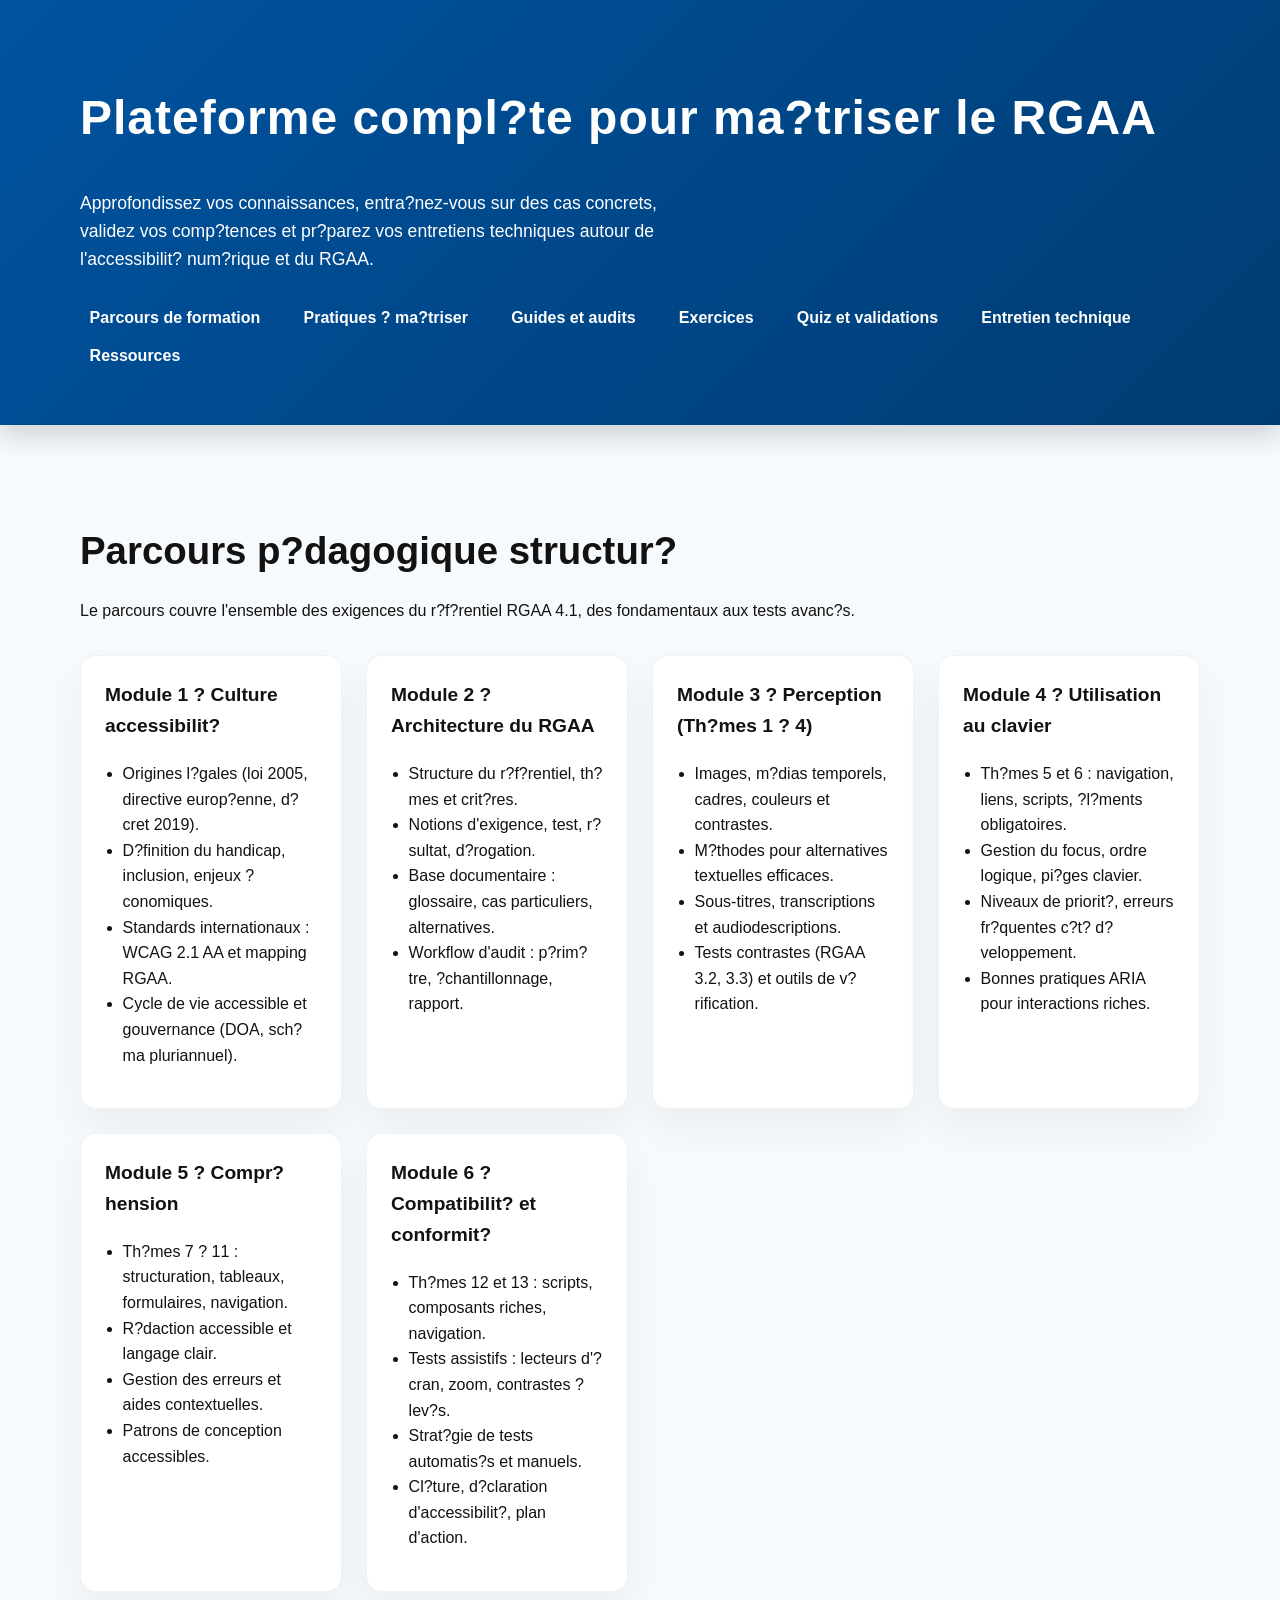
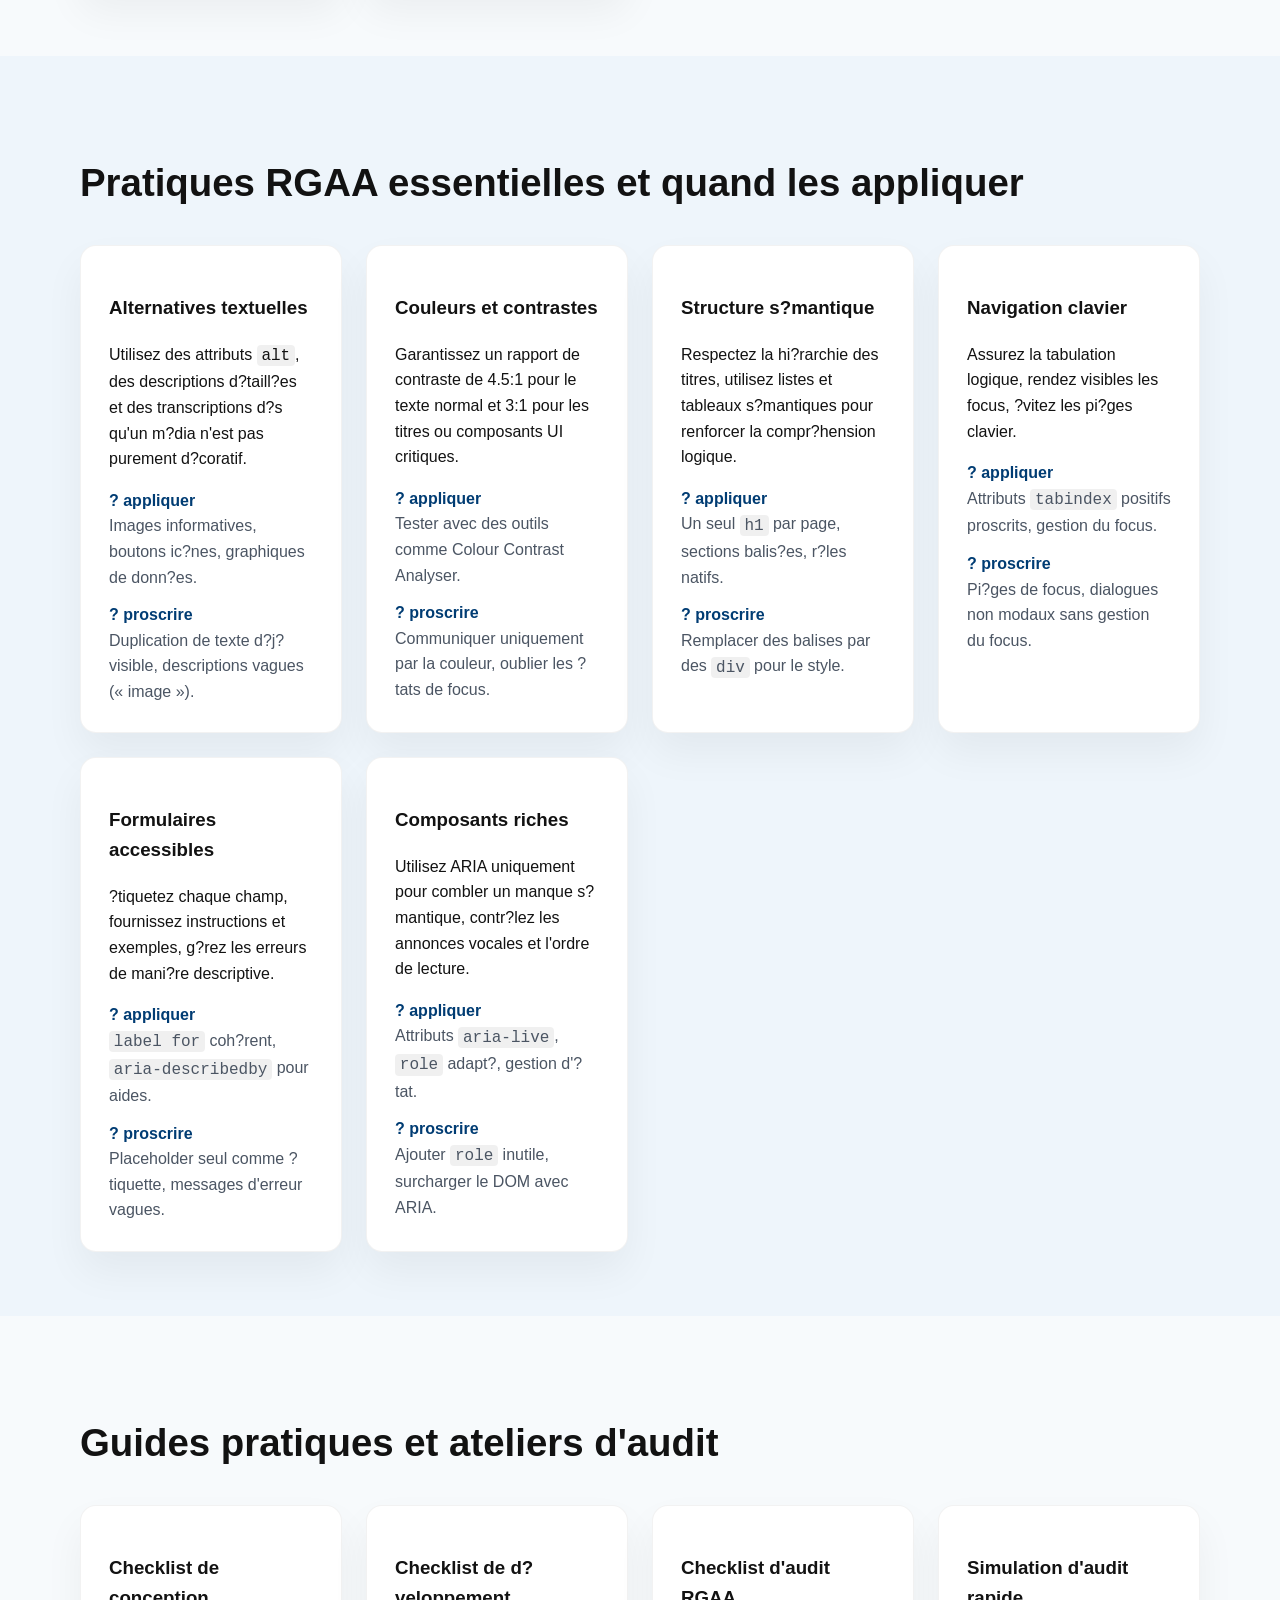
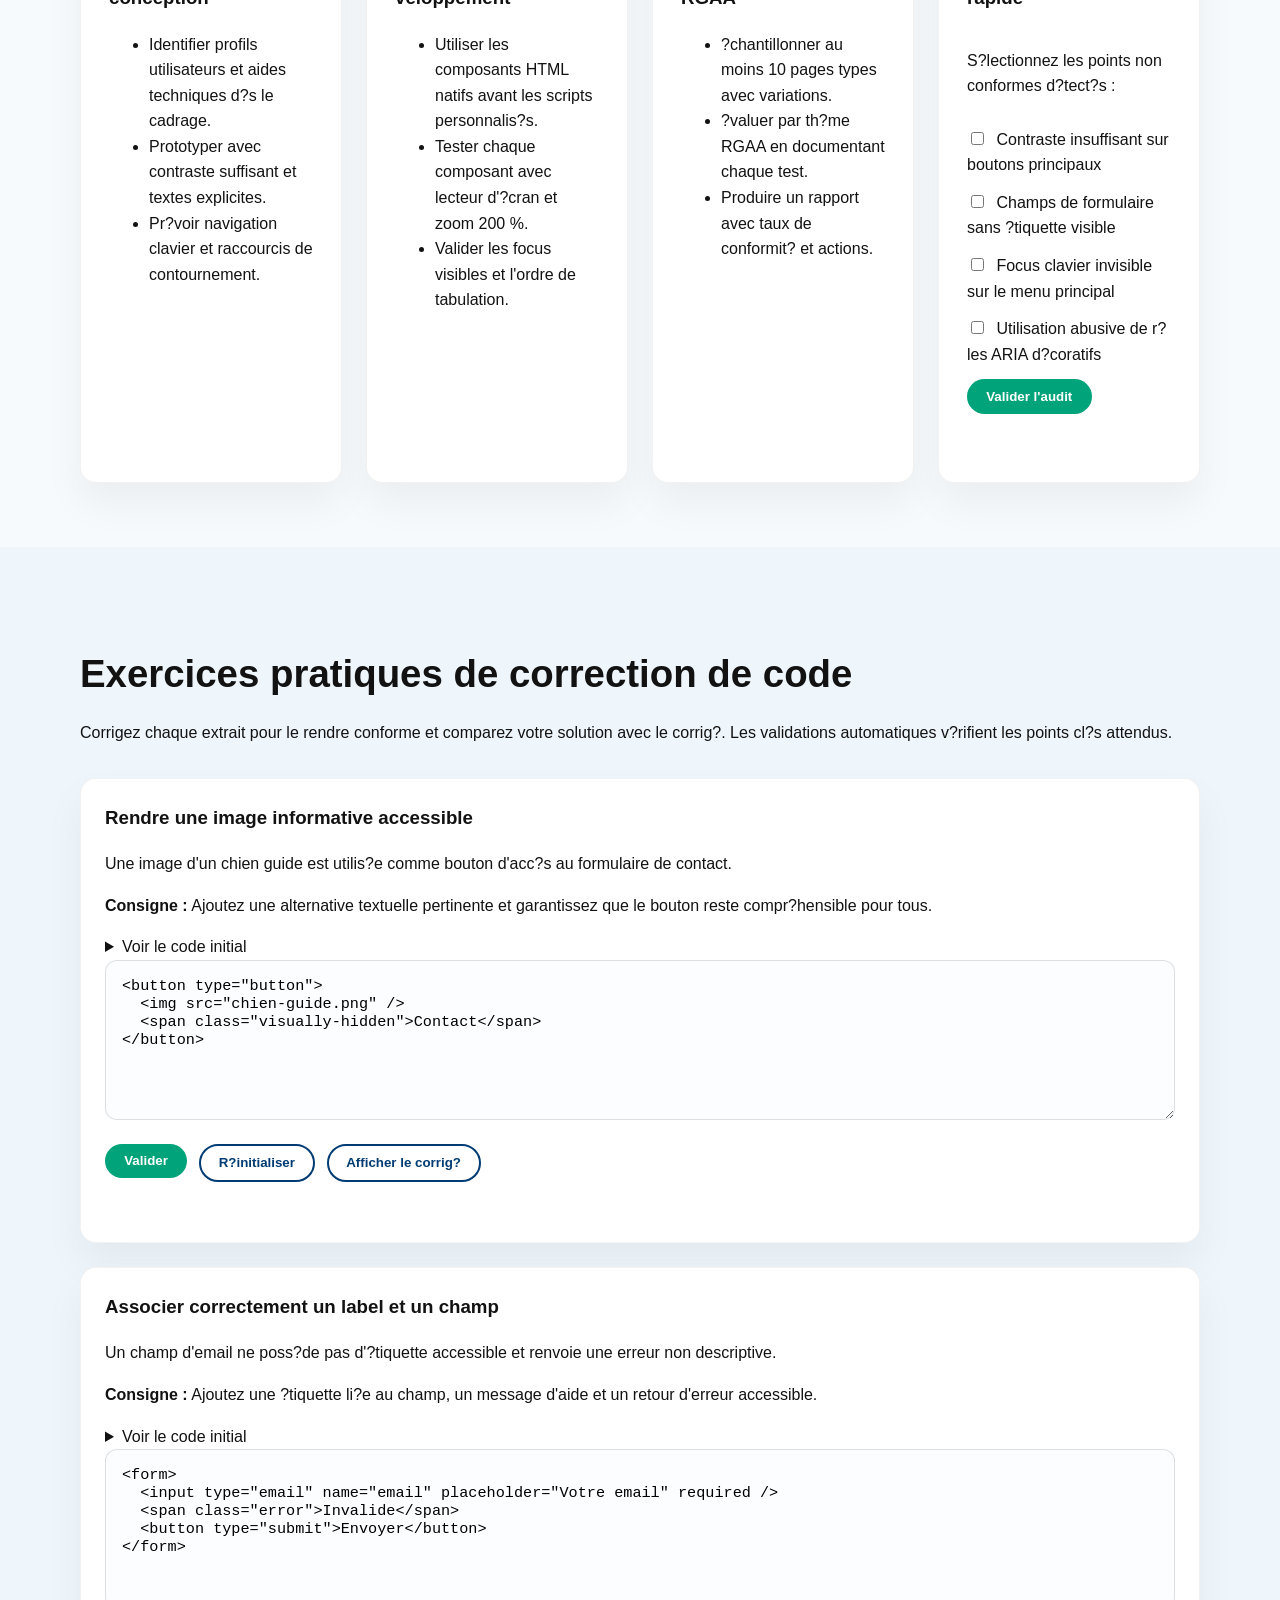
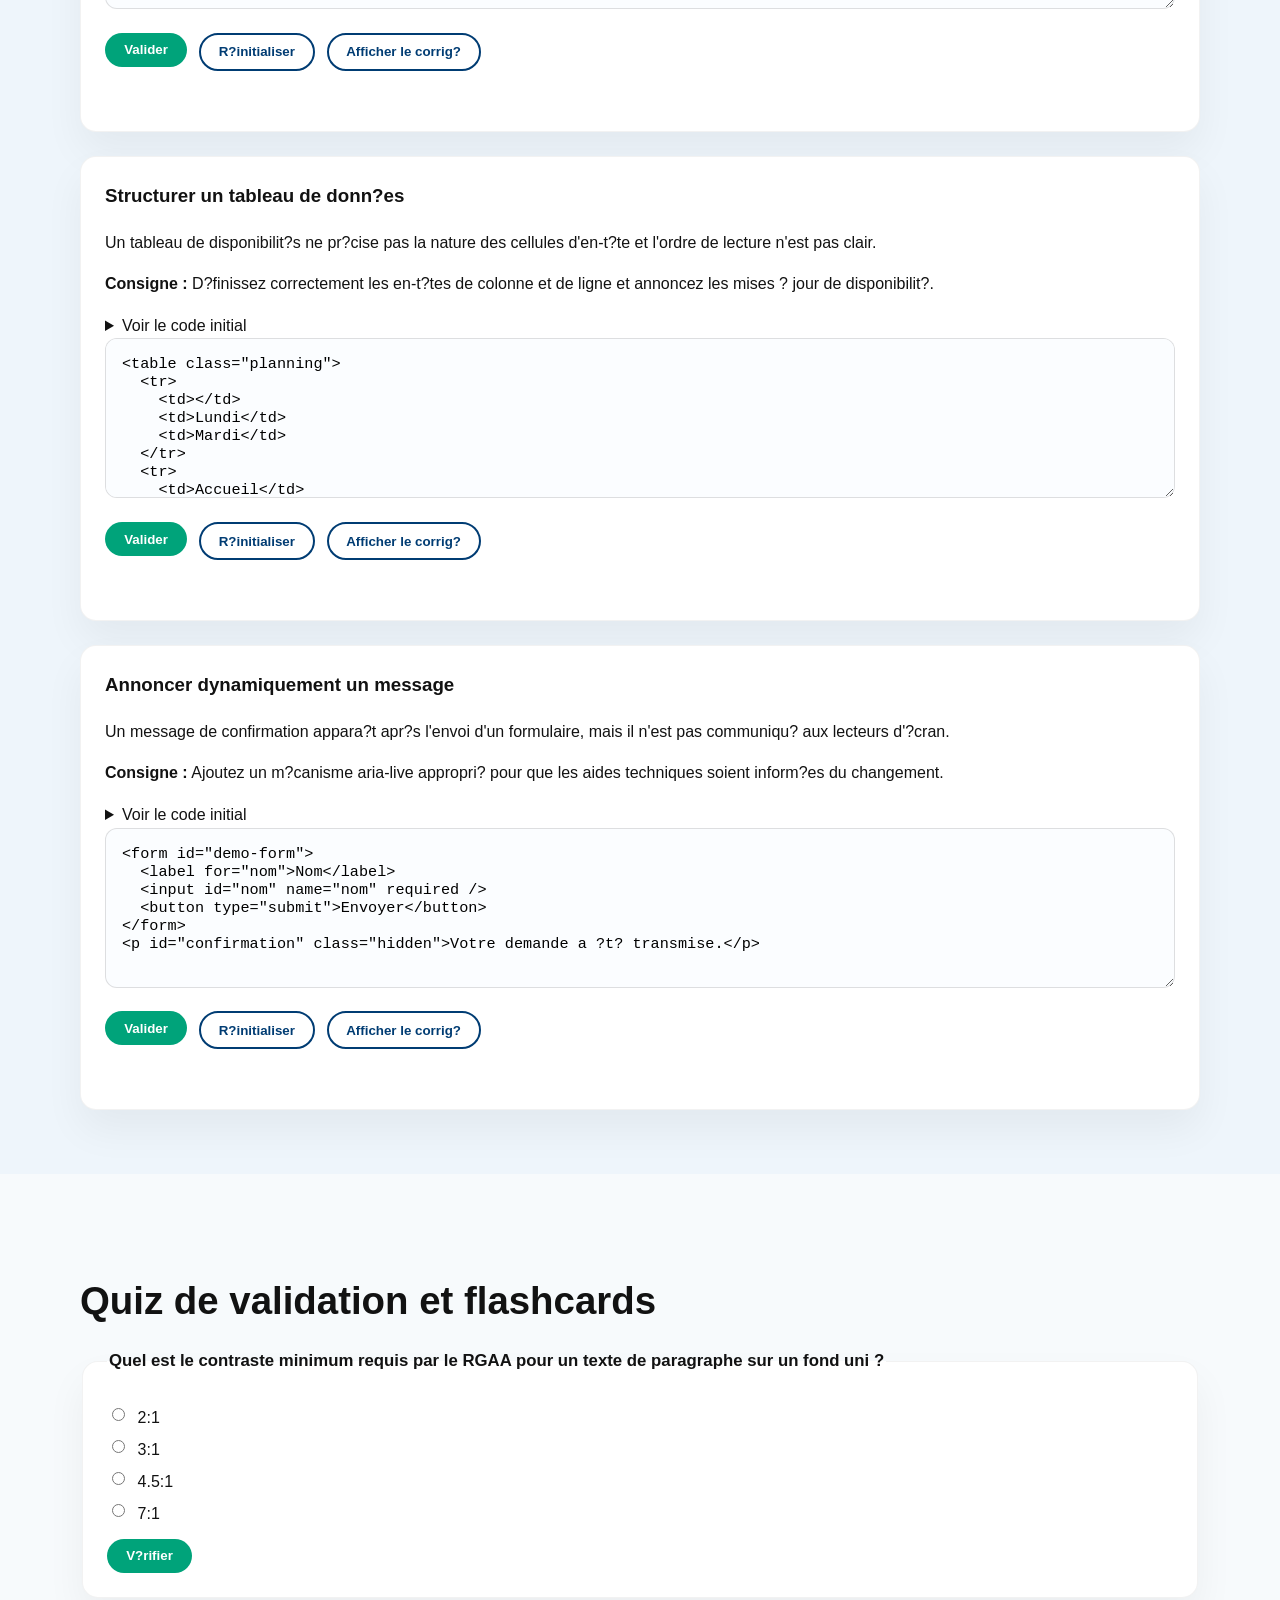
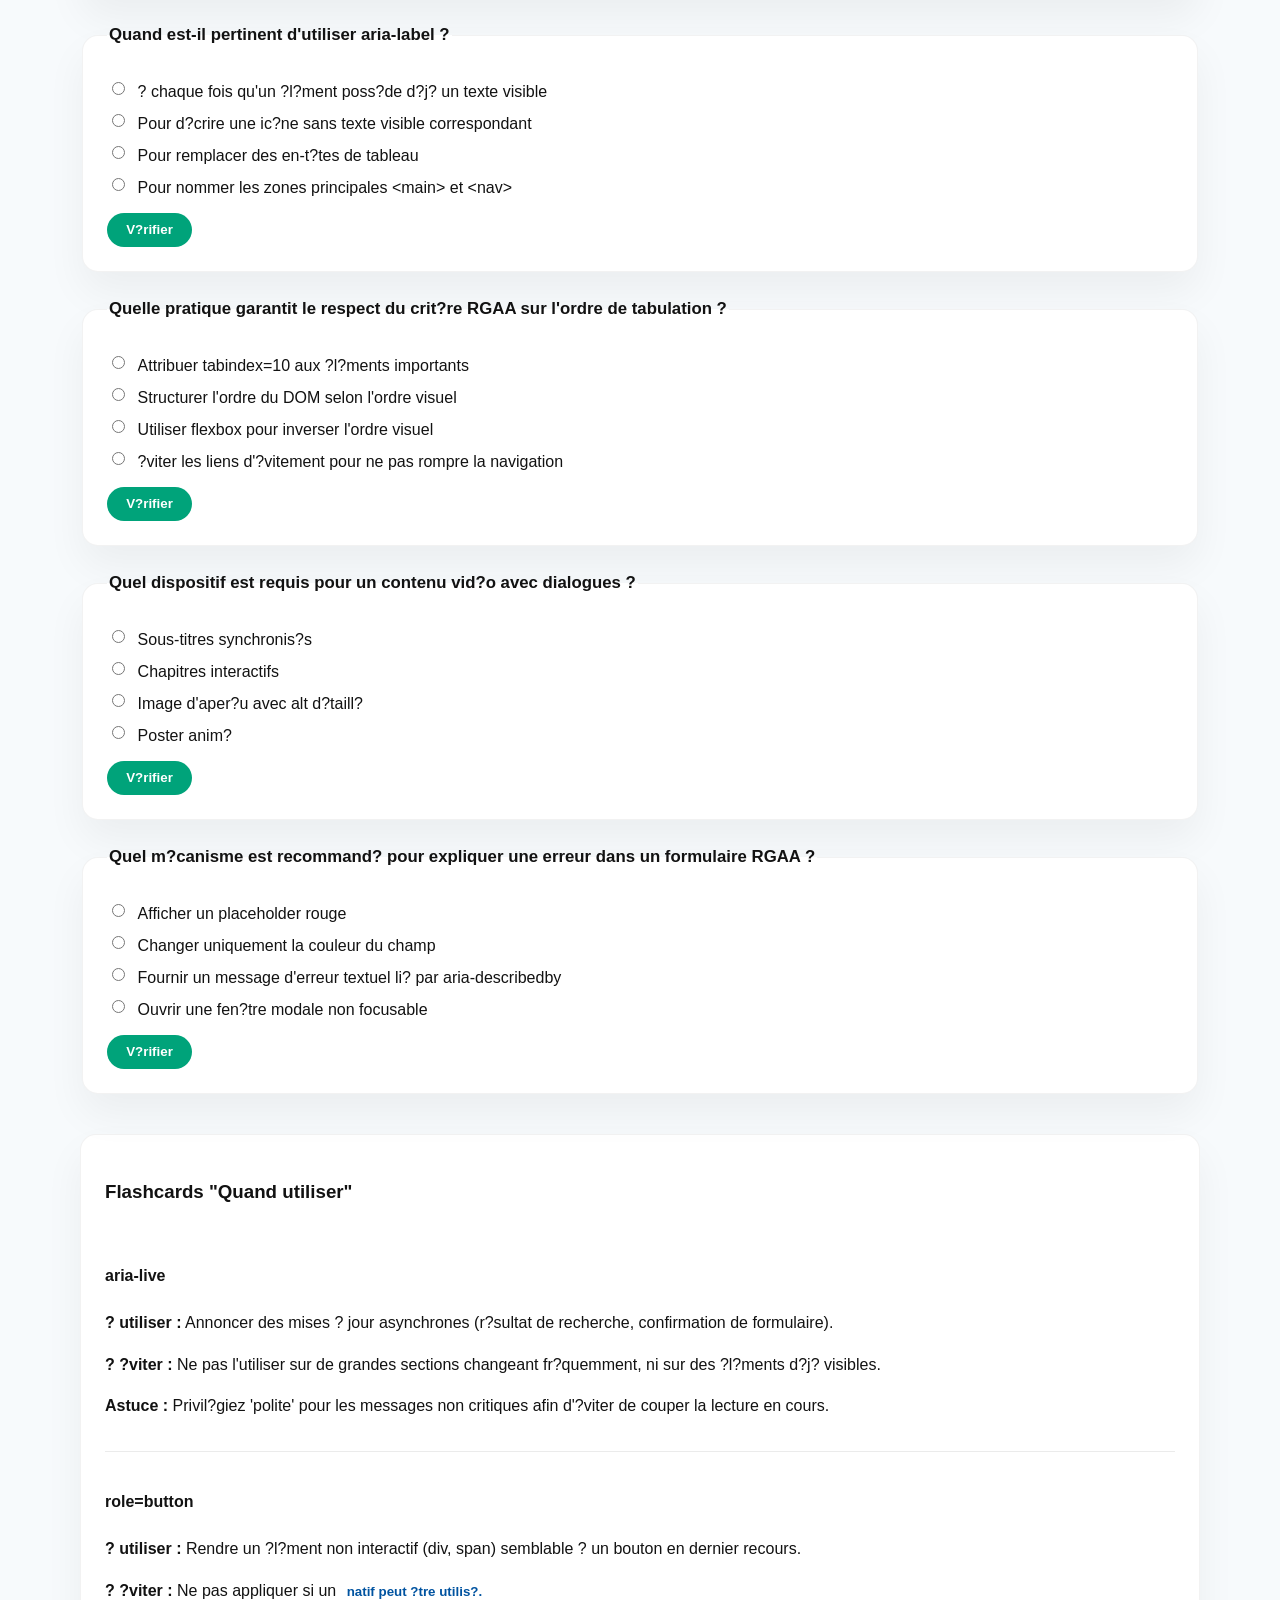
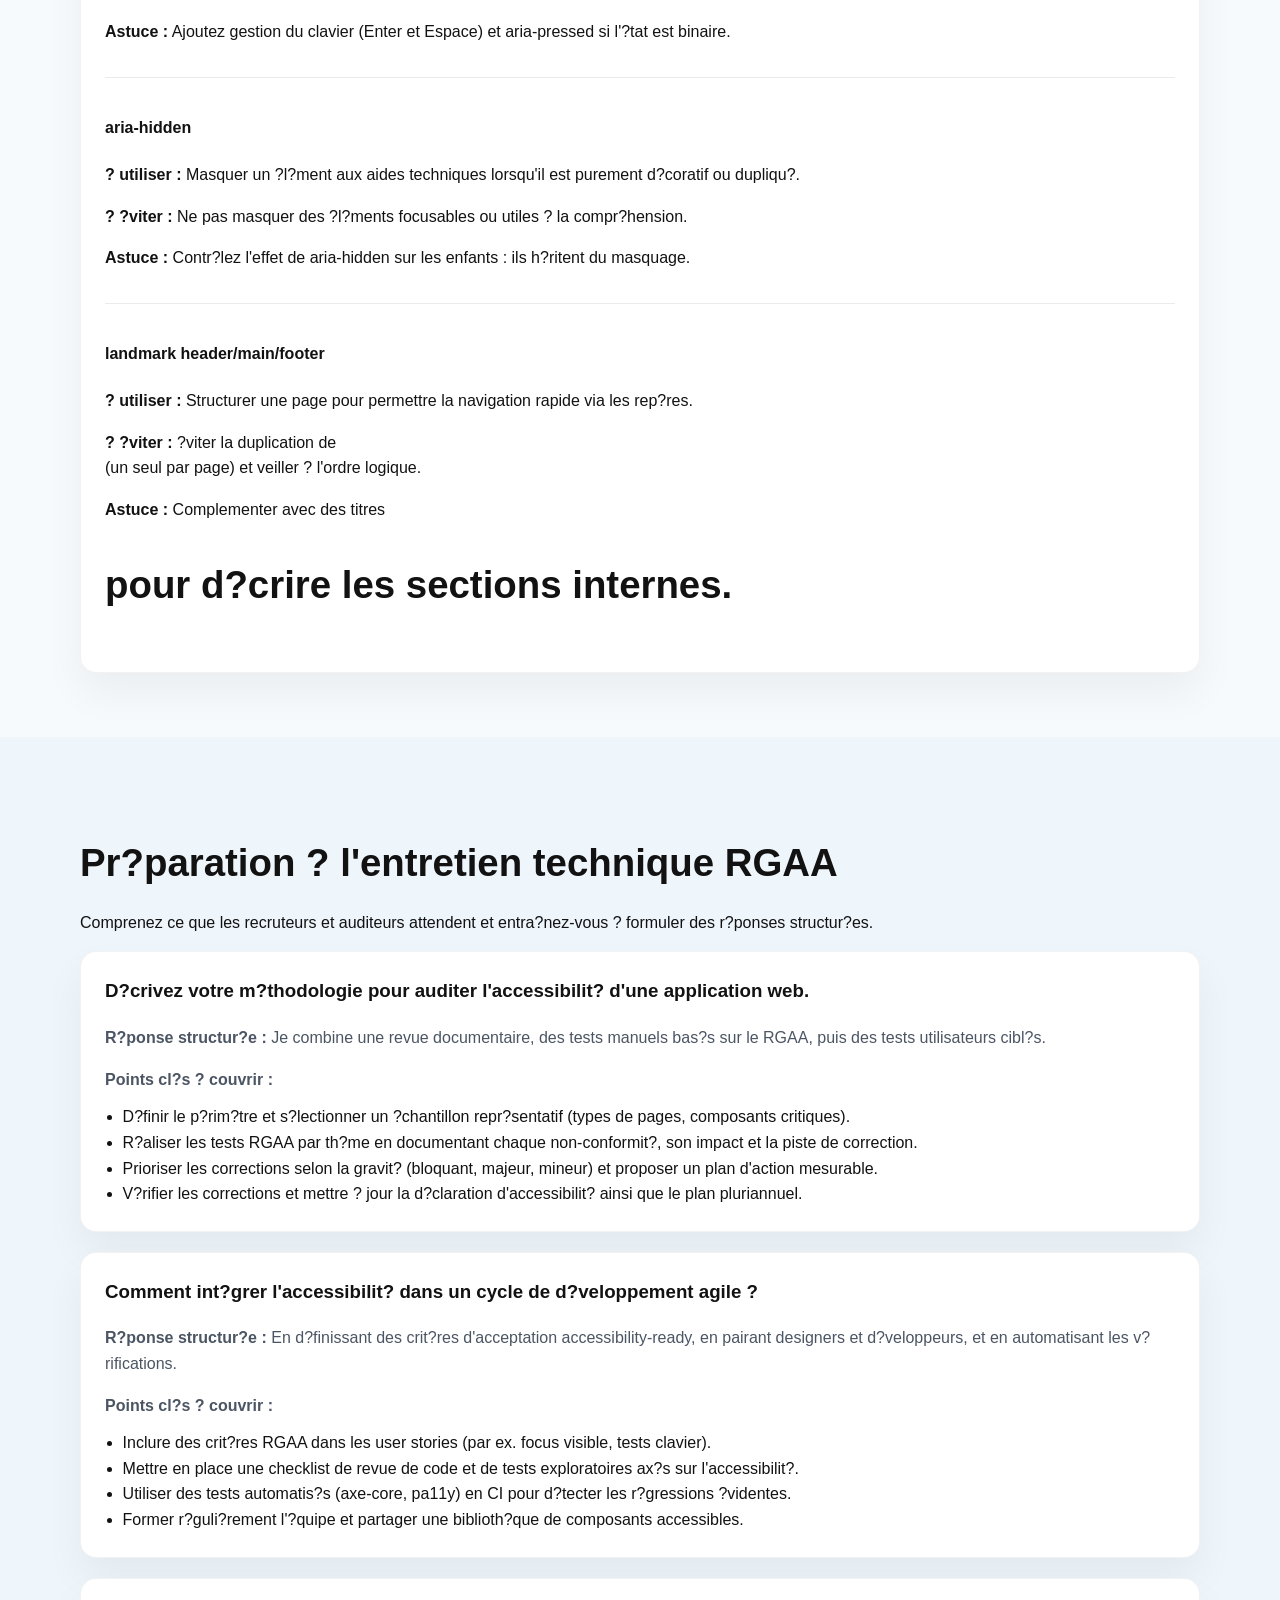
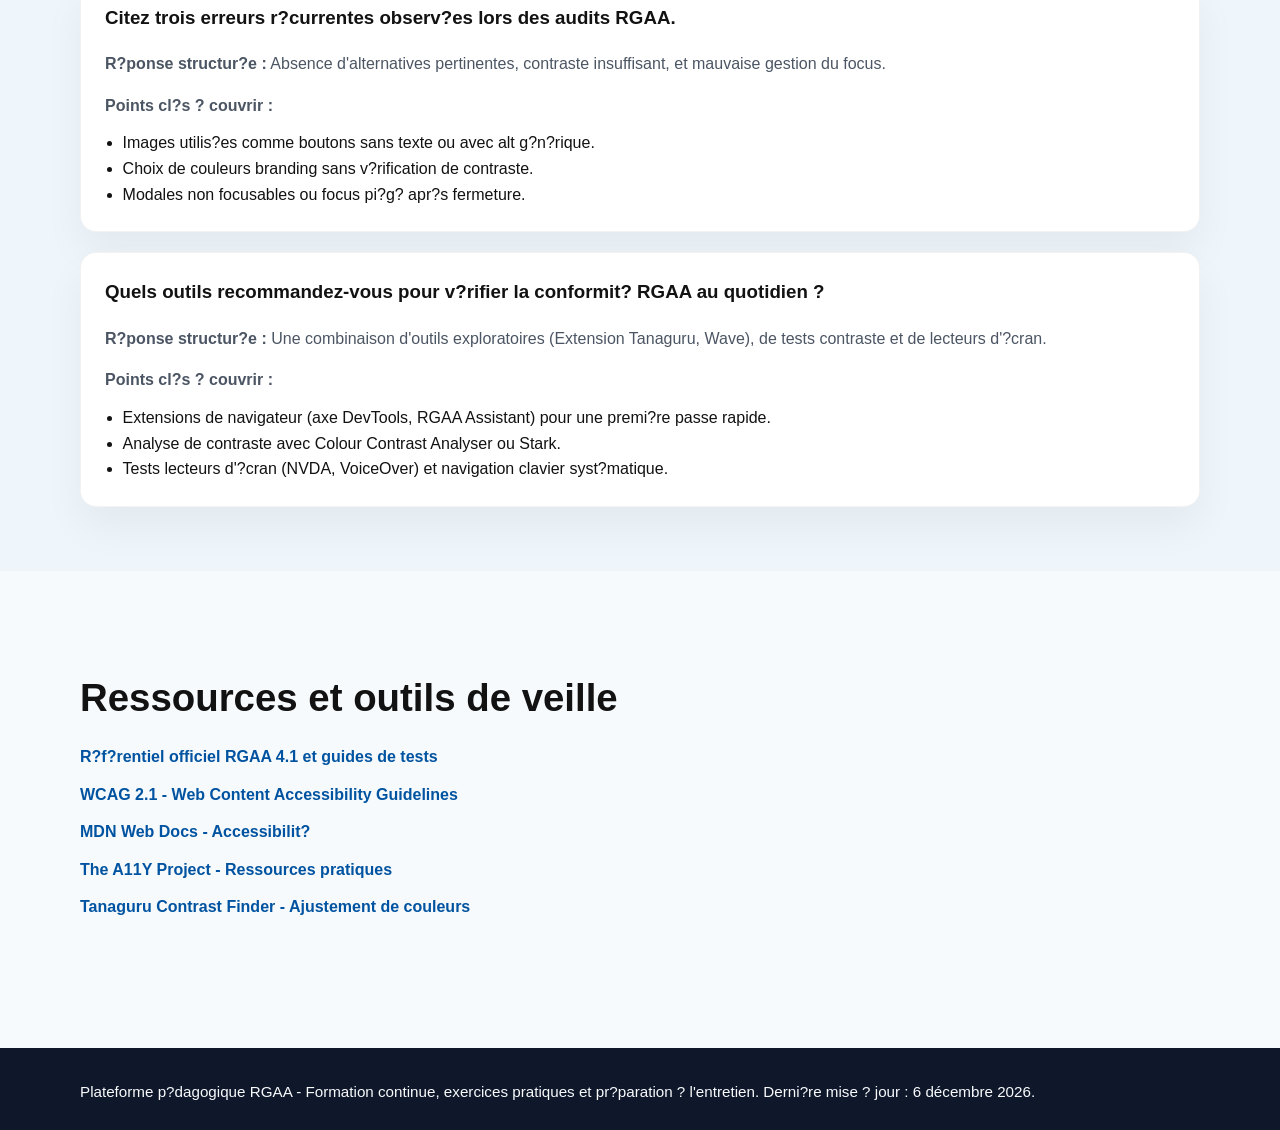
==== index.html @ c6b3c584 "feat: Add RGAA training platform with exercises and quiz Co-authored-by: mlaanaiya <mlaanaiya@gmail." ====
<!DOCTYPE html>
<html lang="fr">
  <head>
    <meta charset="UTF-8" />
    <meta name="viewport" content="width=device-width, initial-scale=1.0" />
    <title>Plateforme RGAA - Cours et Pratiques Compl?tes</title>
    <link rel="stylesheet" href="styles.css" />
  </head>
  <body>
    <header class="hero" role="banner">
      <div class="container">
        <h1>Plateforme compl?te pour ma?triser le RGAA</h1>
        <p>
          Approfondissez vos connaissances, entra?nez-vous sur des cas concrets,
          validez vos comp?tences et pr?parez vos entretiens techniques autour de
          l'accessibilit? num?rique et du RGAA.
        </p>
        <nav aria-label="Navigation principale">
          <ul class="nav-list">
            <li><a href="#programme">Parcours de formation</a></li>
            <li><a href="#pratiques">Pratiques ? ma?triser</a></li>
            <li><a href="#atelier">Guides et audits</a></li>
            <li><a href="#exercices">Exercices</a></li>
            <li><a href="#quiz">Quiz et validations</a></li>
            <li><a href="#entretien">Entretien technique</a></li>
            <li><a href="#ressources">Ressources</a></li>
          </ul>
        </nav>
      </div>
    </header>

    <main>
      <section id="programme" class="section">
        <div class="container">
          <h2>Parcours p?dagogique structur?</h2>
          <p>
            Le parcours couvre l'ensemble des exigences du r?f?rentiel RGAA 4.1,
            des fondamentaux aux tests avanc?s.
          </p>
          <div class="cards-grid" role="list">
            <article class="card" role="listitem">
              <h3>Module 1 ? Culture accessibilit?</h3>
              <ul>
                <li>Origines l?gales (loi 2005, directive europ?enne, d?cret 2019).</li>
                <li>D?finition du handicap, inclusion, enjeux ?conomiques.</li>
                <li>Standards internationaux : WCAG 2.1 AA et mapping RGAA.</li>
                <li>Cycle de vie accessible et gouvernance (DOA, sch?ma pluriannuel).</li>
              </ul>
            </article>
            <article class="card" role="listitem">
              <h3>Module 2 ? Architecture du RGAA</h3>
              <ul>
                <li>Structure du r?f?rentiel, th?mes et crit?res.</li>
                <li>Notions d'exigence, test, r?sultat, d?rogation.</li>
                <li>Base documentaire : glossaire, cas particuliers, alternatives.</li>
                <li>Workflow d'audit : p?rim?tre, ?chantillonnage, rapport.</li>
              </ul>
            </article>
            <article class="card" role="listitem">
              <h3>Module 3 ? Perception (Th?mes 1 ? 4)</h3>
              <ul>
                <li>Images, m?dias temporels, cadres, couleurs et contrastes.</li>
                <li>M?thodes pour alternatives textuelles efficaces.</li>
                <li>Sous-titres, transcriptions et audiodescriptions.</li>
                <li>Tests contrastes (RGAA 3.2, 3.3) et outils de v?rification.</li>
              </ul>
            </article>
            <article class="card" role="listitem">
              <h3>Module 4 ? Utilisation au clavier</h3>
              <ul>
                <li>Th?mes 5 et 6 : navigation, liens, scripts, ?l?ments obligatoires.</li>
                <li>Gestion du focus, ordre logique, pi?ges clavier.</li>
                <li>Niveaux de priorit?, erreurs fr?quentes c?t? d?veloppement.</li>
                <li>Bonnes pratiques ARIA pour interactions riches.</li>
              </ul>
            </article>
            <article class="card" role="listitem">
              <h3>Module 5 ? Compr?hension</h3>
              <ul>
                <li>Th?mes 7 ? 11 : structuration, tableaux, formulaires, navigation.</li>
                <li>R?daction accessible et langage clair.</li>
                <li>Gestion des erreurs et aides contextuelles.</li>
                <li>Patrons de conception accessibles.</li>
              </ul>
            </article>
            <article class="card" role="listitem">
              <h3>Module 6 ? Compatibilit? et conformit?</h3>
              <ul>
                <li>Th?mes 12 et 13 : scripts, composants riches, navigation.</li>
                <li>Tests assistifs : lecteurs d'?cran, zoom, contrastes ?lev?s.</li>
                <li>Strat?gie de tests automatis?s et manuels.</li>
                <li>Cl?ture, d?claration d'accessibilit?, plan d'action.</li>
              </ul>
            </article>
          </div>
        </div>
      </section>

      <section id="pratiques" class="section alt">
        <div class="container">
          <h2>Pratiques RGAA essentielles et quand les appliquer</h2>
          <div class="practices-grid">
            <article>
              <h3>Alternatives textuelles</h3>
              <p>
                Utilisez des attributs <code>alt</code>, des descriptions d?taill?es et
                des transcriptions d?s qu'un m?dia n'est pas purement d?coratif.
              </p>
              <dl>
                <dt>? appliquer</dt>
                <dd>Images informatives, boutons ic?nes, graphiques de donn?es.</dd>
                <dt>? proscrire</dt>
                <dd>
                  Duplication de texte d?j? visible, descriptions vagues (&laquo;&nbsp;image&nbsp;&raquo;).
                </dd>
              </dl>
            </article>
            <article>
              <h3>Couleurs et contrastes</h3>
              <p>
                Garantissez un rapport de contraste de 4.5:1 pour le texte normal et
                3:1 pour les titres ou composants UI critiques.
              </p>
              <dl>
                <dt>? appliquer</dt>
                <dd>Tester avec des outils comme Colour Contrast Analyser.</dd>
                <dt>? proscrire</dt>
                <dd>
                  Communiquer uniquement par la couleur, oublier les ?tats de focus.
                </dd>
              </dl>
            </article>
            <article>
              <h3>Structure s?mantique</h3>
              <p>
                Respectez la hi?rarchie des titres, utilisez listes et tableaux
                s?mantiques pour renforcer la compr?hension logique.
              </p>
              <dl>
                <dt>? appliquer</dt>
                <dd>Un seul <code>h1</code> par page, sections balis?es, r?les natifs.</dd>
                <dt>? proscrire</dt>
                <dd>Remplacer des balises par des <code>div</code> pour le style.</dd>
              </dl>
            </article>
            <article>
              <h3>Navigation clavier</h3>
              <p>
                Assurez la tabulation logique, rendez visibles les focus, ?vitez les
                pi?ges clavier.
              </p>
              <dl>
                <dt>? appliquer</dt>
                <dd>Attributs <code>tabindex</code> positifs proscrits, gestion du focus.</dd>
                <dt>? proscrire</dt>
                <dd>Pi?ges de focus, dialogues non modaux sans gestion du focus.</dd>
              </dl>
            </article>
            <article>
              <h3>Formulaires accessibles</h3>
              <p>
                ?tiquetez chaque champ, fournissez instructions et exemples, g?rez les
                erreurs de mani?re descriptive.
              </p>
              <dl>
                <dt>? appliquer</dt>
                <dd><code>label for</code> coh?rent, <code>aria-describedby</code> pour aides.</dd>
                <dt>? proscrire</dt>
                <dd>Placeholder seul comme ?tiquette, messages d'erreur vagues.</dd>
              </dl>
            </article>
            <article>
              <h3>Composants riches</h3>
              <p>
                Utilisez ARIA uniquement pour combler un manque s?mantique, contr?lez
                les annonces vocales et l'ordre de lecture.
              </p>
              <dl>
                <dt>? appliquer</dt>
                <dd>Attributs <code>aria-live</code>, <code>role</code> adapt?, gestion d'?tat.</dd>
                <dt>? proscrire</dt>
                <dd>Ajouter <code>role</code> inutile, surcharger le DOM avec ARIA.</dd>
              </dl>
            </article>
          </div>
        </div>
      </section>

      <section id="atelier" class="section">
        <div class="container">
          <h2>Guides pratiques et ateliers d'audit</h2>
          <div class="atelier-grid">
            <article>
              <h3>Checklist de conception</h3>
              <ul>
                <li>Identifier profils utilisateurs et aides techniques d?s le cadrage.</li>
                <li>Prototyper avec contraste suffisant et textes explicites.</li>
                <li>Pr?voir navigation clavier et raccourcis de contournement.</li>
              </ul>
            </article>
            <article>
              <h3>Checklist de d?veloppement</h3>
              <ul>
                <li>Utiliser les composants HTML natifs avant les scripts personnalis?s.</li>
                <li>Tester chaque composant avec lecteur d'?cran et zoom 200 %.</li>
                <li>Valider les focus visibles et l'ordre de tabulation.</li>
              </ul>
            </article>
            <article>
              <h3>Checklist d'audit RGAA</h3>
              <ul>
                <li>?chantillonner au moins 10 pages types avec variations.</li>
                <li>?valuer par th?me RGAA en documentant chaque test.</li>
                <li>Produire un rapport avec taux de conformit? et actions.</li>
              </ul>
            </article>
            <article>
              <h3>Simulation d'audit rapide</h3>
              <form id="audit-form">
                <p>S?lectionnez les points non conformes d?tect?s :</p>
                <label>
                  <input type="checkbox" name="audit" value="contrast" />
                  Contraste insuffisant sur boutons principaux
                </label>
                <label>
                  <input type="checkbox" name="audit" value="label" />
                  Champs de formulaire sans ?tiquette visible
                </label>
                <label>
                  <input type="checkbox" name="audit" value="focus" />
                  Focus clavier invisible sur le menu principal
                </label>
                <label>
                  <input type="checkbox" name="audit" value="aria" />
                  Utilisation abusive de r?les ARIA d?coratifs
                </label>
                <button type="submit" class="primary">Valider l'audit</button>
              </form>
              <div class="feedback" id="audit-feedback" aria-live="polite"></div>
            </article>
          </div>
        </div>
      </section>

      <section id="exercices" class="section alt">
        <div class="container">
          <h2>Exercices pratiques de correction de code</h2>
          <p>
            Corrigez chaque extrait pour le rendre conforme et comparez votre
            solution avec le corrig?. Les validations automatiques v?rifient les
            points cl?s attendus.
          </p>
          <div id="exercises-container" class="exercises"></div>
        </div>
      </section>

      <section id="quiz" class="section">
        <div class="container">
          <h2>Quiz de validation et flashcards</h2>
          <div id="quiz-container" class="quiz"></div>
          <div class="flashcards" aria-live="polite">
            <h3>Flashcards "Quand utiliser"</h3>
            <div id="flashcards-list"></div>
          </div>
        </div>
      </section>

      <section id="entretien" class="section alt">
        <div class="container">
          <h2>Pr?paration ? l'entretien technique RGAA</h2>
          <p>
            Comprenez ce que les recruteurs et auditeurs attendent et entra?nez-vous
            ? formuler des r?ponses structur?es.
          </p>
          <div class="qa-grid" id="interview-qa"></div>
        </div>
      </section>

      <section id="ressources" class="section">
        <div class="container">
          <h2>Ressources et outils de veille</h2>
          <ul class="resource-list">
            <li>
              <a href="https://accessibilite.numerique.gouv.fr" target="_blank" rel="noopener noreferrer">
                R?f?rentiel officiel RGAA 4.1 et guides de tests
              </a>
            </li>
            <li>
              <a href="https://www.w3.org/TR/WCAG21/" target="_blank" rel="noopener noreferrer">
                WCAG 2.1 - Web Content Accessibility Guidelines
              </a>
            </li>
            <li>
              <a href="https://developer.mozilla.org/fr/docs/Web/Accessibility" target="_blank" rel="noopener noreferrer">
                MDN Web Docs - Accessibilit?
              </a>
            </li>
            <li>
              <a href="https://a11yproject.com/" target="_blank" rel="noopener noreferrer">
                The A11Y Project - Ressources pratiques
              </a>
            </li>
            <li>
              <a href="https://contrast-finder.tanaguru.com" target="_blank" rel="noopener noreferrer">
                Tanaguru Contrast Finder - Ajustement de couleurs
              </a>
            </li>
          </ul>
        </div>
      </section>
    </main>

    <footer class="footer" role="contentinfo">
      <div class="container">
        <p>
          Plateforme p?dagogique RGAA - Formation continue, exercices pratiques et
          pr?paration ? l'entretien. Derni?re mise ? jour : <span id="last-update"></span>.
        </p>
      </div>
    </footer>

    <script src="app.js" defer></script>
  </body>
</html>
---- styles.css ----
:root {
  --font-body: "Inter", "Segoe UI", sans-serif;
  --font-heading: "Montserrat", "Segoe UI", sans-serif;
  --color-primary: #0053a0;
  --color-primary-dark: #003c73;
  --color-accent: #00a37a;
  --color-bg: #f7fafc;
  --color-bg-alt: #eef5fb;
  --color-text: #121212;
  --color-muted: #4b5563;
  --color-card: #ffffff;
  --shadow: 0 20px 40px rgba(0, 0, 0, 0.05);
  --radius: 16px;
}

* {
  box-sizing: border-box;
}

html {
  scroll-behavior: smooth;
}

body {
  margin: 0;
  font-family: var(--font-body);
  color: var(--color-text);
  background-color: var(--color-bg);
  line-height: 1.6;
}

main {
  display: block;
}

a {
  color: var(--color-primary);
}

a:focus,
a:hover {
  color: var(--color-primary-dark);
}

.hero {
  background: linear-gradient(135deg, var(--color-primary) 0%, var(--color-primary-dark) 100%);
  color: #ffffff;
  padding: 5rem 0 3.5rem;
  position: sticky;
  top: 0;
  z-index: 10;
  box-shadow: 0 12px 24px rgba(0, 0, 0, 0.15);
}

.hero h1 {
  margin-top: 0;
  font-family: var(--font-heading);
  font-size: clamp(2rem, 5vw, 3rem);
  letter-spacing: 1px;
}

.hero p {
  max-width: 60ch;
  font-size: 1.1rem;
}

.nav-list {
  list-style: none;
  display: flex;
  flex-wrap: wrap;
  gap: 0.75rem 1.5rem;
  padding: 0;
  margin: 2rem 0 0;
}

.nav-list a {
  color: inherit;
  text-decoration: none;
  font-weight: 600;
  padding: 0.4rem 0.6rem;
  border-radius: 999px;
}

.nav-list a:focus-visible,
.nav-list a:hover {
  outline: 3px solid #fff;
  outline-offset: 2px;
}

.container {
  width: min(1120px, 90vw);
  margin: 0 auto;
}

.section {
  padding: 4rem 0;
}

.section.alt {
  background-color: var(--color-bg-alt);
}

.section h2 {
  font-family: var(--font-heading);
  font-size: clamp(1.75rem, 4vw, 2.4rem);
  margin-bottom: 1rem;
}

.cards-grid {
  display: grid;
  grid-template-columns: repeat(auto-fit, minmax(260px, 1fr));
  gap: 1.5rem;
  margin-top: 2rem;
}

.card {
  background: var(--color-card);
  padding: 1.5rem;
  border-radius: var(--radius);
  box-shadow: var(--shadow);
  border: 1px solid rgba(0, 0, 0, 0.05);
}

.card h3 {
  margin-top: 0;
  font-family: var(--font-heading);
  font-size: 1.2rem;
}

.card ul {
  padding-left: 1.1rem;
}

.practices-grid,
.atelier-grid {
  display: grid;
  gap: 1.5rem;
  grid-template-columns: repeat(auto-fit, minmax(260px, 1fr));
  margin-top: 2rem;
}

.practices-grid article,
.atelier-grid article {
  background: var(--color-card);
  padding: 1.75rem;
  border-radius: var(--radius);
  border: 1px solid rgba(0, 0, 0, 0.05);
  box-shadow: var(--shadow);
}

.practices-grid dl {
  margin: 1rem 0 0;
}

.practices-grid dt {
  font-weight: 700;
  margin-top: 0.75rem;
  color: var(--color-primary-dark);
}

.practices-grid dd {
  margin-left: 0;
  color: var(--color-muted);
}

code {
  font-family: "Fira Code", "SFMono-Regular", Consolas, monospace;
  background-color: rgba(0, 0, 0, 0.06);
  padding: 0.1rem 0.3rem;
  border-radius: 4px;
}

.visually-hidden {
  position: absolute;
  width: 1px;
  height: 1px;
  padding: 0;
  margin: -1px;
  overflow: hidden;
  clip: rect(0, 0, 0, 0);
  white-space: nowrap;
  border: 0;
}

.hidden {
  display: none !important;
}

.atelier-grid form {
  display: flex;
  flex-direction: column;
  gap: 0.75rem;
}

label {
  display: block;
  cursor: pointer;
}

input[type="checkbox"] {
  margin-right: 0.5rem;
}

.primary {
  align-self: flex-start;
  background-color: var(--color-accent);
  color: #fff;
  border: none;
  padding: 0.6rem 1.2rem;
  font-weight: 600;
  border-radius: 999px;
  cursor: pointer;
  transition: transform 0.2s ease, background-color 0.2s ease;
}

.primary:hover,
.primary:focus-visible {
  background-color: #008962;
  transform: translateY(-1px);
  outline: 3px solid rgba(0, 0, 0, 0.15);
}

.feedback {
  min-height: 2rem;
  font-weight: 600;
  margin-top: 0.5rem;
}

.feedback.success {
  color: #0f865b;
}

.feedback.error {
  color: #c30035;
}

.exercises {
  display: grid;
  gap: 1.5rem;
  margin-top: 2rem;
}

.exercise-card {
  background: var(--color-card);
  border-radius: var(--radius);
  border: 1px solid rgba(0, 0, 0, 0.05);
  box-shadow: var(--shadow);
  padding: 1.5rem;
}

.exercise-card h3 {
  margin-top: 0;
}

.exercise-card pre {
  background-color: #0f172a;
  color: #f8fafc;
  padding: 1rem;
  border-radius: 10px;
  overflow-x: auto;
}

.exercise-card textarea {
  width: 100%;
  min-height: 160px;
  border-radius: 12px;
  border: 1px solid rgba(0, 0, 0, 0.12);
  padding: 1rem;
  font-family: "Fira Code", "SFMono-Regular", Consolas, monospace;
  font-size: 0.95rem;
  background-color: #fbfdff;
}

.exercise-card textarea:focus-visible {
  outline: 3px solid rgba(0, 83, 160, 0.4);
  outline-offset: 2px;
}

.exercise-actions {
  display: flex;
  flex-wrap: wrap;
  gap: 0.75rem;
  margin-top: 1rem;
}

.secondary {
  background-color: transparent;
  color: var(--color-primary-dark);
  border: 2px solid var(--color-primary-dark);
  padding: 0.6rem 1.1rem;
  border-radius: 999px;
  font-weight: 600;
  cursor: pointer;
}

.secondary:hover,
.secondary:focus-visible {
  background-color: rgba(0, 83, 160, 0.1);
}

.exercise-feedback {
  min-height: 1.5rem;
  margin-top: 0.75rem;
  font-weight: 600;
}

.solution {
  margin-top: 1rem;
  background-color: rgba(0, 28, 61, 0.08);
  border-radius: 12px;
  padding: 1rem;
  display: none;
}

.solution pre {
  margin: 0;
}

.quiz {
  display: grid;
  gap: 1.5rem;
  margin-bottom: 2.5rem;
}

.quiz-card {
  background: var(--color-card);
  border-radius: var(--radius);
  border: 1px solid rgba(0, 0, 0, 0.05);
  box-shadow: var(--shadow);
  padding: 1.5rem;
}

.quiz-card legend {
  font-weight: 700;
  font-size: 1.05rem;
}

.quiz-card label {
  display: flex;
  align-items: flex-start;
  gap: 0.6rem;
  margin: 0.4rem 0;
}

.quiz-card input[type="radio"] {
  margin-top: 0.2rem;
}

.quiz-feedback {
  font-weight: 600;
  margin-top: 0.75rem;
}

.flashcards {
  background: var(--color-card);
  border-radius: var(--radius);
  border: 1px solid rgba(0, 0, 0, 0.05);
  box-shadow: var(--shadow);
  padding: 1.5rem;
}

.flashcard-item {
  border-bottom: 1px solid rgba(0, 0, 0, 0.08);
  padding: 1rem 0;
}

.flashcard-item:last-child {
  border-bottom: none;
}

.flashcard-item button {
  border: none;
  background: none;
  color: var(--color-primary);
  font-weight: 600;
  cursor: pointer;
}

.qa-grid {
  display: grid;
  gap: 1.25rem;
}

.qa-card {
  background: var(--color-card);
  border-radius: var(--radius);
  border: 1px solid rgba(0, 0, 0, 0.05);
  box-shadow: var(--shadow);
  padding: 1.5rem;
}

.qa-card h3 {
  margin-top: 0;
  font-family: var(--font-heading);
}

.qa-card p {
  margin-bottom: 0.75rem;
  color: var(--color-muted);
}

.qa-card ul {
  margin: 0;
  padding-left: 1.1rem;
}

.resource-list {
  list-style: none;
  padding: 0;
  display: grid;
  gap: 0.75rem;
}

.resource-list a {
  text-decoration: none;
  font-weight: 600;
}

.resource-list a:hover,
.resource-list a:focus-visible {
  text-decoration: underline;
}

.footer {
  background-color: #0f172a;
  color: #f8fafc;
  padding: 2rem 0;
  margin-top: 3rem;
}

.footer p {
  margin: 0;
  font-size: 0.95rem;
}

@media (max-width: 768px) {
  .hero {
    position: static;
  }

  .nav-list {
    gap: 0.5rem 1rem;
    font-size: 0.9rem;
  }

  .exercise-actions {
    flex-direction: column;
    align-items: stretch;
  }

  .primary,
  .secondary {
    width: 100%;
    text-align: center;
  }
}
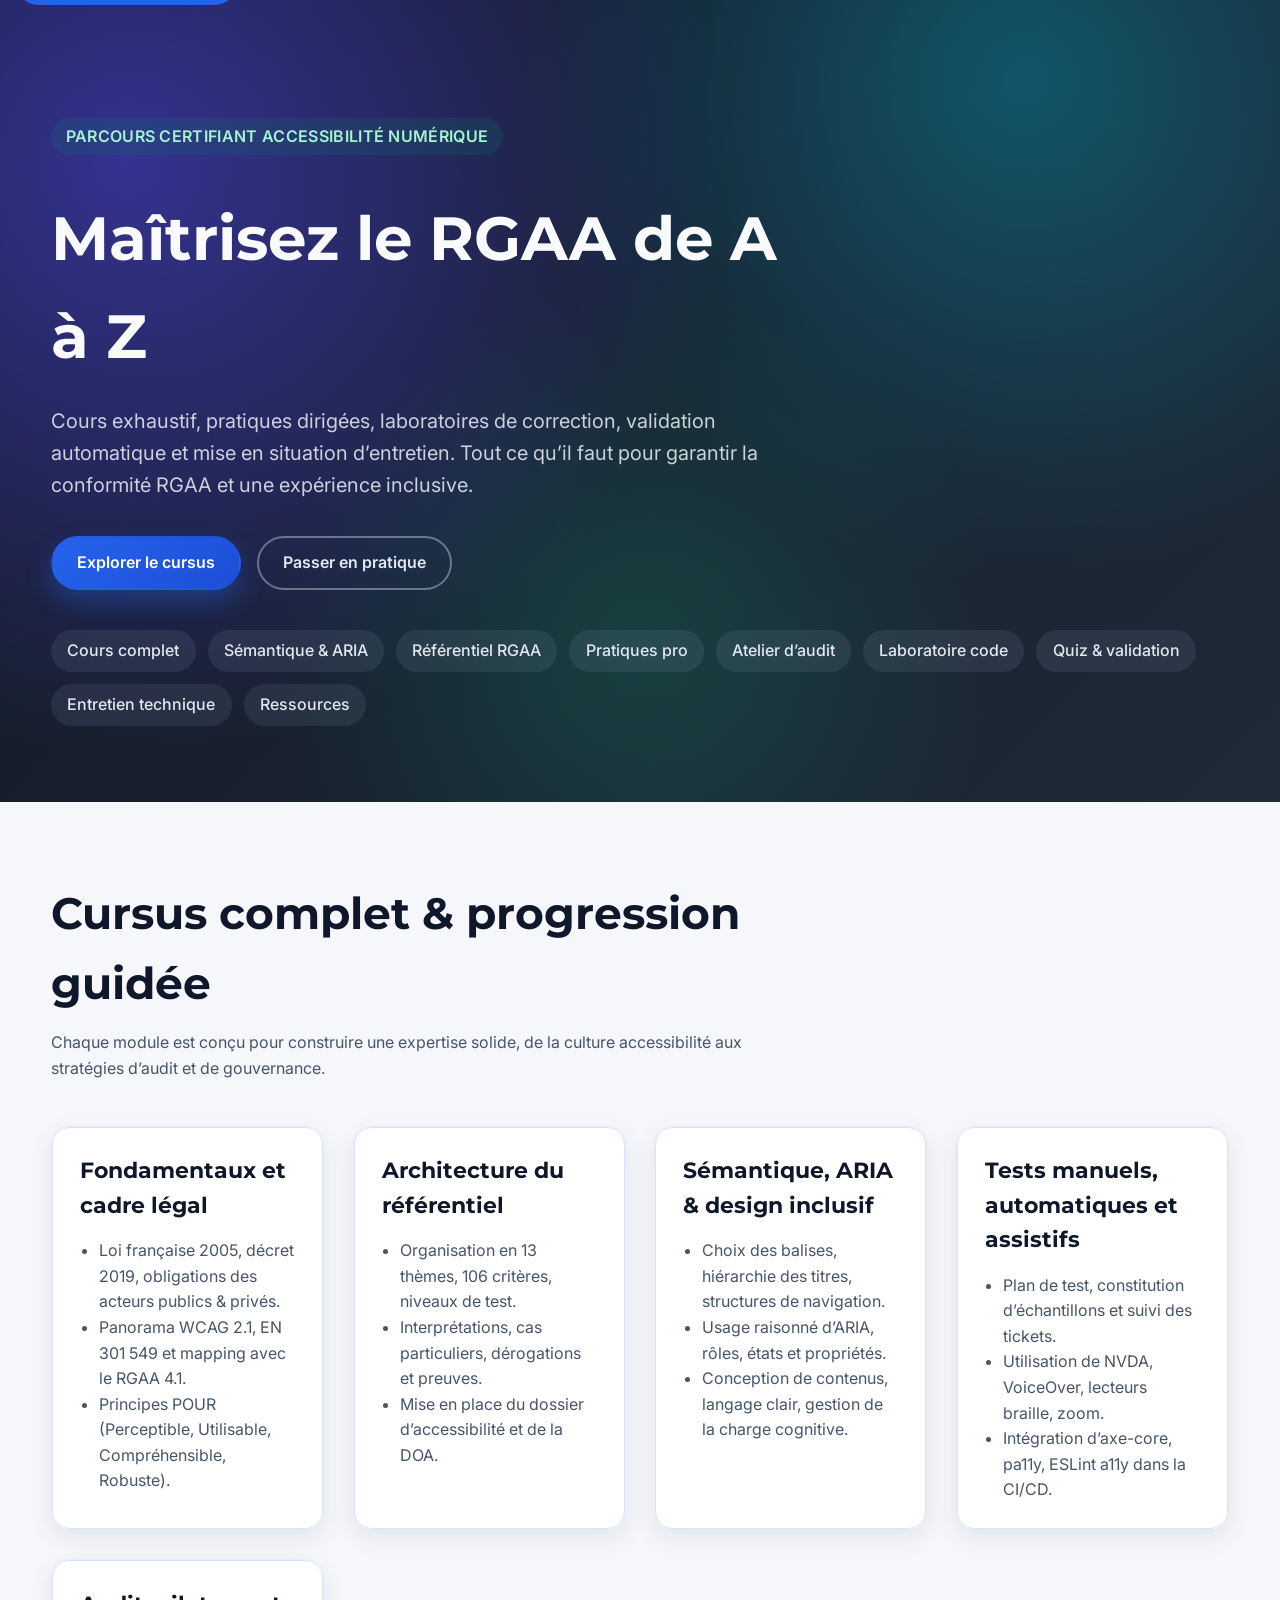
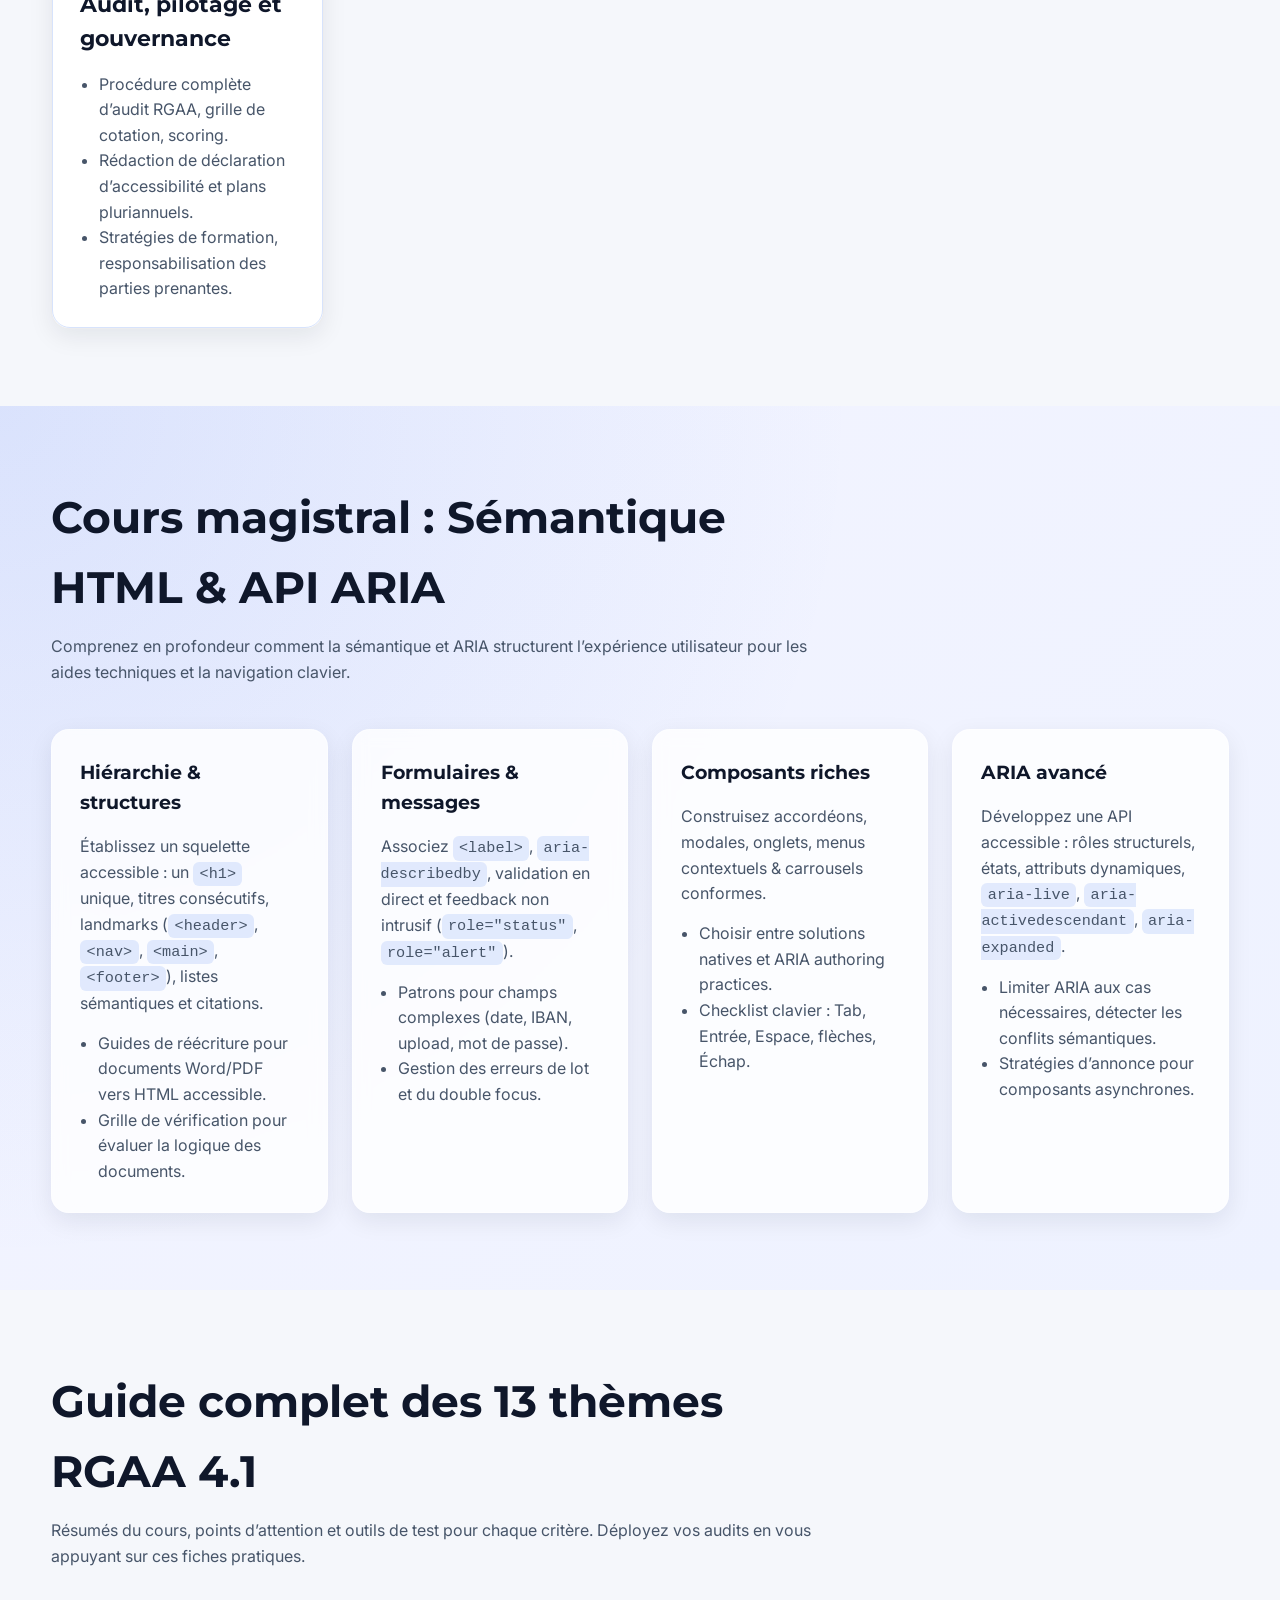
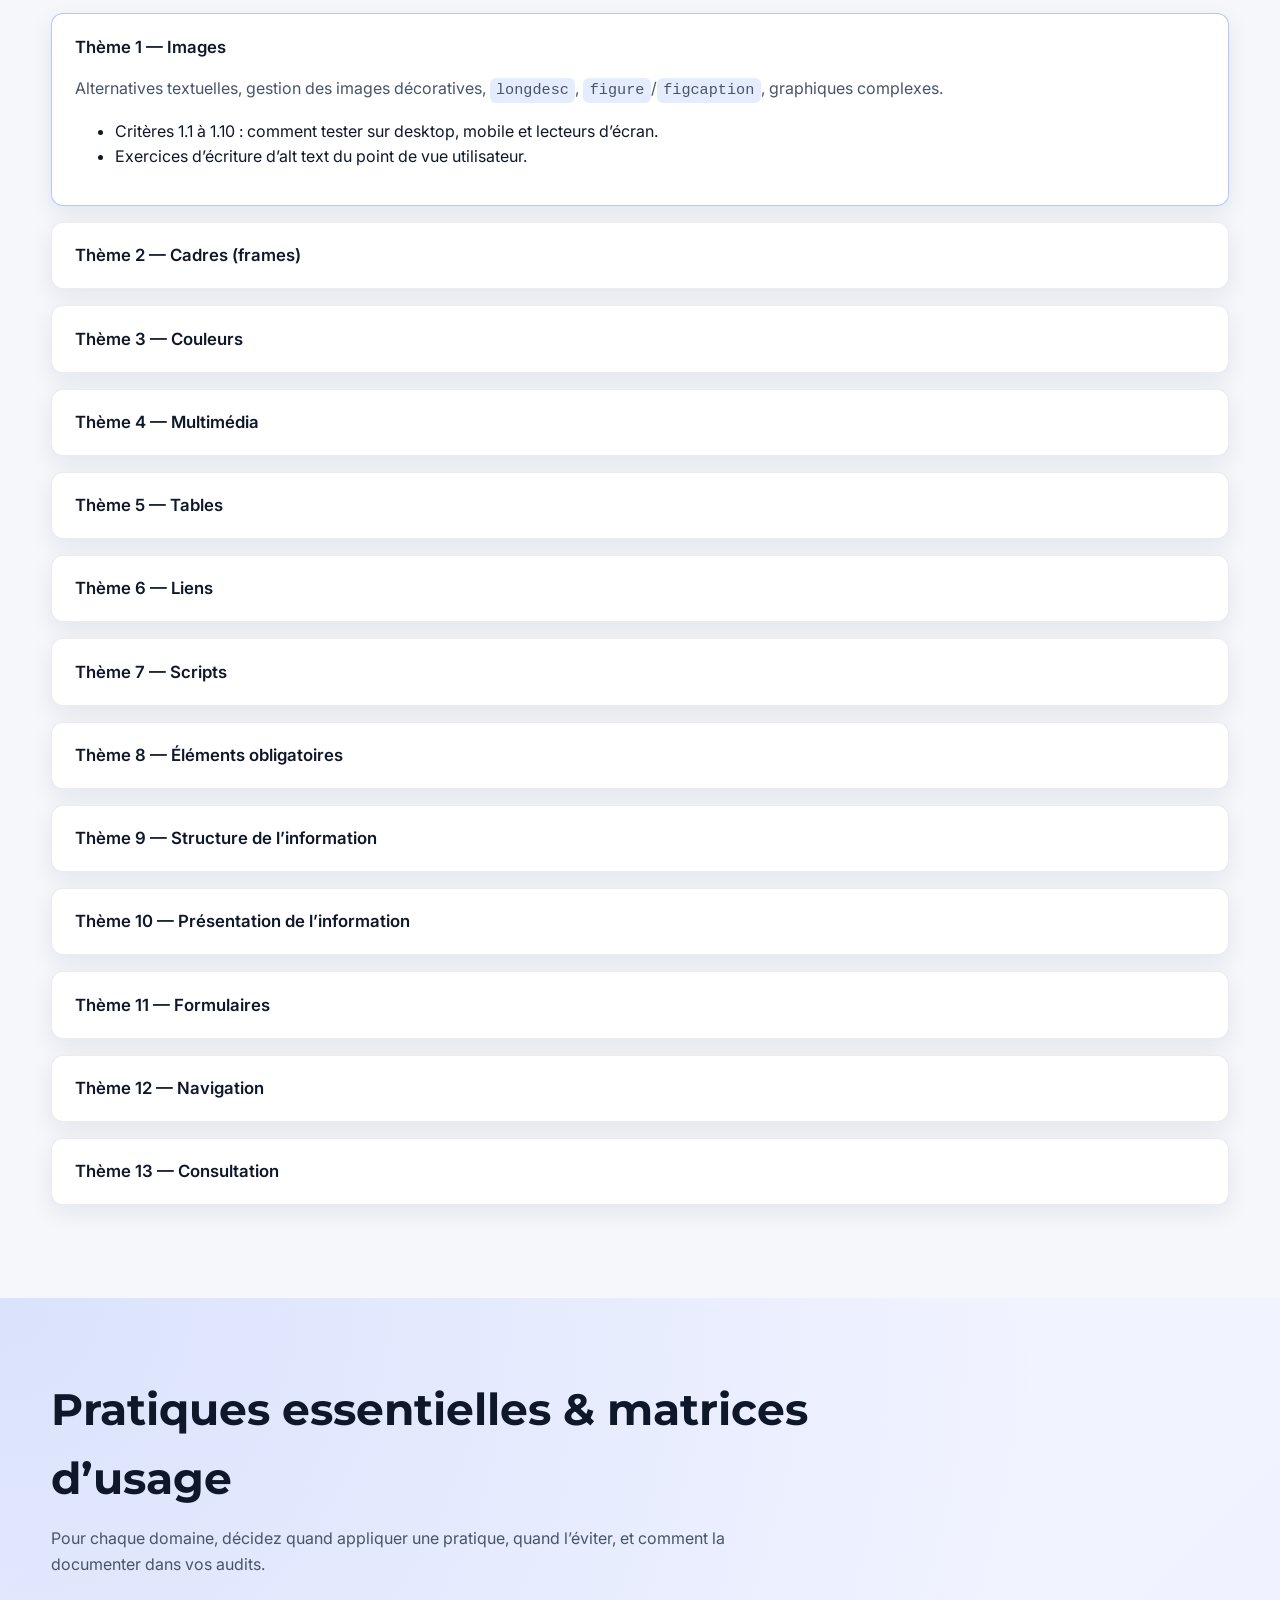
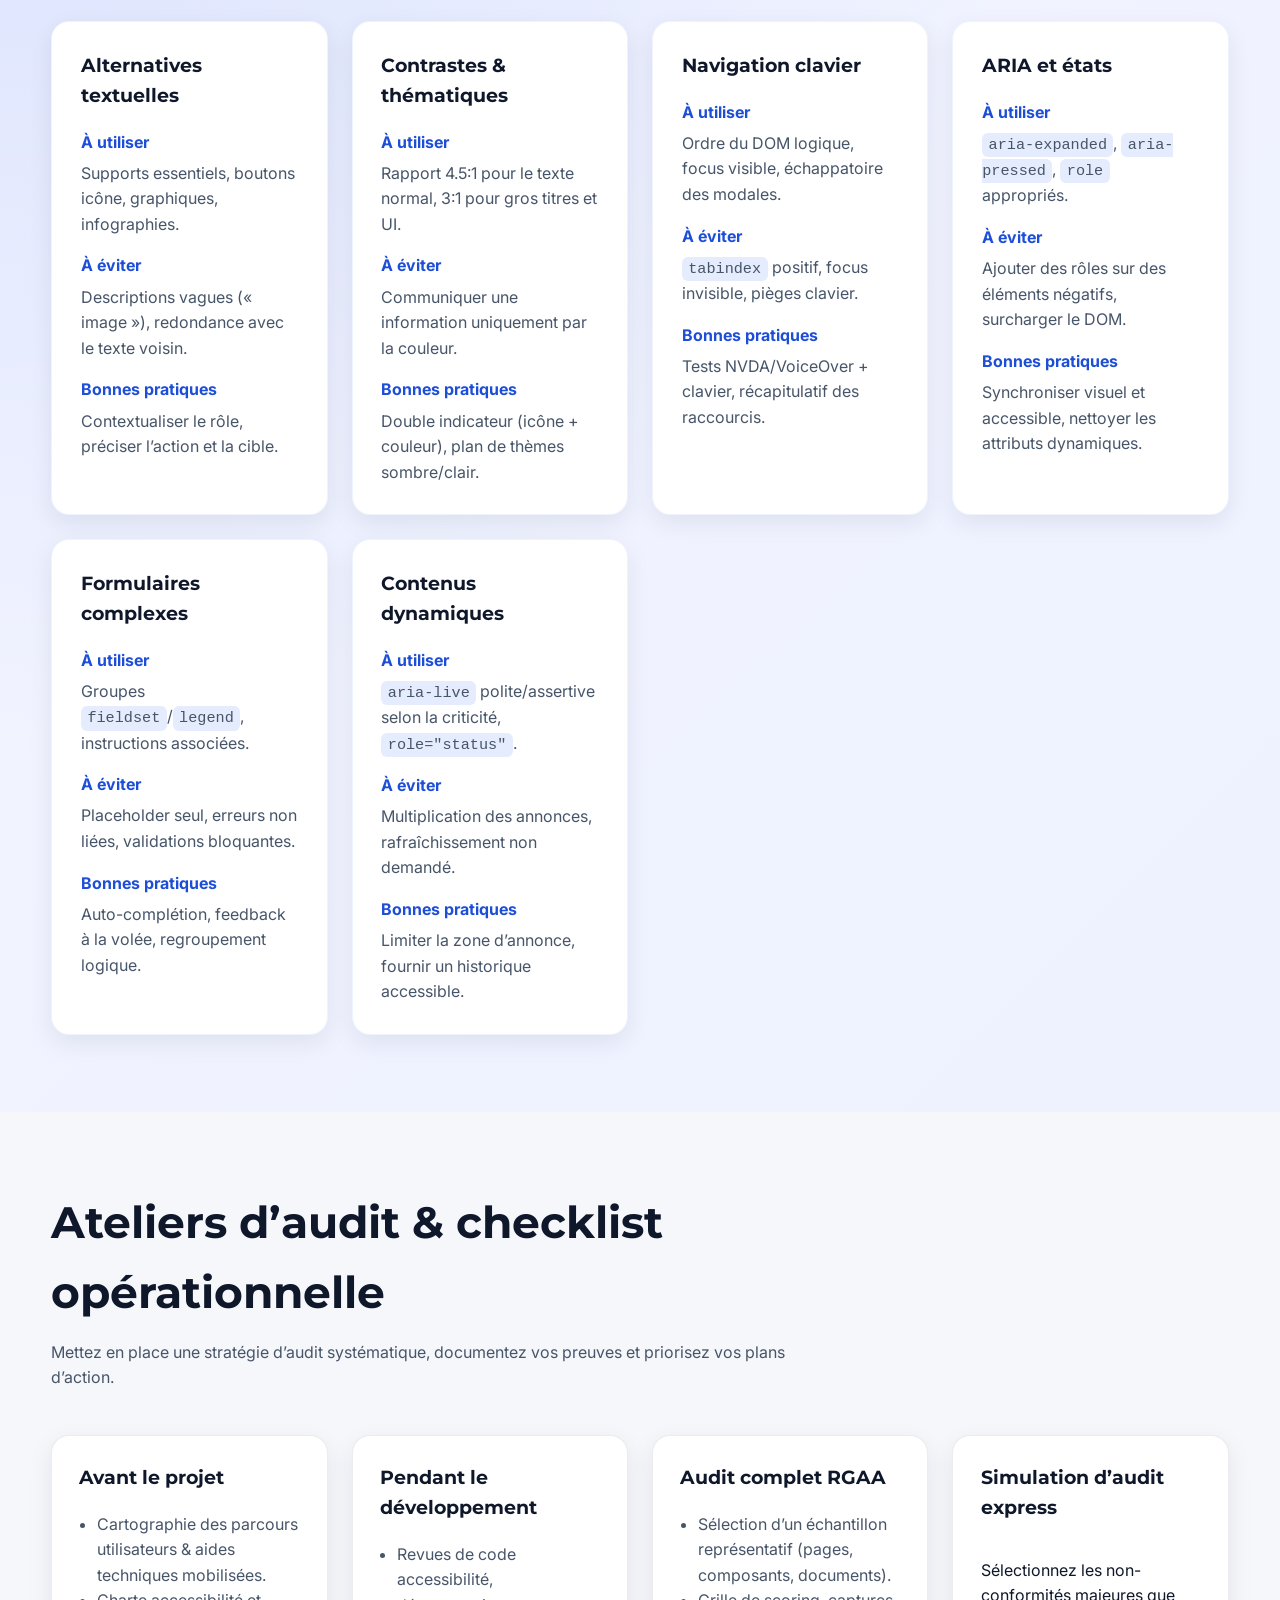
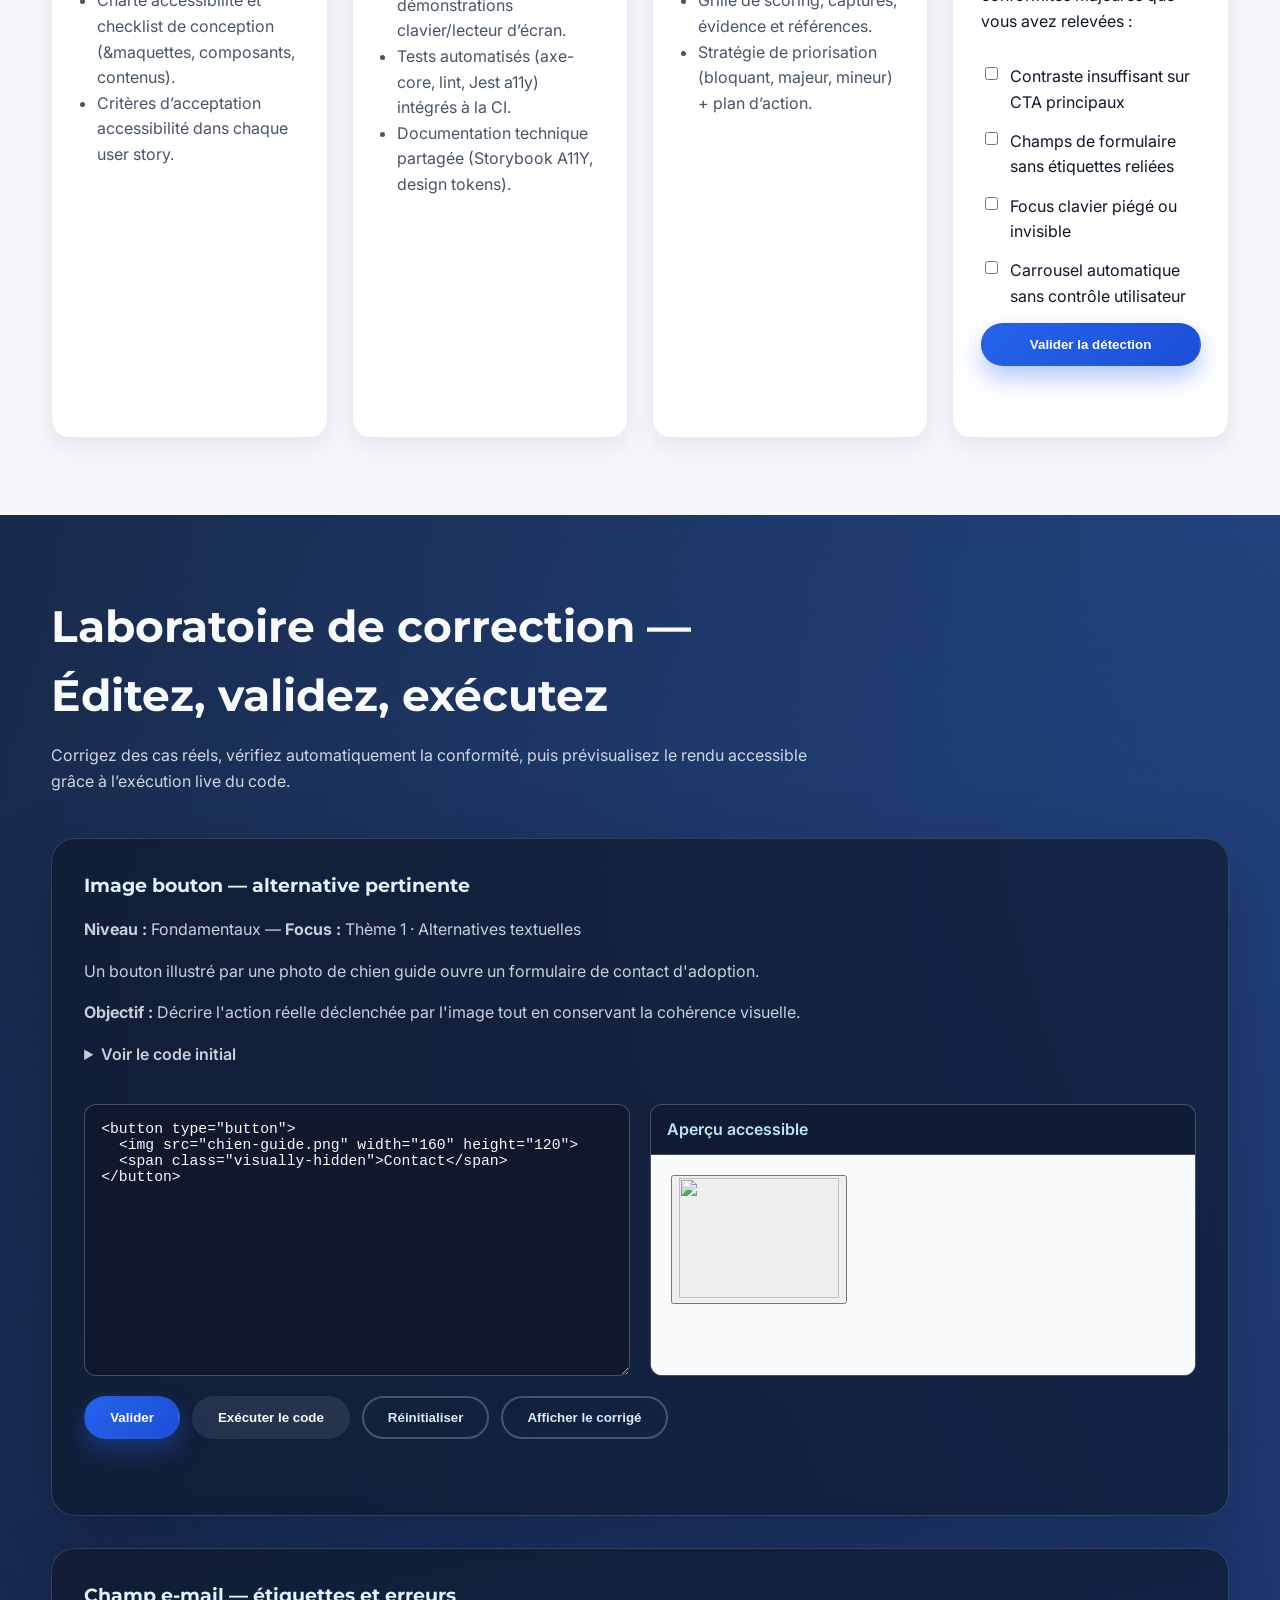
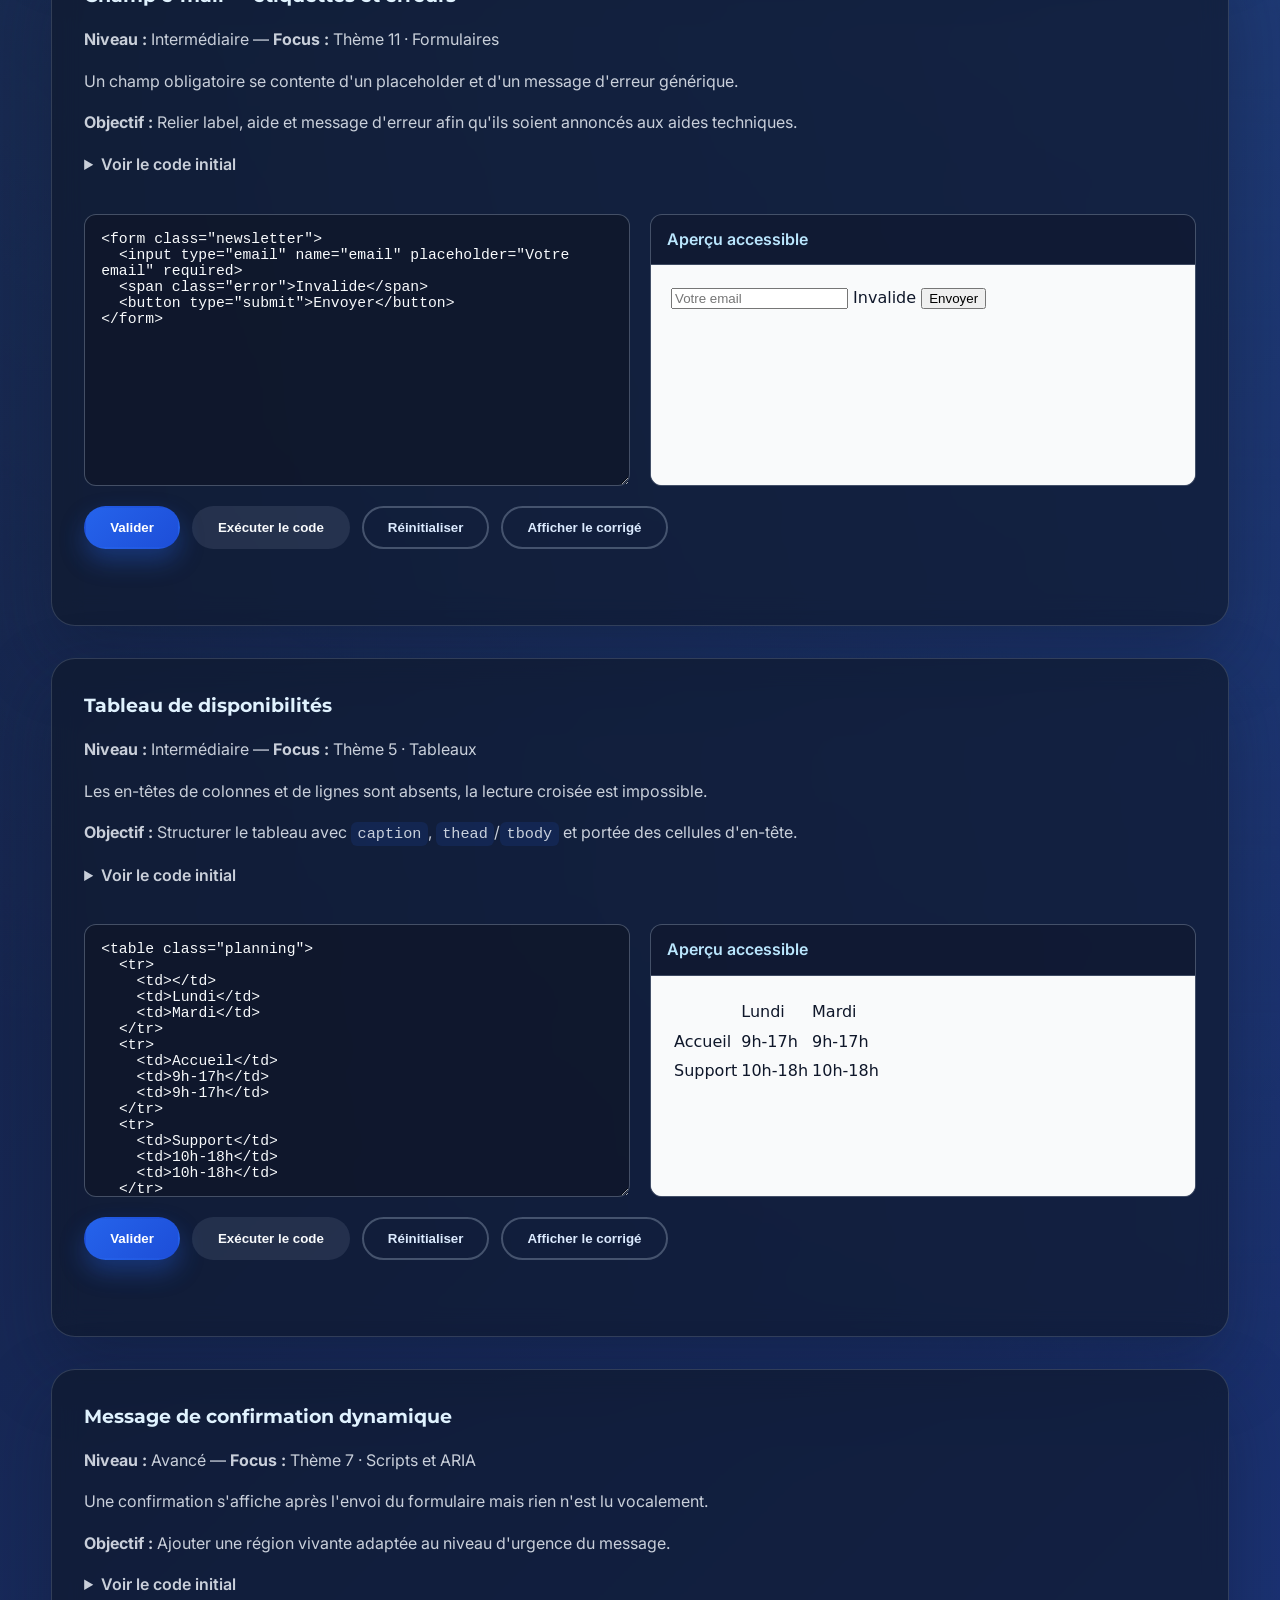
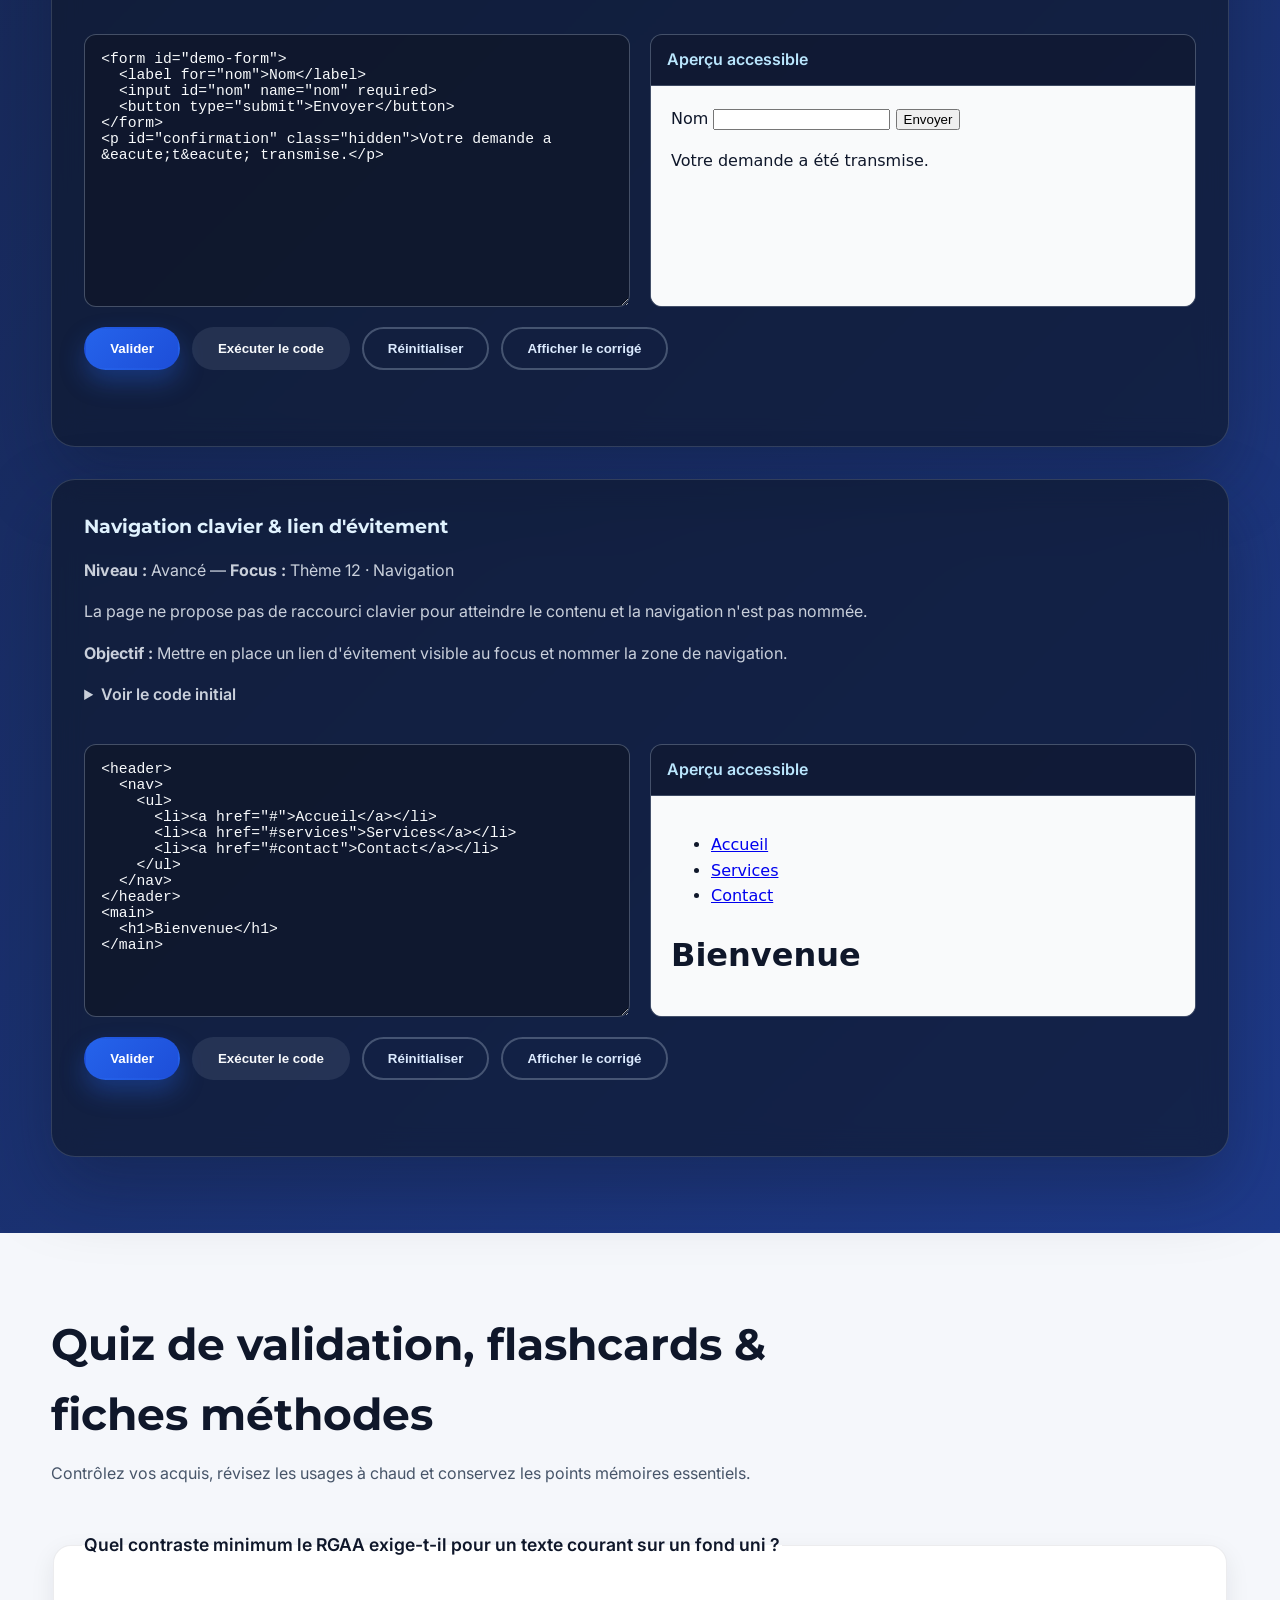
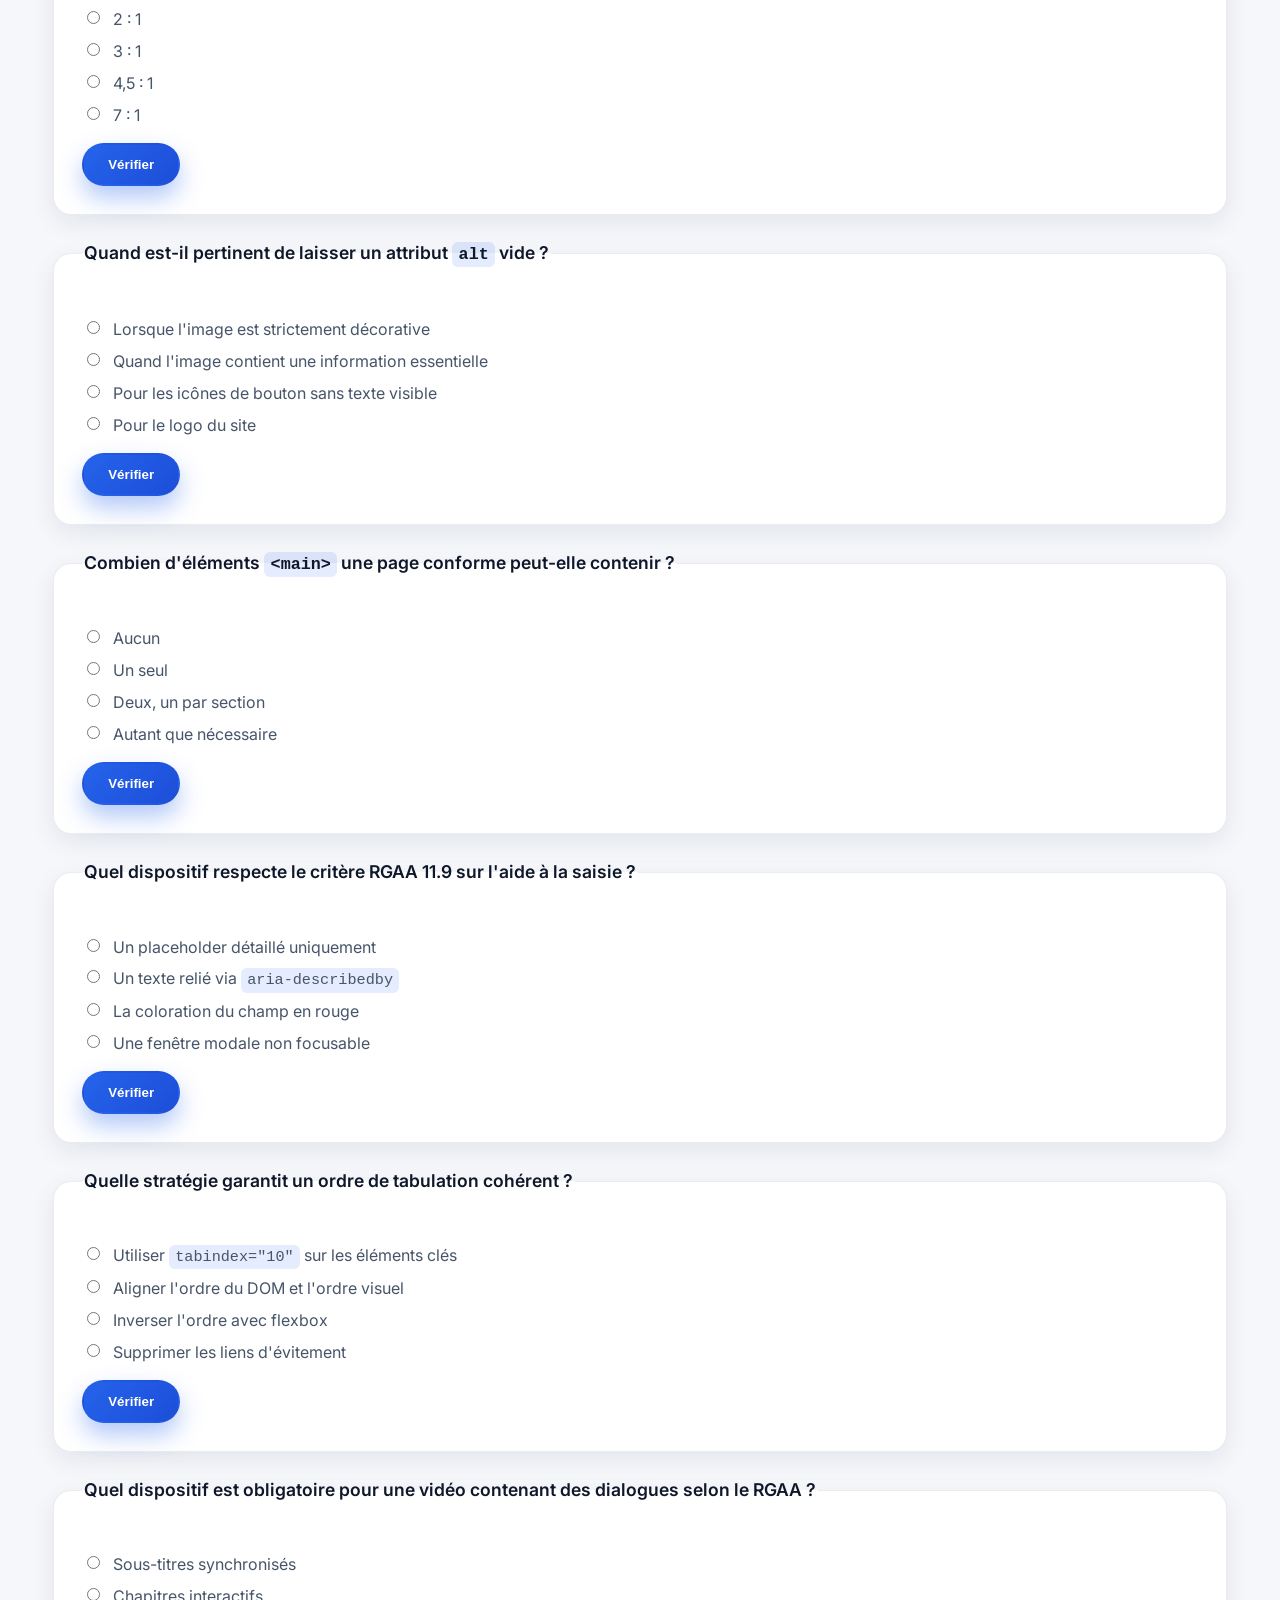
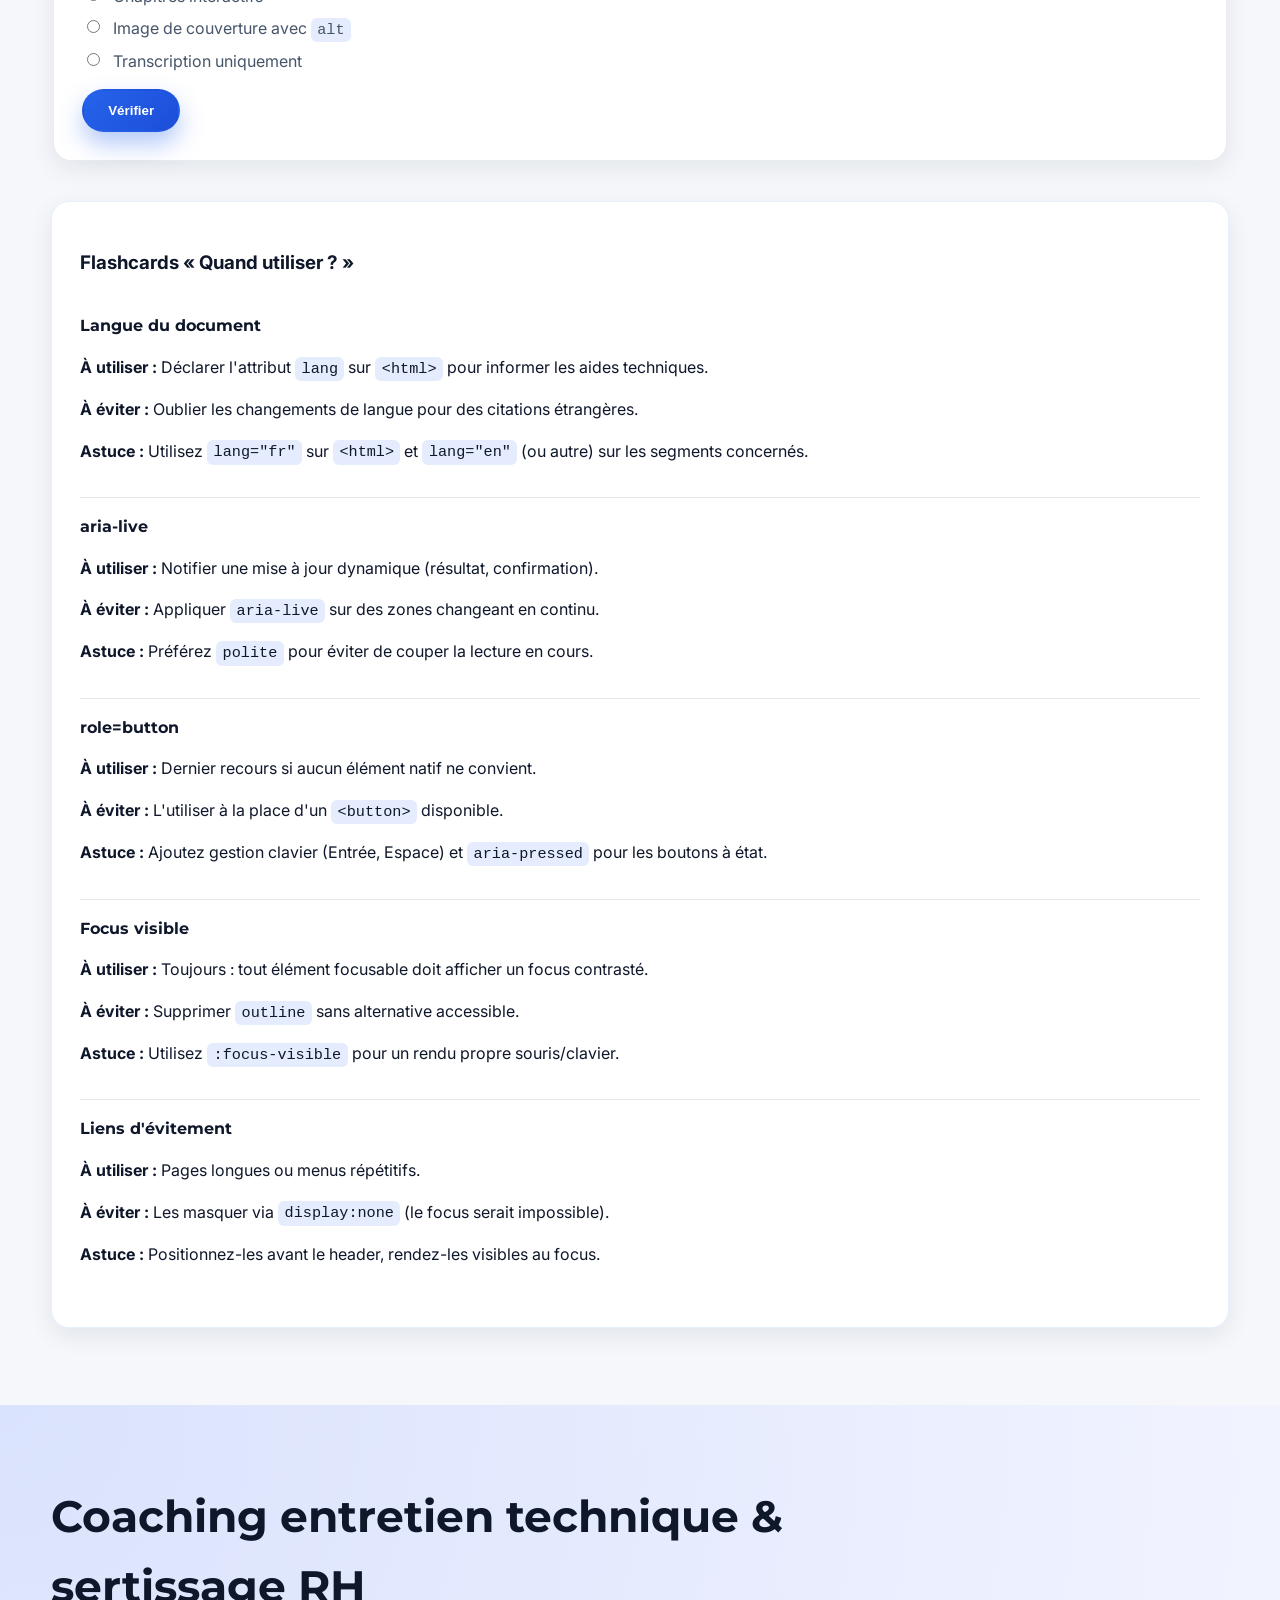
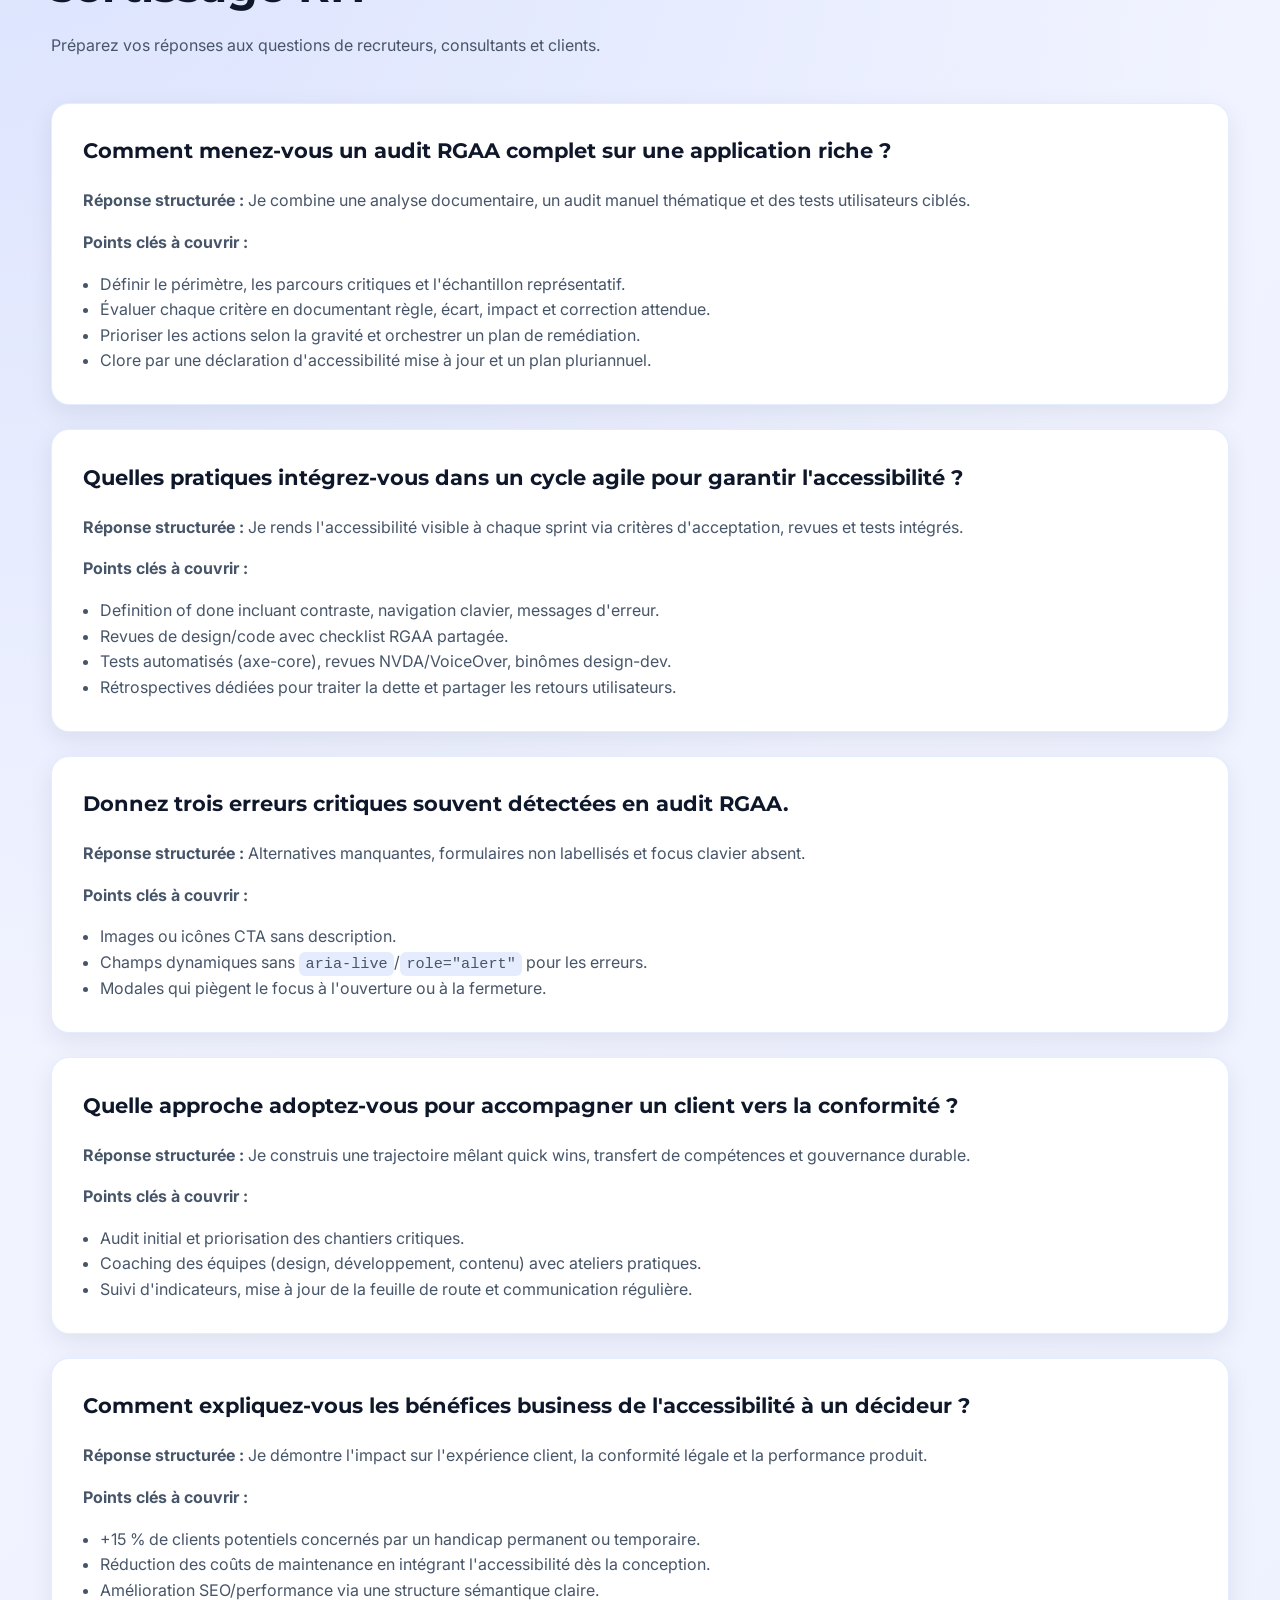
==== commit 4d95b92f: "Refactor: Improve accessibility and UI of learning platform Co-authored-by: mlaanaiya <mlaanaiya@gma" ====
--- a/index.html
+++ b/index.html
@@ -3,25 +3,34 @@
   <head>
     <meta charset="UTF-8" />
     <meta name="viewport" content="width=device-width, initial-scale=1.0" />
-    <title>Plateforme RGAA - Cours et Pratiques Compl?tes</title>
+    <title>Acad&eacute;mie RGAA &mdash; Parcours complet accessibilit&eacute;</title>
     <link rel="stylesheet" href="styles.css" />
   </head>
   <body>
+    <a class="skip-link" href="#contenu">Aller au contenu principal</a>
     <header class="hero" role="banner">
-      <div class="container">
-        <h1>Plateforme compl?te pour ma?triser le RGAA</h1>
-        <p>
-          Approfondissez vos connaissances, entra?nez-vous sur des cas concrets,
-          validez vos comp?tences et pr?parez vos entretiens techniques autour de
-          l'accessibilit? num?rique et du RGAA.
+      <div class="hero__overlay" aria-hidden="true"></div>
+      <div class="container hero__content">
+        <p class="hero__badge">Parcours certifiant accessibilit&eacute; num&eacute;rique</p>
+        <h1>Ma&icirc;trisez le RGAA de A &agrave; Z</h1>
+        <p class="hero__lead">
+          Cours exhaustif, pratiques dirig&eacute;es, laboratoires de correction, validation
+          automatique et mise en situation d&rsquo;entretien. Tout ce qu&rsquo;il faut pour garantir
+          la conformit&eacute; RGAA et une exp&eacute;rience inclusive.
         </p>
-        <nav aria-label="Navigation principale">
-          <ul class="nav-list">
-            <li><a href="#programme">Parcours de formation</a></li>
-            <li><a href="#pratiques">Pratiques ? ma?triser</a></li>
-            <li><a href="#atelier">Guides et audits</a></li>
-            <li><a href="#exercices">Exercices</a></li>
-            <li><a href="#quiz">Quiz et validations</a></li>
+        <div class="hero__actions">
+          <a class="btn btn--primary" href="#curriculum">Explorer le cursus</a>
+          <a class="btn btn--ghost" href="#laboratoire">Passer en pratique</a>
+        </div>
+        <nav aria-label="Navigation principale" class="hero__nav">
+          <ul class="hero__nav-list">
+            <li><a href="#curriculum">Cours complet</a></li>
+            <li><a href="#semantique">S&eacute;mantique &amp; ARIA</a></li>
+            <li><a href="#themes">R&eacute;f&eacute;rentiel RGAA</a></li>
+            <li><a href="#patterns">Pratiques pro</a></li>
+            <li><a href="#atelier">Atelier d&rsquo;audit</a></li>
+            <li><a href="#laboratoire">Laboratoire code</a></li>
+            <li><a href="#quiz">Quiz &amp; validation</a></li>
             <li><a href="#entretien">Entretien technique</a></li>
             <li><a href="#ressources">Ressources</a></li>
           </ul>
@@ -29,157 +38,268 @@
       </div>
     </header>
 
-    <main>
-      <section id="programme" class="section">
-        <div class="container">
-          <h2>Parcours p?dagogique structur?</h2>
-          <p>
-            Le parcours couvre l'ensemble des exigences du r?f?rentiel RGAA 4.1,
-            des fondamentaux aux tests avanc?s.
-          </p>
-          <div class="cards-grid" role="list">
-            <article class="card" role="listitem">
-              <h3>Module 1 ? Culture accessibilit?</h3>
-              <ul>
-                <li>Origines l?gales (loi 2005, directive europ?enne, d?cret 2019).</li>
-                <li>D?finition du handicap, inclusion, enjeux ?conomiques.</li>
-                <li>Standards internationaux : WCAG 2.1 AA et mapping RGAA.</li>
-                <li>Cycle de vie accessible et gouvernance (DOA, sch?ma pluriannuel).</li>
-              </ul>
-            </article>
-            <article class="card" role="listitem">
-              <h3>Module 2 ? Architecture du RGAA</h3>
-              <ul>
-                <li>Structure du r?f?rentiel, th?mes et crit?res.</li>
-                <li>Notions d'exigence, test, r?sultat, d?rogation.</li>
-                <li>Base documentaire : glossaire, cas particuliers, alternatives.</li>
-                <li>Workflow d'audit : p?rim?tre, ?chantillonnage, rapport.</li>
-              </ul>
-            </article>
-            <article class="card" role="listitem">
-              <h3>Module 3 ? Perception (Th?mes 1 ? 4)</h3>
-              <ul>
-                <li>Images, m?dias temporels, cadres, couleurs et contrastes.</li>
-                <li>M?thodes pour alternatives textuelles efficaces.</li>
-                <li>Sous-titres, transcriptions et audiodescriptions.</li>
-                <li>Tests contrastes (RGAA 3.2, 3.3) et outils de v?rification.</li>
-              </ul>
-            </article>
-            <article class="card" role="listitem">
-              <h3>Module 4 ? Utilisation au clavier</h3>
-              <ul>
-                <li>Th?mes 5 et 6 : navigation, liens, scripts, ?l?ments obligatoires.</li>
-                <li>Gestion du focus, ordre logique, pi?ges clavier.</li>
-                <li>Niveaux de priorit?, erreurs fr?quentes c?t? d?veloppement.</li>
-                <li>Bonnes pratiques ARIA pour interactions riches.</li>
-              </ul>
-            </article>
-            <article class="card" role="listitem">
-              <h3>Module 5 ? Compr?hension</h3>
-              <ul>
-                <li>Th?mes 7 ? 11 : structuration, tableaux, formulaires, navigation.</li>
-                <li>R?daction accessible et langage clair.</li>
-                <li>Gestion des erreurs et aides contextuelles.</li>
-                <li>Patrons de conception accessibles.</li>
-              </ul>
-            </article>
-            <article class="card" role="listitem">
-              <h3>Module 6 ? Compatibilit? et conformit?</h3>
-              <ul>
-                <li>Th?mes 12 et 13 : scripts, composants riches, navigation.</li>
-                <li>Tests assistifs : lecteurs d'?cran, zoom, contrastes ?lev?s.</li>
-                <li>Strat?gie de tests automatis?s et manuels.</li>
-                <li>Cl?ture, d?claration d'accessibilit?, plan d'action.</li>
-              </ul>
-            </article>
-          </div>
-        </div>
-      </section>
-
-      <section id="pratiques" class="section alt">
-        <div class="container">
-          <h2>Pratiques RGAA essentielles et quand les appliquer</h2>
-          <div class="practices-grid">
-            <article>
+    <main id="contenu">
+      <section id="curriculum" class="section">
+        <div class="container">
+          <header class="section__header">
+            <h2>Cursus complet &amp; progression guid&eacute;e</h2>
+            <p>
+              Chaque module est con&ccedil;u pour construire une expertise solide, de la culture
+              accessibilit&eacute; aux strat&eacute;gies d&rsquo;audit et de gouvernance.
+            </p>
+          </header>
+          <div class="timeline" role="list">
+            <article class="timeline__item" role="listitem">
+              <h3>Fondamentaux et cadre l&eacute;gal</h3>
+              <ul>
+                <li>Loi fran&ccedil;aise 2005, d&eacute;cret 2019, obligations des acteurs publics &amp; priv&eacute;s.</li>
+                <li>Panorama WCAG 2.1, EN 301 549 et mapping avec le RGAA 4.1.</li>
+                <li>Principes POUR (Perceptible, Utilisable, Compr&eacute;hensible, Robuste).</li>
+              </ul>
+            </article>
+            <article class="timeline__item" role="listitem">
+              <h3>Architecture du r&eacute;f&eacute;rentiel</h3>
+              <ul>
+                <li>Organisation en 13 th&egrave;mes, 106 crit&egrave;res, niveaux de test.</li>
+                <li>Interpr&eacute;tations, cas particuliers, d&eacute;rogations et preuves.</li>
+                <li>Mise en place du dossier d&rsquo;accessibilit&eacute; et de la DOA.</li>
+              </ul>
+            </article>
+            <article class="timeline__item" role="listitem">
+              <h3>S&eacute;mantique, ARIA &amp; design inclusif</h3>
+              <ul>
+                <li>Choix des balises, hi&eacute;rarchie des titres, structures de navigation.</li>
+                <li>Usage raisonn&eacute; d&rsquo;ARIA, r&ocirc;les, &eacute;tats et propri&eacute;t&eacute;s.</li>
+                <li>Conception de contenus, langage clair, gestion de la charge cognitive.</li>
+              </ul>
+            </article>
+            <article class="timeline__item" role="listitem">
+              <h3>Tests manuels, automatiques et assistifs</h3>
+              <ul>
+                <li>Plan de test, constitution d&rsquo;&eacute;chantillons et suivi des tickets.</li>
+                <li>Utilisation de NVDA, VoiceOver, lecteurs braille, zoom.</li>
+                <li>Int&eacute;gration d&rsquo;axe-core, pa11y, ESLint a11y dans la CI/CD.</li>
+              </ul>
+            </article>
+            <article class="timeline__item" role="listitem">
+              <h3>Audit, pilotage et gouvernance</h3>
+              <ul>
+                <li>Proc&eacute;dure compl&egrave;te d&rsquo;audit RGAA, grille de cotation, scoring.</li>
+                <li>R&eacute;daction de d&eacute;claration d&rsquo;accessibilit&eacute; et plans pluriannuels.</li>
+                <li>Strat&eacute;gies de formation, responsabilisation des parties prenantes.</li>
+              </ul>
+            </article>
+          </div>
+        </div>
+      </section>
+
+      <section id="semantique" class="section section--accent">
+        <div class="container">
+          <header class="section__header">
+            <h2>Cours magistral : S&eacute;mantique HTML &amp; API ARIA</h2>
+            <p>
+              Comprenez en profondeur comment la s&eacute;mantique et ARIA structurent
+              l&rsquo;exp&eacute;rience utilisateur pour les aides techniques et la navigation clavier.
+            </p>
+          </header>
+          <div class="module-grid">
+            <article class="module-card">
+              <h3>Hi&eacute;rarchie &amp; structures</h3>
+              <p>
+                &Eacute;tablissez un squelette accessible : un <code>&lt;h1&gt;</code> unique, titres
+                cons&eacute;cutifs, landmarks (<code>&lt;header&gt;</code>, <code>&lt;nav&gt;</code>,
+                <code>&lt;main&gt;</code>, <code>&lt;footer&gt;</code>), listes s&eacute;mantiques et citations.
+              </p>
+              <ul>
+                <li>Guides de r&eacute;&eacute;criture pour documents Word/PDF vers HTML accessible.</li>
+                <li>Grille de v&eacute;rification pour &eacute;valuer la logique des documents.</li>
+              </ul>
+            </article>
+            <article class="module-card">
+              <h3>Formulaires &amp; messages</h3>
+              <p>
+                Associez <code>&lt;label&gt;</code>, <code>aria-describedby</code>, validation en direct et
+                feedback non intrusif (<code>role="status"</code>, <code>role="alert"</code>).
+              </p>
+              <ul>
+                <li>Patrons pour champs complexes (date, IBAN, upload, mot de passe).</li>
+                <li>Gestion des erreurs de lot et du double focus.</li>
+              </ul>
+            </article>
+            <article class="module-card">
+              <h3>Composants riches</h3>
+              <p>
+                Construisez accord&eacute;ons, modales, onglets, menus contextuels &amp; carrousels conformes.
+              </p>
+              <ul>
+                <li>Choisir entre solutions natives et ARIA authoring practices.</li>
+                <li>Checklist clavier : Tab, Entr&eacute;e, Espace, fl&egrave;ches, &Eacute;chap.</li>
+              </ul>
+            </article>
+            <article class="module-card">
+              <h3>ARIA avanc&eacute;</h3>
+              <p>
+                D&eacute;veloppez une API accessible : r&ocirc;les structurels, &eacute;tats, attributs dynamiques,
+                <code>aria-live</code>, <code>aria-activedescendant</code>, <code>aria-expanded</code>.
+              </p>
+              <ul>
+                <li>Limiter ARIA aux cas n&eacute;cessaires, d&eacute;tecter les conflits s&eacute;mantiques.</li>
+                <li>Strat&eacute;gies d&rsquo;annonce pour composants asynchrones.</li>
+              </ul>
+            </article>
+          </div>
+        </div>
+      </section>
+
+      <section id="themes" class="section">
+        <div class="container">
+          <header class="section__header">
+            <h2>Guide complet des 13 th&egrave;mes RGAA 4.1</h2>
+            <p>
+              R&eacute;sum&eacute;s du cours, points d&rsquo;attention et outils de test pour chaque crit&egrave;re.
+              D&eacute;ployez vos audits en vous appuyant sur ces fiches pratiques.
+            </p>
+          </header>
+          <div class="accordion">
+            <details open>
+              <summary>Th&egrave;me 1 &mdash; Images</summary>
+              <p>
+                Alternatives textuelles, gestion des images d&eacute;coratives,
+                <code>longdesc</code>, <code>figure</code>/<code>figcaption</code>, graphiques complexes.
+              </p>
+              <ul>
+                <li>Crit&egrave;res 1.1 &agrave; 1.10 : comment tester sur desktop, mobile et lecteurs d&rsquo;&eacute;cran.</li>
+                <li>Exercices d&rsquo;&eacute;criture d&rsquo;alt text du point de vue utilisateur.</li>
+              </ul>
+            </details>
+            <details>
+              <summary>Th&egrave;me 2 &mdash; Cadres (frames)</summary>
+              <p>Nommer les cadres, fournir des alternatives et contr&ocirc;ler le focus.</p>
+            </details>
+            <details>
+              <summary>Th&egrave;me 3 &mdash; Couleurs</summary>
+              <p>Contrastes, communication hors couleur, th&egrave;mes sombre/clair.</p>
+            </details>
+            <details>
+              <summary>Th&egrave;me 4 &mdash; Multim&eacute;dia</summary>
+              <p>Sous-titres, audiodescription, transcription, contenus synchronis&eacute;s.</p>
+            </details>
+            <details>
+              <summary>Th&egrave;me 5 &mdash; Tables</summary>
+              <p>
+                En-t&ecirc;tes, port&eacute;es, association de cellules, utilisations complexes (tableaux de bord).
+              </p>
+            </details>
+            <details>
+              <summary>Th&egrave;me 6 &mdash; Liens</summary>
+              <p>Intitul&eacute;s explicites, gestion des ancres, liens multiples vers un m&ecirc;me URL.</p>
+            </details>
+            <details>
+              <summary>Th&egrave;me 7 &mdash; Scripts</summary>
+              <p>Compatibilit&eacute; clavier, ARIA, gestion du focus, annonces dynamiques.</p>
+            </details>
+            <details>
+              <summary>Th&egrave;me 8 &mdash; &Eacute;l&eacute;ments obligatoires</summary>
+              <p>Pr&eacute;sence de titre, langue de la page, changement de langue inline.</p>
+            </details>
+            <details>
+              <summary>Th&egrave;me 9 &mdash; Structure de l&rsquo;information</summary>
+              <p>Organisation logique, ordre du DOM, listes, citations, &eacute;quivalents.</p>
+            </details>
+            <details>
+              <summary>Th&egrave;me 10 &mdash; Pr&eacute;sentation de l&rsquo;information</summary>
+              <p>Zoom, reflow, usage du CSS, responsivit&eacute;, contrastes suppl&eacute;mentaires.</p>
+            </details>
+            <details>
+              <summary>Th&egrave;me 11 &mdash; Formulaires</summary>
+              <p>Labels, groupements, erreurs, suggestions, aides, auto-compl&eacute;tion.</p>
+            </details>
+            <details>
+              <summary>Th&egrave;me 12 &mdash; Navigation</summary>
+              <p>Ordre de tabulation, liens d&rsquo;&eacute;vitement, navigation coh&eacute;rente.</p>
+            </details>
+            <details>
+              <summary>Th&egrave;me 13 &mdash; Consultation</summary>
+              <p>Compatibilit&eacute; avec les agents utilisateurs, scripts d&eacute;sactiv&eacute;s, fallbacks.</p>
+            </details>
+          </div>
+        </div>
+      </section>
+
+      <section id="patterns" class="section section--accent">
+        <div class="container">
+          <header class="section__header">
+            <h2>Pratiques essentielles &amp; matrices d&rsquo;usage</h2>
+            <p>
+              Pour chaque domaine, d&eacute;cidez quand appliquer une pratique, quand l&rsquo;&eacute;viter, et
+              comment la documenter dans vos audits.
+            </p>
+          </header>
+          <div class="pattern-grid">
+            <article class="pattern-card">
               <h3>Alternatives textuelles</h3>
-              <p>
-                Utilisez des attributs <code>alt</code>, des descriptions d?taill?es et
-                des transcriptions d?s qu'un m?dia n'est pas purement d?coratif.
-              </p>
-              <dl>
-                <dt>? appliquer</dt>
-                <dd>Images informatives, boutons ic?nes, graphiques de donn?es.</dd>
-                <dt>? proscrire</dt>
-                <dd>
-                  Duplication de texte d?j? visible, descriptions vagues (&laquo;&nbsp;image&nbsp;&raquo;).
-                </dd>
-              </dl>
-            </article>
-            <article>
-              <h3>Couleurs et contrastes</h3>
-              <p>
-                Garantissez un rapport de contraste de 4.5:1 pour le texte normal et
-                3:1 pour les titres ou composants UI critiques.
-              </p>
-              <dl>
-                <dt>? appliquer</dt>
-                <dd>Tester avec des outils comme Colour Contrast Analyser.</dd>
-                <dt>? proscrire</dt>
-                <dd>
-                  Communiquer uniquement par la couleur, oublier les ?tats de focus.
-                </dd>
-              </dl>
-            </article>
-            <article>
-              <h3>Structure s?mantique</h3>
-              <p>
-                Respectez la hi?rarchie des titres, utilisez listes et tableaux
-                s?mantiques pour renforcer la compr?hension logique.
-              </p>
-              <dl>
-                <dt>? appliquer</dt>
-                <dd>Un seul <code>h1</code> par page, sections balis?es, r?les natifs.</dd>
-                <dt>? proscrire</dt>
-                <dd>Remplacer des balises par des <code>div</code> pour le style.</dd>
-              </dl>
-            </article>
-            <article>
+              <dl>
+                <dt>&Agrave; utiliser</dt>
+                <dd>Supports essentiels, boutons ic&ocirc;ne, graphiques, infographies.</dd>
+                <dt>&Agrave; &eacute;viter</dt>
+                <dd>Descriptions vagues (&laquo; image &raquo;), redondance avec le texte voisin.</dd>
+                <dt>Bonnes pratiques</dt>
+                <dd>Contextualiser le r&ocirc;le, pr&eacute;ciser l&rsquo;action et la cible.</dd>
+              </dl>
+            </article>
+            <article class="pattern-card">
+              <h3>Contrastes &amp; th&eacute;matiques</h3>
+              <dl>
+                <dt>&Agrave; utiliser</dt>
+                <dd>Rapport 4.5:1 pour le texte normal, 3:1 pour gros titres et UI.</dd>
+                <dt>&Agrave; &eacute;viter</dt>
+                <dd>Communiquer une information uniquement par la couleur.</dd>
+                <dt>Bonnes pratiques</dt>
+                <dd>Double indicateur (ic&ocirc;ne + couleur), plan de th&egrave;mes sombre/clair.</dd>
+              </dl>
+            </article>
+            <article class="pattern-card">
               <h3>Navigation clavier</h3>
-              <p>
-                Assurez la tabulation logique, rendez visibles les focus, ?vitez les
-                pi?ges clavier.
-              </p>
-              <dl>
-                <dt>? appliquer</dt>
-                <dd>Attributs <code>tabindex</code> positifs proscrits, gestion du focus.</dd>
-                <dt>? proscrire</dt>
-                <dd>Pi?ges de focus, dialogues non modaux sans gestion du focus.</dd>
-              </dl>
-            </article>
-            <article>
-              <h3>Formulaires accessibles</h3>
-              <p>
-                ?tiquetez chaque champ, fournissez instructions et exemples, g?rez les
-                erreurs de mani?re descriptive.
-              </p>
-              <dl>
-                <dt>? appliquer</dt>
-                <dd><code>label for</code> coh?rent, <code>aria-describedby</code> pour aides.</dd>
-                <dt>? proscrire</dt>
-                <dd>Placeholder seul comme ?tiquette, messages d'erreur vagues.</dd>
-              </dl>
-            </article>
-            <article>
-              <h3>Composants riches</h3>
-              <p>
-                Utilisez ARIA uniquement pour combler un manque s?mantique, contr?lez
-                les annonces vocales et l'ordre de lecture.
-              </p>
-              <dl>
-                <dt>? appliquer</dt>
-                <dd>Attributs <code>aria-live</code>, <code>role</code> adapt?, gestion d'?tat.</dd>
-                <dt>? proscrire</dt>
-                <dd>Ajouter <code>role</code> inutile, surcharger le DOM avec ARIA.</dd>
+              <dl>
+                <dt>&Agrave; utiliser</dt>
+                <dd>Ordre du DOM logique, focus visible, &eacute;chappatoire des modales.</dd>
+                <dt>&Agrave; &eacute;viter</dt>
+                <dd><code>tabindex</code> positif, focus invisible, pi&egrave;ges clavier.</dd>
+                <dt>Bonnes pratiques</dt>
+                <dd>Tests NVDA/VoiceOver + clavier, r&eacute;capitulatif des raccourcis.</dd>
+              </dl>
+            </article>
+            <article class="pattern-card">
+              <h3>ARIA et &eacute;tats</h3>
+              <dl>
+                <dt>&Agrave; utiliser</dt>
+                <dd><code>aria-expanded</code>, <code>aria-pressed</code>, <code>role</code> appropri&eacute;s.</dd>
+                <dt>&Agrave; &eacute;viter</dt>
+                <dd>Ajouter des r&ocirc;les sur des &eacute;l&eacute;ments n&eacute;gatifs, surcharger le DOM.</dd>
+                <dt>Bonnes pratiques</dt>
+                <dd>Synchroniser visuel et accessible, nettoyer les attributs dynamiques.</dd>
+              </dl>
+            </article>
+            <article class="pattern-card">
+              <h3>Formulaires complexes</h3>
+              <dl>
+                <dt>&Agrave; utiliser</dt>
+                <dd>Groupes <code>fieldset</code>/<code>legend</code>, instructions associ&eacute;es.</dd>
+                <dt>&Agrave; &eacute;viter</dt>
+                <dd>Placeholder seul, erreurs non li&eacute;es, validations bloquantes.</dd>
+                <dt>Bonnes pratiques</dt>
+                <dd>Auto-compl&eacute;tion, feedback &agrave; la vol&eacute;e, regroupement logique.</dd>
+              </dl>
+            </article>
+            <article class="pattern-card">
+              <h3>Contenus dynamiques</h3>
+              <dl>
+                <dt>&Agrave; utiliser</dt>
+                <dd><code>aria-live</code> polite/assertive selon la criticit&eacute;, <code>role="status"</code>.</dd>
+                <dt>&Agrave; &eacute;viter</dt>
+                <dd>Multiplication des annonces, rafra&icirc;chissement non demand&eacute;.</dd>
+                <dt>Bonnes pratiques</dt>
+                <dd>Limiter la zone d&rsquo;annonce, fournir un historique accessible.</dd>
               </dl>
             </article>
           </div>
@@ -188,53 +308,59 @@
 
       <section id="atelier" class="section">
         <div class="container">
-          <h2>Guides pratiques et ateliers d'audit</h2>
+          <header class="section__header">
+            <h2>Ateliers d&rsquo;audit &amp; checklist op&eacute;rationnelle</h2>
+            <p>
+              Mettez en place une strat&eacute;gie d&rsquo;audit syst&eacute;matique, documentez vos preuves et
+              priorisez vos plans d&rsquo;action.
+            </p>
+          </header>
           <div class="atelier-grid">
             <article>
-              <h3>Checklist de conception</h3>
-              <ul>
-                <li>Identifier profils utilisateurs et aides techniques d?s le cadrage.</li>
-                <li>Prototyper avec contraste suffisant et textes explicites.</li>
-                <li>Pr?voir navigation clavier et raccourcis de contournement.</li>
+              <h3>Avant le projet</h3>
+              <ul>
+                <li>Cartographie des parcours utilisateurs &amp; aides techniques mobilis&eacute;es.</li>
+                <li>Charte accessibilit&eacute; et checklist de conception (&maquettes, composants, contenus).</li>
+                <li>Crit&egrave;res d&rsquo;acceptation accessibilit&eacute; dans chaque user story.</li>
               </ul>
             </article>
             <article>
-              <h3>Checklist de d?veloppement</h3>
-              <ul>
-                <li>Utiliser les composants HTML natifs avant les scripts personnalis?s.</li>
-                <li>Tester chaque composant avec lecteur d'?cran et zoom 200 %.</li>
-                <li>Valider les focus visibles et l'ordre de tabulation.</li>
+              <h3>Pendant le d&eacute;veloppement</h3>
+              <ul>
+                <li>Revues de code accessibilit&eacute;, d&eacute;monstrations clavier/lecteur d&rsquo;&eacute;cran.</li>
+                <li>Tests automatis&eacute;s (axe-core, lint, Jest a11y) int&eacute;gr&eacute;s &agrave; la CI.</li>
+                <li>Documentation technique partag&eacute;e (Storybook A11Y, design tokens).</li>
               </ul>
             </article>
             <article>
-              <h3>Checklist d'audit RGAA</h3>
-              <ul>
-                <li>?chantillonner au moins 10 pages types avec variations.</li>
-                <li>?valuer par th?me RGAA en documentant chaque test.</li>
-                <li>Produire un rapport avec taux de conformit? et actions.</li>
-              </ul>
-            </article>
-            <article>
-              <h3>Simulation d'audit rapide</h3>
+              <h3>Audit complet RGAA</h3>
+              <ul>
+                <li>S&eacute;lection d&rsquo;un &eacute;chantillon repr&eacute;sentatif (pages, composants, documents).</li>
+                <li>Grille de scoring, captures, &eacute;vidence et r&eacute;f&eacute;rences.</li>
+                <li>Strat&eacute;gie de priorisation (bloquant, majeur, mineur) + plan d&rsquo;action.</li>
+              </ul>
+            </article>
+            <article class="audit-card">
+              <h3>Simulation d&rsquo;audit express</h3>
               <form id="audit-form">
-                <p>S?lectionnez les points non conformes d?tect?s :</p>
+                <p>S&eacute;lectionnez les non-conformit&eacute;s majeures que vous avez relev&eacute;es :</p>
                 <label>
                   <input type="checkbox" name="audit" value="contrast" />
-                  Contraste insuffisant sur boutons principaux
+                  Contraste insuffisant sur CTA principaux
                 </label>
                 <label>
                   <input type="checkbox" name="audit" value="label" />
-                  Champs de formulaire sans ?tiquette visible
+                  Champs de formulaire sans &eacute;tiquettes reli&eacute;es
                 </label>
                 <label>
                   <input type="checkbox" name="audit" value="focus" />
-                  Focus clavier invisible sur le menu principal
+                  Focus clavier pi&eacute;g&eacute; ou invisible
                 </label>
                 <label>
-                  <input type="checkbox" name="audit" value="aria" />
-                  Utilisation abusive de r?les ARIA d?coratifs
+                  <input type="checkbox" name="audit" value="carrousel" />
+                  Carrousel automatique sans contr&ocirc;le utilisateur
                 </label>
-                <button type="submit" class="primary">Valider l'audit</button>
+                <button type="submit" class="btn btn--primary">Valider la d&eacute;tection</button>
               </form>
               <div class="feedback" id="audit-feedback" aria-live="polite"></div>
             </article>
@@ -242,67 +368,85 @@
         </div>
       </section>
 
-      <section id="exercices" class="section alt">
-        <div class="container">
-          <h2>Exercices pratiques de correction de code</h2>
-          <p>
-            Corrigez chaque extrait pour le rendre conforme et comparez votre
-            solution avec le corrig?. Les validations automatiques v?rifient les
-            points cl?s attendus.
-          </p>
+      <section id="laboratoire" class="section section--deep">
+        <div class="container">
+          <header class="section__header section__header--on-dark">
+            <h2>Laboratoire de correction &mdash; &Eacute;ditez, validez, ex&eacute;cutez</h2>
+            <p>
+              Corrigez des cas r&eacute;els, v&eacute;rifiez automatiquement la conformit&eacute;, puis
+              pr&eacute;visualisez le rendu accessible gr&acirc;ce &agrave; l&rsquo;ex&eacute;cution live du code.
+            </p>
+          </header>
           <div id="exercises-container" class="exercises"></div>
         </div>
       </section>
 
       <section id="quiz" class="section">
         <div class="container">
-          <h2>Quiz de validation et flashcards</h2>
+          <header class="section__header">
+            <h2>Quiz de validation, flashcards &amp; fiches m&eacute;thodes</h2>
+            <p>
+              Contr&ocirc;lez vos acquis, r&eacute;visez les usages &agrave; chaud et conservez les points
+              m&eacute;moires essentiels.
+            </p>
+          </header>
           <div id="quiz-container" class="quiz"></div>
           <div class="flashcards" aria-live="polite">
-            <h3>Flashcards "Quand utiliser"</h3>
+            <h3>Flashcards &laquo;&nbsp;Quand utiliser ?&nbsp;&raquo;</h3>
             <div id="flashcards-list"></div>
           </div>
         </div>
       </section>
 
-      <section id="entretien" class="section alt">
-        <div class="container">
-          <h2>Pr?paration ? l'entretien technique RGAA</h2>
-          <p>
-            Comprenez ce que les recruteurs et auditeurs attendent et entra?nez-vous
-            ? formuler des r?ponses structur?es.
-          </p>
+      <section id="entretien" class="section section--accent">
+        <div class="container">
+          <header class="section__header">
+            <h2>Coaching entretien technique &amp; sertissage RH</h2>
+            <p>
+              Pr&eacute;parez vos r&eacute;ponses aux questions de recruteurs, consultants et clients.
+            </p>
+          </header>
           <div class="qa-grid" id="interview-qa"></div>
         </div>
       </section>
 
       <section id="ressources" class="section">
         <div class="container">
-          <h2>Ressources et outils de veille</h2>
+          <header class="section__header">
+            <h2>Veille, standards &amp; bo&icirc;te &agrave; outils</h2>
+            <p>
+              Gardez vos connaissances &agrave; jour et acc&eacute;dez rapidement aux documents officiels.
+            </p>
+          </header>
           <ul class="resource-list">
             <li>
-              <a href="https://accessibilite.numerique.gouv.fr" target="_blank" rel="noopener noreferrer">
-                R?f?rentiel officiel RGAA 4.1 et guides de tests
+              <a href="https://accessibilite.numerique.gouv.fr/" target="_blank" rel="noopener noreferrer">
+                RGAA 4.1 &mdash; R&eacute;f&eacute;rentiel officiel &amp; guide d&rsquo;impl&eacute;mentation
               </a>
             </li>
             <li>
               <a href="https://www.w3.org/TR/WCAG21/" target="_blank" rel="noopener noreferrer">
-                WCAG 2.1 - Web Content Accessibility Guidelines
-              </a>
-            </li>
-            <li>
-              <a href="https://developer.mozilla.org/fr/docs/Web/Accessibility" target="_blank" rel="noopener noreferrer">
-                MDN Web Docs - Accessibilit?
-              </a>
-            </li>
-            <li>
-              <a href="https://a11yproject.com/" target="_blank" rel="noopener noreferrer">
-                The A11Y Project - Ressources pratiques
-              </a>
-            </li>
-            <li>
-              <a href="https://contrast-finder.tanaguru.com" target="_blank" rel="noopener noreferrer">
-                Tanaguru Contrast Finder - Ajustement de couleurs
+                WCAG 2.1 &mdash; Web Content Accessibility Guidelines
+              </a>
+            </li>
+            <li>
+              <a href="https://www.w3.org/WAI/ARIA/apg/" target="_blank" rel="noopener noreferrer">
+                WAI-ARIA Authoring Practices &mdash; mod&egrave;les interactifs
+              </a>
+            </li>
+            <li>
+              <a href="https://a11yproject.com/checklist/" target="_blank" rel="noopener noreferrer">
+                A11Y Project &mdash; Checklist et ressources maintenues
+              </a>
+            </li>
+            <li>
+              <a href="https://contrast-ratio.com/" target="_blank" rel="noopener noreferrer">
+                Contrast Ratio &mdash; Calculateur instantan&eacute; de contrastes
+              </a>
+            </li>
+            <li>
+              <a href="https://webaim.org/resources/contrastchecker/" target="_blank" rel="noopener noreferrer">
+                WebAIM &mdash; Outils et articles de r&eacute;f&eacute;rence
               </a>
             </li>
           </ul>
@@ -311,10 +455,13 @@
     </main>
 
     <footer class="footer" role="contentinfo">
-      <div class="container">
+      <div class="container footer__content">
         <p>
-          Plateforme p?dagogique RGAA - Formation continue, exercices pratiques et
-          pr?paration ? l'entretien. Derni?re mise ? jour : <span id="last-update"></span>.
+          Acad&eacute;mie RGAA &mdash; Votre plateforme de r&eacute;f&eacute;rence pour l&rsquo;accessibilit&eacute; num&eacute;rique.
+        </p>
+        <p>
+          Derni&egrave;re mise &agrave; jour : <span id="last-update"></span> &bull; Contact :
+          <a href="mailto:accessibilite@exemple.fr">accessibilite@exemple.fr</a>
         </p>
       </div>
     </footer>
--- a/styles.css
+++ b/styles.css
@@ -1,16 +1,27 @@
+@import url("https://fonts.googleapis.com/css2?family=Inter:wght@400;500;600;700&family=Montserrat:wght@600;700&display=swap");
+
 :root {
-  --font-body: "Inter", "Segoe UI", sans-serif;
-  --font-heading: "Montserrat", "Segoe UI", sans-serif;
-  --color-primary: #0053a0;
-  --color-primary-dark: #003c73;
-  --color-accent: #00a37a;
-  --color-bg: #f7fafc;
-  --color-bg-alt: #eef5fb;
-  --color-text: #121212;
-  --color-muted: #4b5563;
-  --color-card: #ffffff;
-  --shadow: 0 20px 40px rgba(0, 0, 0, 0.05);
-  --radius: 16px;
+  --font-body: "Inter", "Segoe UI", system-ui, sans-serif;
+  --font-heading: "Montserrat", "Segoe UI", system-ui, sans-serif;
+  --color-bg: #f5f7fb;
+  --color-surface: #ffffff;
+  --color-text: #0f172a;
+  --color-muted: #475569;
+  --color-primary: #2563eb;
+  --color-primary-dark: #1d4ed8;
+  --color-primary-light: #60a5fa;
+  --color-accent: #10b981;
+  --color-accent-dark: #059669;
+  --color-hero-from: #111827;
+  --color-hero-to: #1f2937;
+  --color-accent-bg: #eef2ff;
+  --color-deep-from: #111827;
+  --color-deep-to: #1e3a8a;
+  --shadow-sm: 0 8px 24px rgba(15, 23, 42, 0.08);
+  --shadow: 0 20px 45px rgba(15, 23, 42, 0.12);
+  --radius-lg: 24px;
+  --radius-md: 18px;
+  --radius-sm: 12px;
 }
 
 * {
@@ -35,139 +46,665 @@
 
 a {
   color: var(--color-primary);
-}
-
-a:focus,
-a:hover {
+  text-decoration: none;
+}
+
+a:hover,
+a:focus-visible {
   color: var(--color-primary-dark);
+  text-decoration: underline;
+}
+
+.skip-link {
+  position: absolute;
+  top: -40px;
+  left: 16px;
+  background: var(--color-primary);
+  color: #fff;
+  padding: 0.6rem 1rem;
+  border-radius: 999px;
+  z-index: 1000;
+}
+
+.skip-link:focus {
+  top: 16px;
+}
+
+.container {
+  width: min(1180px, 92vw);
+  margin: 0 auto;
+}
+
+.section {
+  padding: clamp(4rem, 6vw, 5.5rem) 0;
+}
+
+.section--accent {
+  background: radial-gradient(circle at top left, rgba(37, 99, 235, 0.12), transparent 55%),
+    linear-gradient(135deg, #f3f4ff 0%, #eef2ff 100%);
+}
+
+.section--deep {
+  background: radial-gradient(circle at top right, rgba(59, 130, 246, 0.35), transparent 60%),
+    linear-gradient(135deg, var(--color-deep-from) 0%, var(--color-deep-to) 100%);
+  color: #f8fafc;
+}
+
+.section__header {
+  max-width: 760px;
+  margin-bottom: 2.75rem;
+}
+
+.section__header h2 {
+  font-family: var(--font-heading);
+  font-size: clamp(2rem, 3.4vw, 2.75rem);
+  margin: 0 0 0.75rem;
+}
+
+.section__header p {
+  margin: 0;
+  color: var(--color-muted);
+}
+
+.section--deep .section__header p,
+.section__header--on-dark p {
+  color: rgba(226, 232, 240, 0.9);
 }
 
 .hero {
-  background: linear-gradient(135deg, var(--color-primary) 0%, var(--color-primary-dark) 100%);
-  color: #ffffff;
-  padding: 5rem 0 3.5rem;
-  position: sticky;
-  top: 0;
-  z-index: 10;
-  box-shadow: 0 12px 24px rgba(0, 0, 0, 0.15);
+  position: relative;
+  overflow: hidden;
+  background: linear-gradient(135deg, var(--color-hero-from) 0%, var(--color-hero-to) 100%);
+  color: #f8fafc;
+  padding: clamp(5rem, 8vw, 7rem) 0 clamp(4rem, 6vw, 5rem);
+}
+
+.hero__overlay {
+  position: absolute;
+  inset: 0;
+  background: radial-gradient(circle at 10% 20%, rgba(79, 70, 229, 0.55), transparent 45%),
+    radial-gradient(circle at 80% 10%, rgba(6, 182, 212, 0.35), transparent 40%),
+    radial-gradient(circle at 50% 80%, rgba(16, 185, 129, 0.2), transparent 40%);
+  pointer-events: none;
+}
+
+.hero__content {
+  position: relative;
+  z-index: 1;
+}
+
+.hero__badge {
+  display: inline-flex;
+  align-items: center;
+  gap: 0.5rem;
+  padding: 0.35rem 0.9rem;
+  border-radius: 999px;
+  background: rgba(15, 118, 110, 0.2);
+  color: #a7f3d0;
+  font-weight: 600;
+  letter-spacing: 0.02em;
+  text-transform: uppercase;
 }
 
 .hero h1 {
-  margin-top: 0;
-  font-family: var(--font-heading);
-  font-size: clamp(2rem, 5vw, 3rem);
-  letter-spacing: 1px;
-}
-
-.hero p {
+  font-family: var(--font-heading);
+  font-size: clamp(2.8rem, 6vw, 3.8rem);
+  margin: 1.2rem 0 1.1rem;
+  max-width: 18ch;
+}
+
+.hero__lead {
+  font-size: clamp(1.1rem, 2vw, 1.25rem);
   max-width: 60ch;
-  font-size: 1.1rem;
-}
-
-.nav-list {
+  margin-bottom: 2.2rem;
+  color: rgba(226, 232, 240, 0.88);
+}
+
+.hero__actions {
+  display: flex;
+  gap: 1rem;
+  flex-wrap: wrap;
+  margin-bottom: 2.5rem;
+}
+
+.hero__nav {
+  margin-top: 2.5rem;
+}
+
+.hero__nav-list {
   list-style: none;
   display: flex;
+  gap: 0.75rem;
   flex-wrap: wrap;
-  gap: 0.75rem 1.5rem;
   padding: 0;
-  margin: 2rem 0 0;
-}
-
-.nav-list a {
-  color: inherit;
-  text-decoration: none;
-  font-weight: 600;
-  padding: 0.4rem 0.6rem;
+  margin: 0;
+}
+
+.hero__nav-list a {
+  display: inline-flex;
+  align-items: center;
+  padding: 0.45rem 0.95rem;
   border-radius: 999px;
-}
-
-.nav-list a:focus-visible,
-.nav-list a:hover {
-  outline: 3px solid #fff;
-  outline-offset: 2px;
-}
-
-.container {
-  width: min(1120px, 90vw);
-  margin: 0 auto;
-}
-
-.section {
-  padding: 4rem 0;
-}
-
-.section.alt {
-  background-color: var(--color-bg-alt);
-}
-
-.section h2 {
-  font-family: var(--font-heading);
-  font-size: clamp(1.75rem, 4vw, 2.4rem);
-  margin-bottom: 1rem;
-}
-
-.cards-grid {
-  display: grid;
+  background: rgba(148, 163, 184, 0.12);
+  color: #e2e8f0;
+  font-weight: 500;
+  border: 1px solid transparent;
+  transition: transform 0.2s ease, border-color 0.2s ease;
+}
+
+.hero__nav-list a:hover,
+.hero__nav-list a:focus-visible {
+  transform: translateY(-2px);
+  border-color: rgba(226, 232, 240, 0.75);
+}
+
+.btn {
+  display: inline-flex;
+  align-items: center;
+  justify-content: center;
+  gap: 0.5rem;
+  font-weight: 600;
+  border-radius: 999px;
+  padding: 0.75rem 1.5rem;
+  border: 2px solid transparent;
+  cursor: pointer;
+  transition: transform 0.2s ease, box-shadow 0.2s ease, background-color 0.2s ease;
+}
+
+.btn--primary {
+  background: linear-gradient(135deg, var(--color-primary) 0%, var(--color-primary-dark) 100%);
+  color: #fff;
+  box-shadow: 0 12px 24px rgba(37, 99, 235, 0.35);
+}
+
+.btn--primary:hover,
+.btn--primary:focus-visible {
+  transform: translateY(-1px);
+  box-shadow: 0 18px 28px rgba(37, 99, 235, 0.4);
+}
+
+.btn--ghost {
+  background: transparent;
+  border-color: rgba(226, 232, 240, 0.4);
+  color: #e2e8f0;
+}
+
+.btn--ghost:hover,
+.btn--ghost:focus-visible {
+  border-color: #fff;
+  transform: translateY(-1px);
+}
+
+.timeline {
+  display: grid;
+  gap: 1.8rem;
   grid-template-columns: repeat(auto-fit, minmax(260px, 1fr));
-  gap: 1.5rem;
-  margin-top: 2rem;
-}
-
-.card {
-  background: var(--color-card);
-  padding: 1.5rem;
-  border-radius: var(--radius);
-  box-shadow: var(--shadow);
-  border: 1px solid rgba(0, 0, 0, 0.05);
-}
-
-.card h3 {
-  margin-top: 0;
-  font-family: var(--font-heading);
-  font-size: 1.2rem;
-}
-
-.card ul {
-  padding-left: 1.1rem;
-}
-
-.practices-grid,
-.atelier-grid {
+}
+
+.timeline__item {
+  background: var(--color-surface);
+  border-radius: var(--radius-md);
+  padding: 1.65rem 1.75rem;
+  box-shadow: var(--shadow-sm);
+  border: 1px solid rgba(15, 23, 42, 0.08);
+  position: relative;
+}
+
+.timeline__item::before {
+  content: "";
+  position: absolute;
+  inset: 0;
+  border-radius: var(--radius-md);
+  border: 1px solid rgba(37, 99, 235, 0.18);
+  pointer-events: none;
+}
+
+.timeline__item h3 {
+  margin: 0 0 1rem;
+  font-family: var(--font-heading);
+  font-size: 1.35rem;
+}
+
+.timeline__item ul {
+  padding-left: 1.15rem;
+  margin: 0;
+  color: var(--color-muted);
+}
+
+.module-grid {
   display: grid;
   gap: 1.5rem;
   grid-template-columns: repeat(auto-fit, minmax(260px, 1fr));
-  margin-top: 2rem;
-}
-
-.practices-grid article,
-.atelier-grid article {
-  background: var(--color-card);
+}
+
+.module-card {
+  background: rgba(255, 255, 255, 0.8);
+  border-radius: var(--radius-md);
   padding: 1.75rem;
-  border-radius: var(--radius);
-  border: 1px solid rgba(0, 0, 0, 0.05);
-  box-shadow: var(--shadow);
-}
-
-.practices-grid dl {
-  margin: 1rem 0 0;
-}
-
-.practices-grid dt {
-  font-weight: 700;
-  margin-top: 0.75rem;
-  color: var(--color-primary-dark);
-}
-
-.practices-grid dd {
-  margin-left: 0;
+  box-shadow: var(--shadow-sm);
+  border: 1px solid rgba(255, 255, 255, 0.4);
+  backdrop-filter: blur(8px);
+}
+
+.module-card h3 {
+  margin: 0 0 0.9rem;
+  font-family: var(--font-heading);
+}
+
+.module-card p {
+  margin-bottom: 0.9rem;
+  color: var(--color-muted);
+}
+
+.module-card ul {
+  margin: 0;
+  padding-left: 1.1rem;
   color: var(--color-muted);
 }
 
 code {
   font-family: "Fira Code", "SFMono-Regular", Consolas, monospace;
-  background-color: rgba(0, 0, 0, 0.06);
-  padding: 0.1rem 0.3rem;
-  border-radius: 4px;
+  background: rgba(37, 99, 235, 0.12);
+  padding: 0.2rem 0.4rem;
+  border-radius: 6px;
+  font-size: 0.95em;
+}
+
+.accordion details {
+  background: var(--color-surface);
+  border-radius: var(--radius-sm);
+  margin-bottom: 1rem;
+  border: 1px solid rgba(15, 23, 42, 0.08);
+  padding: 1.2rem 1.4rem;
+  box-shadow: var(--shadow-sm);
+}
+
+.accordion summary {
+  cursor: pointer;
+  font-weight: 600;
+  font-size: 1.05rem;
+  list-style: none;
+}
+
+.accordion summary::-webkit-details-marker {
+  display: none;
+}
+
+.accordion details[open] {
+  border-color: rgba(37, 99, 235, 0.35);
+}
+
+.accordion details p {
+  color: var(--color-muted);
+}
+
+.pattern-grid {
+  display: grid;
+  gap: 1.5rem;
+  grid-template-columns: repeat(auto-fit, minmax(260px, 1fr));
+}
+
+.pattern-card {
+  background: var(--color-surface);
+  border-radius: var(--radius-md);
+  padding: 1.8rem;
+  box-shadow: var(--shadow-sm);
+  border: 1px solid rgba(37, 99, 235, 0.08);
+}
+
+.pattern-card h3 {
+  margin-top: 0;
+  font-family: var(--font-heading);
+}
+
+.pattern-card dl {
+  margin: 0;
+}
+
+.pattern-card dt {
+  font-weight: 700;
+  margin-top: 1rem;
+  color: var(--color-primary-dark);
+}
+
+.pattern-card dd {
+  margin: 0.35rem 0 0;
+  color: var(--color-muted);
+}
+
+.atelier-grid {
+  display: grid;
+  gap: 1.5rem;
+  grid-template-columns: repeat(auto-fit, minmax(260px, 1fr));
+}
+
+.atelier-grid article {
+  background: var(--color-surface);
+  border-radius: var(--radius-md);
+  padding: 1.7rem;
+  box-shadow: var(--shadow-sm);
+  border: 1px solid rgba(15, 23, 42, 0.08);
+}
+
+.atelier-grid h3 {
+  margin-top: 0;
+  font-family: var(--font-heading);
+}
+
+.atelier-grid ul {
+  margin: 0;
+  padding-left: 1.1rem;
+  color: var(--color-muted);
+}
+
+.audit-card {
+  background: linear-gradient(145deg, rgba(37, 99, 235, 0.08), rgba(16, 185, 129, 0.08));
+  border: 1px solid rgba(37, 99, 235, 0.2);
+}
+
+.audit-card form {
+  display: flex;
+  flex-direction: column;
+  gap: 0.85rem;
+}
+
+.audit-card label {
+  display: flex;
+  align-items: flex-start;
+  gap: 0.6rem;
+  cursor: pointer;
+  color: var(--color-text);
+}
+
+.feedback {
+  min-height: 2rem;
+  margin-top: 0.75rem;
+  font-weight: 600;
+}
+
+.feedback.success {
+  color: var(--color-accent-dark);
+}
+
+.feedback.error {
+  color: #ef4444;
+}
+
+.section--deep .feedback {
+  color: #facc15;
+}
+
+.exercises {
+  display: grid;
+  gap: 2rem;
+}
+
+.exercise-card {
+  background: rgba(15, 23, 42, 0.65);
+  border-radius: var(--radius-lg);
+  padding: 2rem;
+  border: 1px solid rgba(148, 163, 184, 0.25);
+  backdrop-filter: blur(14px);
+  box-shadow: 0 30px 70px rgba(15, 23, 42, 0.35);
+}
+
+.exercise-card h3 {
+  margin: 0 0 0.75rem;
+  font-family: var(--font-heading);
+  color: #e0f2fe;
+}
+
+.exercise-card p,
+.exercise-card details,
+.exercise-card label {
+  color: rgba(226, 232, 240, 0.88);
+}
+
+.exercise-card details summary {
+  cursor: pointer;
+  font-weight: 600;
+  margin-bottom: 0.75rem;
+}
+
+.exercise-editor {
+  display: grid;
+  gap: 1.25rem;
+  grid-template-columns: repeat(auto-fit, minmax(260px, 1fr));
+  margin-top: 1.5rem;
+}
+
+.exercise-card textarea {
+  width: 100%;
+  min-height: 220px;
+  border-radius: var(--radius-sm);
+  border: 1px solid rgba(148, 163, 184, 0.4);
+  background: rgba(15, 23, 42, 0.75);
+  color: #f8fafc;
+  padding: 1rem;
+  font-family: "Fira Code", "SFMono-Regular", Consolas, monospace;
+  font-size: 0.92rem;
+}
+
+.exercise-card textarea:focus-visible {
+  outline: 3px solid rgba(96, 165, 250, 0.55);
+  outline-offset: 2px;
+}
+
+.exercise-actions {
+  display: flex;
+  flex-wrap: wrap;
+  gap: 0.75rem;
+  margin-top: 1.25rem;
+}
+
+.btn--secondary {
+  background: transparent;
+  color: #dbeafe;
+  border: 2px solid rgba(148, 163, 184, 0.4);
+}
+
+.btn--secondary:hover,
+.btn--secondary:focus-visible {
+  border-color: rgba(191, 219, 254, 0.9);
+}
+
+.btn--tertiary {
+  background: rgba(148, 163, 184, 0.15);
+  color: #f8fafc;
+  border: 2px solid transparent;
+}
+
+.btn--tertiary:hover,
+.btn--tertiary:focus-visible {
+  background: rgba(148, 163, 184, 0.25);
+}
+
+.exercise-feedback {
+  min-height: 1.75rem;
+  margin-top: 1rem;
+  font-weight: 600;
+}
+
+.exercise-feedback.success {
+  color: #34d399;
+}
+
+.exercise-feedback.error {
+  color: #fb7185;
+}
+
+.solution {
+  margin-top: 1.25rem;
+  padding: 1rem;
+  border-radius: var(--radius-sm);
+  background: rgba(148, 163, 184, 0.12);
+  display: none;
+}
+
+.solution pre {
+  margin: 0;
+  font-size: 0.9rem;
+  color: #f8fafc;
+}
+
+.exercise-preview {
+  background: rgba(15, 23, 42, 0.55);
+  border-radius: var(--radius-sm);
+  border: 1px solid rgba(148, 163, 184, 0.4);
+  overflow: hidden;
+  display: flex;
+  flex-direction: column;
+}
+
+.exercise-preview header {
+  padding: 0.75rem 1rem;
+  border-bottom: 1px solid rgba(148, 163, 184, 0.35);
+  font-weight: 600;
+  color: #bae6fd;
+}
+
+.exercise-iframe {
+  border: 0;
+  flex: 1;
+  min-height: 220px;
+  background: #f8fafc;
+}
+
+.quiz {
+  display: grid;
+  gap: 1.5rem;
+  margin-bottom: 2.5rem;
+}
+
+.quiz-card {
+  background: var(--color-surface);
+  border-radius: var(--radius-md);
+  border: 1px solid rgba(15, 23, 42, 0.08);
+  box-shadow: var(--shadow-sm);
+  padding: 1.75rem;
+}
+
+.quiz-card legend {
+  font-weight: 600;
+  font-size: 1.1rem;
+  margin-bottom: 0.85rem;
+}
+
+.quiz-card label {
+  display: flex;
+  gap: 0.6rem;
+  margin: 0.4rem 0;
+  align-items: flex-start;
+  color: var(--color-muted);
+}
+
+.quiz-card input[type="radio"] {
+  margin-top: 0.25rem;
+}
+
+.quiz-feedback {
+  margin-top: 0.9rem;
+  font-weight: 600;
+}
+
+.quiz-feedback.success {
+  color: var(--color-accent-dark);
+}
+
+.quiz-feedback.error {
+  color: #dc2626;
+}
+
+.flashcards {
+  background: var(--color-surface);
+  border-radius: var(--radius-md);
+  border: 1px solid rgba(37, 99, 235, 0.1);
+  box-shadow: var(--shadow-sm);
+  padding: 1.75rem;
+}
+
+.flashcard-item {
+  padding: 1rem 0;
+  border-bottom: 1px solid rgba(148, 163, 184, 0.25);
+}
+
+.flashcard-item:last-child {
+  border-bottom: none;
+}
+
+.flashcard-item h4 {
+  margin: 0 0 0.4rem;
+  font-family: var(--font-heading);
+}
+
+.qa-grid {
+  display: grid;
+  gap: 1.5rem;
+}
+
+.qa-card {
+  background: var(--color-surface);
+  border-radius: var(--radius-md);
+  border: 1px solid rgba(59, 130, 246, 0.14);
+  box-shadow: var(--shadow-sm);
+  padding: 1.9rem;
+}
+
+.qa-card h3 {
+  margin-top: 0;
+  font-family: var(--font-heading);
+  font-size: 1.3rem;
+}
+
+.qa-card p {
+  color: var(--color-muted);
+}
+
+.qa-card ul {
+  margin: 0.5rem 0 0;
+  padding-left: 1.1rem;
+  color: var(--color-muted);
+}
+
+.resource-list {
+  list-style: none;
+  display: grid;
+  gap: 1rem;
+  padding: 0;
+}
+
+.resource-list a {
+  display: inline-flex;
+  align-items: center;
+  gap: 0.5rem;
+  font-weight: 600;
+  padding: 0.75rem 1rem;
+  border-radius: var(--radius-sm);
+  border: 1px solid rgba(15, 23, 42, 0.08);
+  background: var(--color-surface);
+  box-shadow: var(--shadow-sm);
+}
+
+.resource-list a::after {
+  content: "?";
+  font-size: 0.85rem;
+}
+
+.footer {
+  background: linear-gradient(135deg, #0f172a 0%, #1e293b 100%);
+  color: #cbd5f5;
+  padding: 2.5rem 0;
+}
+
+.footer__content {
+  display: flex;
+  flex-direction: column;
+  gap: 0.65rem;
+  font-size: 0.95rem;
+}
+
+.footer a {
+  color: #93c5fd;
 }
 
 .visually-hidden {
@@ -186,271 +723,42 @@
   display: none !important;
 }
 
-.atelier-grid form {
-  display: flex;
-  flex-direction: column;
-  gap: 0.75rem;
-}
-
-label {
-  display: block;
-  cursor: pointer;
-}
-
-input[type="checkbox"] {
-  margin-right: 0.5rem;
-}
-
-.primary {
-  align-self: flex-start;
-  background-color: var(--color-accent);
-  color: #fff;
-  border: none;
-  padding: 0.6rem 1.2rem;
-  font-weight: 600;
-  border-radius: 999px;
-  cursor: pointer;
-  transition: transform 0.2s ease, background-color 0.2s ease;
-}
-
-.primary:hover,
-.primary:focus-visible {
-  background-color: #008962;
-  transform: translateY(-1px);
-  outline: 3px solid rgba(0, 0, 0, 0.15);
-}
-
-.feedback {
-  min-height: 2rem;
-  font-weight: 600;
-  margin-top: 0.5rem;
-}
-
-.feedback.success {
-  color: #0f865b;
-}
-
-.feedback.error {
-  color: #c30035;
-}
-
-.exercises {
-  display: grid;
-  gap: 1.5rem;
-  margin-top: 2rem;
-}
-
-.exercise-card {
-  background: var(--color-card);
-  border-radius: var(--radius);
-  border: 1px solid rgba(0, 0, 0, 0.05);
-  box-shadow: var(--shadow);
-  padding: 1.5rem;
-}
-
-.exercise-card h3 {
-  margin-top: 0;
-}
-
-.exercise-card pre {
-  background-color: #0f172a;
-  color: #f8fafc;
-  padding: 1rem;
-  border-radius: 10px;
-  overflow-x: auto;
-}
-
-.exercise-card textarea {
-  width: 100%;
-  min-height: 160px;
-  border-radius: 12px;
-  border: 1px solid rgba(0, 0, 0, 0.12);
-  padding: 1rem;
-  font-family: "Fira Code", "SFMono-Regular", Consolas, monospace;
-  font-size: 0.95rem;
-  background-color: #fbfdff;
-}
-
-.exercise-card textarea:focus-visible {
-  outline: 3px solid rgba(0, 83, 160, 0.4);
-  outline-offset: 2px;
-}
-
-.exercise-actions {
-  display: flex;
-  flex-wrap: wrap;
-  gap: 0.75rem;
-  margin-top: 1rem;
-}
-
-.secondary {
-  background-color: transparent;
-  color: var(--color-primary-dark);
-  border: 2px solid var(--color-primary-dark);
-  padding: 0.6rem 1.1rem;
-  border-radius: 999px;
-  font-weight: 600;
-  cursor: pointer;
-}
-
-.secondary:hover,
-.secondary:focus-visible {
-  background-color: rgba(0, 83, 160, 0.1);
-}
-
-.exercise-feedback {
-  min-height: 1.5rem;
-  margin-top: 0.75rem;
-  font-weight: 600;
-}
-
-.solution {
-  margin-top: 1rem;
-  background-color: rgba(0, 28, 61, 0.08);
-  border-radius: 12px;
-  padding: 1rem;
-  display: none;
-}
-
-.solution pre {
-  margin: 0;
-}
-
-.quiz {
-  display: grid;
-  gap: 1.5rem;
-  margin-bottom: 2.5rem;
-}
-
-.quiz-card {
-  background: var(--color-card);
-  border-radius: var(--radius);
-  border: 1px solid rgba(0, 0, 0, 0.05);
-  box-shadow: var(--shadow);
-  padding: 1.5rem;
-}
-
-.quiz-card legend {
-  font-weight: 700;
-  font-size: 1.05rem;
-}
-
-.quiz-card label {
-  display: flex;
-  align-items: flex-start;
-  gap: 0.6rem;
-  margin: 0.4rem 0;
-}
-
-.quiz-card input[type="radio"] {
-  margin-top: 0.2rem;
-}
-
-.quiz-feedback {
-  font-weight: 600;
-  margin-top: 0.75rem;
-}
-
-.flashcards {
-  background: var(--color-card);
-  border-radius: var(--radius);
-  border: 1px solid rgba(0, 0, 0, 0.05);
-  box-shadow: var(--shadow);
-  padding: 1.5rem;
-}
-
-.flashcard-item {
-  border-bottom: 1px solid rgba(0, 0, 0, 0.08);
-  padding: 1rem 0;
-}
-
-.flashcard-item:last-child {
-  border-bottom: none;
-}
-
-.flashcard-item button {
-  border: none;
-  background: none;
-  color: var(--color-primary);
-  font-weight: 600;
-  cursor: pointer;
-}
-
-.qa-grid {
-  display: grid;
-  gap: 1.25rem;
-}
-
-.qa-card {
-  background: var(--color-card);
-  border-radius: var(--radius);
-  border: 1px solid rgba(0, 0, 0, 0.05);
-  box-shadow: var(--shadow);
-  padding: 1.5rem;
-}
-
-.qa-card h3 {
-  margin-top: 0;
-  font-family: var(--font-heading);
-}
-
-.qa-card p {
-  margin-bottom: 0.75rem;
-  color: var(--color-muted);
-}
-
-.qa-card ul {
-  margin: 0;
-  padding-left: 1.1rem;
-}
-
-.resource-list {
-  list-style: none;
-  padding: 0;
-  display: grid;
-  gap: 0.75rem;
-}
-
-.resource-list a {
-  text-decoration: none;
-  font-weight: 600;
-}
-
-.resource-list a:hover,
-.resource-list a:focus-visible {
-  text-decoration: underline;
-}
-
-.footer {
-  background-color: #0f172a;
-  color: #f8fafc;
-  padding: 2rem 0;
-  margin-top: 3rem;
-}
-
-.footer p {
-  margin: 0;
-  font-size: 0.95rem;
-}
-
-@media (max-width: 768px) {
-  .hero {
-    position: static;
+@media (max-width: 900px) {
+  .hero__actions {
+    flex-direction: column;
+    align-items: flex-start;
   }
 
-  .nav-list {
-    gap: 0.5rem 1rem;
-    font-size: 0.9rem;
+  .exercise-editor {
+    grid-template-columns: 1fr;
   }
-
-  .exercise-actions {
-    flex-direction: column;
-    align-items: stretch;
+}
+
+@media (max-width: 720px) {
+  .hero__nav-list {
+    gap: 0.5rem;
   }
 
-  .primary,
-  .secondary {
-    width: 100%;
-    text-align: center;
+  .hero__nav-list a {
+    padding: 0.35rem 0.75rem;
+    font-size: 0.85rem;
   }
-}
+
+  .timeline__item,
+  .module-card,
+  .pattern-card,
+  .atelier-grid article,
+  .quiz-card,
+  .flashcards,
+  .qa-card {
+    padding: 1.35rem;
+  }
+}
+
+@media (prefers-reduced-motion: reduce) {
+  * {
+    transition: none !important;
+    animation-duration: 0.01ms !important;
+    animation-iteration-count: 1 !important;
+  }
+}
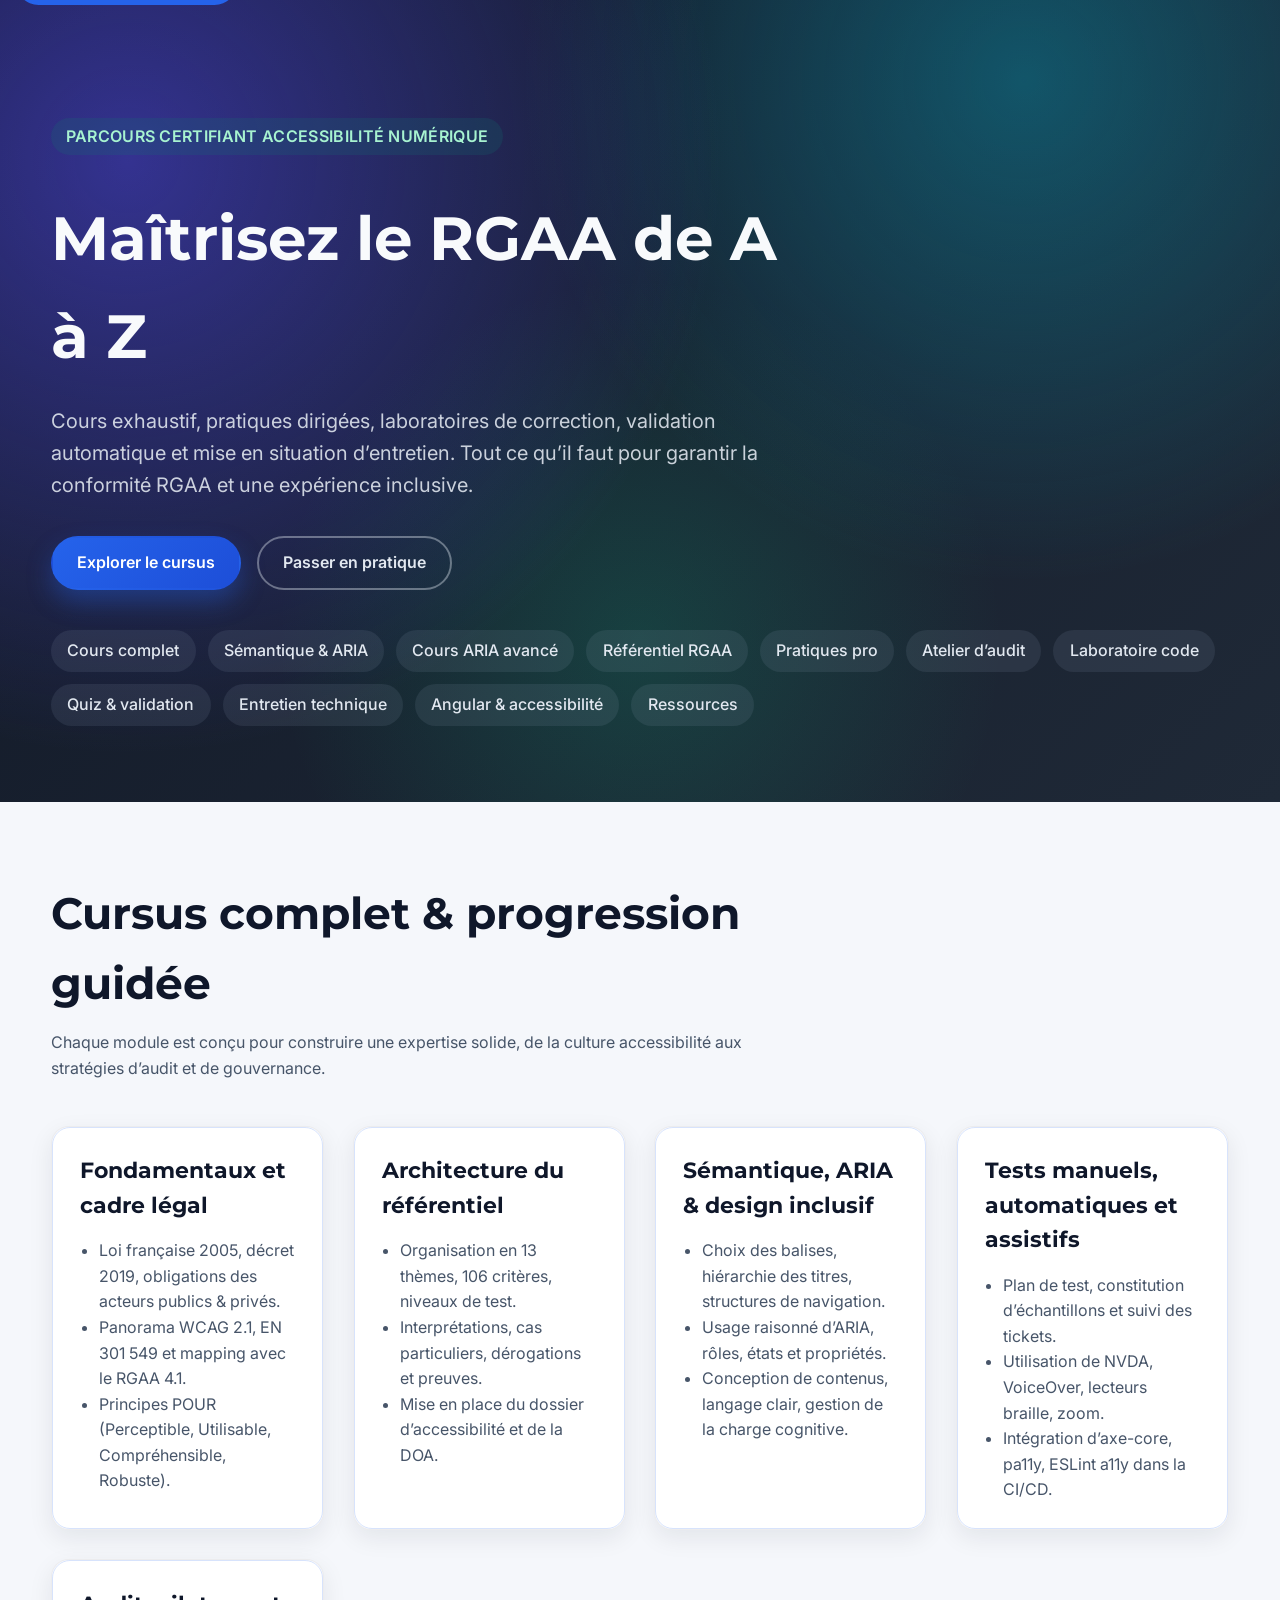
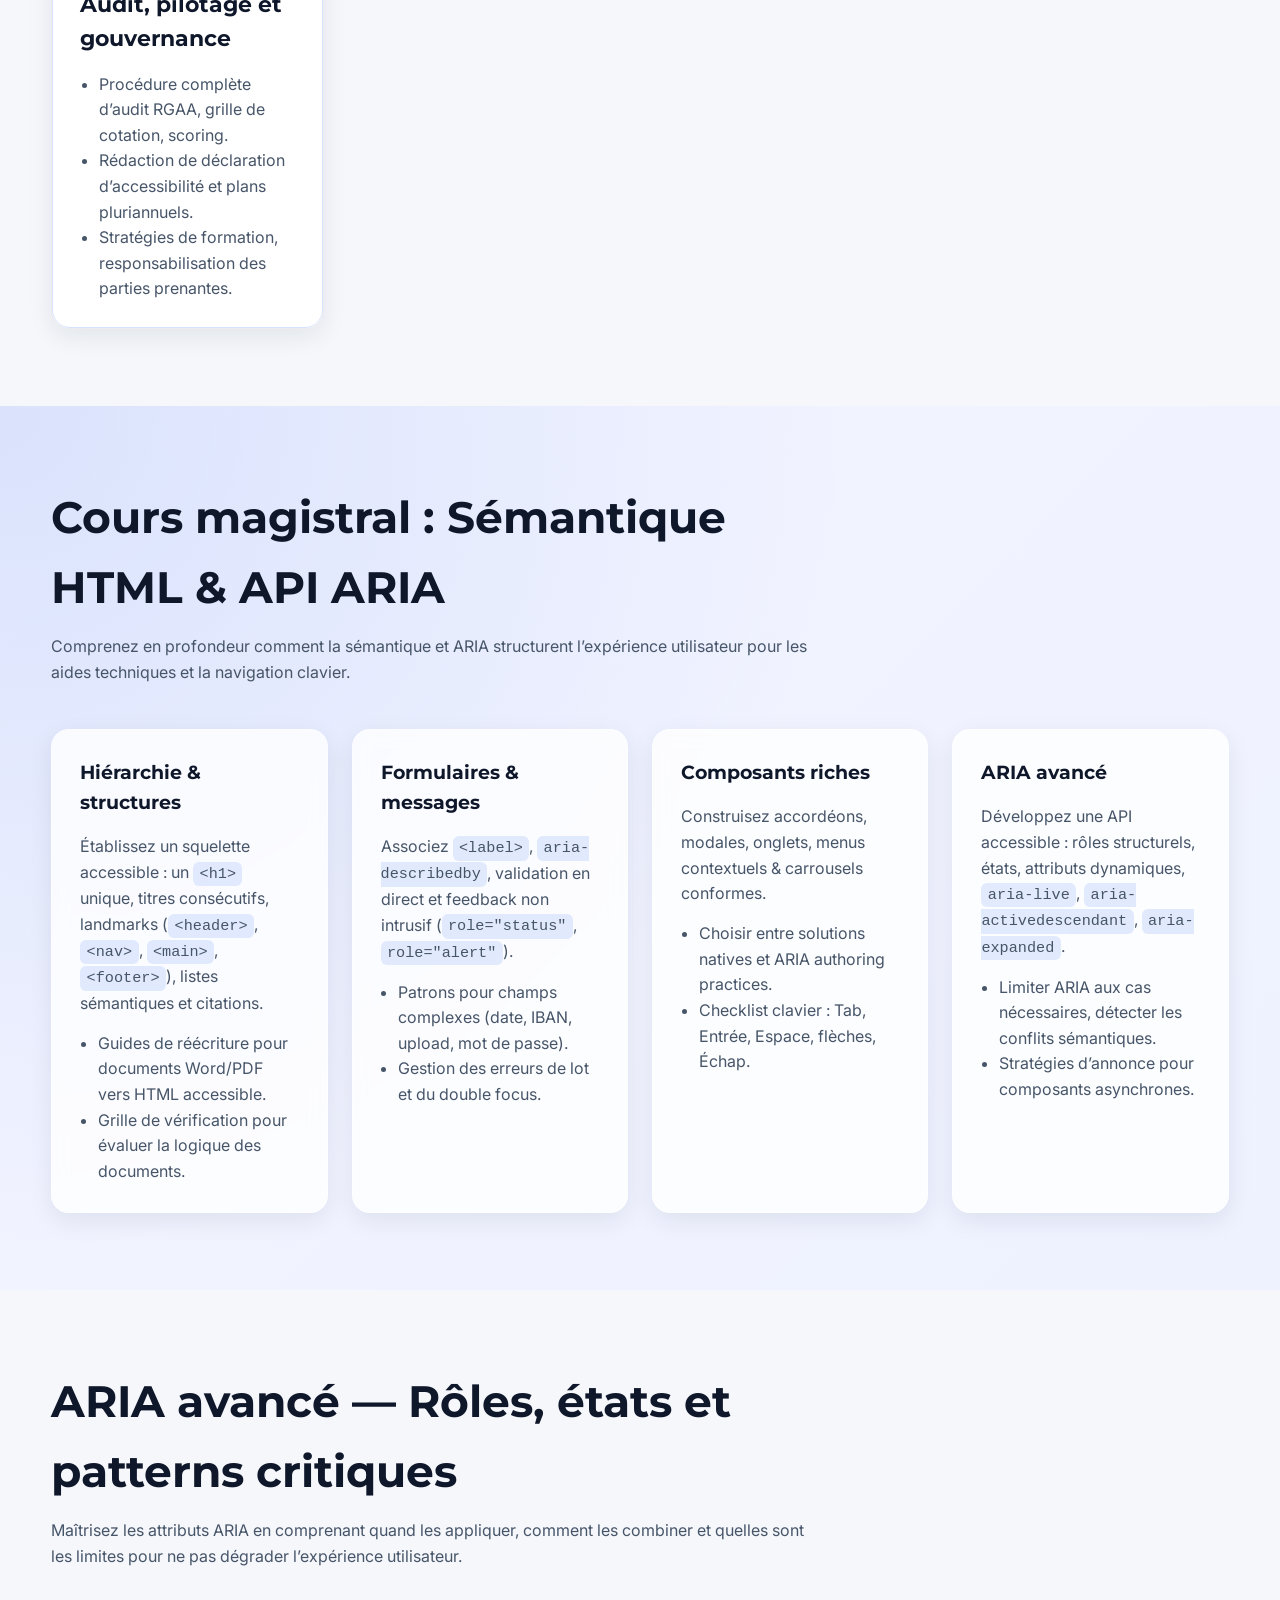
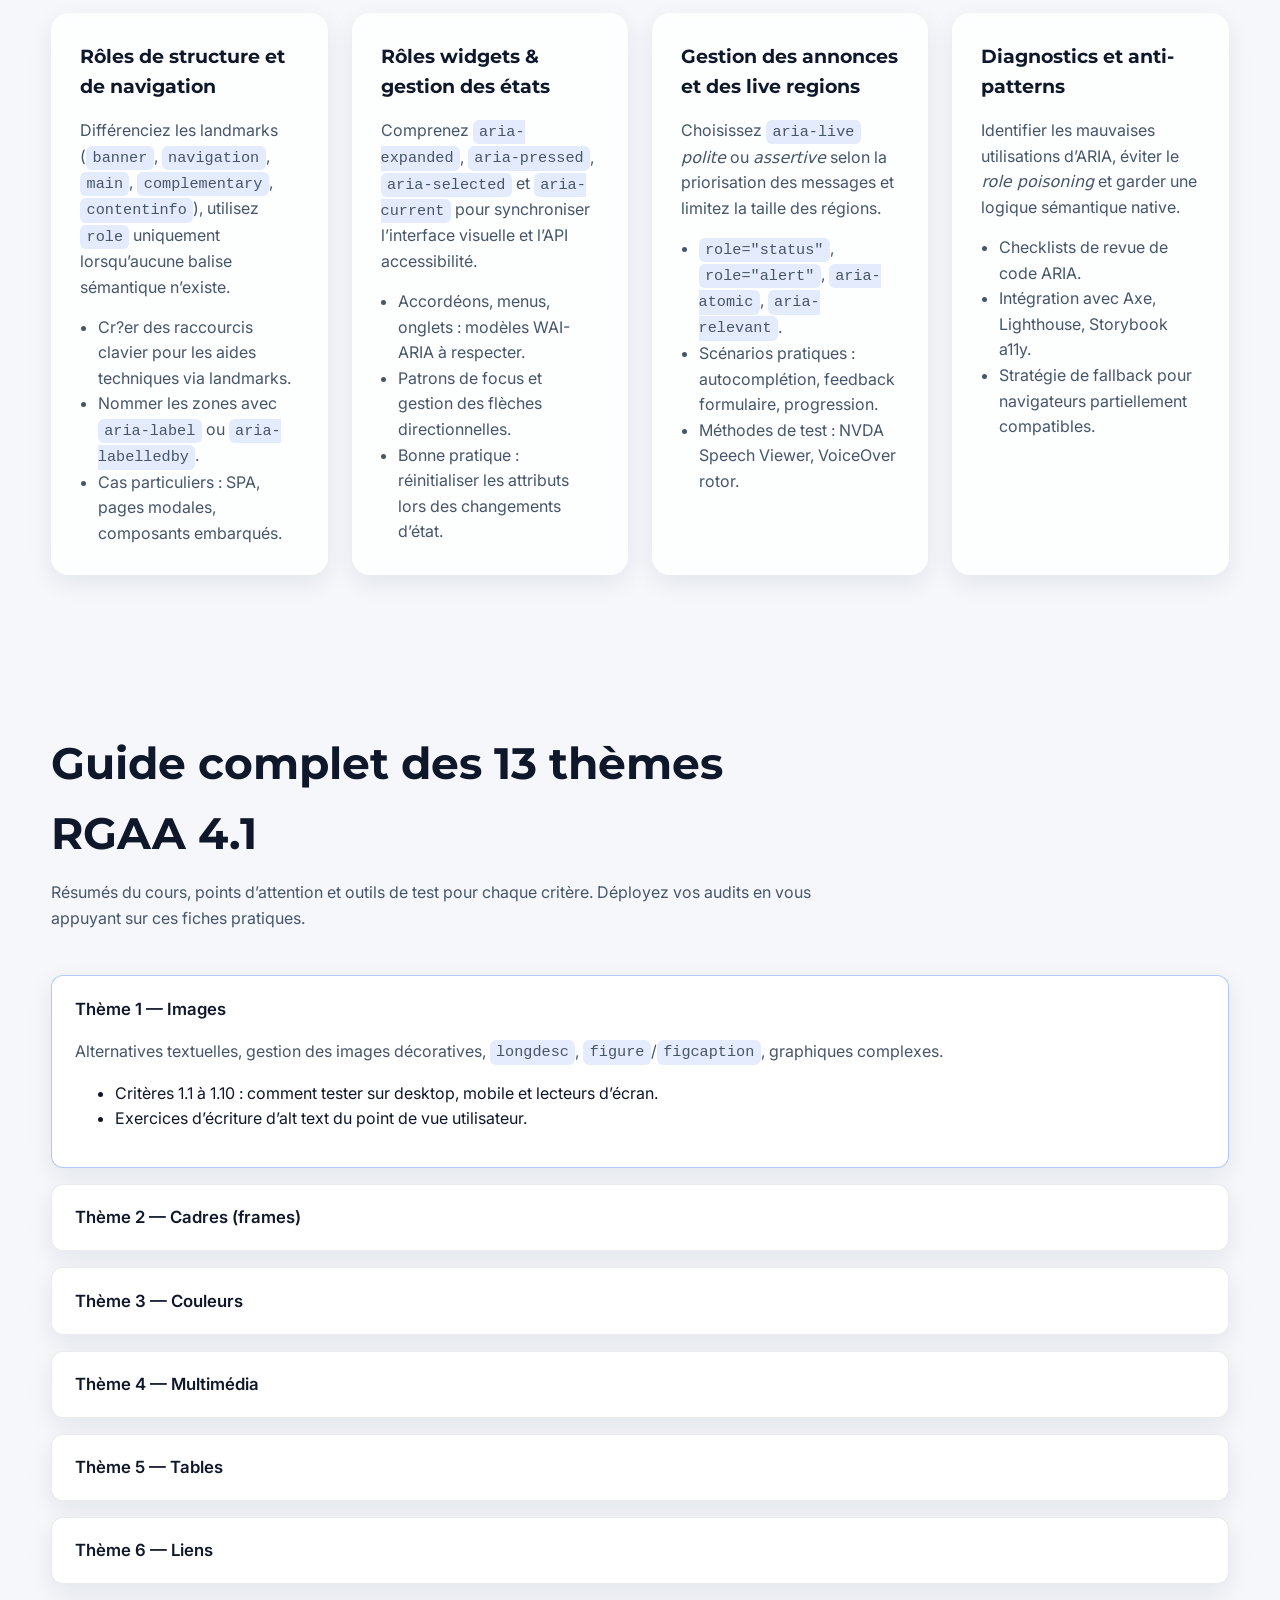
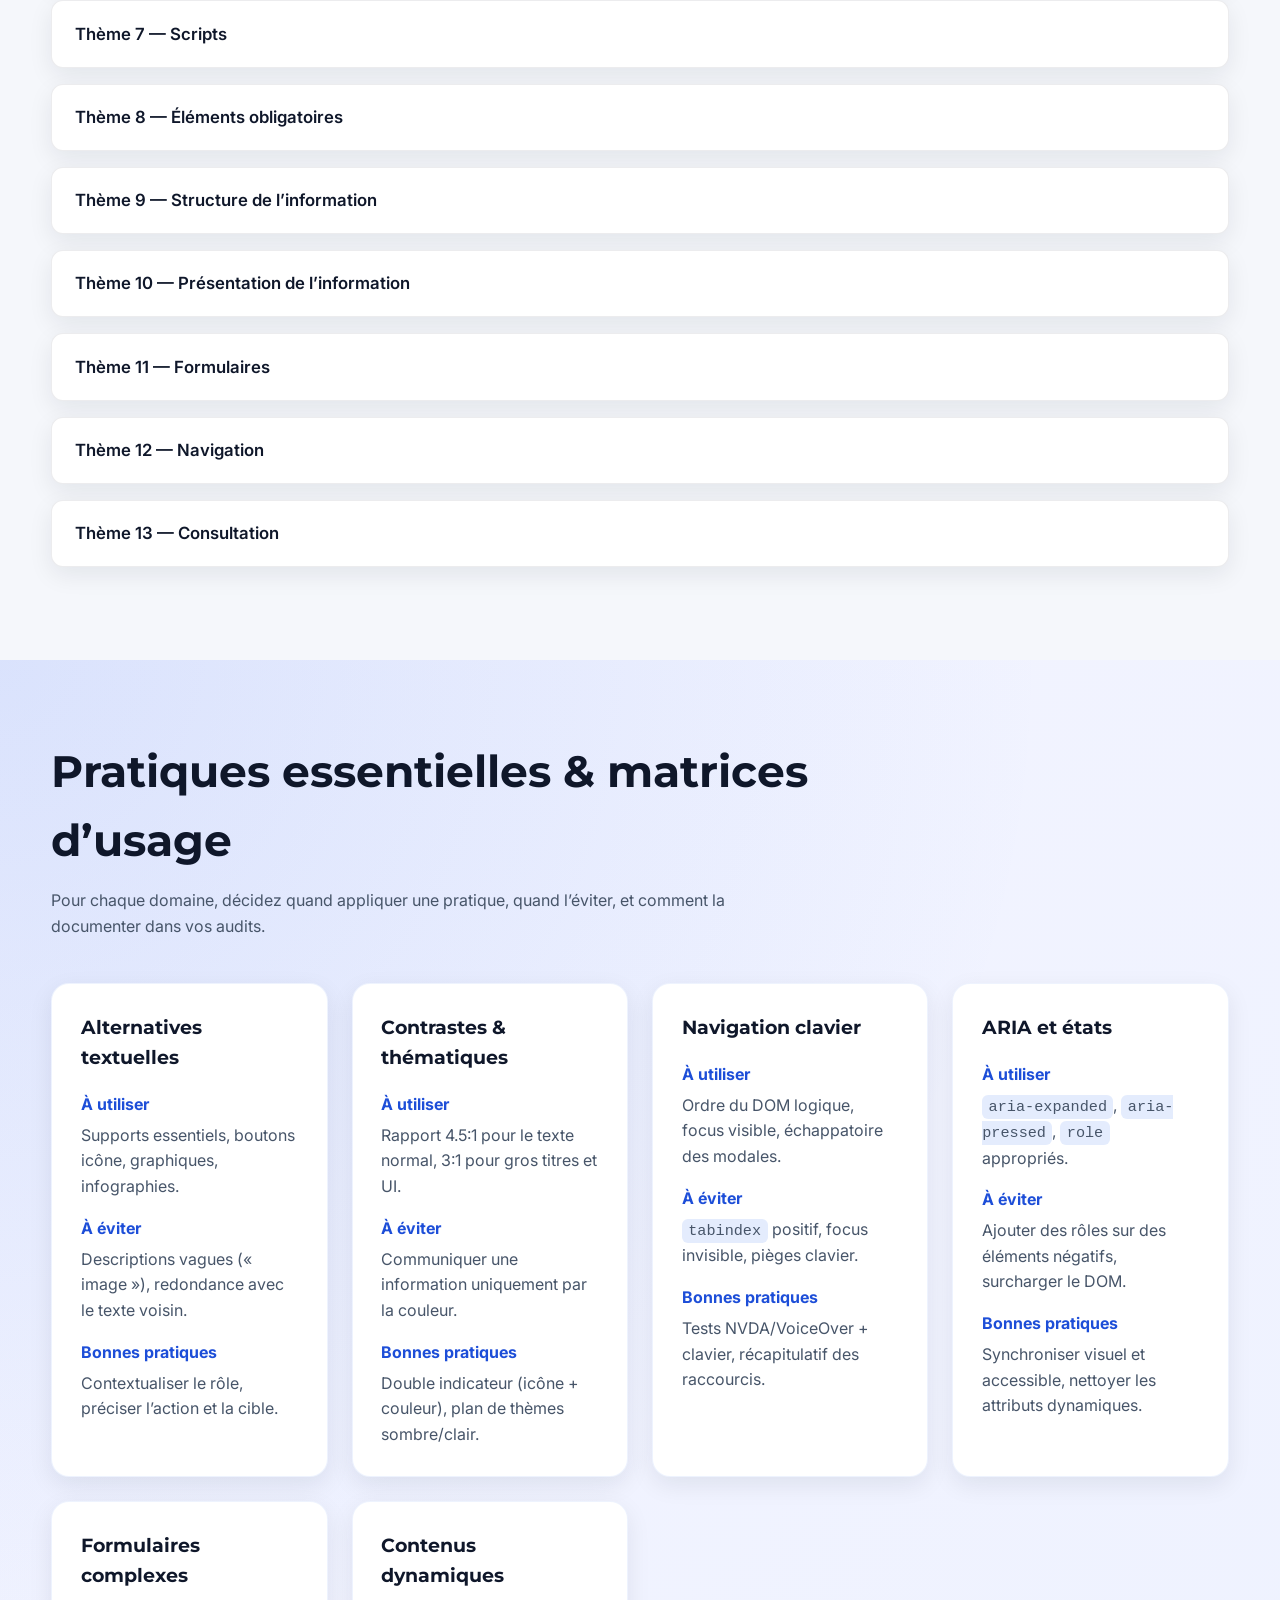
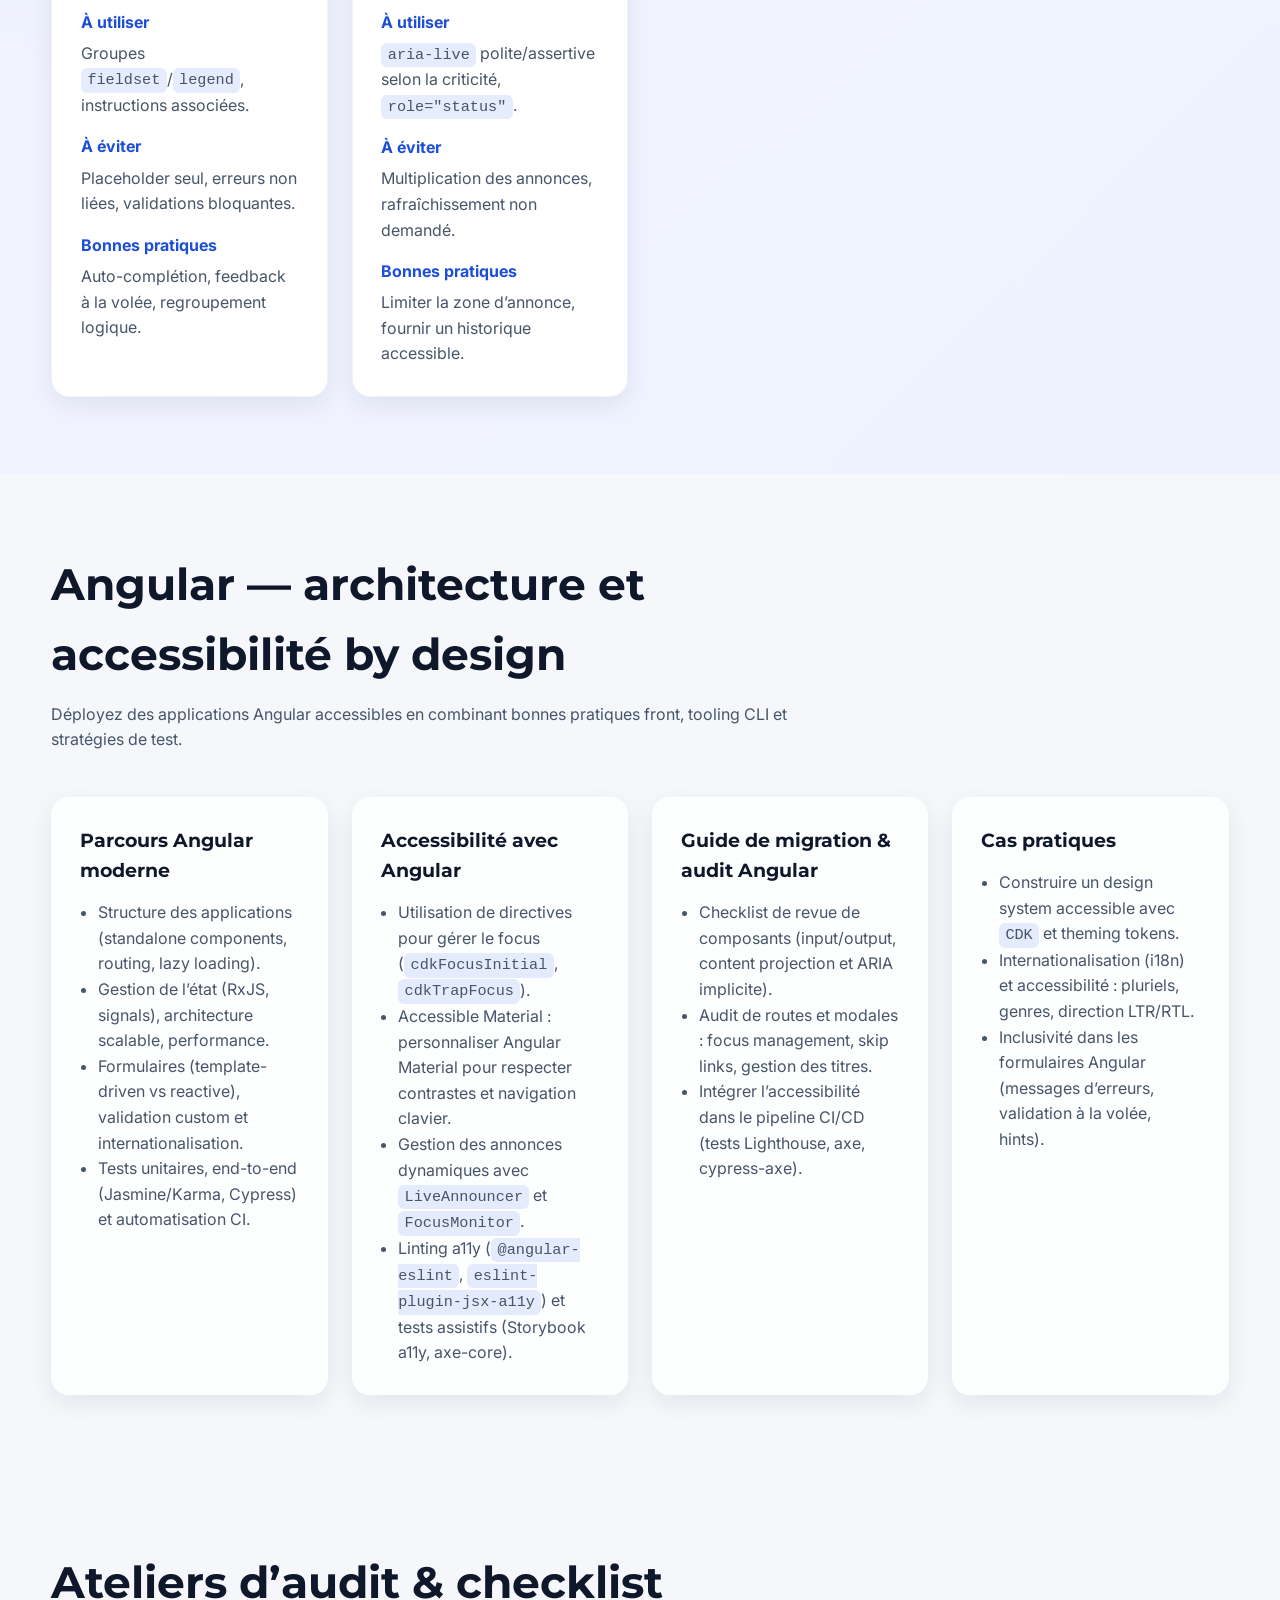
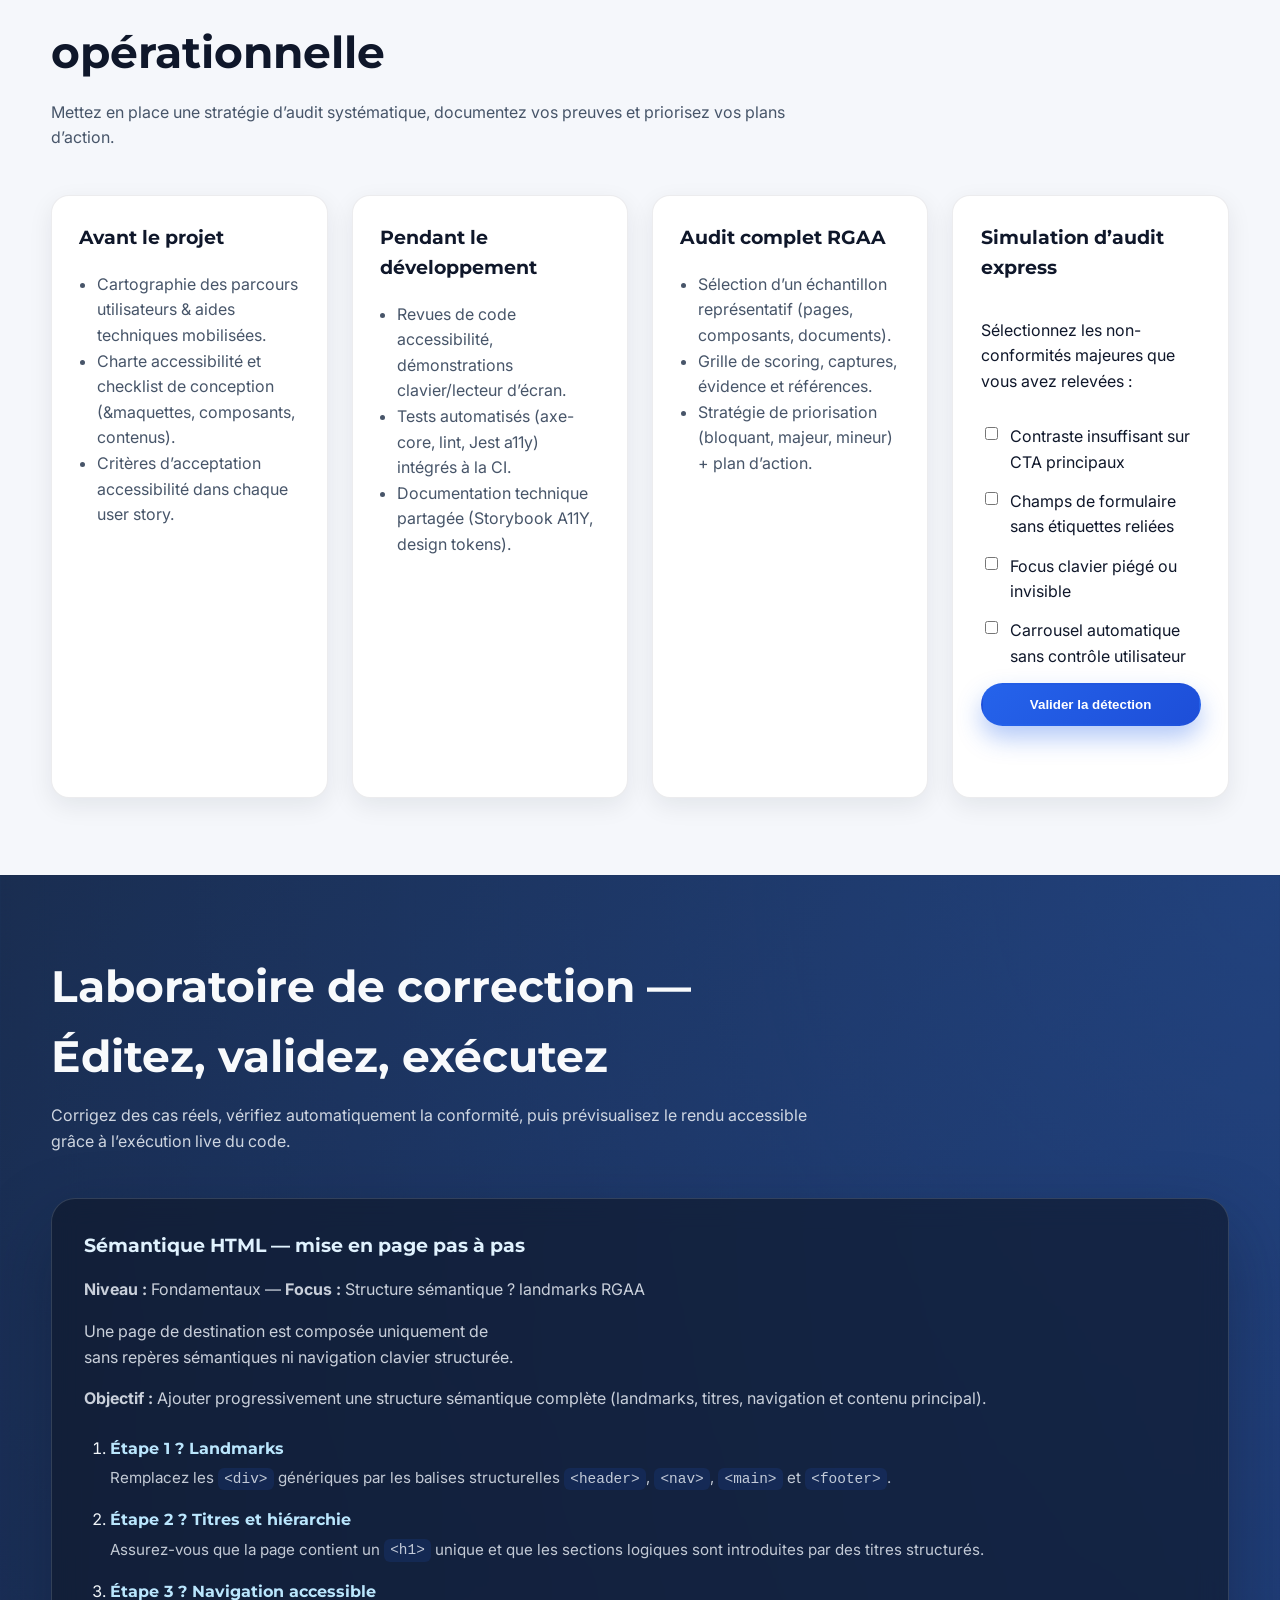
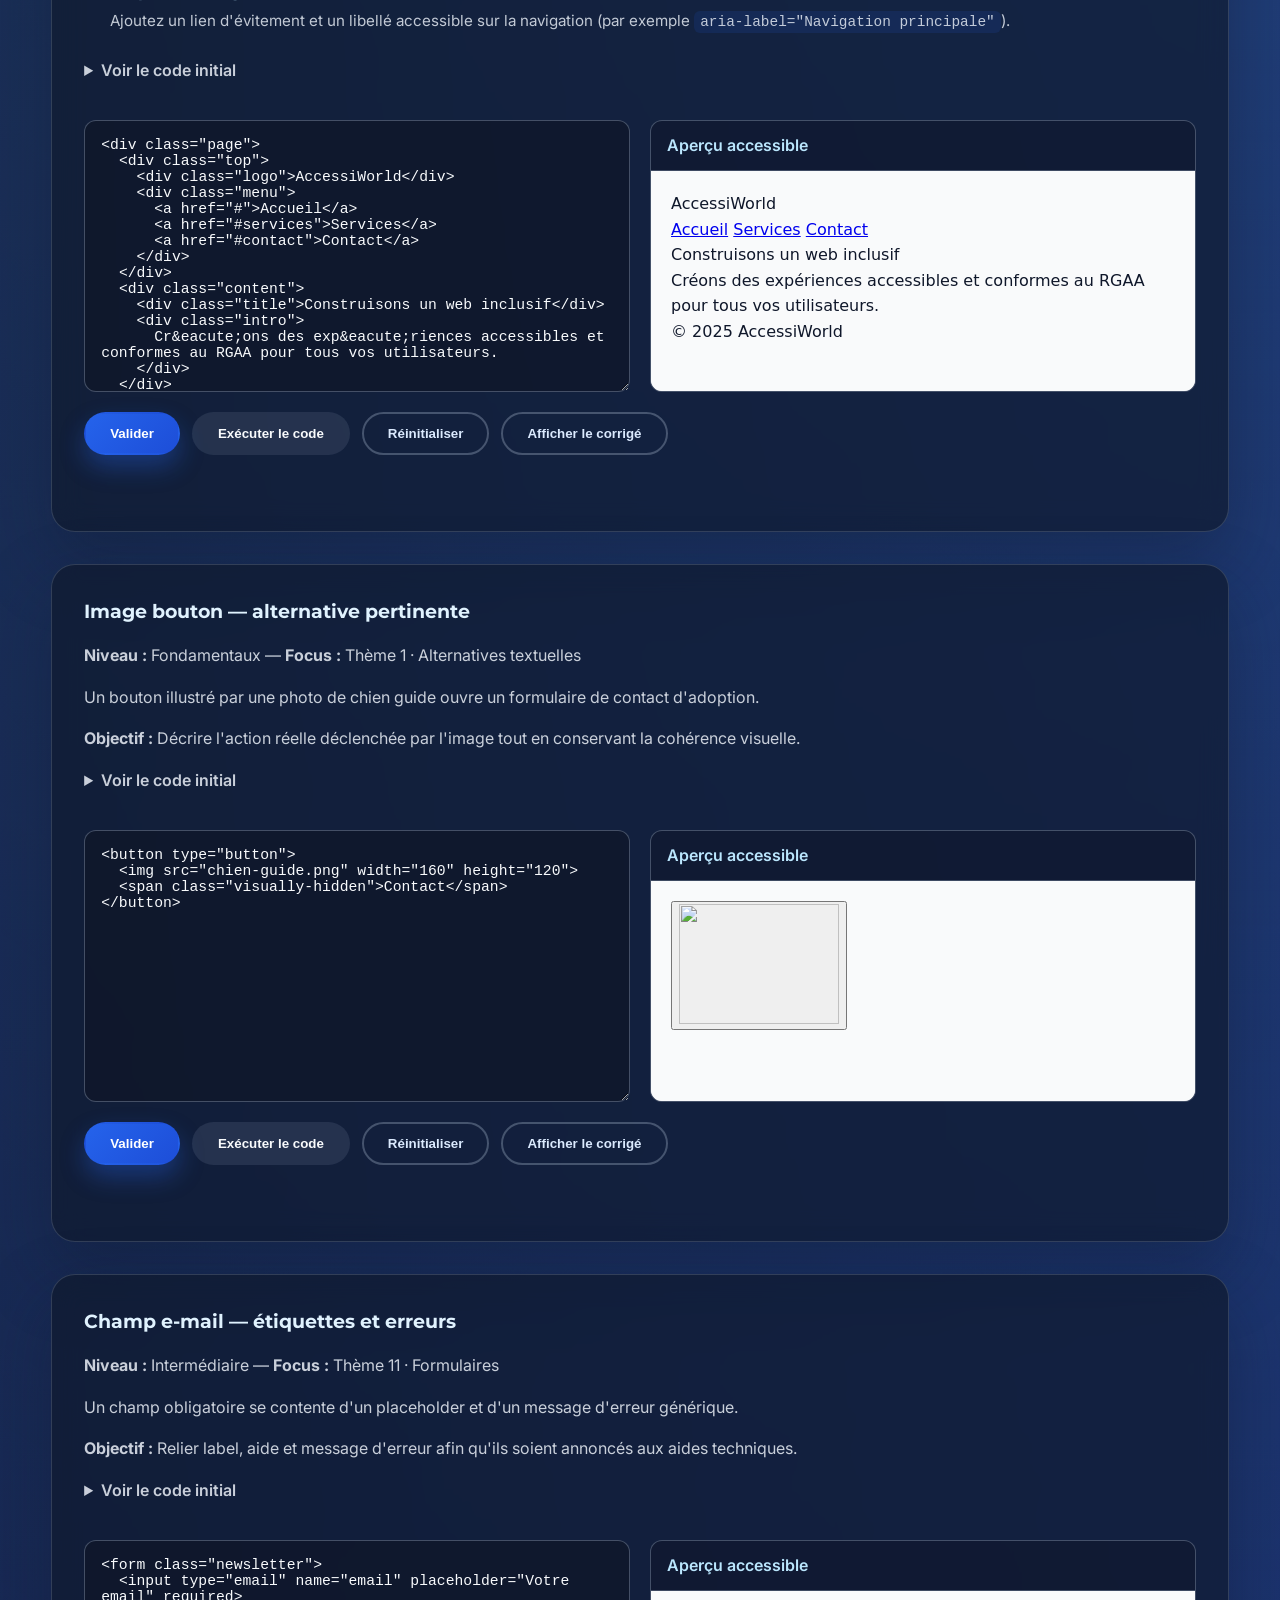
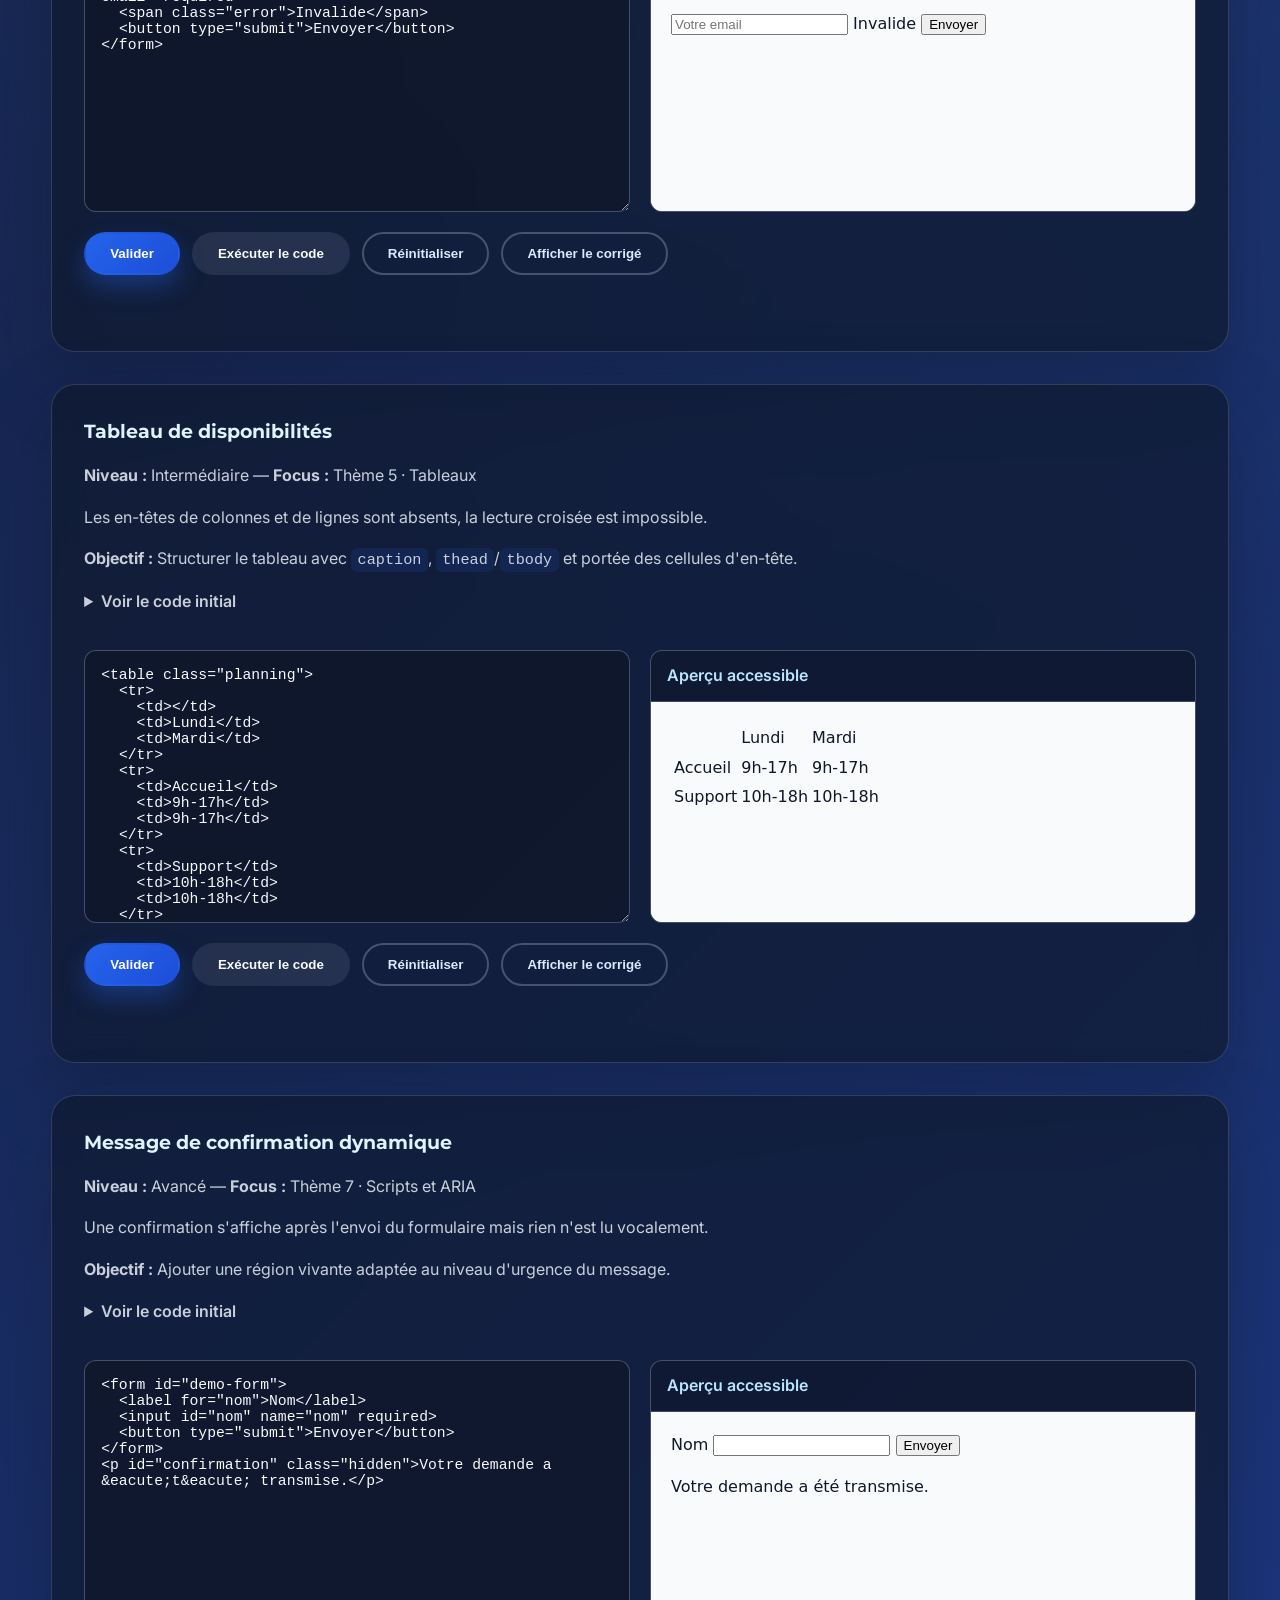
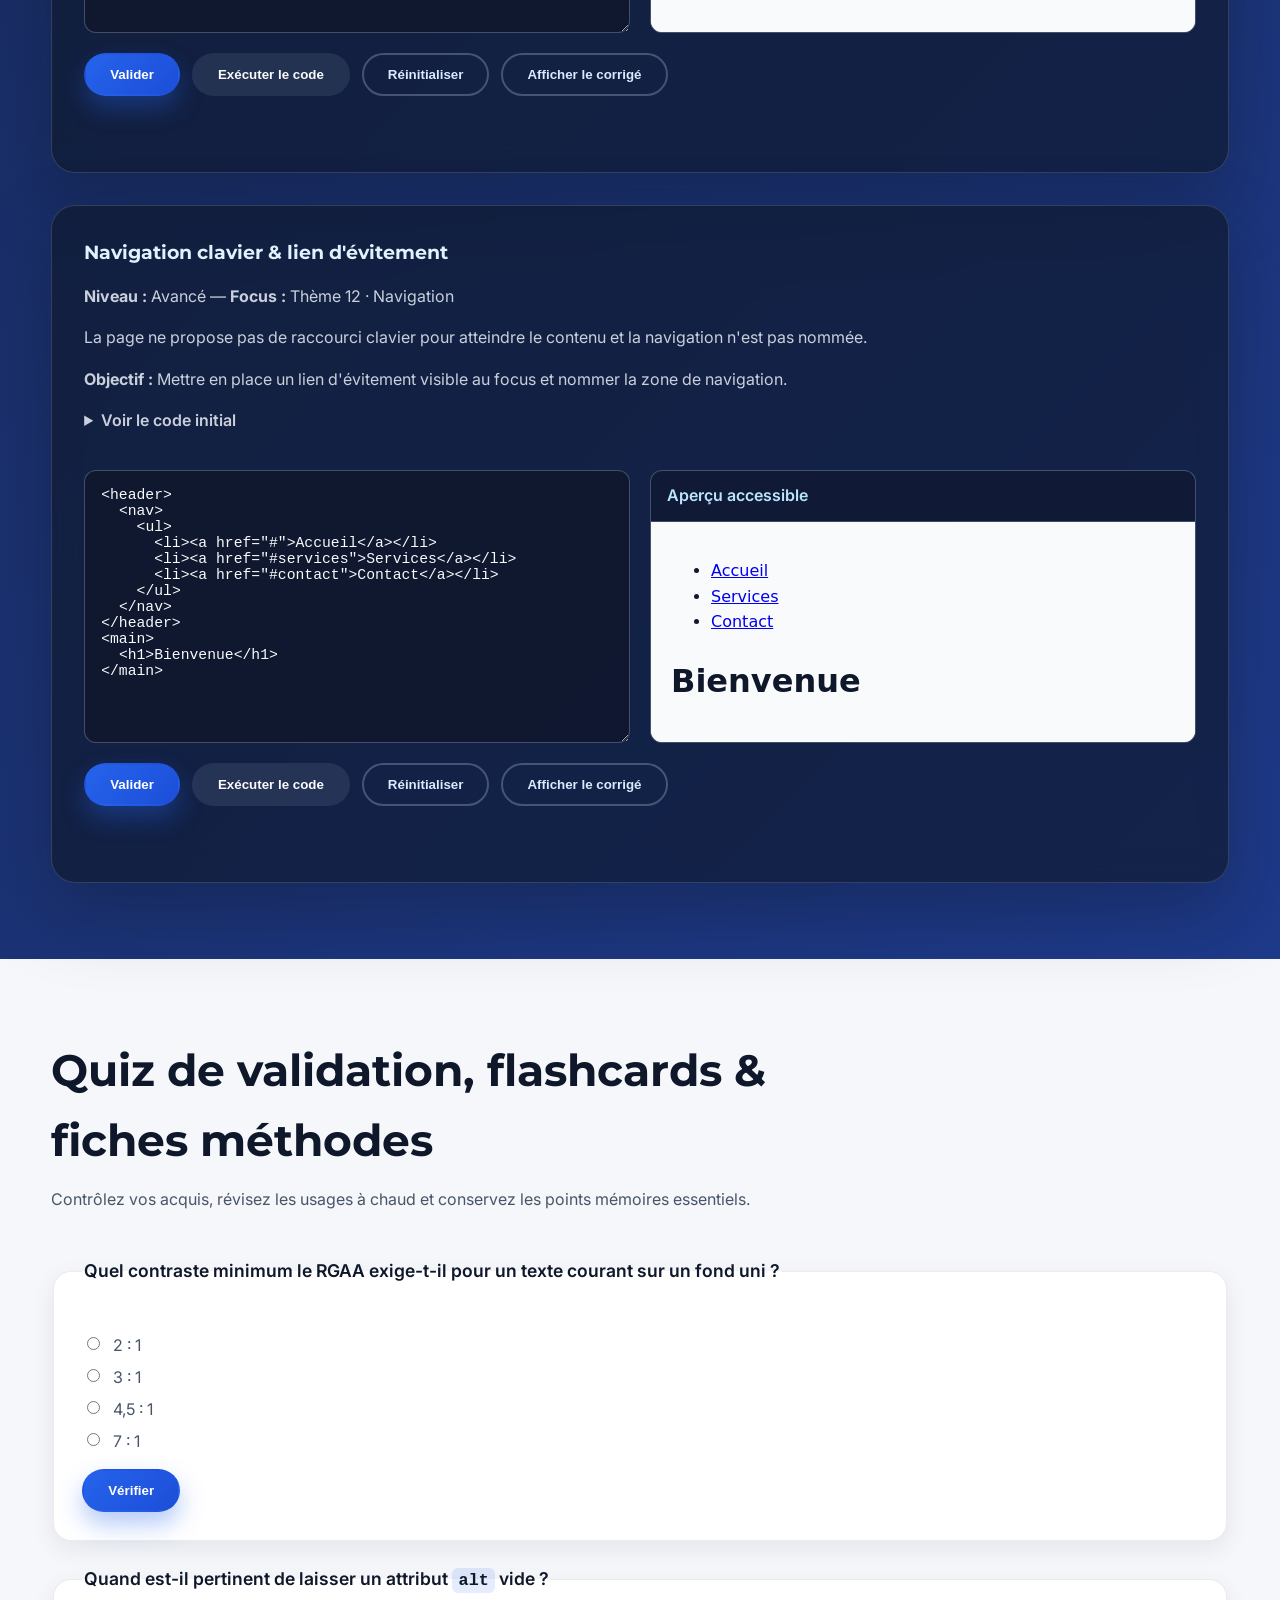
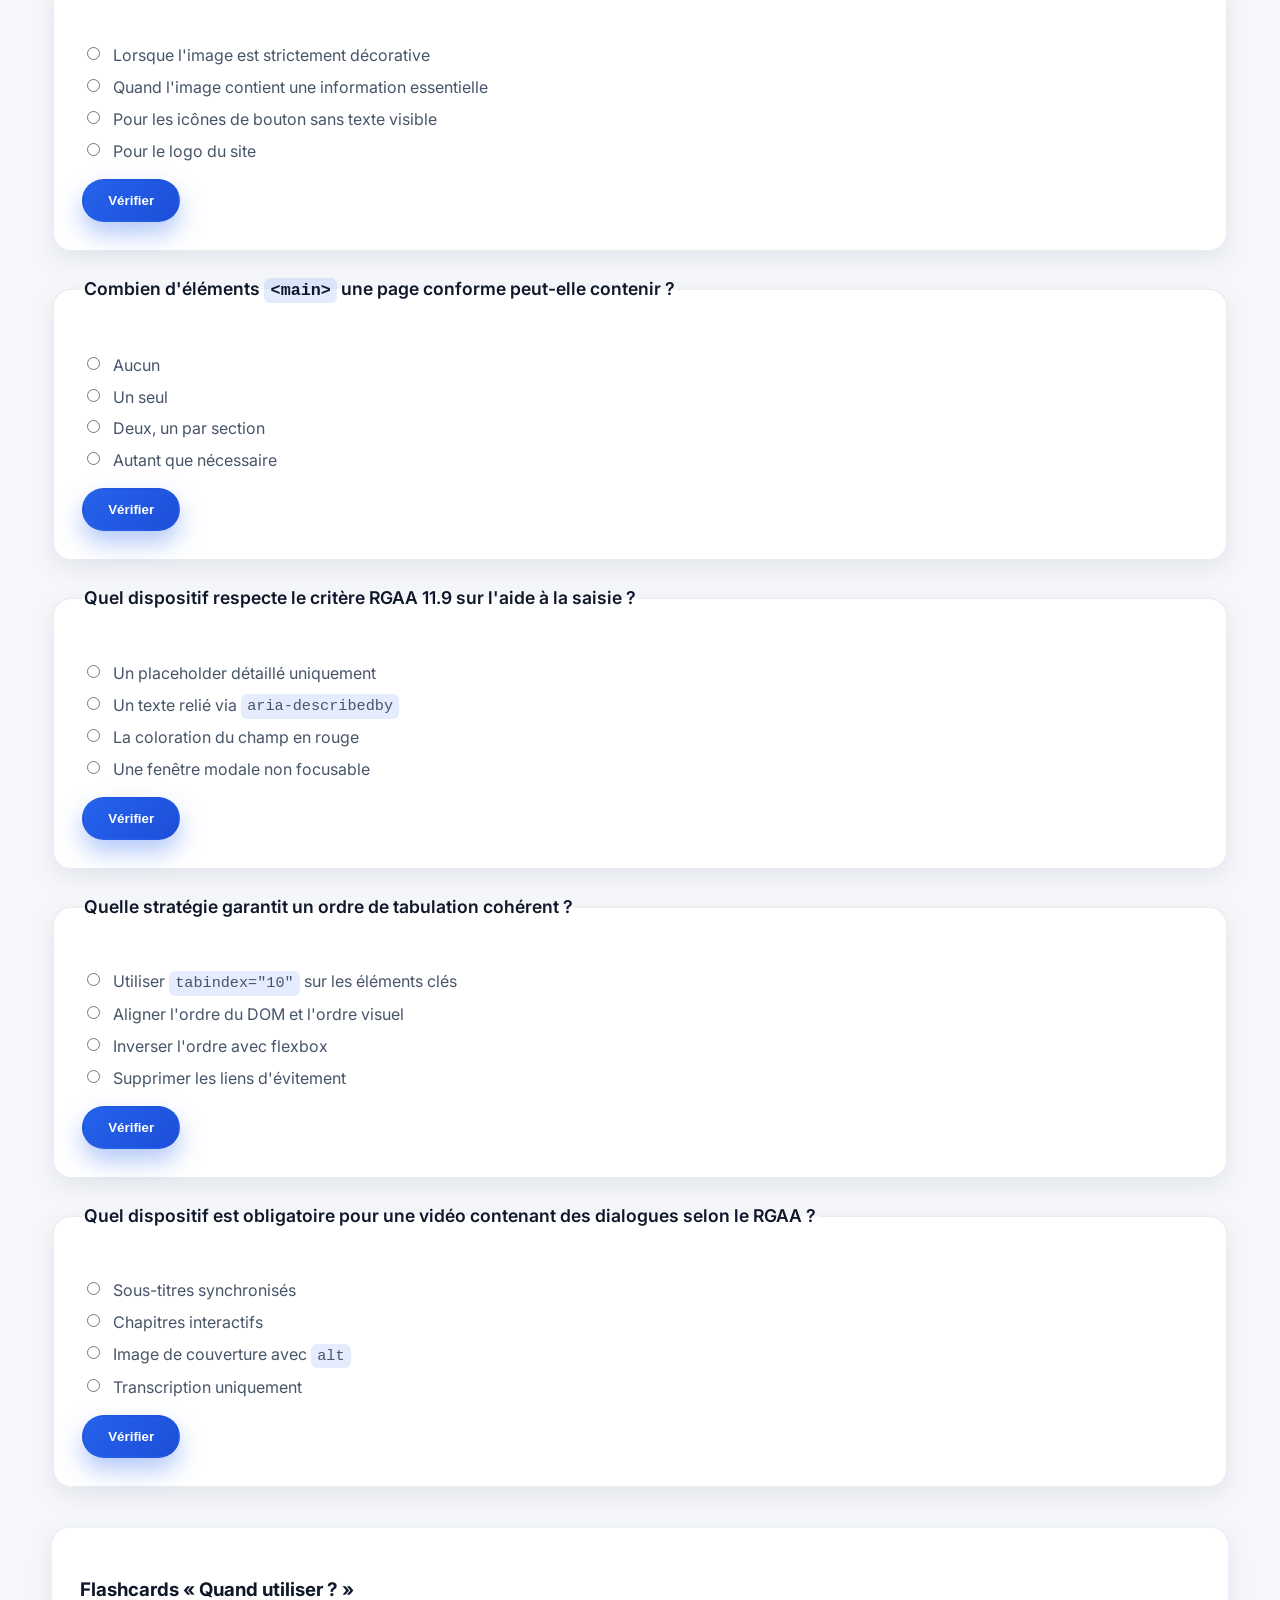
==== commit b0f35d2e: "feat: Add semantic HTML exercise and ARIA/Angular content This commit introduces a new interactive e" ====
--- a/index.html
+++ b/index.html
@@ -26,12 +26,14 @@
           <ul class="hero__nav-list">
             <li><a href="#curriculum">Cours complet</a></li>
             <li><a href="#semantique">S&eacute;mantique &amp; ARIA</a></li>
+            <li><a href="#aria-pro">Cours ARIA avanc&eacute;</a></li>
             <li><a href="#themes">R&eacute;f&eacute;rentiel RGAA</a></li>
             <li><a href="#patterns">Pratiques pro</a></li>
             <li><a href="#atelier">Atelier d&rsquo;audit</a></li>
             <li><a href="#laboratoire">Laboratoire code</a></li>
             <li><a href="#quiz">Quiz &amp; validation</a></li>
             <li><a href="#entretien">Entretien technique</a></li>
+            <li><a href="#angular">Angular &amp; accessibilit&eacute;</a></li>
             <li><a href="#ressources">Ressources</a></li>
           </ul>
         </nav>
@@ -145,6 +147,63 @@
               <ul>
                 <li>Limiter ARIA aux cas n&eacute;cessaires, d&eacute;tecter les conflits s&eacute;mantiques.</li>
                 <li>Strat&eacute;gies d&rsquo;annonce pour composants asynchrones.</li>
+              </ul>
+            </article>
+          </div>
+        </div>
+      </section>
+
+      <section id="aria-pro" class="section">
+        <div class="container">
+          <header class="section__header">
+            <h2>ARIA avanc&eacute; &mdash; R&ocirc;les, &eacute;tats et patterns critiques</h2>
+            <p>
+              Ma&icirc;trisez les attributs ARIA en comprenant quand les appliquer, comment les combiner et quelles sont les limites pour ne pas d&eacute;grader l&rsquo;exp&eacute;rience utilisateur.
+            </p>
+          </header>
+          <div class="module-grid">
+            <article class="module-card">
+              <h3>R&ocirc;les de structure et de navigation</h3>
+              <p>
+                Diff&eacute;renciez les landmarks (<code>banner</code>, <code>navigation</code>, <code>main</code>, <code>complementary</code>, <code>contentinfo</code>), utilisez <code>role</code> uniquement lorsqu&rsquo;aucune balise s&eacute;mantique n&rsquo;existe.
+              </p>
+              <ul>
+                <li>Cr?er des raccourcis clavier pour les aides techniques via landmarks.</li>
+                <li>Nommer les zones avec <code>aria-label</code> ou <code>aria-labelledby</code>.</li>
+                <li>Cas particuliers : SPA, pages modales, composants embarqu&eacute;s.</li>
+              </ul>
+            </article>
+            <article class="module-card">
+              <h3>R&ocirc;les widgets &amp; gestion des &eacute;tats</h3>
+              <p>
+                Comprenez <code>aria-expanded</code>, <code>aria-pressed</code>, <code>aria-selected</code> et <code>aria-current</code> pour synchroniser l&rsquo;interface visuelle et l&rsquo;API accessibilit&eacute;.
+              </p>
+              <ul>
+                <li>Accord&eacute;ons, menus, onglets : mod&egrave;les WAI-ARIA &agrave; respecter.</li>
+                <li>Patrons de focus et gestion des fl&egrave;ches directionnelles.</li>
+                <li>Bonne pratique : r&eacute;initialiser les attributs lors des changements d&rsquo;&eacute;tat.</li>
+              </ul>
+            </article>
+            <article class="module-card">
+              <h3>Gestion des annonces et des live regions</h3>
+              <p>
+                Choisissez <code>aria-live</code> <em>polite</em> ou <em>assertive</em> selon la priorisation des messages et limitez la taille des r&eacute;gions.
+              </p>
+              <ul>
+                <li><code>role="status"</code>, <code>role="alert"</code>, <code>aria-atomic</code>, <code>aria-relevant</code>.</li>
+                <li>Sc&eacute;narios pratiques : autocompl&eacute;tion, feedback formulaire, progression.</li>
+                <li>M&eacute;thodes de test : NVDA Speech Viewer, VoiceOver rotor.</li>
+              </ul>
+            </article>
+            <article class="module-card">
+              <h3>Diagnostics et anti-patterns</h3>
+              <p>
+                Identifier les mauvaises utilisations d&rsquo;ARIA, &eacute;viter le <em>role poisoning</em> et garder une logique s&eacute;mantique native.
+              </p>
+              <ul>
+                <li>Checklists de revue de code ARIA.</li>
+                <li>Int&eacute;gration avec Axe, Lighthouse, Storybook a11y.</li>
+                <li>Strat&eacute;gie de fallback pour navigateurs partiellement compatibles.</li>
               </ul>
             </article>
           </div>
@@ -301,6 +360,53 @@
                 <dt>Bonnes pratiques</dt>
                 <dd>Limiter la zone d&rsquo;annonce, fournir un historique accessible.</dd>
               </dl>
+            </article>
+          </div>
+        </div>
+      </section>
+
+      <section id="angular" class="section">
+        <div class="container">
+          <header class="section__header">
+            <h2>Angular &mdash; architecture et accessibilit&eacute; by design</h2>
+            <p>
+              D&eacute;ployez des applications Angular accessibles en combinant bonnes pratiques front, tooling CLI et strat&eacute;gies de test.
+            </p>
+          </header>
+          <div class="module-grid">
+            <article class="module-card">
+              <h3>Parcours Angular moderne</h3>
+              <ul>
+                <li>Structure des applications (standalone components, routing, lazy loading).</li>
+                <li>Gestion de l&rsquo;&eacute;tat (RxJS, signals), architecture scalable, performance.</li>
+                <li>Formulaires (template-driven vs reactive), validation custom et internationalisation.</li>
+                <li>Tests unitaires, end-to-end (Jasmine/Karma, Cypress) et automatisation CI.</li>
+              </ul>
+            </article>
+            <article class="module-card">
+              <h3>Accessibilit&eacute; avec Angular</h3>
+              <ul>
+                <li>Utilisation de directives pour g&eacute;rer le focus (<code>cdkFocusInitial</code>, <code>cdkTrapFocus</code>).</li>
+                <li>Accessible Material : personnaliser Angular Material pour respecter contrastes et navigation clavier.</li>
+                <li>Gestion des annonces dynamiques avec <code>LiveAnnouncer</code> et <code>FocusMonitor</code>.</li>
+                <li>Linting a11y (<code>@angular-eslint</code>, <code>eslint-plugin-jsx-a11y</code>) et tests assistifs (Storybook a11y, axe-core).</li>
+              </ul>
+            </article>
+            <article class="module-card">
+              <h3>Guide de migration &amp; audit Angular</h3>
+              <ul>
+                <li>Checklist de revue de composants (input/output, content projection et ARIA implicite).</li>
+                <li>Audit de routes et modales : focus management, skip links, gestion des titres.</li>
+                <li>Int&eacute;grer l&rsquo;accessibilit&eacute; dans le pipeline CI/CD (tests Lighthouse, axe, cypress-axe).</li>
+              </ul>
+            </article>
+            <article class="module-card">
+              <h3>Cas pratiques</h3>
+              <ul>
+                <li>Construire un design system accessible avec <code>CDK</code> et theming tokens.</li>
+                <li>Internationalisation (i18n) et accessibilit&eacute; : pluriels, genres, direction LTR/RTL.</li>
+                <li>Inclusivit&eacute; dans les formulaires Angular (messages d&rsquo;erreurs, validation &agrave; la vol&eacute;e, hints).</li>
+              </ul>
             </article>
           </div>
         </div>
--- a/styles.css
+++ b/styles.css
@@ -485,6 +485,30 @@
   font-size: 0.92rem;
 }
 
+.exercise-steps {
+  margin: 1.5rem 0;
+  padding-left: 1.6rem;
+  color: #f1f5f9;
+  counter-reset: steps;
+}
+
+.exercise-steps li {
+  margin-bottom: 1rem;
+}
+
+.exercise-steps li strong {
+  display: block;
+  font-family: var(--font-heading);
+  color: #bae6fd;
+  margin-bottom: 0.3rem;
+}
+
+.exercise-steps li p {
+  margin: 0;
+  color: rgba(226, 232, 240, 0.85);
+  font-size: 0.95rem;
+}
+
 .exercise-card textarea:focus-visible {
   outline: 3px solid rgba(96, 165, 250, 0.55);
   outline-offset: 2px;
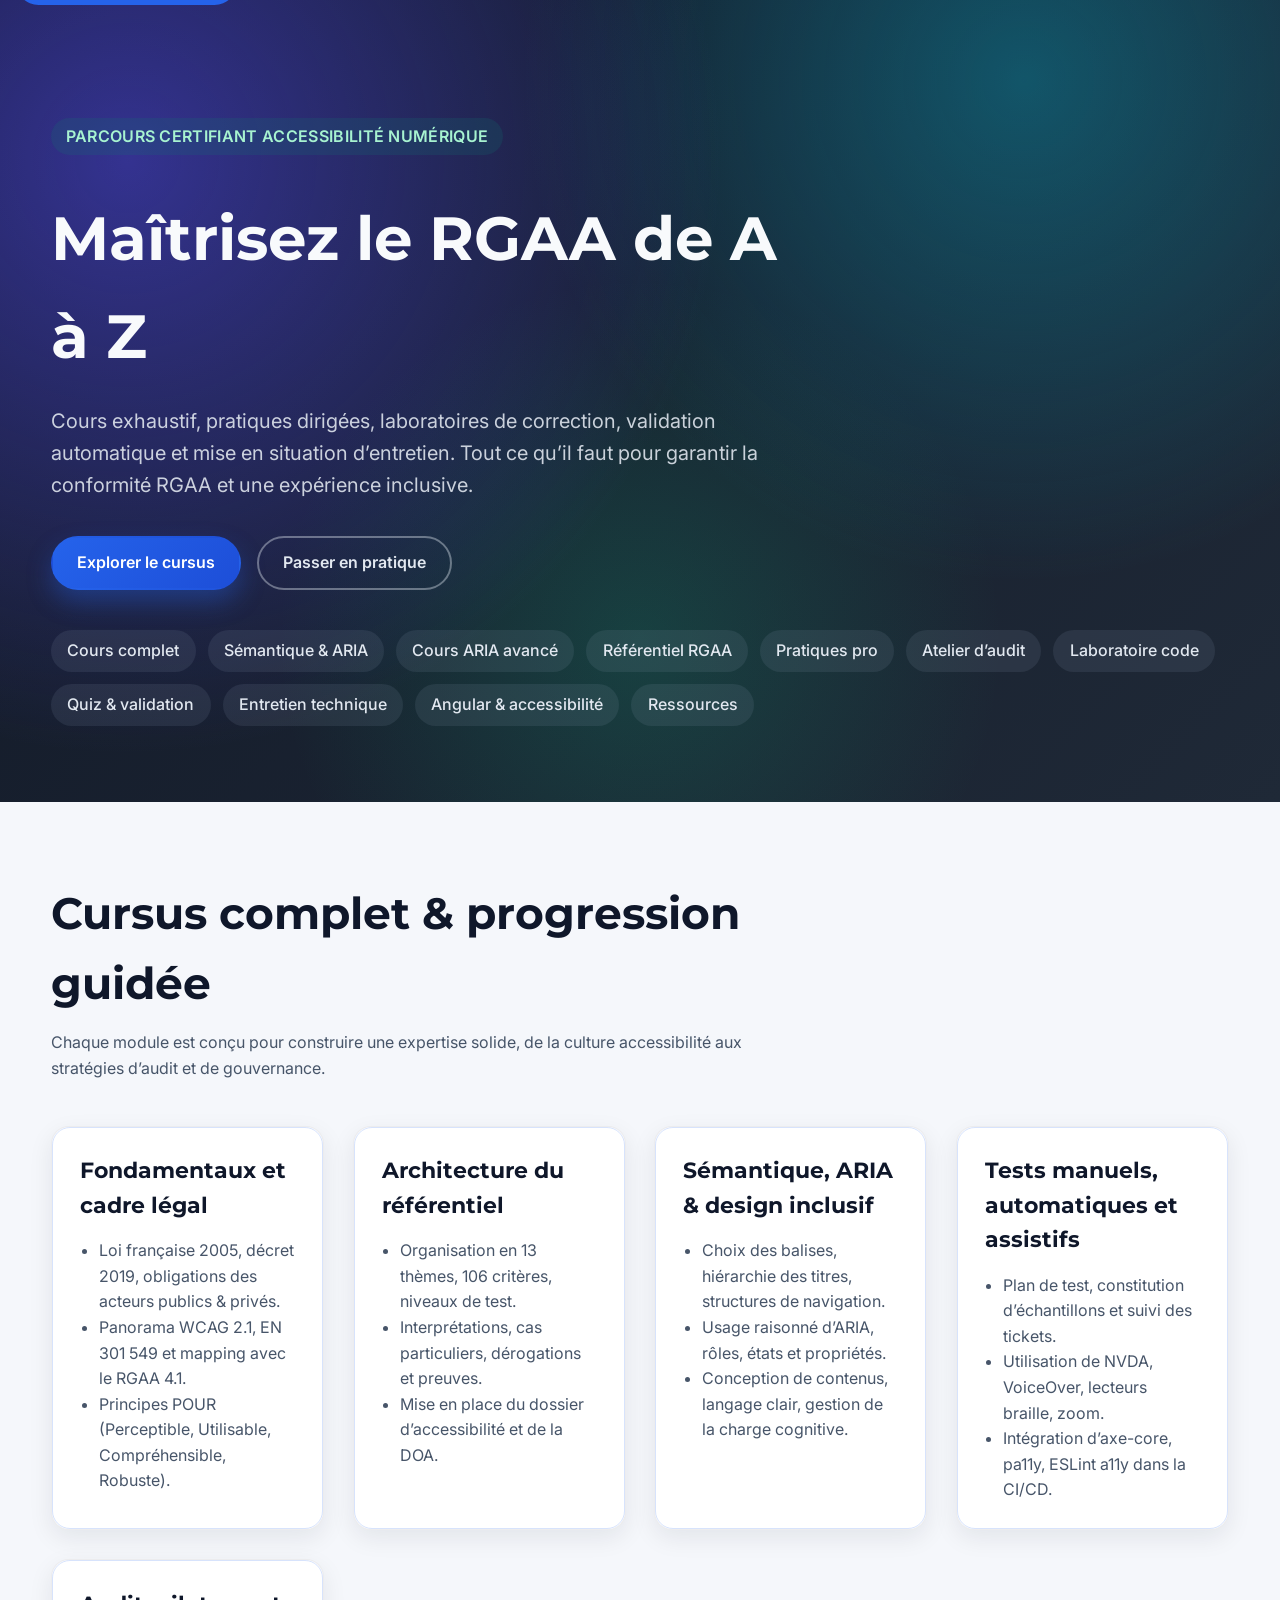
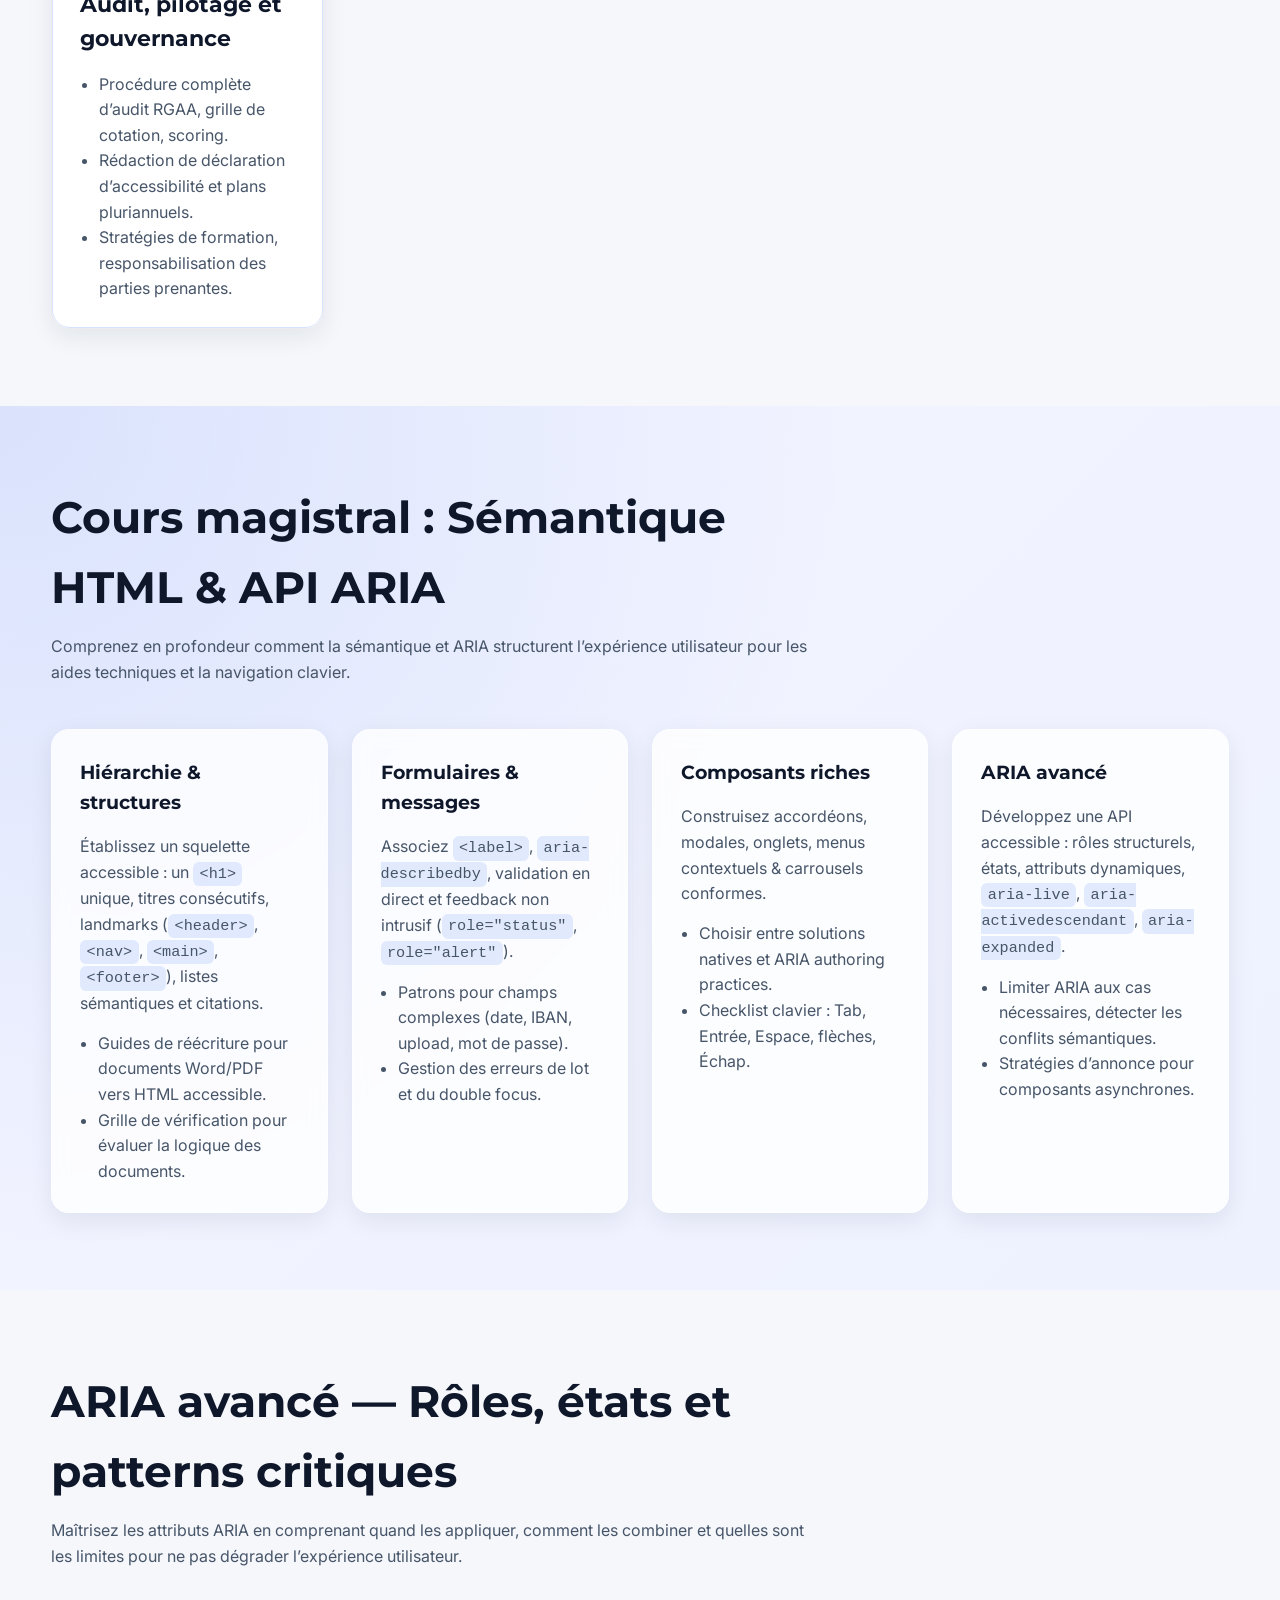
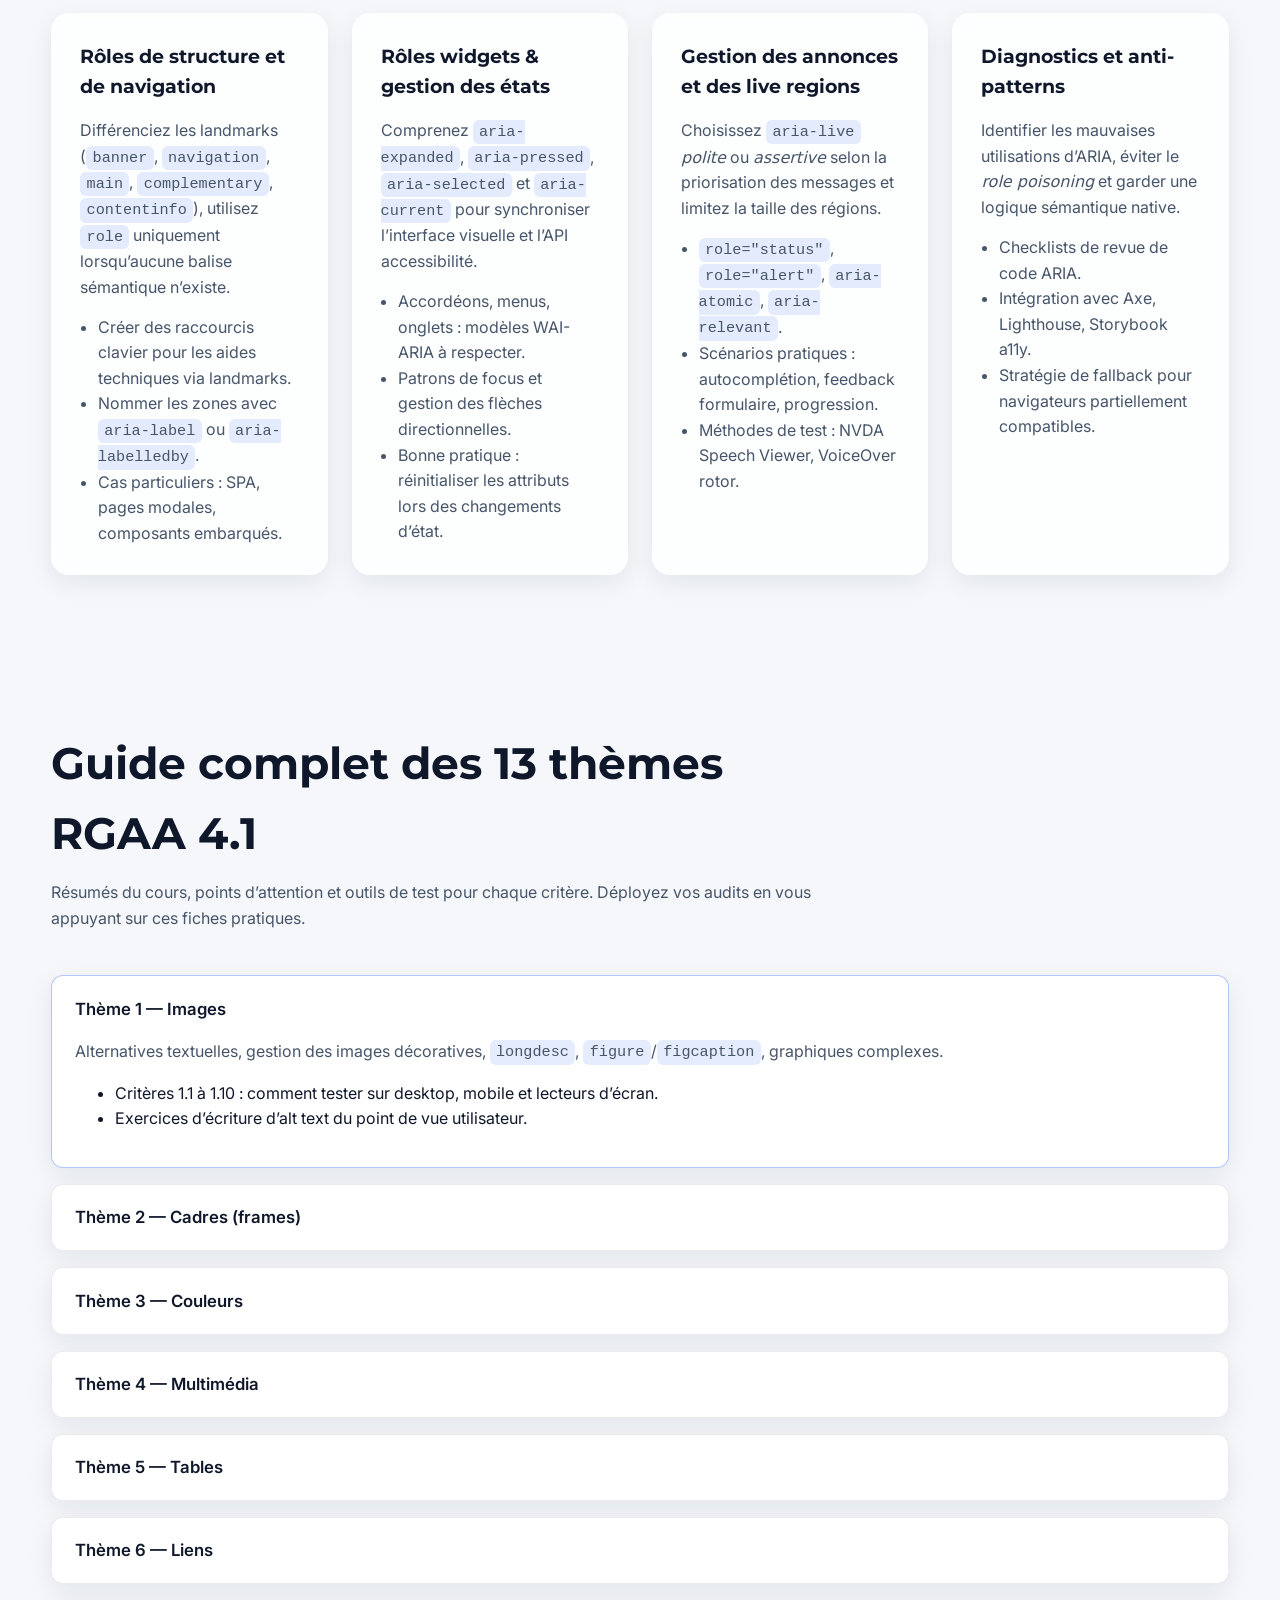
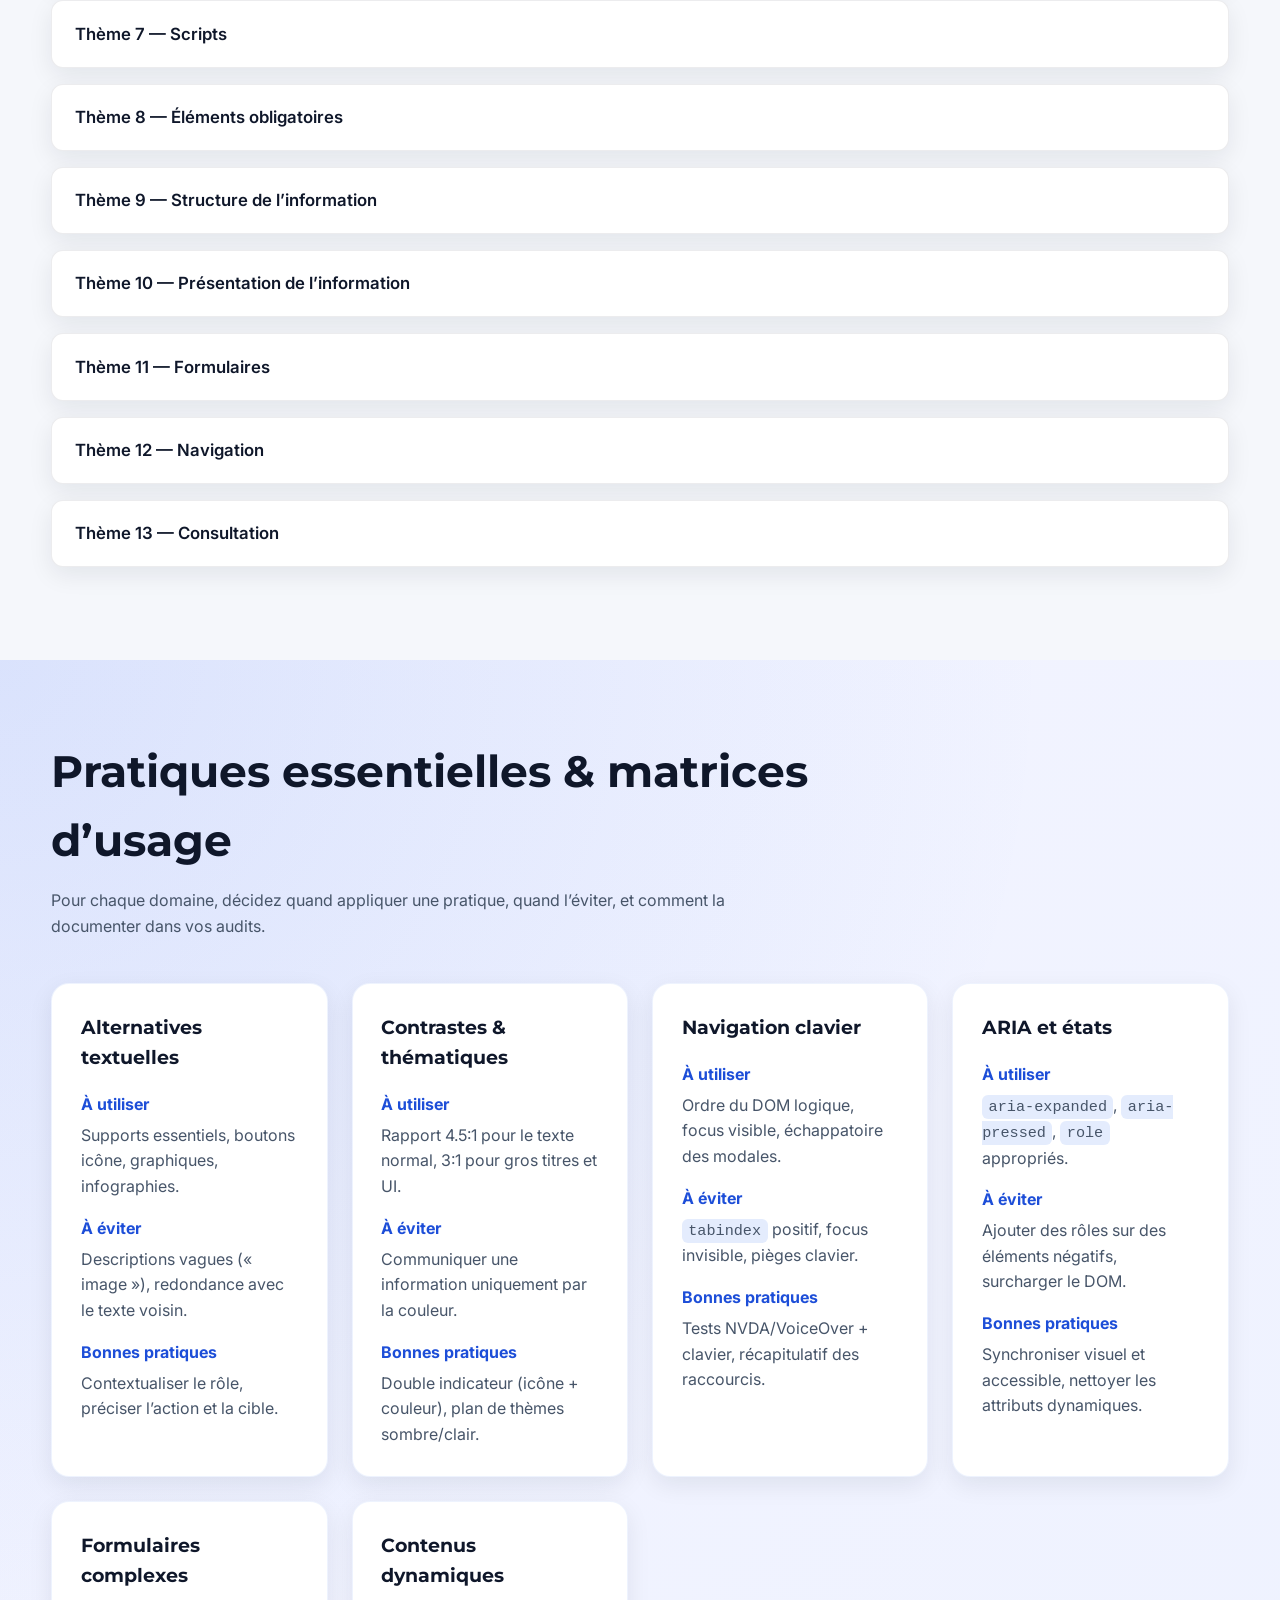
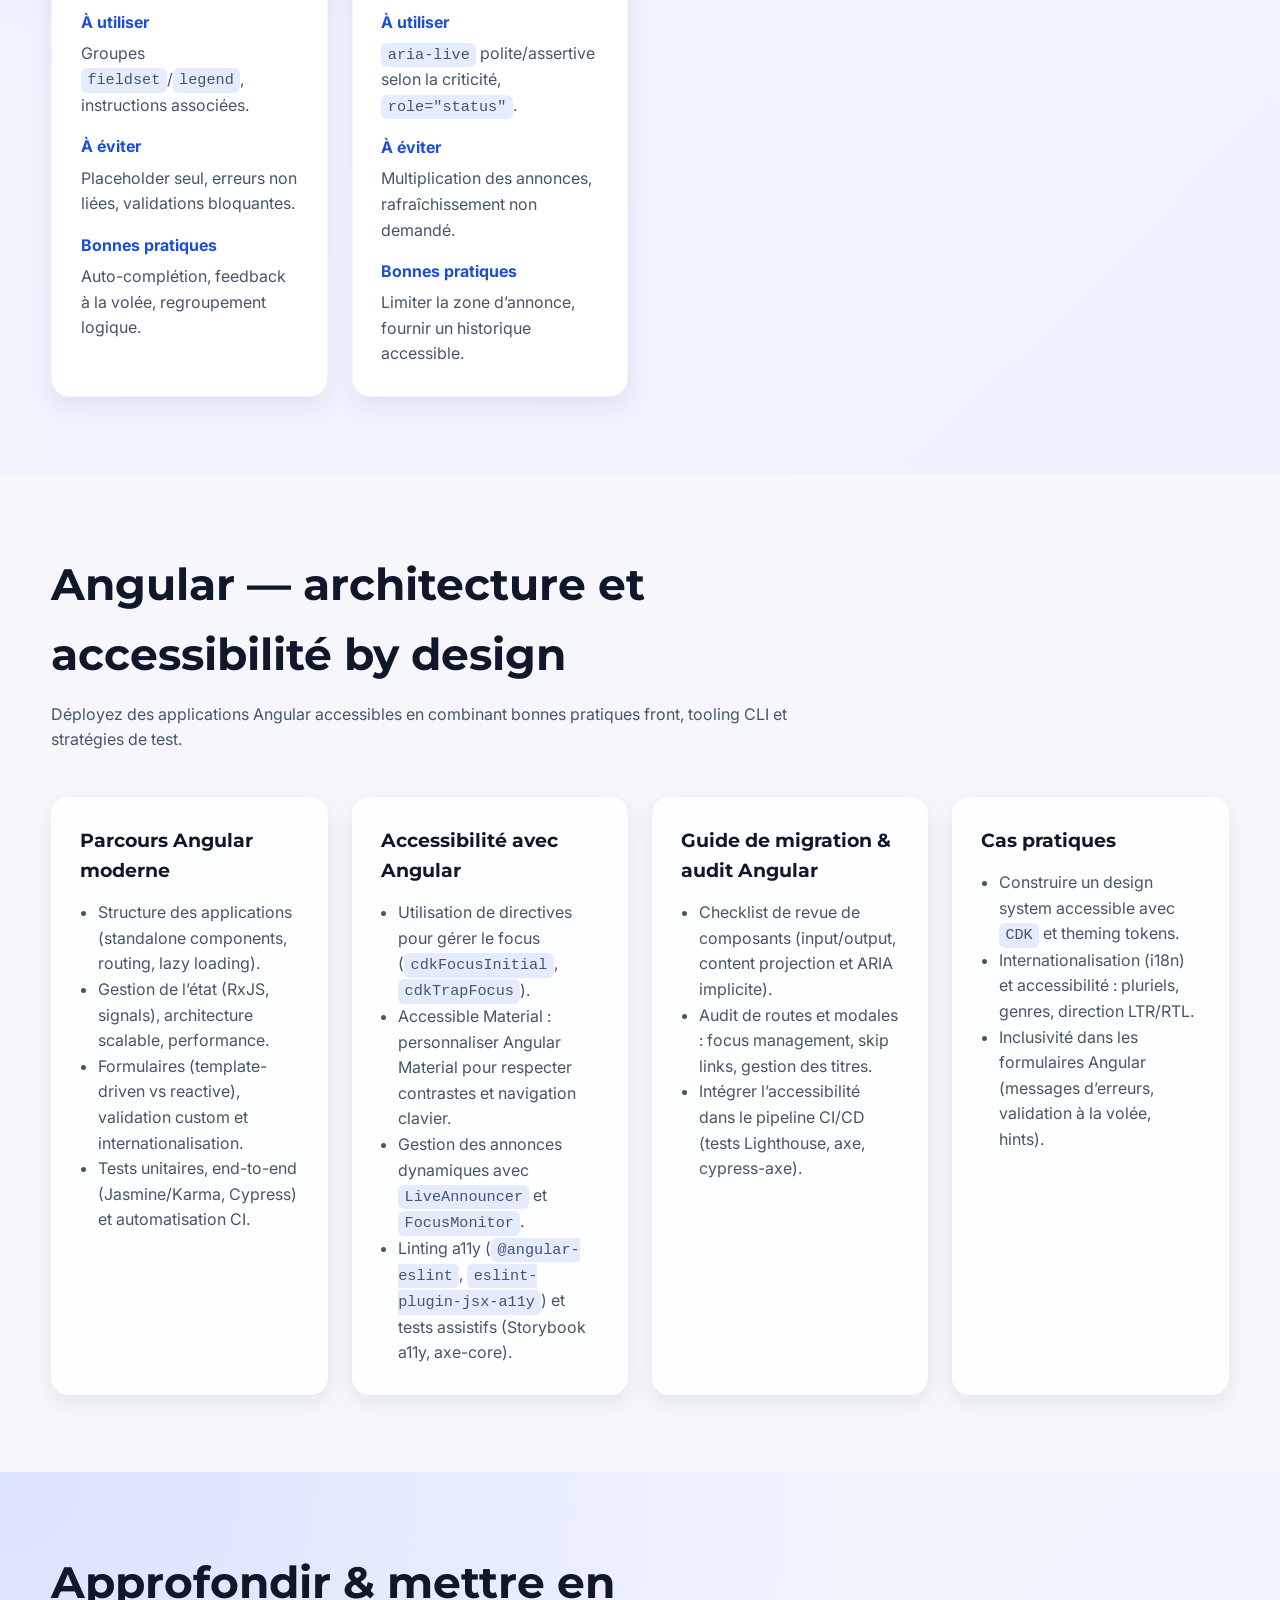
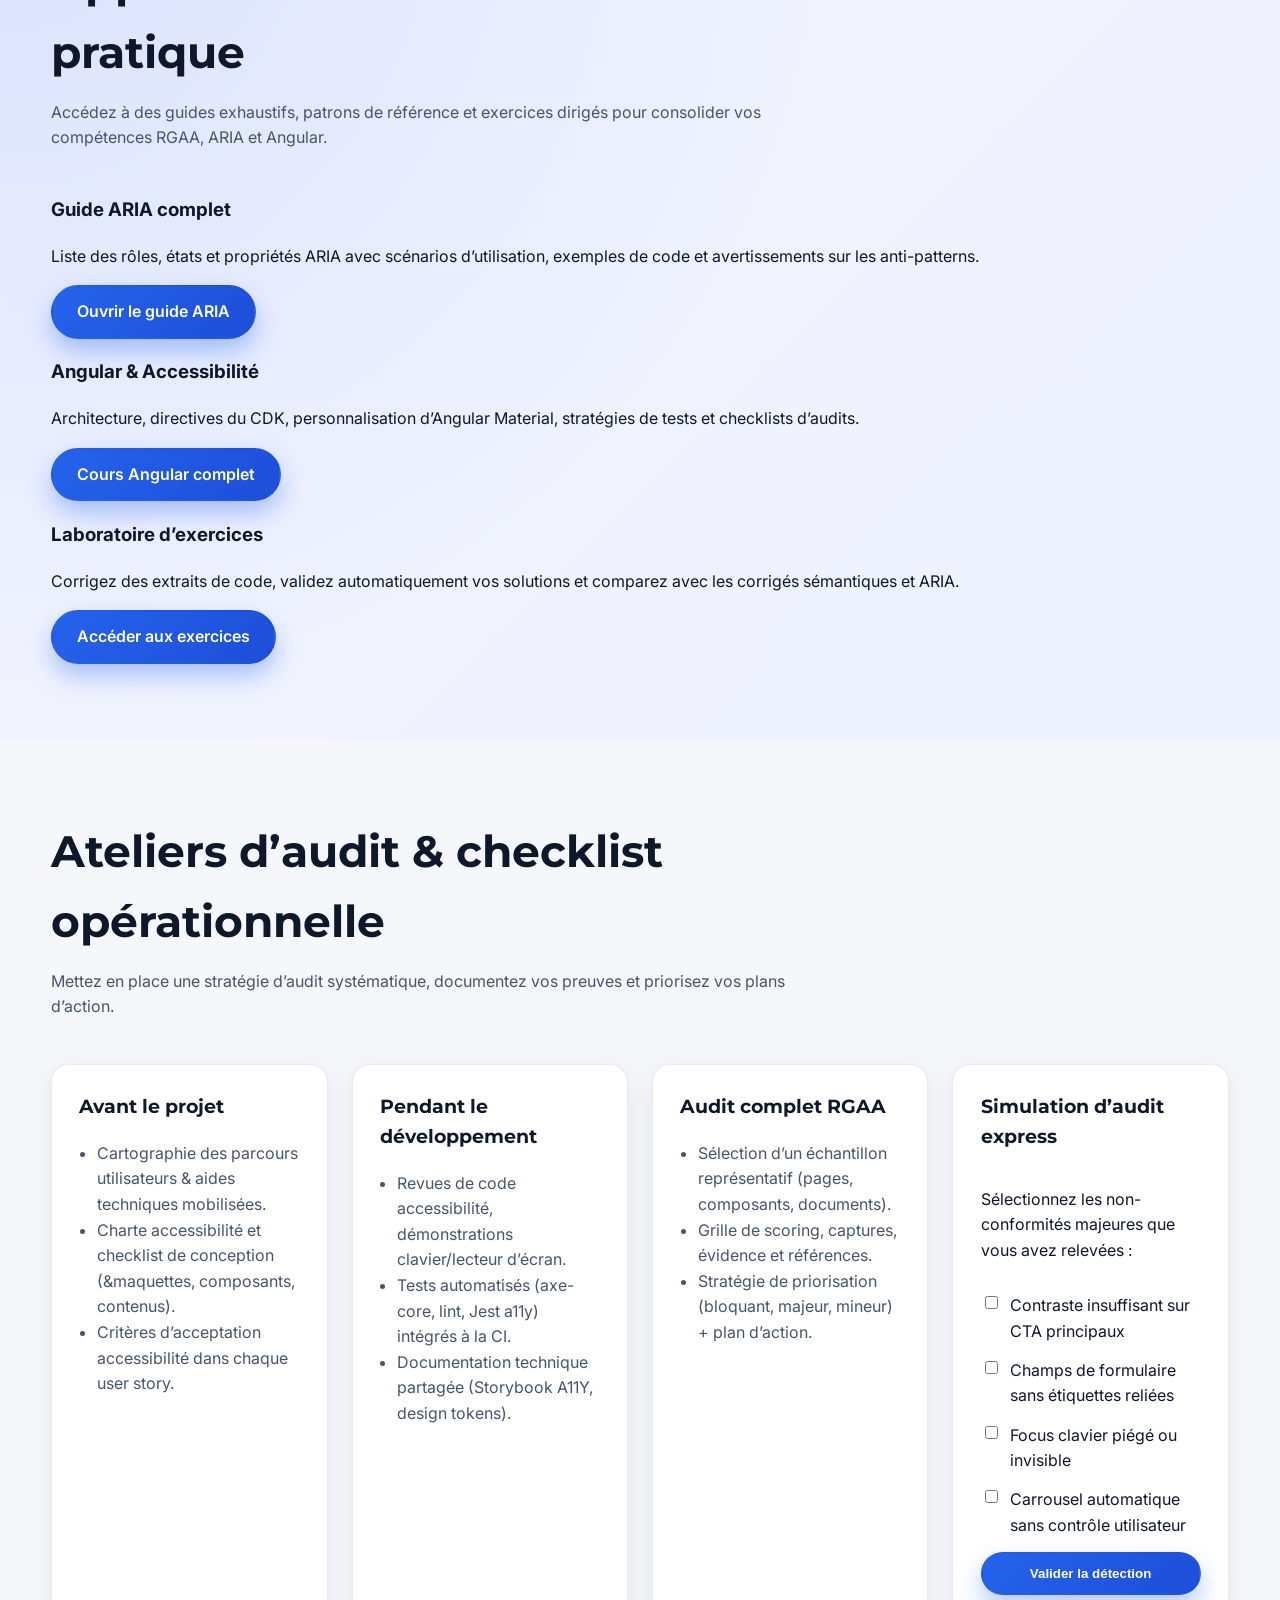
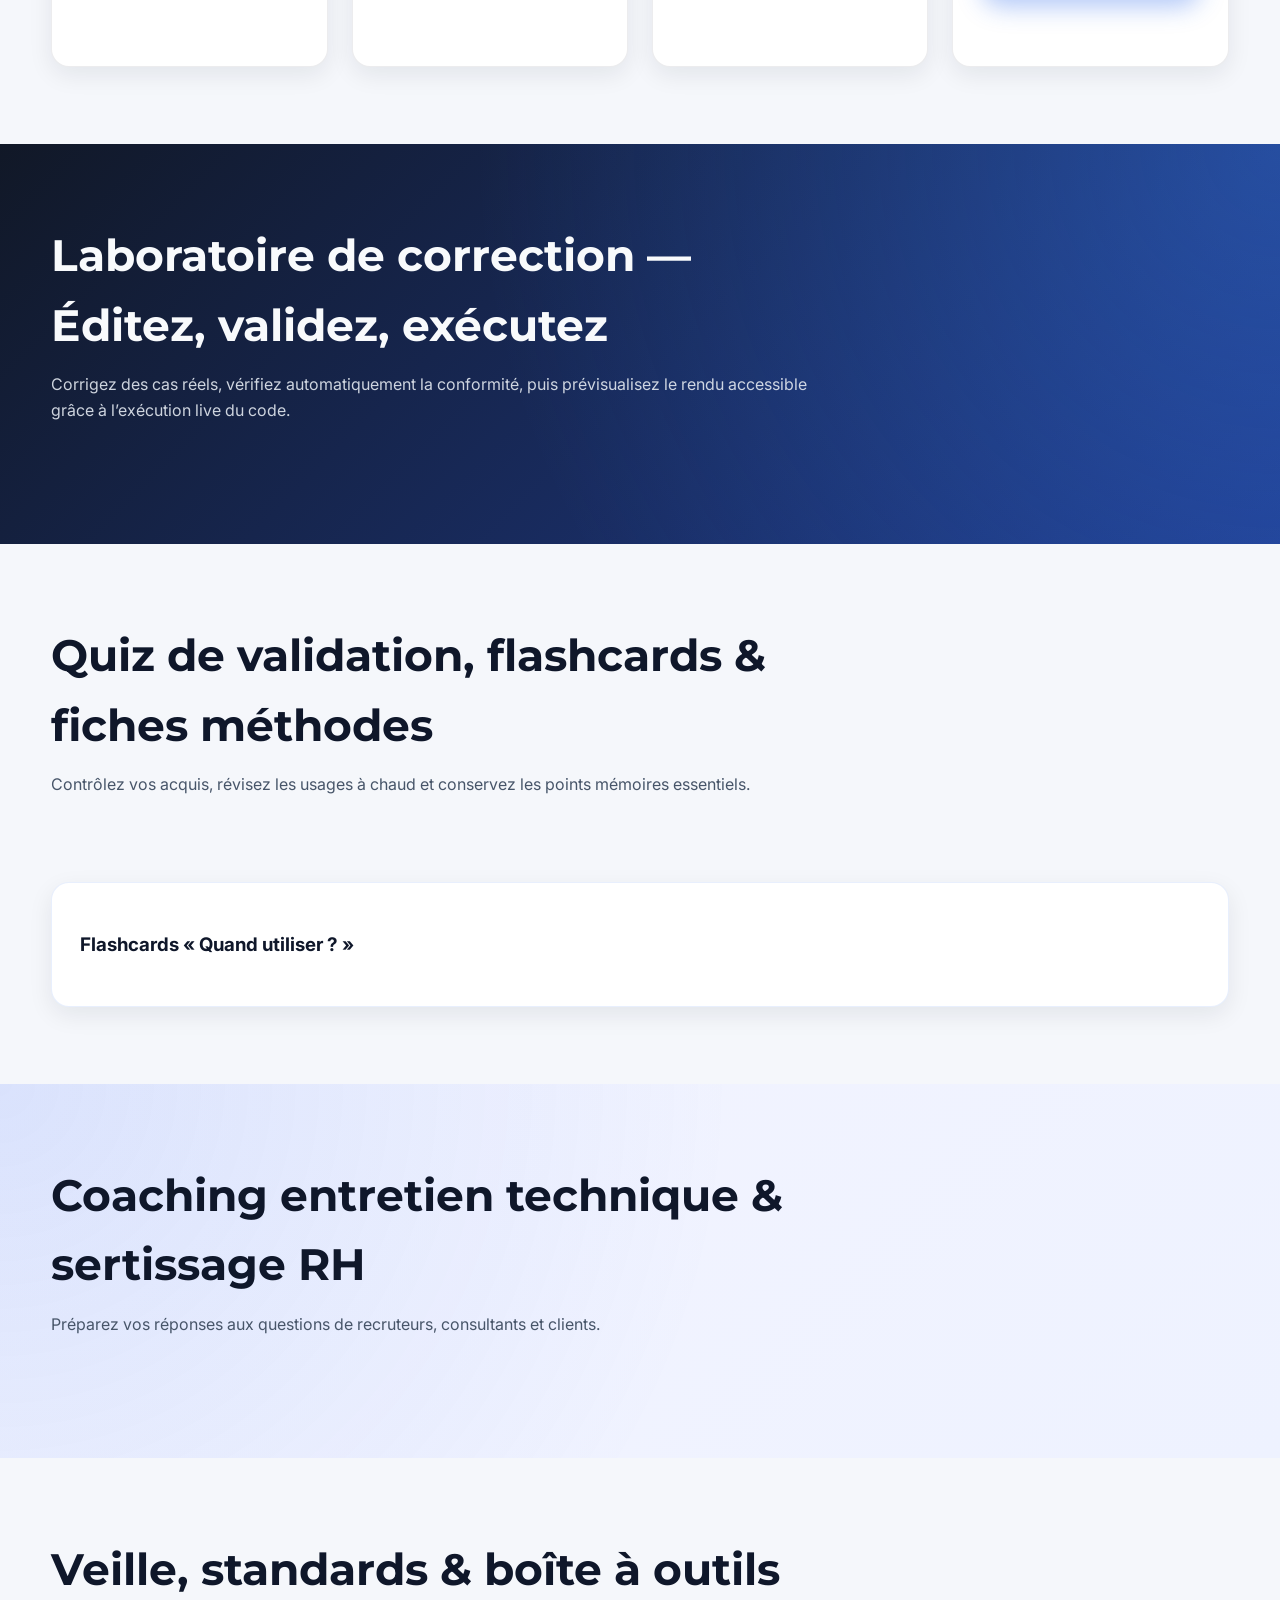
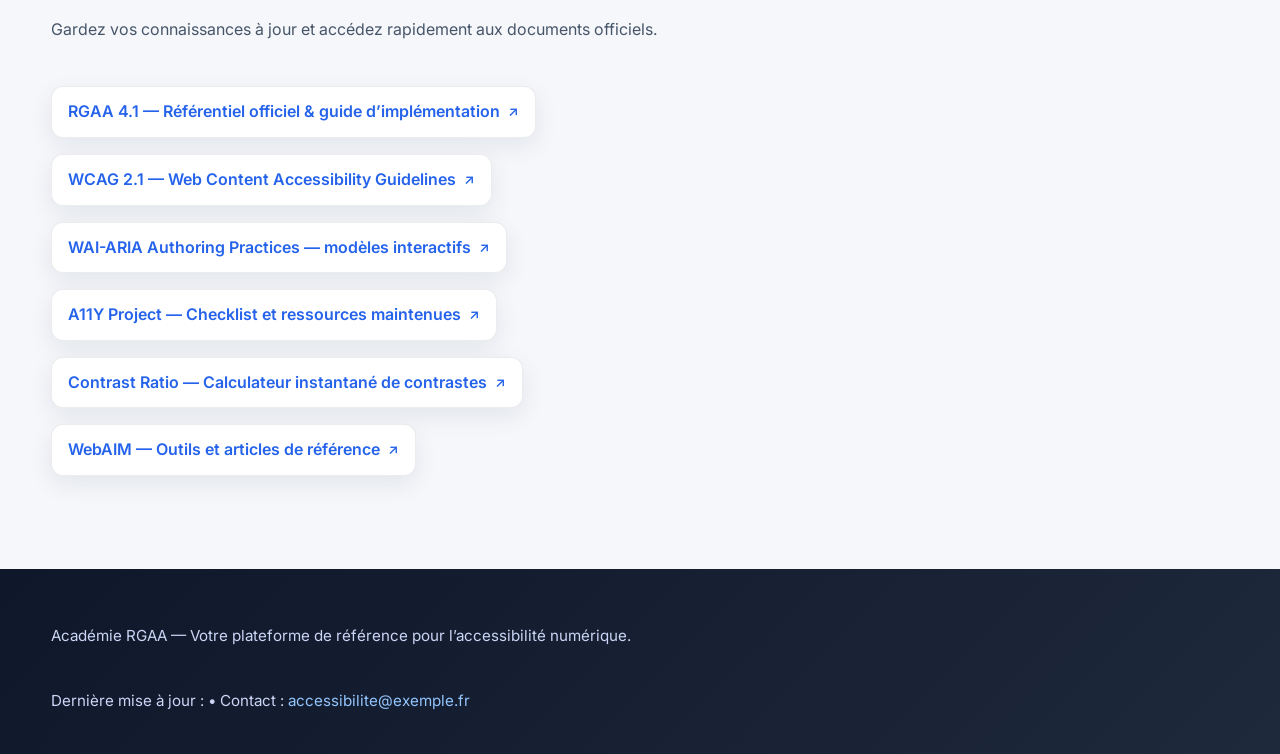
==== commit 27873b79: "feat: Add ARIA, Angular, and exercise pages This commit introduces new pages for ARIA guides, Angula" ====
--- a/index.html
+++ b/index.html
@@ -168,7 +168,7 @@
                 Diff&eacute;renciez les landmarks (<code>banner</code>, <code>navigation</code>, <code>main</code>, <code>complementary</code>, <code>contentinfo</code>), utilisez <code>role</code> uniquement lorsqu&rsquo;aucune balise s&eacute;mantique n&rsquo;existe.
               </p>
               <ul>
-                <li>Cr?er des raccourcis clavier pour les aides techniques via landmarks.</li>
+                <li>Cr&eacute;er des raccourcis clavier pour les aides techniques via landmarks.</li>
                 <li>Nommer les zones avec <code>aria-label</code> ou <code>aria-labelledby</code>.</li>
                 <li>Cas particuliers : SPA, pages modales, composants embarqu&eacute;s.</li>
               </ul>
@@ -407,6 +407,40 @@
                 <li>Internationalisation (i18n) et accessibilit&eacute; : pluriels, genres, direction LTR/RTL.</li>
                 <li>Inclusivit&eacute; dans les formulaires Angular (messages d&rsquo;erreurs, validation &agrave; la vol&eacute;e, hints).</li>
               </ul>
+            </article>
+          </div>
+        </div>
+      </section>
+
+      <section id="aller-plus-loin" class="section section--accent">
+        <div class="container">
+          <header class="section__header">
+            <h2>Approfondir &amp; mettre en pratique</h2>
+            <p>
+              Acc&eacute;dez &agrave; des guides exhaustifs, patrons de r&eacute;f&eacute;rence et exercices dirig&eacute;s pour consolider vos comp&eacute;tences RGAA, ARIA et Angular.
+            </p>
+          </header>
+          <div class="cards-grid" role="list">
+            <article class="card" role="listitem">
+              <h3>Guide ARIA complet</h3>
+              <p>
+                Liste des r&ocirc;les, &eacute;tats et propri&eacute;t&eacute;s ARIA avec sc&eacute;narios d&rsquo;utilisation, exemples de code et avertissements sur les anti-patterns.
+              </p>
+              <a class="btn btn--primary" href="aria-guide.html">Ouvrir le guide ARIA</a>
+            </article>
+            <article class="card" role="listitem">
+              <h3>Angular &amp; Accessibilit&eacute;</h3>
+              <p>
+                Architecture, directives du CDK, personnalisation d&rsquo;Angular Material, strat&eacute;gies de tests et checklists d&rsquo;audits.
+              </p>
+              <a class="btn btn--primary" href="angular-accessibilite.html">Cours Angular complet</a>
+            </article>
+            <article class="card" role="listitem">
+              <h3>Laboratoire d&rsquo;exercices</h3>
+              <p>
+                Corrigez des extraits de code, validez automatiquement vos solutions et comparez avec les corrig&eacute;s s&eacute;mantiques et ARIA.
+              </p>
+              <a class="btn btn--primary" href="exercices.html">Acc&eacute;der aux exercices</a>
             </article>
           </div>
         </div>
--- a/styles.css
+++ b/styles.css
@@ -509,6 +509,166 @@
   font-size: 0.95rem;
 }
 
+.guide-callout {
+  background: rgba(15, 118, 110, 0.12);
+  border-left: 4px solid var(--color-accent);
+  padding: 1.2rem 1.5rem;
+  border-radius: var(--radius-sm);
+  margin: 1.5rem 0;
+}
+
+.content-section {
+  padding: clamp(3.5rem, 6vw, 4.75rem) 0;
+}
+
+.content-section h2 {
+  font-family: var(--font-heading);
+  font-size: clamp(1.9rem, 3vw, 2.4rem);
+  margin-bottom: 1.2rem;
+}
+
+.content-section h3 {
+  font-family: var(--font-heading);
+  margin-top: 2.2rem;
+  margin-bottom: 0.75rem;
+}
+
+.content-section p {
+  max-width: 75ch;
+  color: var(--color-muted);
+}
+
+.content-section ul,
+.content-section ol {
+  color: var(--color-muted);
+  max-width: 75ch;
+}
+
+table {
+  width: 100%;
+  border-collapse: collapse;
+  background: var(--color-surface);
+  box-shadow: var(--shadow-sm);
+  border-radius: var(--radius-sm);
+  margin: 1.75rem 0;
+  overflow: hidden;
+}
+
+table caption {
+  font-family: var(--font-heading);
+  font-weight: 600;
+  text-align: left;
+  padding: 1rem 1.25rem;
+  background: rgba(37, 99, 235, 0.08);
+}
+
+table th,
+table td {
+  padding: 1rem 1.25rem;
+  border-bottom: 1px solid rgba(15, 23, 42, 0.08);
+  vertical-align: top;
+}
+
+table th {
+  background: rgba(37, 99, 235, 0.08);
+  font-weight: 600;
+}
+
+table tr:last-child td {
+  border-bottom: none;
+}
+
+.sub-hero {
+  background: linear-gradient(135deg, var(--color-hero-from) 0%, var(--color-hero-to) 100%);
+  color: #f8fafc;
+  padding: clamp(3.5rem, 6vw, 4.5rem) 0 clamp(2.5rem, 5vw, 3.5rem);
+  position: relative;
+}
+
+.sub-hero__content {
+  position: relative;
+  z-index: 1;
+}
+
+.sub-hero__breadcrumbs {
+  margin-bottom: 1.2rem;
+  font-size: 0.95rem;
+  color: rgba(226, 232, 240, 0.75);
+}
+
+.sub-hero h1 {
+  margin: 0 0 1rem;
+  font-family: var(--font-heading);
+  font-size: clamp(2.2rem, 4.5vw, 3.1rem);
+}
+
+.sub-hero p {
+  margin: 0;
+  max-width: 70ch;
+  color: rgba(226, 232, 240, 0.85);
+}
+
+.sub-nav {
+  margin-top: 2rem;
+}
+
+.sub-nav ul {
+  list-style: none;
+  display: flex;
+  flex-wrap: wrap;
+  gap: 0.75rem;
+  padding: 0;
+  margin: 0;
+}
+
+.sub-nav a {
+  display: inline-flex;
+  align-items: center;
+  padding: 0.45rem 0.85rem;
+  border-radius: 999px;
+  border: 1px solid rgba(226, 232, 240, 0.35);
+  color: #e2e8f0;
+  text-decoration: none;
+  transition: border-color 0.2s ease;
+}
+
+.sub-nav a:hover,
+.sub-nav a:focus-visible {
+  border-color: #fff;
+  text-decoration: underline;
+}
+
+.resource-grid {
+  display: grid;
+  gap: 1.5rem;
+  grid-template-columns: repeat(auto-fit, minmax(280px, 1fr));
+}
+
+.resource-card {
+  background: var(--color-surface);
+  border-radius: var(--radius-md);
+  border: 1px solid rgba(15, 23, 42, 0.08);
+  box-shadow: var(--shadow-sm);
+  padding: 1.5rem;
+}
+
+.resource-card h3 {
+  margin-top: 0;
+  font-family: var(--font-heading);
+}
+
+.resource-card p {
+  color: var(--color-muted);
+}
+
+.resource-card a {
+  display: inline-flex;
+  align-items: center;
+  gap: 0.45rem;
+  margin-top: 1rem;
+  font-weight: 600;
+}
+
 .exercise-card textarea:focus-visible {
   outline: 3px solid rgba(96, 165, 250, 0.55);
   outline-offset: 2px;
@@ -710,7 +870,7 @@
 }
 
 .resource-list a::after {
-  content: "?";
+  content: "\2197";
   font-size: 0.85rem;
 }
 
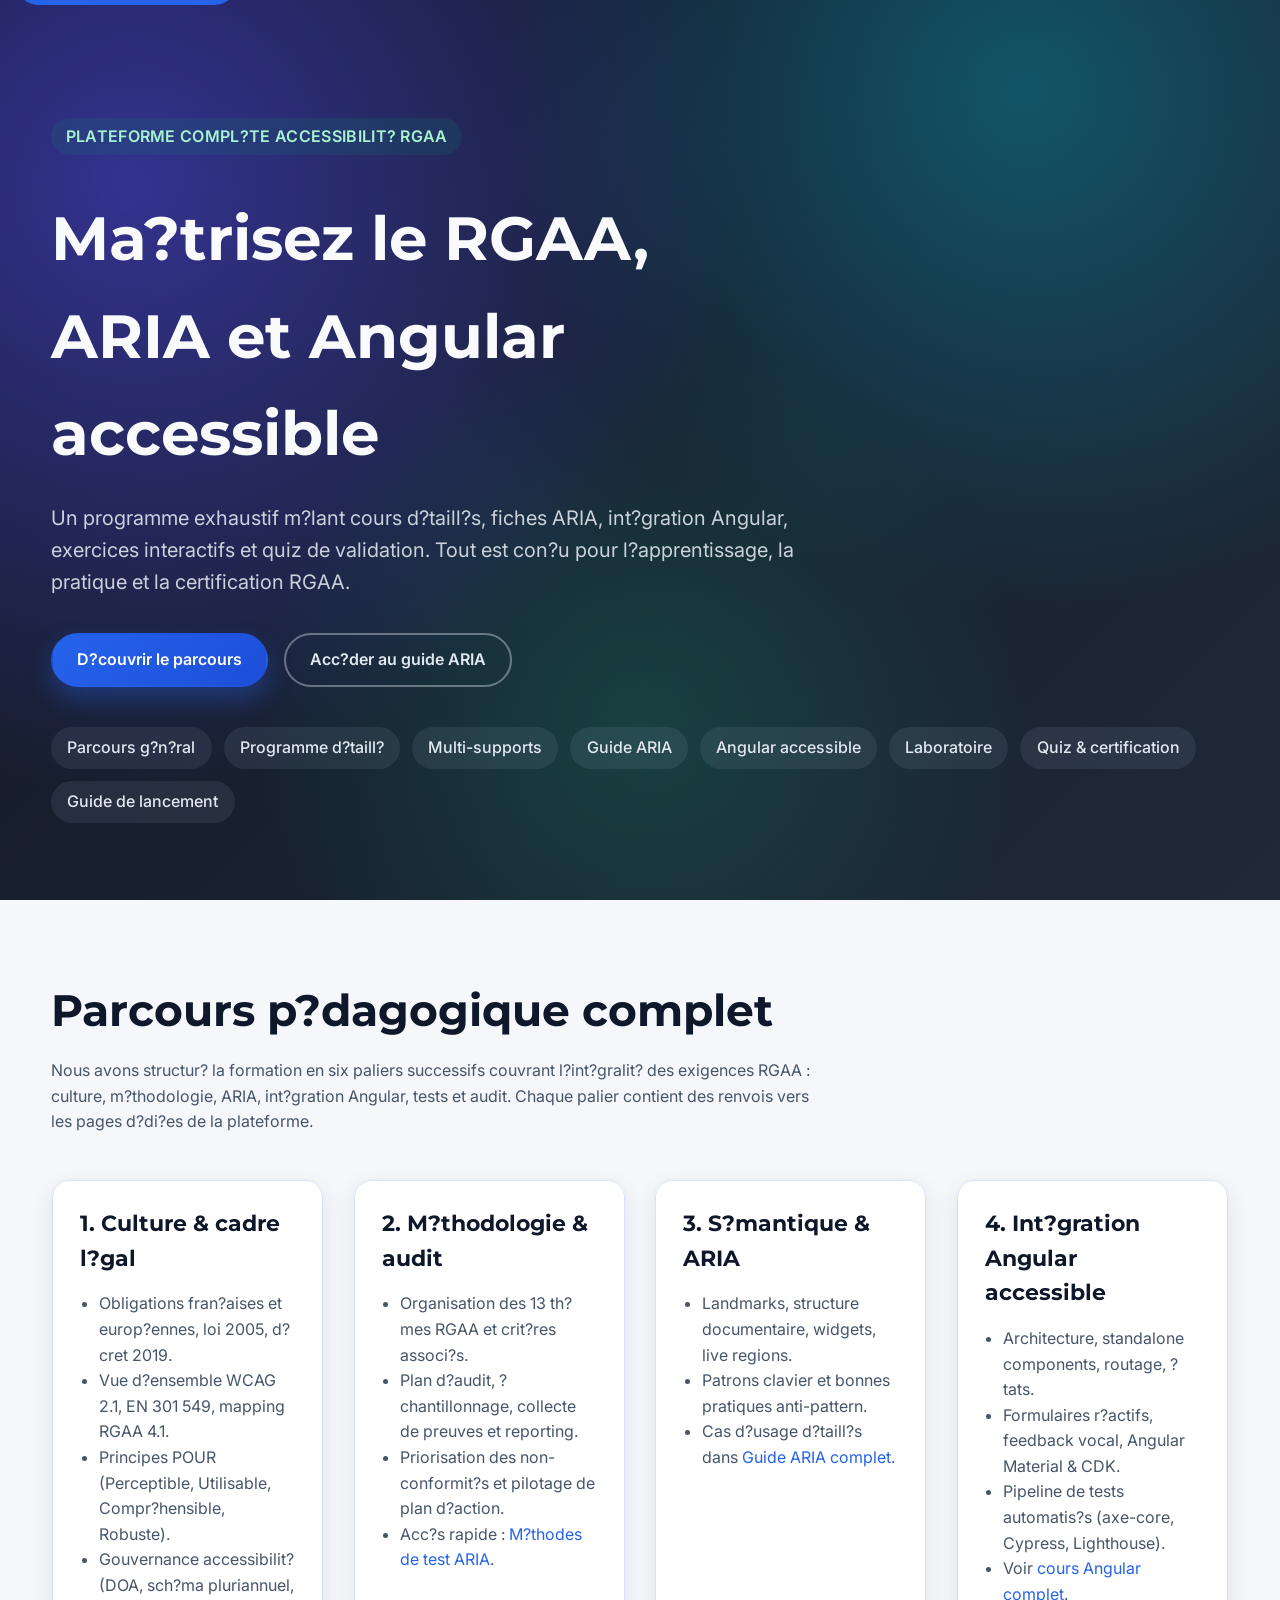
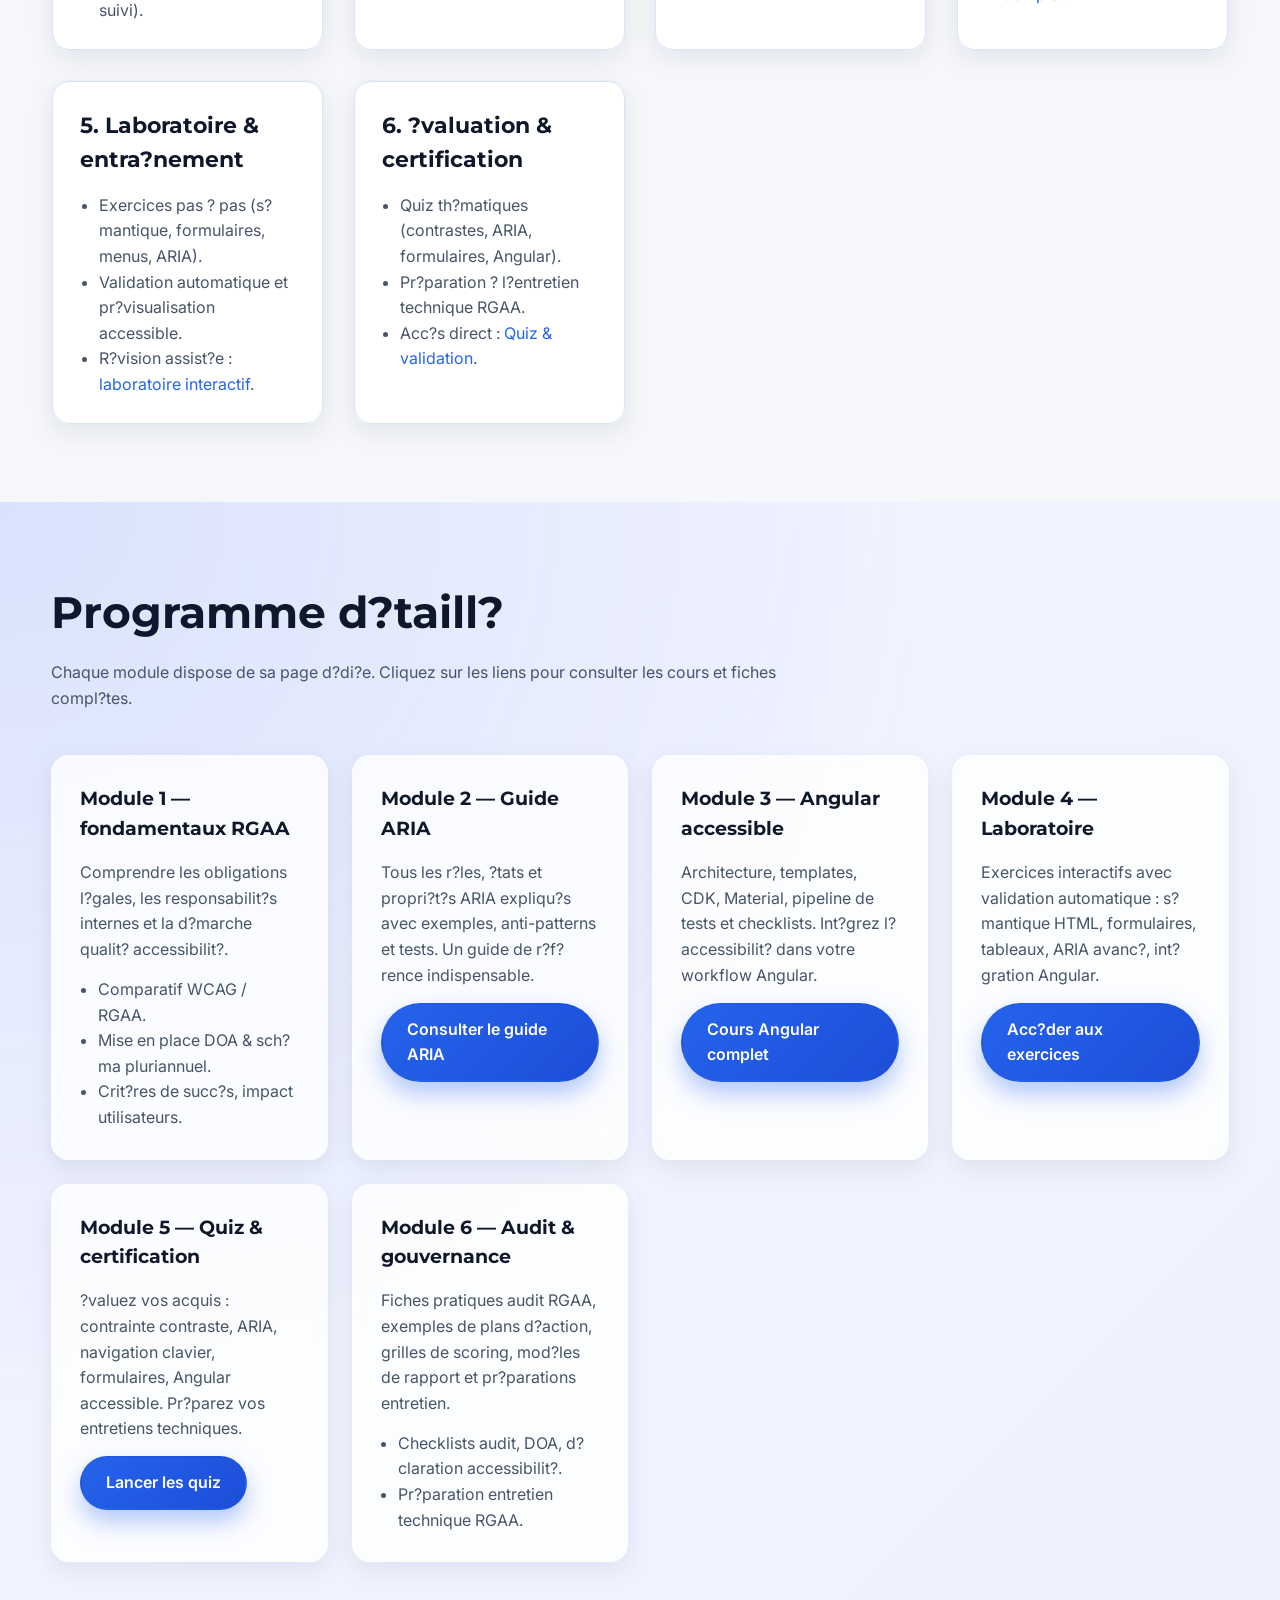
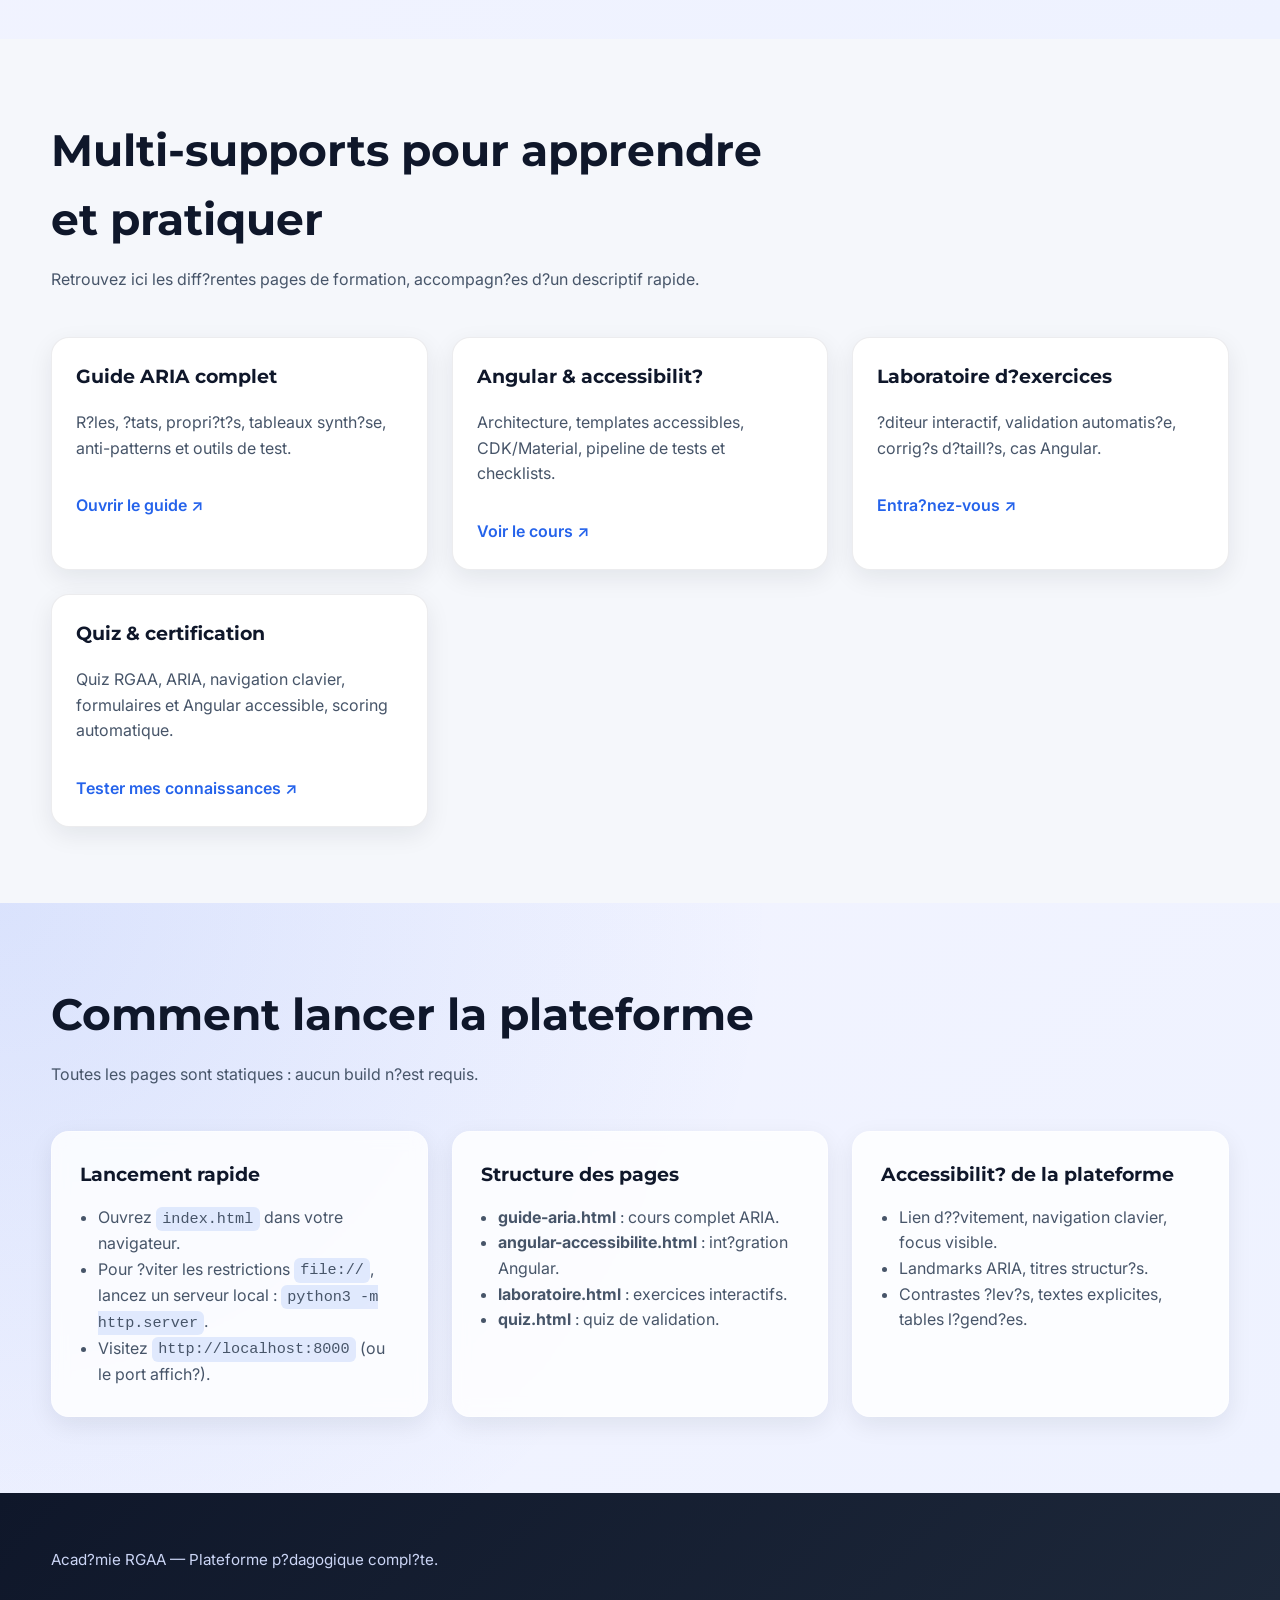
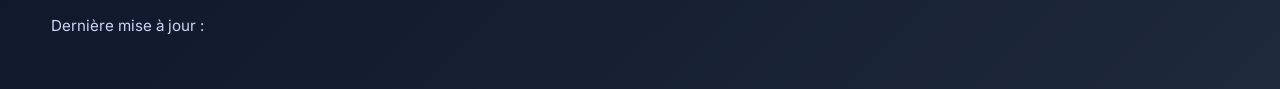
==== commit f295662a: "Refactor: Restructure site and add new pages Co-authored-by: mlaanaiya <mlaanaiya@gmail.com>" ====
--- a/index.html
+++ b/index.html
@@ -3,7 +3,7 @@
   <head>
     <meta charset="UTF-8" />
     <meta name="viewport" content="width=device-width, initial-scale=1.0" />
-    <title>Acad&eacute;mie RGAA &mdash; Parcours complet accessibilit&eacute;</title>
+    <title>Acad?mie RGAA ? Parcours complet</title>
     <link rel="stylesheet" href="styles.css" />
   </head>
   <body>
@@ -11,598 +11,228 @@
     <header class="hero" role="banner">
       <div class="hero__overlay" aria-hidden="true"></div>
       <div class="container hero__content">
-        <p class="hero__badge">Parcours certifiant accessibilit&eacute; num&eacute;rique</p>
-        <h1>Ma&icirc;trisez le RGAA de A &agrave; Z</h1>
+        <p class="hero__badge">Plateforme compl?te accessibilit? RGAA</p>
+        <h1>Ma?trisez le RGAA, ARIA et Angular accessible</h1>
         <p class="hero__lead">
-          Cours exhaustif, pratiques dirig&eacute;es, laboratoires de correction, validation
-          automatique et mise en situation d&rsquo;entretien. Tout ce qu&rsquo;il faut pour garantir
-          la conformit&eacute; RGAA et une exp&eacute;rience inclusive.
+          Un programme exhaustif m?lant cours d?taill?s, fiches ARIA, int?gration Angular, exercices interactifs et quiz de validation. Tout est con?u pour l?apprentissage, la pratique et la certification RGAA.
         </p>
         <div class="hero__actions">
-          <a class="btn btn--primary" href="#curriculum">Explorer le cursus</a>
-          <a class="btn btn--ghost" href="#laboratoire">Passer en pratique</a>
+          <a class="btn btn--primary" href="#parcours">D?couvrir le parcours</a>
+          <a class="btn btn--ghost" href="guide-aria.html">Acc?der au guide ARIA</a>
         </div>
         <nav aria-label="Navigation principale" class="hero__nav">
           <ul class="hero__nav-list">
-            <li><a href="#curriculum">Cours complet</a></li>
-            <li><a href="#semantique">S&eacute;mantique &amp; ARIA</a></li>
-            <li><a href="#aria-pro">Cours ARIA avanc&eacute;</a></li>
-            <li><a href="#themes">R&eacute;f&eacute;rentiel RGAA</a></li>
-            <li><a href="#patterns">Pratiques pro</a></li>
-            <li><a href="#atelier">Atelier d&rsquo;audit</a></li>
-            <li><a href="#laboratoire">Laboratoire code</a></li>
-            <li><a href="#quiz">Quiz &amp; validation</a></li>
-            <li><a href="#entretien">Entretien technique</a></li>
-            <li><a href="#angular">Angular &amp; accessibilit&eacute;</a></li>
-            <li><a href="#ressources">Ressources</a></li>
+            <li><a href="#parcours">Parcours g?n?ral</a></li>
+            <li><a href="#programme">Programme d?taill?</a></li>
+            <li><a href="#ressources">Multi-supports</a></li>
+            <li><a href="guide-aria.html">Guide ARIA</a></li>
+            <li><a href="angular-accessibilite.html">Angular accessible</a></li>
+            <li><a href="laboratoire.html">Laboratoire</a></li>
+            <li><a href="quiz.html">Quiz &amp; certification</a></li>
+            <li><a href="#aide">Guide de lancement</a></li>
           </ul>
         </nav>
       </div>
     </header>
 
     <main id="contenu">
-      <section id="curriculum" class="section">
-        <div class="container">
-          <header class="section__header">
-            <h2>Cursus complet &amp; progression guid&eacute;e</h2>
+      <section id="parcours" class="section">
+        <div class="container">
+          <header class="section__header">
+            <h2>Parcours p?dagogique complet</h2>
             <p>
-              Chaque module est con&ccedil;u pour construire une expertise solide, de la culture
-              accessibilit&eacute; aux strat&eacute;gies d&rsquo;audit et de gouvernance.
+              Nous avons structur? la formation en six paliers successifs couvrant l?int?gralit? des exigences RGAA&nbsp;: culture, m?thodologie, ARIA, int?gration Angular, tests et audit. Chaque palier contient des renvois vers les pages d?di?es de la plateforme.
             </p>
           </header>
           <div class="timeline" role="list">
             <article class="timeline__item" role="listitem">
-              <h3>Fondamentaux et cadre l&eacute;gal</h3>
-              <ul>
-                <li>Loi fran&ccedil;aise 2005, d&eacute;cret 2019, obligations des acteurs publics &amp; priv&eacute;s.</li>
-                <li>Panorama WCAG 2.1, EN 301 549 et mapping avec le RGAA 4.1.</li>
-                <li>Principes POUR (Perceptible, Utilisable, Compr&eacute;hensible, Robuste).</li>
-              </ul>
-            </article>
-            <article class="timeline__item" role="listitem">
-              <h3>Architecture du r&eacute;f&eacute;rentiel</h3>
-              <ul>
-                <li>Organisation en 13 th&egrave;mes, 106 crit&egrave;res, niveaux de test.</li>
-                <li>Interpr&eacute;tations, cas particuliers, d&eacute;rogations et preuves.</li>
-                <li>Mise en place du dossier d&rsquo;accessibilit&eacute; et de la DOA.</li>
-              </ul>
-            </article>
-            <article class="timeline__item" role="listitem">
-              <h3>S&eacute;mantique, ARIA &amp; design inclusif</h3>
-              <ul>
-                <li>Choix des balises, hi&eacute;rarchie des titres, structures de navigation.</li>
-                <li>Usage raisonn&eacute; d&rsquo;ARIA, r&ocirc;les, &eacute;tats et propri&eacute;t&eacute;s.</li>
-                <li>Conception de contenus, langage clair, gestion de la charge cognitive.</li>
-              </ul>
-            </article>
-            <article class="timeline__item" role="listitem">
-              <h3>Tests manuels, automatiques et assistifs</h3>
-              <ul>
-                <li>Plan de test, constitution d&rsquo;&eacute;chantillons et suivi des tickets.</li>
-                <li>Utilisation de NVDA, VoiceOver, lecteurs braille, zoom.</li>
-                <li>Int&eacute;gration d&rsquo;axe-core, pa11y, ESLint a11y dans la CI/CD.</li>
-              </ul>
-            </article>
-            <article class="timeline__item" role="listitem">
-              <h3>Audit, pilotage et gouvernance</h3>
-              <ul>
-                <li>Proc&eacute;dure compl&egrave;te d&rsquo;audit RGAA, grille de cotation, scoring.</li>
-                <li>R&eacute;daction de d&eacute;claration d&rsquo;accessibilit&eacute; et plans pluriannuels.</li>
-                <li>Strat&eacute;gies de formation, responsabilisation des parties prenantes.</li>
-              </ul>
-            </article>
-          </div>
-        </div>
-      </section>
-
-      <section id="semantique" class="section section--accent">
-        <div class="container">
-          <header class="section__header">
-            <h2>Cours magistral : S&eacute;mantique HTML &amp; API ARIA</h2>
+              <h3>1. Culture &amp; cadre l?gal</h3>
+              <ul>
+                <li>Obligations fran?aises et europ?ennes, loi 2005, d?cret 2019.</li>
+                <li>Vue d?ensemble WCAG 2.1, EN 301 549, mapping RGAA 4.1.</li>
+                <li>Principes POUR (Perceptible, Utilisable, Compr?hensible, Robuste).</li>
+                <li>Gouvernance accessibilit? (DOA, sch?ma pluriannuel, suivi).</li>
+              </ul>
+            </article>
+            <article class="timeline__item" role="listitem">
+              <h3>2. M?thodologie &amp; audit</h3>
+              <ul>
+                <li>Organisation des 13 th?mes RGAA et crit?res associ?s.</li>
+                <li>Plan d?audit, ?chantillonnage, collecte de preuves et reporting.</li>
+                <li>Priorisation des non-conformit?s et pilotage de plan d?action.</li>
+                <li>Acc?s rapide : <a href="guide-aria.html#tests">M?thodes de test ARIA</a>.</li>
+              </ul>
+            </article>
+            <article class="timeline__item" role="listitem">
+              <h3>3. S?mantique &amp; ARIA</h3>
+              <ul>
+                <li>Landmarks, structure documentaire, widgets, live regions.</li>
+                <li>Patrons clavier et bonnes pratiques anti-pattern.</li>
+                <li>Cas d?usage d?taill?s dans <a href="guide-aria.html">Guide ARIA complet</a>.</li>
+              </ul>
+            </article>
+            <article class="timeline__item" role="listitem">
+              <h3>4. Int?gration Angular accessible</h3>
+              <ul>
+                <li>Architecture, standalone components, routage, ?tats.</li>
+                <li>Formulaires r?actifs, feedback vocal, Angular Material &amp; CDK.</li>
+                <li>Pipeline de tests automatis?s (axe-core, Cypress, Lighthouse).</li>
+                <li>Voir <a href="angular-accessibilite.html">cours Angular complet</a>.</li>
+              </ul>
+            </article>
+            <article class="timeline__item" role="listitem">
+              <h3>5. Laboratoire &amp; entra?nement</h3>
+              <ul>
+                <li>Exercices pas ? pas (s?mantique, formulaires, menus, ARIA).</li>
+                <li>Validation automatique et pr?visualisation accessible.</li>
+                <li>R?vision assist?e : <a href="laboratoire.html">laboratoire interactif</a>.</li>
+              </ul>
+            </article>
+            <article class="timeline__item" role="listitem">
+              <h3>6. ?valuation &amp; certification</h3>
+              <ul>
+                <li>Quiz th?matiques (contrastes, ARIA, formulaires, Angular).</li>
+                <li>Pr?paration ? l?entretien technique RGAA.</li>
+                <li>Acc?s direct : <a href="quiz.html">Quiz &amp; validation</a>.</li>
+              </ul>
+            </article>
+          </div>
+        </div>
+      </section>
+
+      <section id="programme" class="section section--accent">
+        <div class="container">
+          <header class="section__header">
+            <h2>Programme d?taill?</h2>
             <p>
-              Comprenez en profondeur comment la s&eacute;mantique et ARIA structurent
-              l&rsquo;exp&eacute;rience utilisateur pour les aides techniques et la navigation clavier.
+              Chaque module dispose de sa page d?di?e. Cliquez sur les liens pour consulter les cours et fiches compl?tes.
             </p>
           </header>
           <div class="module-grid">
             <article class="module-card">
-              <h3>Hi&eacute;rarchie &amp; structures</h3>
-              <p>
-                &Eacute;tablissez un squelette accessible : un <code>&lt;h1&gt;</code> unique, titres
-                cons&eacute;cutifs, landmarks (<code>&lt;header&gt;</code>, <code>&lt;nav&gt;</code>,
-                <code>&lt;main&gt;</code>, <code>&lt;footer&gt;</code>), listes s&eacute;mantiques et citations.
+              <h3>Module 1 &mdash; fondamentaux RGAA</h3>
+              <p>
+                Comprendre les obligations l?gales, les responsabilit?s internes et la d?marche qualit? accessibilit?.
               </p>
               <ul>
-                <li>Guides de r&eacute;&eacute;criture pour documents Word/PDF vers HTML accessible.</li>
-                <li>Grille de v&eacute;rification pour &eacute;valuer la logique des documents.</li>
-              </ul>
-            </article>
-            <article class="module-card">
-              <h3>Formulaires &amp; messages</h3>
-              <p>
-                Associez <code>&lt;label&gt;</code>, <code>aria-describedby</code>, validation en direct et
-                feedback non intrusif (<code>role="status"</code>, <code>role="alert"</code>).
-              </p>
-              <ul>
-                <li>Patrons pour champs complexes (date, IBAN, upload, mot de passe).</li>
-                <li>Gestion des erreurs de lot et du double focus.</li>
-              </ul>
-            </article>
-            <article class="module-card">
-              <h3>Composants riches</h3>
-              <p>
-                Construisez accord&eacute;ons, modales, onglets, menus contextuels &amp; carrousels conformes.
-              </p>
-              <ul>
-                <li>Choisir entre solutions natives et ARIA authoring practices.</li>
-                <li>Checklist clavier : Tab, Entr&eacute;e, Espace, fl&egrave;ches, &Eacute;chap.</li>
-              </ul>
-            </article>
-            <article class="module-card">
-              <h3>ARIA avanc&eacute;</h3>
-              <p>
-                D&eacute;veloppez une API accessible : r&ocirc;les structurels, &eacute;tats, attributs dynamiques,
-                <code>aria-live</code>, <code>aria-activedescendant</code>, <code>aria-expanded</code>.
-              </p>
-              <ul>
-                <li>Limiter ARIA aux cas n&eacute;cessaires, d&eacute;tecter les conflits s&eacute;mantiques.</li>
-                <li>Strat&eacute;gies d&rsquo;annonce pour composants asynchrones.</li>
-              </ul>
-            </article>
-          </div>
-        </div>
-      </section>
-
-      <section id="aria-pro" class="section">
-        <div class="container">
-          <header class="section__header">
-            <h2>ARIA avanc&eacute; &mdash; R&ocirc;les, &eacute;tats et patterns critiques</h2>
-            <p>
-              Ma&icirc;trisez les attributs ARIA en comprenant quand les appliquer, comment les combiner et quelles sont les limites pour ne pas d&eacute;grader l&rsquo;exp&eacute;rience utilisateur.
-            </p>
-          </header>
-          <div class="module-grid">
-            <article class="module-card">
-              <h3>R&ocirc;les de structure et de navigation</h3>
-              <p>
-                Diff&eacute;renciez les landmarks (<code>banner</code>, <code>navigation</code>, <code>main</code>, <code>complementary</code>, <code>contentinfo</code>), utilisez <code>role</code> uniquement lorsqu&rsquo;aucune balise s&eacute;mantique n&rsquo;existe.
-              </p>
-              <ul>
-                <li>Cr&eacute;er des raccourcis clavier pour les aides techniques via landmarks.</li>
-                <li>Nommer les zones avec <code>aria-label</code> ou <code>aria-labelledby</code>.</li>
-                <li>Cas particuliers : SPA, pages modales, composants embarqu&eacute;s.</li>
-              </ul>
-            </article>
-            <article class="module-card">
-              <h3>R&ocirc;les widgets &amp; gestion des &eacute;tats</h3>
-              <p>
-                Comprenez <code>aria-expanded</code>, <code>aria-pressed</code>, <code>aria-selected</code> et <code>aria-current</code> pour synchroniser l&rsquo;interface visuelle et l&rsquo;API accessibilit&eacute;.
-              </p>
-              <ul>
-                <li>Accord&eacute;ons, menus, onglets : mod&egrave;les WAI-ARIA &agrave; respecter.</li>
-                <li>Patrons de focus et gestion des fl&egrave;ches directionnelles.</li>
-                <li>Bonne pratique : r&eacute;initialiser les attributs lors des changements d&rsquo;&eacute;tat.</li>
-              </ul>
-            </article>
-            <article class="module-card">
-              <h3>Gestion des annonces et des live regions</h3>
-              <p>
-                Choisissez <code>aria-live</code> <em>polite</em> ou <em>assertive</em> selon la priorisation des messages et limitez la taille des r&eacute;gions.
-              </p>
-              <ul>
-                <li><code>role="status"</code>, <code>role="alert"</code>, <code>aria-atomic</code>, <code>aria-relevant</code>.</li>
-                <li>Sc&eacute;narios pratiques : autocompl&eacute;tion, feedback formulaire, progression.</li>
-                <li>M&eacute;thodes de test : NVDA Speech Viewer, VoiceOver rotor.</li>
-              </ul>
-            </article>
-            <article class="module-card">
-              <h3>Diagnostics et anti-patterns</h3>
-              <p>
-                Identifier les mauvaises utilisations d&rsquo;ARIA, &eacute;viter le <em>role poisoning</em> et garder une logique s&eacute;mantique native.
-              </p>
-              <ul>
-                <li>Checklists de revue de code ARIA.</li>
-                <li>Int&eacute;gration avec Axe, Lighthouse, Storybook a11y.</li>
-                <li>Strat&eacute;gie de fallback pour navigateurs partiellement compatibles.</li>
-              </ul>
-            </article>
-          </div>
-        </div>
-      </section>
-
-      <section id="themes" class="section">
-        <div class="container">
-          <header class="section__header">
-            <h2>Guide complet des 13 th&egrave;mes RGAA 4.1</h2>
-            <p>
-              R&eacute;sum&eacute;s du cours, points d&rsquo;attention et outils de test pour chaque crit&egrave;re.
-              D&eacute;ployez vos audits en vous appuyant sur ces fiches pratiques.
-            </p>
-          </header>
-          <div class="accordion">
-            <details open>
-              <summary>Th&egrave;me 1 &mdash; Images</summary>
-              <p>
-                Alternatives textuelles, gestion des images d&eacute;coratives,
-                <code>longdesc</code>, <code>figure</code>/<code>figcaption</code>, graphiques complexes.
-              </p>
-              <ul>
-                <li>Crit&egrave;res 1.1 &agrave; 1.10 : comment tester sur desktop, mobile et lecteurs d&rsquo;&eacute;cran.</li>
-                <li>Exercices d&rsquo;&eacute;criture d&rsquo;alt text du point de vue utilisateur.</li>
-              </ul>
-            </details>
-            <details>
-              <summary>Th&egrave;me 2 &mdash; Cadres (frames)</summary>
-              <p>Nommer les cadres, fournir des alternatives et contr&ocirc;ler le focus.</p>
-            </details>
-            <details>
-              <summary>Th&egrave;me 3 &mdash; Couleurs</summary>
-              <p>Contrastes, communication hors couleur, th&egrave;mes sombre/clair.</p>
-            </details>
-            <details>
-              <summary>Th&egrave;me 4 &mdash; Multim&eacute;dia</summary>
-              <p>Sous-titres, audiodescription, transcription, contenus synchronis&eacute;s.</p>
-            </details>
-            <details>
-              <summary>Th&egrave;me 5 &mdash; Tables</summary>
-              <p>
-                En-t&ecirc;tes, port&eacute;es, association de cellules, utilisations complexes (tableaux de bord).
-              </p>
-            </details>
-            <details>
-              <summary>Th&egrave;me 6 &mdash; Liens</summary>
-              <p>Intitul&eacute;s explicites, gestion des ancres, liens multiples vers un m&ecirc;me URL.</p>
-            </details>
-            <details>
-              <summary>Th&egrave;me 7 &mdash; Scripts</summary>
-              <p>Compatibilit&eacute; clavier, ARIA, gestion du focus, annonces dynamiques.</p>
-            </details>
-            <details>
-              <summary>Th&egrave;me 8 &mdash; &Eacute;l&eacute;ments obligatoires</summary>
-              <p>Pr&eacute;sence de titre, langue de la page, changement de langue inline.</p>
-            </details>
-            <details>
-              <summary>Th&egrave;me 9 &mdash; Structure de l&rsquo;information</summary>
-              <p>Organisation logique, ordre du DOM, listes, citations, &eacute;quivalents.</p>
-            </details>
-            <details>
-              <summary>Th&egrave;me 10 &mdash; Pr&eacute;sentation de l&rsquo;information</summary>
-              <p>Zoom, reflow, usage du CSS, responsivit&eacute;, contrastes suppl&eacute;mentaires.</p>
-            </details>
-            <details>
-              <summary>Th&egrave;me 11 &mdash; Formulaires</summary>
-              <p>Labels, groupements, erreurs, suggestions, aides, auto-compl&eacute;tion.</p>
-            </details>
-            <details>
-              <summary>Th&egrave;me 12 &mdash; Navigation</summary>
-              <p>Ordre de tabulation, liens d&rsquo;&eacute;vitement, navigation coh&eacute;rente.</p>
-            </details>
-            <details>
-              <summary>Th&egrave;me 13 &mdash; Consultation</summary>
-              <p>Compatibilit&eacute; avec les agents utilisateurs, scripts d&eacute;sactiv&eacute;s, fallbacks.</p>
-            </details>
-          </div>
-        </div>
-      </section>
-
-      <section id="patterns" class="section section--accent">
-        <div class="container">
-          <header class="section__header">
-            <h2>Pratiques essentielles &amp; matrices d&rsquo;usage</h2>
-            <p>
-              Pour chaque domaine, d&eacute;cidez quand appliquer une pratique, quand l&rsquo;&eacute;viter, et
-              comment la documenter dans vos audits.
-            </p>
-          </header>
-          <div class="pattern-grid">
-            <article class="pattern-card">
-              <h3>Alternatives textuelles</h3>
-              <dl>
-                <dt>&Agrave; utiliser</dt>
-                <dd>Supports essentiels, boutons ic&ocirc;ne, graphiques, infographies.</dd>
-                <dt>&Agrave; &eacute;viter</dt>
-                <dd>Descriptions vagues (&laquo; image &raquo;), redondance avec le texte voisin.</dd>
-                <dt>Bonnes pratiques</dt>
-                <dd>Contextualiser le r&ocirc;le, pr&eacute;ciser l&rsquo;action et la cible.</dd>
-              </dl>
-            </article>
-            <article class="pattern-card">
-              <h3>Contrastes &amp; th&eacute;matiques</h3>
-              <dl>
-                <dt>&Agrave; utiliser</dt>
-                <dd>Rapport 4.5:1 pour le texte normal, 3:1 pour gros titres et UI.</dd>
-                <dt>&Agrave; &eacute;viter</dt>
-                <dd>Communiquer une information uniquement par la couleur.</dd>
-                <dt>Bonnes pratiques</dt>
-                <dd>Double indicateur (ic&ocirc;ne + couleur), plan de th&egrave;mes sombre/clair.</dd>
-              </dl>
-            </article>
-            <article class="pattern-card">
-              <h3>Navigation clavier</h3>
-              <dl>
-                <dt>&Agrave; utiliser</dt>
-                <dd>Ordre du DOM logique, focus visible, &eacute;chappatoire des modales.</dd>
-                <dt>&Agrave; &eacute;viter</dt>
-                <dd><code>tabindex</code> positif, focus invisible, pi&egrave;ges clavier.</dd>
-                <dt>Bonnes pratiques</dt>
-                <dd>Tests NVDA/VoiceOver + clavier, r&eacute;capitulatif des raccourcis.</dd>
-              </dl>
-            </article>
-            <article class="pattern-card">
-              <h3>ARIA et &eacute;tats</h3>
-              <dl>
-                <dt>&Agrave; utiliser</dt>
-                <dd><code>aria-expanded</code>, <code>aria-pressed</code>, <code>role</code> appropri&eacute;s.</dd>
-                <dt>&Agrave; &eacute;viter</dt>
-                <dd>Ajouter des r&ocirc;les sur des &eacute;l&eacute;ments n&eacute;gatifs, surcharger le DOM.</dd>
-                <dt>Bonnes pratiques</dt>
-                <dd>Synchroniser visuel et accessible, nettoyer les attributs dynamiques.</dd>
-              </dl>
-            </article>
-            <article class="pattern-card">
-              <h3>Formulaires complexes</h3>
-              <dl>
-                <dt>&Agrave; utiliser</dt>
-                <dd>Groupes <code>fieldset</code>/<code>legend</code>, instructions associ&eacute;es.</dd>
-                <dt>&Agrave; &eacute;viter</dt>
-                <dd>Placeholder seul, erreurs non li&eacute;es, validations bloquantes.</dd>
-                <dt>Bonnes pratiques</dt>
-                <dd>Auto-compl&eacute;tion, feedback &agrave; la vol&eacute;e, regroupement logique.</dd>
-              </dl>
-            </article>
-            <article class="pattern-card">
-              <h3>Contenus dynamiques</h3>
-              <dl>
-                <dt>&Agrave; utiliser</dt>
-                <dd><code>aria-live</code> polite/assertive selon la criticit&eacute;, <code>role="status"</code>.</dd>
-                <dt>&Agrave; &eacute;viter</dt>
-                <dd>Multiplication des annonces, rafra&icirc;chissement non demand&eacute;.</dd>
-                <dt>Bonnes pratiques</dt>
-                <dd>Limiter la zone d&rsquo;annonce, fournir un historique accessible.</dd>
-              </dl>
-            </article>
-          </div>
-        </div>
-      </section>
-
-      <section id="angular" class="section">
-        <div class="container">
-          <header class="section__header">
-            <h2>Angular &mdash; architecture et accessibilit&eacute; by design</h2>
-            <p>
-              D&eacute;ployez des applications Angular accessibles en combinant bonnes pratiques front, tooling CLI et strat&eacute;gies de test.
-            </p>
-          </header>
-          <div class="module-grid">
-            <article class="module-card">
-              <h3>Parcours Angular moderne</h3>
-              <ul>
-                <li>Structure des applications (standalone components, routing, lazy loading).</li>
-                <li>Gestion de l&rsquo;&eacute;tat (RxJS, signals), architecture scalable, performance.</li>
-                <li>Formulaires (template-driven vs reactive), validation custom et internationalisation.</li>
-                <li>Tests unitaires, end-to-end (Jasmine/Karma, Cypress) et automatisation CI.</li>
-              </ul>
-            </article>
-            <article class="module-card">
-              <h3>Accessibilit&eacute; avec Angular</h3>
-              <ul>
-                <li>Utilisation de directives pour g&eacute;rer le focus (<code>cdkFocusInitial</code>, <code>cdkTrapFocus</code>).</li>
-                <li>Accessible Material : personnaliser Angular Material pour respecter contrastes et navigation clavier.</li>
-                <li>Gestion des annonces dynamiques avec <code>LiveAnnouncer</code> et <code>FocusMonitor</code>.</li>
-                <li>Linting a11y (<code>@angular-eslint</code>, <code>eslint-plugin-jsx-a11y</code>) et tests assistifs (Storybook a11y, axe-core).</li>
-              </ul>
-            </article>
-            <article class="module-card">
-              <h3>Guide de migration &amp; audit Angular</h3>
-              <ul>
-                <li>Checklist de revue de composants (input/output, content projection et ARIA implicite).</li>
-                <li>Audit de routes et modales : focus management, skip links, gestion des titres.</li>
-                <li>Int&eacute;grer l&rsquo;accessibilit&eacute; dans le pipeline CI/CD (tests Lighthouse, axe, cypress-axe).</li>
-              </ul>
-            </article>
-            <article class="module-card">
-              <h3>Cas pratiques</h3>
-              <ul>
-                <li>Construire un design system accessible avec <code>CDK</code> et theming tokens.</li>
-                <li>Internationalisation (i18n) et accessibilit&eacute; : pluriels, genres, direction LTR/RTL.</li>
-                <li>Inclusivit&eacute; dans les formulaires Angular (messages d&rsquo;erreurs, validation &agrave; la vol&eacute;e, hints).</li>
-              </ul>
-            </article>
-          </div>
-        </div>
-      </section>
-
-      <section id="aller-plus-loin" class="section section--accent">
-        <div class="container">
-          <header class="section__header">
-            <h2>Approfondir &amp; mettre en pratique</h2>
-            <p>
-              Acc&eacute;dez &agrave; des guides exhaustifs, patrons de r&eacute;f&eacute;rence et exercices dirig&eacute;s pour consolider vos comp&eacute;tences RGAA, ARIA et Angular.
-            </p>
-          </header>
-          <div class="cards-grid" role="list">
-            <article class="card" role="listitem">
-              <h3>Guide ARIA complet</h3>
-              <p>
-                Liste des r&ocirc;les, &eacute;tats et propri&eacute;t&eacute;s ARIA avec sc&eacute;narios d&rsquo;utilisation, exemples de code et avertissements sur les anti-patterns.
-              </p>
-              <a class="btn btn--primary" href="aria-guide.html">Ouvrir le guide ARIA</a>
-            </article>
-            <article class="card" role="listitem">
-              <h3>Angular &amp; Accessibilit&eacute;</h3>
-              <p>
-                Architecture, directives du CDK, personnalisation d&rsquo;Angular Material, strat&eacute;gies de tests et checklists d&rsquo;audits.
+                <li>Comparatif WCAG / RGAA.</li>
+                <li>Mise en place DOA &amp; sch?ma pluriannuel.</li>
+                <li>Crit?res de succ?s, impact utilisateurs.</li>
+              </ul>
+            </article>
+            <article class="module-card">
+              <h3>Module 2 &mdash; Guide ARIA</h3>
+              <p>
+                Tous les r?les, ?tats et propri?t?s ARIA expliqu?s avec exemples, anti-patterns et tests. Un guide de r?f?rence indispensable.</p>
+              <a class="btn btn--primary" href="guide-aria.html">Consulter le guide ARIA</a>
+            </article>
+            <article class="module-card">
+              <h3>Module 3 &mdash; Angular accessible</h3>
+              <p>
+                Architecture, templates, CDK, Material, pipeline de tests et checklists. Int?grez l?accessibilit? dans votre workflow Angular.
               </p>
               <a class="btn btn--primary" href="angular-accessibilite.html">Cours Angular complet</a>
             </article>
-            <article class="card" role="listitem">
-              <h3>Laboratoire d&rsquo;exercices</h3>
-              <p>
-                Corrigez des extraits de code, validez automatiquement vos solutions et comparez avec les corrig&eacute;s s&eacute;mantiques et ARIA.
+            <article class="module-card">
+              <h3>Module 4 &mdash; Laboratoire</h3>
+              <p>
+                Exercices interactifs avec validation automatique : s?mantique HTML, formulaires, tableaux, ARIA avanc?, int?gration Angular.
               </p>
-              <a class="btn btn--primary" href="exercices.html">Acc&eacute;der aux exercices</a>
-            </article>
-          </div>
-        </div>
-      </section>
-
-      <section id="atelier" class="section">
-        <div class="container">
-          <header class="section__header">
-            <h2>Ateliers d&rsquo;audit &amp; checklist op&eacute;rationnelle</h2>
+              <a class="btn btn--primary" href="laboratoire.html">Acc?der aux exercices</a>
+            </article>
+            <article class="module-card">
+              <h3>Module 5 &mdash; Quiz &amp; certification</h3>
+              <p>
+                ?valuez vos acquis : contrainte contraste, ARIA, navigation clavier, formulaires, Angular accessible. Pr?parez vos entretiens techniques.</p>
+              <a class="btn btn--primary" href="quiz.html">Lancer les quiz</a>
+            </article>
+            <article class="module-card">
+              <h3>Module 6 &mdash; Audit &amp; gouvernance</h3>
+              <p>
+                Fiches pratiques audit RGAA, exemples de plans d?action, grilles de scoring, mod?les de rapport et pr?parations entretien.</p>
+              <ul>
+                <li>Checklists audit, DOA, d?claration accessibilit?.</li>
+                <li>Pr?paration entretien technique RGAA.</li>
+              </ul>
+            </article>
+          </div>
+        </div>
+      </section>
+
+      <section id="ressources" class="section">
+        <div class="container">
+          <header class="section__header">
+            <h2>Multi-supports pour apprendre et pratiquer</h2>
             <p>
-              Mettez en place une strat&eacute;gie d&rsquo;audit syst&eacute;matique, documentez vos preuves et
-              priorisez vos plans d&rsquo;action.
+              Retrouvez ici les diff?rentes pages de formation, accompagn?es d?un descriptif rapide.
             </p>
           </header>
-          <div class="atelier-grid">
-            <article>
-              <h3>Avant le projet</h3>
-              <ul>
-                <li>Cartographie des parcours utilisateurs &amp; aides techniques mobilis&eacute;es.</li>
-                <li>Charte accessibilit&eacute; et checklist de conception (&maquettes, composants, contenus).</li>
-                <li>Crit&egrave;res d&rsquo;acceptation accessibilit&eacute; dans chaque user story.</li>
-              </ul>
-            </article>
-            <article>
-              <h3>Pendant le d&eacute;veloppement</h3>
-              <ul>
-                <li>Revues de code accessibilit&eacute;, d&eacute;monstrations clavier/lecteur d&rsquo;&eacute;cran.</li>
-                <li>Tests automatis&eacute;s (axe-core, lint, Jest a11y) int&eacute;gr&eacute;s &agrave; la CI.</li>
-                <li>Documentation technique partag&eacute;e (Storybook A11Y, design tokens).</li>
-              </ul>
-            </article>
-            <article>
-              <h3>Audit complet RGAA</h3>
-              <ul>
-                <li>S&eacute;lection d&rsquo;un &eacute;chantillon repr&eacute;sentatif (pages, composants, documents).</li>
-                <li>Grille de scoring, captures, &eacute;vidence et r&eacute;f&eacute;rences.</li>
-                <li>Strat&eacute;gie de priorisation (bloquant, majeur, mineur) + plan d&rsquo;action.</li>
-              </ul>
-            </article>
-            <article class="audit-card">
-              <h3>Simulation d&rsquo;audit express</h3>
-              <form id="audit-form">
-                <p>S&eacute;lectionnez les non-conformit&eacute;s majeures que vous avez relev&eacute;es :</p>
-                <label>
-                  <input type="checkbox" name="audit" value="contrast" />
-                  Contraste insuffisant sur CTA principaux
-                </label>
-                <label>
-                  <input type="checkbox" name="audit" value="label" />
-                  Champs de formulaire sans &eacute;tiquettes reli&eacute;es
-                </label>
-                <label>
-                  <input type="checkbox" name="audit" value="focus" />
-                  Focus clavier pi&eacute;g&eacute; ou invisible
-                </label>
-                <label>
-                  <input type="checkbox" name="audit" value="carrousel" />
-                  Carrousel automatique sans contr&ocirc;le utilisateur
-                </label>
-                <button type="submit" class="btn btn--primary">Valider la d&eacute;tection</button>
-              </form>
-              <div class="feedback" id="audit-feedback" aria-live="polite"></div>
-            </article>
-          </div>
-        </div>
-      </section>
-
-      <section id="laboratoire" class="section section--deep">
-        <div class="container">
-          <header class="section__header section__header--on-dark">
-            <h2>Laboratoire de correction &mdash; &Eacute;ditez, validez, ex&eacute;cutez</h2>
-            <p>
-              Corrigez des cas r&eacute;els, v&eacute;rifiez automatiquement la conformit&eacute;, puis
-              pr&eacute;visualisez le rendu accessible gr&acirc;ce &agrave; l&rsquo;ex&eacute;cution live du code.
-            </p>
-          </header>
-          <div id="exercises-container" class="exercises"></div>
-        </div>
-      </section>
-
-      <section id="quiz" class="section">
-        <div class="container">
-          <header class="section__header">
-            <h2>Quiz de validation, flashcards &amp; fiches m&eacute;thodes</h2>
-            <p>
-              Contr&ocirc;lez vos acquis, r&eacute;visez les usages &agrave; chaud et conservez les points
-              m&eacute;moires essentiels.
-            </p>
-          </header>
-          <div id="quiz-container" class="quiz"></div>
-          <div class="flashcards" aria-live="polite">
-            <h3>Flashcards &laquo;&nbsp;Quand utiliser ?&nbsp;&raquo;</h3>
-            <div id="flashcards-list"></div>
-          </div>
-        </div>
-      </section>
-
-      <section id="entretien" class="section section--accent">
-        <div class="container">
-          <header class="section__header">
-            <h2>Coaching entretien technique &amp; sertissage RH</h2>
-            <p>
-              Pr&eacute;parez vos r&eacute;ponses aux questions de recruteurs, consultants et clients.
-            </p>
-          </header>
-          <div class="qa-grid" id="interview-qa"></div>
-        </div>
-      </section>
-
-      <section id="ressources" class="section">
-        <div class="container">
-          <header class="section__header">
-            <h2>Veille, standards &amp; bo&icirc;te &agrave; outils</h2>
-            <p>
-              Gardez vos connaissances &agrave; jour et acc&eacute;dez rapidement aux documents officiels.
-            </p>
-          </header>
-          <ul class="resource-list">
-            <li>
-              <a href="https://accessibilite.numerique.gouv.fr/" target="_blank" rel="noopener noreferrer">
-                RGAA 4.1 &mdash; R&eacute;f&eacute;rentiel officiel &amp; guide d&rsquo;impl&eacute;mentation
-              </a>
-            </li>
-            <li>
-              <a href="https://www.w3.org/TR/WCAG21/" target="_blank" rel="noopener noreferrer">
-                WCAG 2.1 &mdash; Web Content Accessibility Guidelines
-              </a>
-            </li>
-            <li>
-              <a href="https://www.w3.org/WAI/ARIA/apg/" target="_blank" rel="noopener noreferrer">
-                WAI-ARIA Authoring Practices &mdash; mod&egrave;les interactifs
-              </a>
-            </li>
-            <li>
-              <a href="https://a11yproject.com/checklist/" target="_blank" rel="noopener noreferrer">
-                A11Y Project &mdash; Checklist et ressources maintenues
-              </a>
-            </li>
-            <li>
-              <a href="https://contrast-ratio.com/" target="_blank" rel="noopener noreferrer">
-                Contrast Ratio &mdash; Calculateur instantan&eacute; de contrastes
-              </a>
-            </li>
-            <li>
-              <a href="https://webaim.org/resources/contrastchecker/" target="_blank" rel="noopener noreferrer">
-                WebAIM &mdash; Outils et articles de r&eacute;f&eacute;rence
-              </a>
-            </li>
-          </ul>
+          <div class="resource-grid">
+            <article class="resource-card">
+              <h3>Guide ARIA complet</h3>
+              <p>R?les, ?tats, propri?t?s, tableaux synth?se, anti-patterns et outils de test.</p>
+              <a href="guide-aria.html">Ouvrir le guide &nearr;</a>
+            </article>
+            <article class="resource-card">
+              <h3>Angular &amp; accessibilit?</h3>
+              <p>Architecture, templates accessibles, CDK/Material, pipeline de tests et checklists.</p>
+              <a href="angular-accessibilite.html">Voir le cours &nearr;</a>
+            </article>
+            <article class="resource-card">
+              <h3>Laboratoire d?exercices</h3>
+              <p>?diteur interactif, validation automatis?e, corrig?s d?taill?s, cas Angular.</p>
+              <a href="laboratoire.html">Entra?nez-vous &nearr;</a>
+            </article>
+            <article class="resource-card">
+              <h3>Quiz &amp; certification</h3>
+              <p>Quiz RGAA, ARIA, navigation clavier, formulaires et Angular accessible, scoring automatique.</p>
+              <a href="quiz.html">Tester mes connaissances &nearr;</a>
+            </article>
+          </div>
+        </div>
+      </section>
+
+      <section id="aide" class="section section--accent">
+        <div class="container">
+          <header class="section__header">
+            <h2>Comment lancer la plateforme</h2>
+            <p>Toutes les pages sont statiques : aucun build n?est requis.</p>
+          </header>
+          <div class="module-grid">
+            <article class="module-card">
+              <h3>Lancement rapide</h3>
+              <ul>
+                <li>Ouvrez <code>index.html</code> dans votre navigateur.</li>
+                <li>Pour ?viter les restrictions <code>file://</code>, lancez un serveur local : <code>python3 -m http.server</code>.</li>
+                <li>Visitez <code>http://localhost:8000</code> (ou le port affich?).</li>
+              </ul>
+            </article>
+            <article class="module-card">
+              <h3>Structure des pages</h3>
+              <ul>
+                <li><strong>guide-aria.html</strong> : cours complet ARIA.</li>
+                <li><strong>angular-accessibilite.html</strong> : int?gration Angular.</li>
+                <li><strong>laboratoire.html</strong> : exercices interactifs.</li>
+                <li><strong>quiz.html</strong> : quiz de validation.</li>
+              </ul>
+            </article>
+            <article class="module-card">
+              <h3>Accessibilit? de la plateforme</h3>
+              <ul>
+                <li>Lien d??vitement, navigation clavier, focus visible.</li>
+                <li>Landmarks ARIA, titres structur?s.</li>
+                <li>Contrastes ?lev?s, textes explicites, tables l?gend?es.</li>
+              </ul>
+            </article>
+          </div>
         </div>
       </section>
     </main>
 
     <footer class="footer" role="contentinfo">
       <div class="container footer__content">
-        <p>
-          Acad&eacute;mie RGAA &mdash; Votre plateforme de r&eacute;f&eacute;rence pour l&rsquo;accessibilit&eacute; num&eacute;rique.
-        </p>
-        <p>
-          Derni&egrave;re mise &agrave; jour : <span id="last-update"></span> &bull; Contact :
-          <a href="mailto:accessibilite@exemple.fr">accessibilite@exemple.fr</a>
-        </p>
+        <p>Acad?mie RGAA &mdash; Plateforme p?dagogique compl?te.</p>
+        <p>Derni&egrave;re mise &agrave; jour : <span id="last-update"></span></p>
       </div>
     </footer>
 
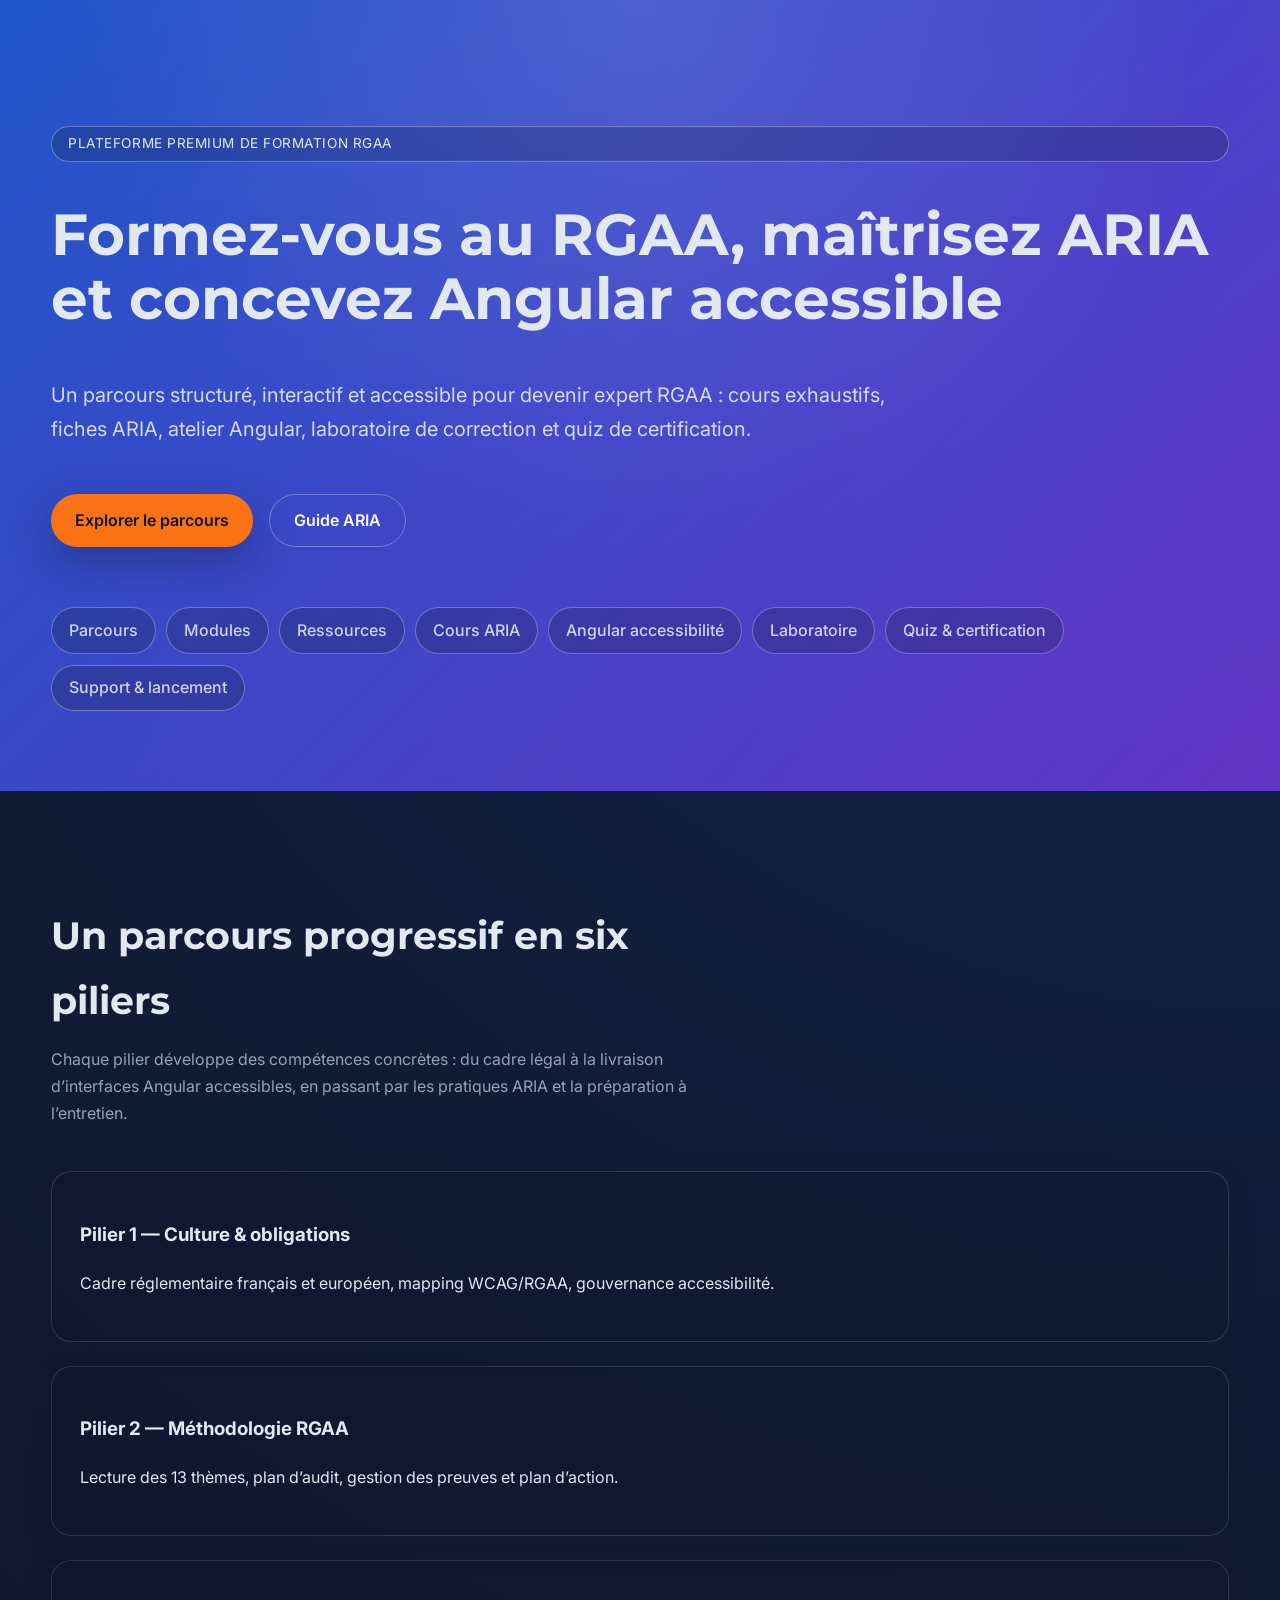
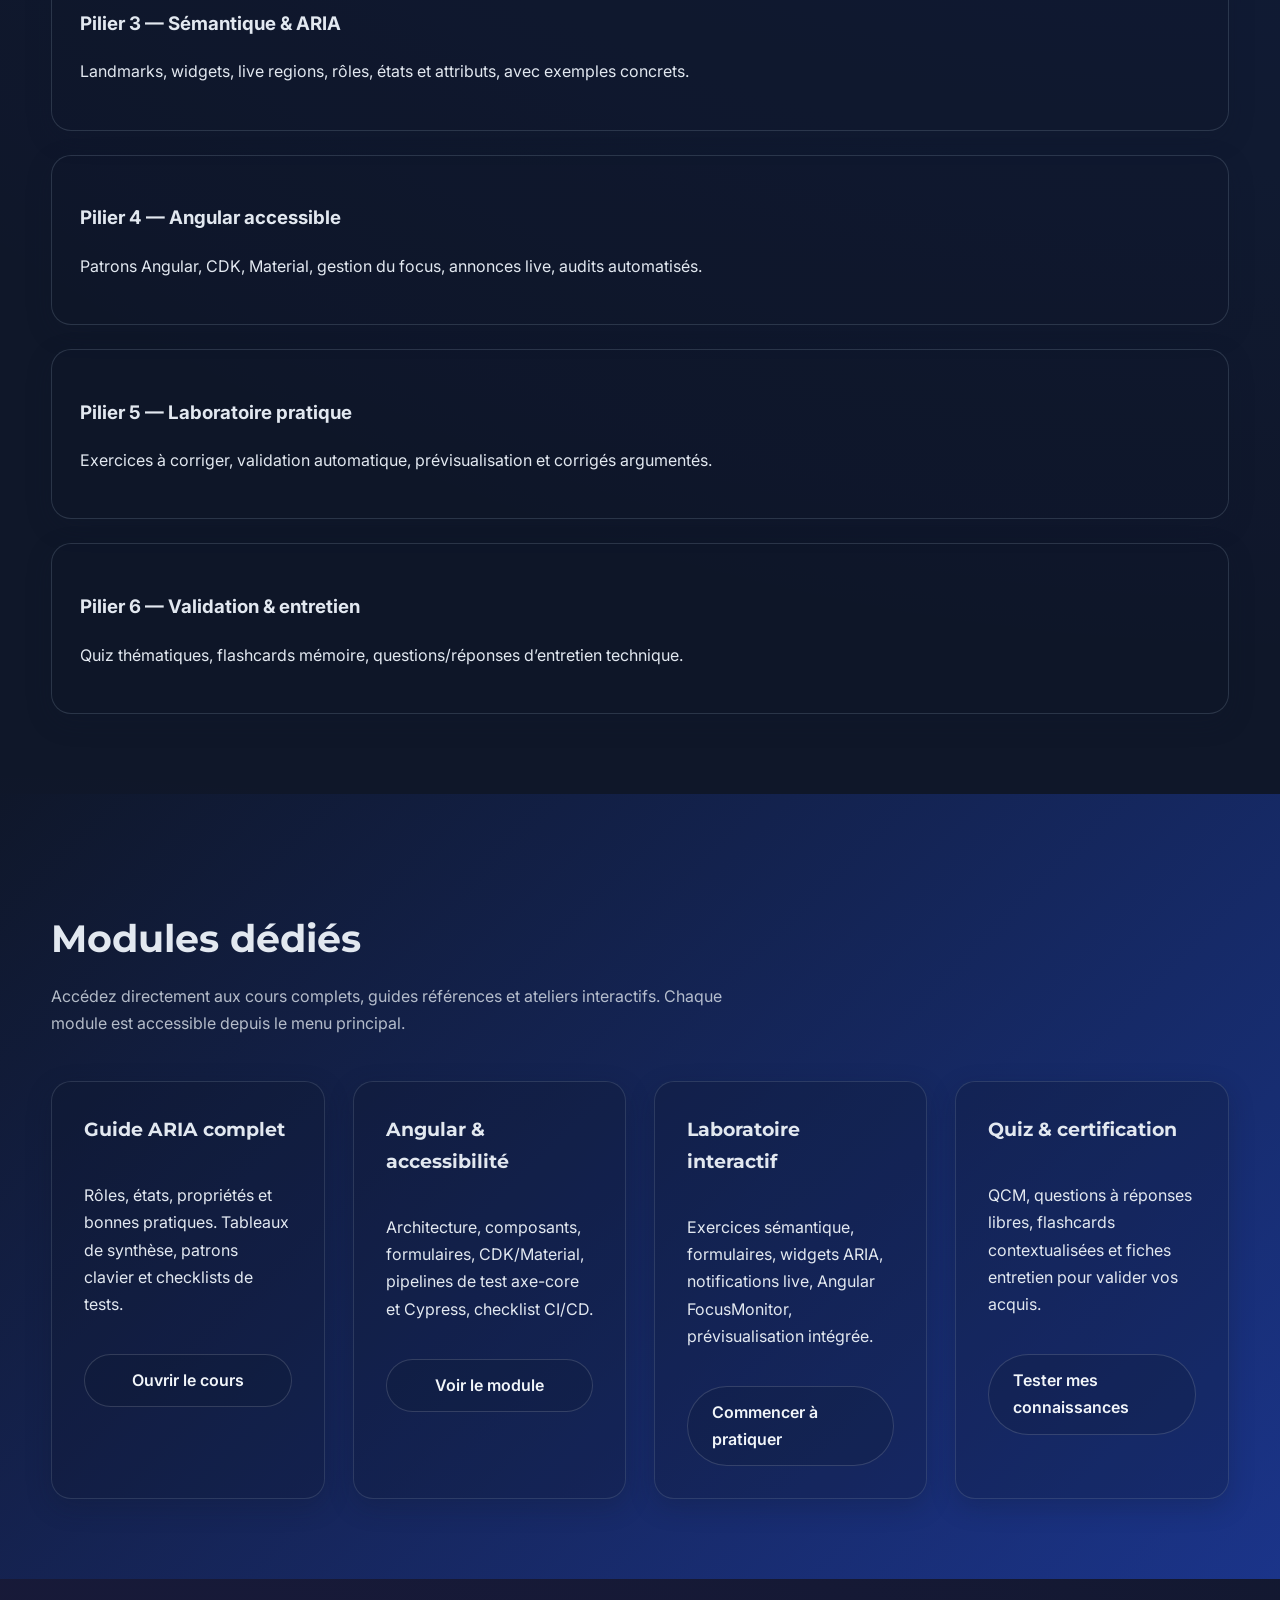
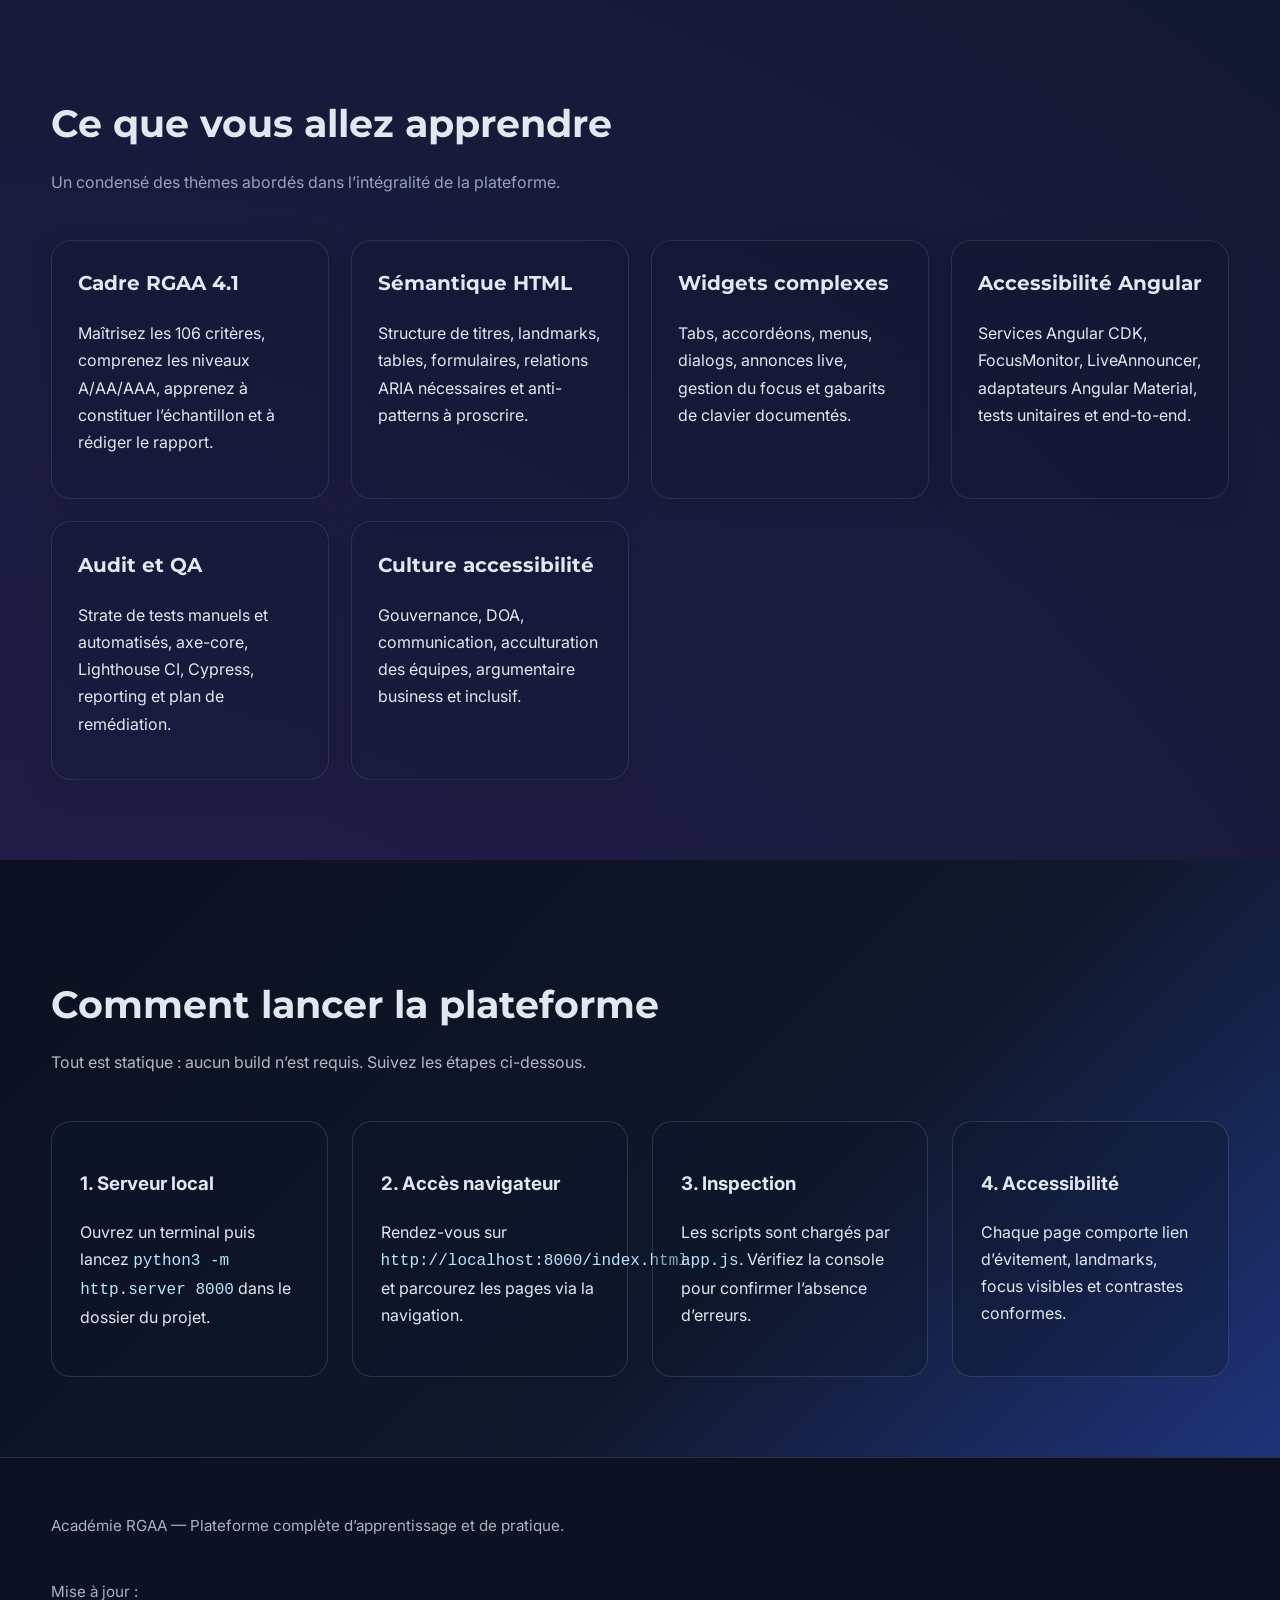
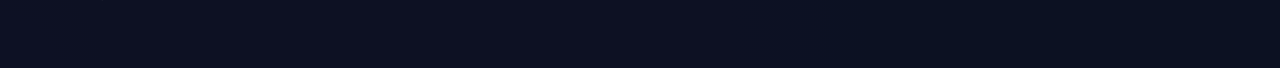
==== commit 090f075e: "Refactor: Remove unused Angular & ARIA pages Co-authored-by: mlaanaiya <mlaanaiya@gmail.com>" ====
--- a/index.html
+++ b/index.html
@@ -3,157 +3,104 @@
   <head>
     <meta charset="UTF-8" />
     <meta name="viewport" content="width=device-width, initial-scale=1.0" />
-    <title>Acad?mie RGAA ? Parcours complet</title>
+    <title>Acad&eacute;mie RGAA &mdash; Parcours complet</title>
     <link rel="stylesheet" href="styles.css" />
   </head>
   <body>
     <a class="skip-link" href="#contenu">Aller au contenu principal</a>
     <header class="hero" role="banner">
       <div class="hero__overlay" aria-hidden="true"></div>
-      <div class="container hero__content">
-        <p class="hero__badge">Plateforme compl?te accessibilit? RGAA</p>
-        <h1>Ma?trisez le RGAA, ARIA et Angular accessible</h1>
+      <div class="container hero__layout">
+        <p class="hero__badge">Plateforme premium de formation RGAA</p>
+        <h1 class="hero__title">Formez-vous au RGAA, ma&icirc;trisez ARIA et concevez Angular accessible</h1>
         <p class="hero__lead">
-          Un programme exhaustif m?lant cours d?taill?s, fiches ARIA, int?gration Angular, exercices interactifs et quiz de validation. Tout est con?u pour l?apprentissage, la pratique et la certification RGAA.
+          Un parcours structur&eacute;, interactif et accessible pour devenir expert RGAA&nbsp;: cours exhaustifs, fiches ARIA, atelier Angular, laboratoire de correction et quiz de certification.
         </p>
         <div class="hero__actions">
-          <a class="btn btn--primary" href="#parcours">D?couvrir le parcours</a>
-          <a class="btn btn--ghost" href="guide-aria.html">Acc?der au guide ARIA</a>
+          <a class="btn btn--primary" href="#parcours">Explorer le parcours</a>
+          <a class="btn btn--ghost" href="cours-aria.html">Guide ARIA</a>
         </div>
-        <nav aria-label="Navigation principale" class="hero__nav">
-          <ul class="hero__nav-list">
-            <li><a href="#parcours">Parcours g?n?ral</a></li>
-            <li><a href="#programme">Programme d?taill?</a></li>
-            <li><a href="#ressources">Multi-supports</a></li>
-            <li><a href="guide-aria.html">Guide ARIA</a></li>
-            <li><a href="angular-accessibilite.html">Angular accessible</a></li>
+        <nav class="hero__nav" aria-label="Navigation principale">
+          <ul>
+            <li><a href="#parcours">Parcours</a></li>
+            <li><a href="#modules">Modules</a></li>
+            <li><a href="#ressources">Ressources</a></li>
+            <li><a href="cours-aria.html">Cours ARIA</a></li>
+            <li><a href="cours-angular.html">Angular accessibilit&eacute;</a></li>
             <li><a href="laboratoire.html">Laboratoire</a></li>
             <li><a href="quiz.html">Quiz &amp; certification</a></li>
-            <li><a href="#aide">Guide de lancement</a></li>
+            <li><a href="#support">Support &amp; lancement</a></li>
           </ul>
         </nav>
       </div>
     </header>
 
     <main id="contenu">
-      <section id="parcours" class="section">
+      <section id="parcours" class="section section--light">
         <div class="container">
           <header class="section__header">
-            <h2>Parcours p?dagogique complet</h2>
+            <h2>Un parcours progressif en six piliers</h2>
             <p>
-              Nous avons structur? la formation en six paliers successifs couvrant l?int?gralit? des exigences RGAA&nbsp;: culture, m?thodologie, ARIA, int?gration Angular, tests et audit. Chaque palier contient des renvois vers les pages d?di?es de la plateforme.
+              Chaque pilier d&eacute;veloppe des comp&eacute;tences concr&egrave;tes&nbsp;: du cadre l&eacute;gal &agrave; la livraison d&rsquo;interfaces Angular accessibles, en passant par les pratiques ARIA et la pr&eacute;paration &agrave; l&rsquo;entretien.
             </p>
           </header>
-          <div class="timeline" role="list">
-            <article class="timeline__item" role="listitem">
-              <h3>1. Culture &amp; cadre l?gal</h3>
-              <ul>
-                <li>Obligations fran?aises et europ?ennes, loi 2005, d?cret 2019.</li>
-                <li>Vue d?ensemble WCAG 2.1, EN 301 549, mapping RGAA 4.1.</li>
-                <li>Principes POUR (Perceptible, Utilisable, Compr?hensible, Robuste).</li>
-                <li>Gouvernance accessibilit? (DOA, sch?ma pluriannuel, suivi).</li>
-              </ul>
-            </article>
-            <article class="timeline__item" role="listitem">
-              <h3>2. M?thodologie &amp; audit</h3>
-              <ul>
-                <li>Organisation des 13 th?mes RGAA et crit?res associ?s.</li>
-                <li>Plan d?audit, ?chantillonnage, collecte de preuves et reporting.</li>
-                <li>Priorisation des non-conformit?s et pilotage de plan d?action.</li>
-                <li>Acc?s rapide : <a href="guide-aria.html#tests">M?thodes de test ARIA</a>.</li>
-              </ul>
-            </article>
-            <article class="timeline__item" role="listitem">
-              <h3>3. S?mantique &amp; ARIA</h3>
-              <ul>
-                <li>Landmarks, structure documentaire, widgets, live regions.</li>
-                <li>Patrons clavier et bonnes pratiques anti-pattern.</li>
-                <li>Cas d?usage d?taill?s dans <a href="guide-aria.html">Guide ARIA complet</a>.</li>
-              </ul>
-            </article>
-            <article class="timeline__item" role="listitem">
-              <h3>4. Int?gration Angular accessible</h3>
-              <ul>
-                <li>Architecture, standalone components, routage, ?tats.</li>
-                <li>Formulaires r?actifs, feedback vocal, Angular Material &amp; CDK.</li>
-                <li>Pipeline de tests automatis?s (axe-core, Cypress, Lighthouse).</li>
-                <li>Voir <a href="angular-accessibilite.html">cours Angular complet</a>.</li>
-              </ul>
-            </article>
-            <article class="timeline__item" role="listitem">
-              <h3>5. Laboratoire &amp; entra?nement</h3>
-              <ul>
-                <li>Exercices pas ? pas (s?mantique, formulaires, menus, ARIA).</li>
-                <li>Validation automatique et pr?visualisation accessible.</li>
-                <li>R?vision assist?e : <a href="laboratoire.html">laboratoire interactif</a>.</li>
-              </ul>
-            </article>
-            <article class="timeline__item" role="listitem">
-              <h3>6. ?valuation &amp; certification</h3>
-              <ul>
-                <li>Quiz th?matiques (contrastes, ARIA, formulaires, Angular).</li>
-                <li>Pr?paration ? l?entretien technique RGAA.</li>
-                <li>Acc?s direct : <a href="quiz.html">Quiz &amp; validation</a>.</li>
-              </ul>
-            </article>
-          </div>
+          <ol class="pillars" role="list">
+            <li class="pillars__item">
+              <h3>Pilier&nbsp;1 &mdash; Culture &amp; obligations</h3>
+              <p>Cadre r&eacute;glementaire fran&ccedil;ais et europ&eacute;en, mapping WCAG/RGAA, gouvernance accessibilit&eacute;.</p>
+            </li>
+            <li class="pillars__item">
+              <h3>Pilier&nbsp;2 &mdash; M&eacute;thodologie RGAA</h3>
+              <p>Lecture des 13 th&egrave;mes, plan d&rsquo;audit, gestion des preuves et plan d&rsquo;action.</p>
+            </li>
+            <li class="pillars__item">
+              <h3>Pilier&nbsp;3 &mdash; S&eacute;mantique &amp; ARIA</h3>
+              <p>Landmarks, widgets, live regions, r&ocirc;les, &eacute;tats et attributs, avec exemples concrets.</p>
+            </li>
+            <li class="pillars__item">
+              <h3>Pilier&nbsp;4 &mdash; Angular accessible</h3>
+              <p>Patrons Angular, CDK, Material, gestion du focus, annonces live, audits automatis&eacute;s.</p>
+            </li>
+            <li class="pillars__item">
+              <h3>Pilier&nbsp;5 &mdash; Laboratoire pratique</h3>
+              <p>Exercices &agrave; corriger, validation automatique, pr&eacute;visualisation et corrig&eacute;s argument&eacute;s.</p>
+            </li>
+            <li class="pillars__item">
+              <h3>Pilier&nbsp;6 &mdash; Validation &amp; entretien</h3>
+              <p>Quiz th&eacute;matiques, flashcards m&eacute;moire, questions/r&eacute;ponses d&rsquo;entretien technique.</p>
+            </li>
+          </ol>
         </div>
       </section>
 
-      <section id="programme" class="section section--accent">
+      <section id="modules" class="section section--accent">
         <div class="container">
-          <header class="section__header">
-            <h2>Programme d?taill?</h2>
+          <header class="section__header section__header--on-dark">
+            <h2>Modules d&eacute;di&eacute;s</h2>
             <p>
-              Chaque module dispose de sa page d?di?e. Cliquez sur les liens pour consulter les cours et fiches compl?tes.
+              Acc&eacute;dez directement aux cours complets, guides r&eacute;f&eacute;rences et ateliers interactifs. Chaque module est accessible depuis le menu principal.
             </p>
           </header>
-          <div class="module-grid">
-            <article class="module-card">
-              <h3>Module 1 &mdash; fondamentaux RGAA</h3>
-              <p>
-                Comprendre les obligations l?gales, les responsabilit?s internes et la d?marche qualit? accessibilit?.
-              </p>
-              <ul>
-                <li>Comparatif WCAG / RGAA.</li>
-                <li>Mise en place DOA &amp; sch?ma pluriannuel.</li>
-                <li>Crit?res de succ?s, impact utilisateurs.</li>
-              </ul>
+          <div class="cards" role="list">
+            <article class="card" role="listitem">
+              <h3>Guide ARIA complet</h3>
+              <p>R&ocirc;les, &eacute;tats, propri&eacute;t&eacute;s et bonnes pratiques. Tableaux de synth&egrave;se, patrons clavier et checklists de tests.</p>
+              <a class="btn btn--surface" href="cours-aria.html">Ouvrir le cours</a>
             </article>
-            <article class="module-card">
-              <h3>Module 2 &mdash; Guide ARIA</h3>
-              <p>
-                Tous les r?les, ?tats et propri?t?s ARIA expliqu?s avec exemples, anti-patterns et tests. Un guide de r?f?rence indispensable.</p>
-              <a class="btn btn--primary" href="guide-aria.html">Consulter le guide ARIA</a>
+            <article class="card" role="listitem">
+              <h3>Angular &amp; accessibilit&eacute;</h3>
+              <p>Architecture, composants, formulaires, CDK/Material, pipelines de test axe-core et Cypress, checklist CI/CD.</p>
+              <a class="btn btn--surface" href="cours-angular.html">Voir le module</a>
             </article>
-            <article class="module-card">
-              <h3>Module 3 &mdash; Angular accessible</h3>
-              <p>
-                Architecture, templates, CDK, Material, pipeline de tests et checklists. Int?grez l?accessibilit? dans votre workflow Angular.
-              </p>
-              <a class="btn btn--primary" href="angular-accessibilite.html">Cours Angular complet</a>
+            <article class="card" role="listitem">
+              <h3>Laboratoire interactif</h3>
+              <p>Exercices s&eacute;mantique, formulaires, widgets ARIA, notifications live, Angular FocusMonitor, pr&eacute;visualisation int&eacute;gr&eacute;e.</p>
+              <a class="btn btn--surface" href="laboratoire.html">Commencer &agrave; pratiquer</a>
             </article>
-            <article class="module-card">
-              <h3>Module 4 &mdash; Laboratoire</h3>
-              <p>
-                Exercices interactifs avec validation automatique : s?mantique HTML, formulaires, tableaux, ARIA avanc?, int?gration Angular.
-              </p>
-              <a class="btn btn--primary" href="laboratoire.html">Acc?der aux exercices</a>
-            </article>
-            <article class="module-card">
-              <h3>Module 5 &mdash; Quiz &amp; certification</h3>
-              <p>
-                ?valuez vos acquis : contrainte contraste, ARIA, navigation clavier, formulaires, Angular accessible. Pr?parez vos entretiens techniques.</p>
-              <a class="btn btn--primary" href="quiz.html">Lancer les quiz</a>
-            </article>
-            <article class="module-card">
-              <h3>Module 6 &mdash; Audit &amp; gouvernance</h3>
-              <p>
-                Fiches pratiques audit RGAA, exemples de plans d?action, grilles de scoring, mod?les de rapport et pr?parations entretien.</p>
-              <ul>
-                <li>Checklists audit, DOA, d?claration accessibilit?.</li>
-                <li>Pr?paration entretien technique RGAA.</li>
-              </ul>
+            <article class="card" role="listitem">
+              <h3>Quiz &amp; certification</h3>
+              <p>QCM, questions &agrave; r&eacute;ponses libres, flashcards contextualis&eacute;es et fiches entretien pour valider vos acquis.</p>
+              <a class="btn btn--surface" href="quiz.html">Tester mes connaissances</a>
             </article>
           </div>
         </div>
@@ -162,67 +109,67 @@
       <section id="ressources" class="section">
         <div class="container">
           <header class="section__header">
-            <h2>Multi-supports pour apprendre et pratiquer</h2>
-            <p>
-              Retrouvez ici les diff?rentes pages de formation, accompagn?es d?un descriptif rapide.
-            </p>
+            <h2>Ce que vous allez apprendre</h2>
+            <p>Un condens&eacute; des th&egrave;mes abord&eacute;s dans l&rsquo;int&eacute;gralit&eacute; de la plateforme.</p>
           </header>
-          <div class="resource-grid">
-            <article class="resource-card">
-              <h3>Guide ARIA complet</h3>
-              <p>R?les, ?tats, propri?t?s, tableaux synth?se, anti-patterns et outils de test.</p>
-              <a href="guide-aria.html">Ouvrir le guide &nearr;</a>
+          <div class="feature-grid">
+            <article class="feature">
+              <h3>Cadre RGAA 4.1</h3>
+              <p>
+                Ma&icirc;trisez les 106 crit&egrave;res, comprenez les niveaux A/AA/AAA, apprenez &agrave; constituer l&rsquo;&eacute;chantillon et &agrave; r&eacute;diger le rapport.
+              </p>
             </article>
-            <article class="resource-card">
-              <h3>Angular &amp; accessibilit?</h3>
-              <p>Architecture, templates accessibles, CDK/Material, pipeline de tests et checklists.</p>
-              <a href="angular-accessibilite.html">Voir le cours &nearr;</a>
+            <article class="feature">
+              <h3>S&eacute;mantique HTML</h3>
+              <p>
+                Structure de titres, landmarks, tables, formulaires, relations ARIA n&eacute;cessaires et anti-patterns &agrave; proscrire.</p>
             </article>
-            <article class="resource-card">
-              <h3>Laboratoire d?exercices</h3>
-              <p>?diteur interactif, validation automatis?e, corrig?s d?taill?s, cas Angular.</p>
-              <a href="laboratoire.html">Entra?nez-vous &nearr;</a>
+            <article class="feature">
+              <h3>Widgets complexes</h3>
+              <p>
+                Tabs, accord&eacute;ons, menus, dialogs, annonces live, gestion du focus et gabarits de clavier document&eacute;s.</p>
             </article>
-            <article class="resource-card">
-              <h3>Quiz &amp; certification</h3>
-              <p>Quiz RGAA, ARIA, navigation clavier, formulaires et Angular accessible, scoring automatique.</p>
-              <a href="quiz.html">Tester mes connaissances &nearr;</a>
+            <article class="feature">
+              <h3>Accessibilit&eacute; Angular</h3>
+              <p>
+                Services Angular CDK, FocusMonitor, LiveAnnouncer, adaptateurs Angular Material, tests unitaires et end-to-end.</p>
+            </article>
+            <article class="feature">
+              <h3>Audit et QA</h3>
+              <p>
+                Strate de tests manuels et automatis&eacute;s, axe-core, Lighthouse CI, Cypress, reporting et plan de rem&eacute;diation.</p>
+            </article>
+            <article class="feature">
+              <h3>Culture accessibilit&eacute;</h3>
+              <p>
+                Gouvernance, DOA, communication, acculturation des &eacute;quipes, argumentaire business et inclusif.</p>
             </article>
           </div>
         </div>
       </section>
 
-      <section id="aide" class="section section--accent">
+      <section id="support" class="section section--deep">
         <div class="container">
-          <header class="section__header">
+          <header class="section__header section__header--on-dark">
             <h2>Comment lancer la plateforme</h2>
-            <p>Toutes les pages sont statiques : aucun build n?est requis.</p>
+            <p>Tout est statique&nbsp;: aucun build n&rsquo;est requis. Suivez les &eacute;tapes ci-dessous.</p>
           </header>
-          <div class="module-grid">
-            <article class="module-card">
-              <h3>Lancement rapide</h3>
-              <ul>
-                <li>Ouvrez <code>index.html</code> dans votre navigateur.</li>
-                <li>Pour ?viter les restrictions <code>file://</code>, lancez un serveur local : <code>python3 -m http.server</code>.</li>
-                <li>Visitez <code>http://localhost:8000</code> (ou le port affich?).</li>
-              </ul>
+          <div class="support-grid">
+            <article class="support">
+              <h3>1. Serveur local</h3>
+              <p>Ouvrez un terminal puis lancez <code>python3 -m http.server 8000</code> dans le dossier du projet.</p>
             </article>
-            <article class="module-card">
-              <h3>Structure des pages</h3>
-              <ul>
-                <li><strong>guide-aria.html</strong> : cours complet ARIA.</li>
-                <li><strong>angular-accessibilite.html</strong> : int?gration Angular.</li>
-                <li><strong>laboratoire.html</strong> : exercices interactifs.</li>
-                <li><strong>quiz.html</strong> : quiz de validation.</li>
-              </ul>
+            <article class="support">
+              <h3>2. Acc&egrave;s navigateur</h3>
+              <p>Rendez-vous sur <code>http://localhost:8000/index.html</code> et parcourez les pages via la navigation.</p>
             </article>
-            <article class="module-card">
-              <h3>Accessibilit? de la plateforme</h3>
-              <ul>
-                <li>Lien d??vitement, navigation clavier, focus visible.</li>
-                <li>Landmarks ARIA, titres structur?s.</li>
-                <li>Contrastes ?lev?s, textes explicites, tables l?gend?es.</li>
-              </ul>
+            <article class="support">
+              <h3>3. Inspection</h3>
+              <p>Les scripts sont charg&eacute;s par <code>app.js</code>. V&eacute;rifiez la console pour confirmer l&rsquo;absence d&rsquo;erreurs.</p>
+            </article>
+            <article class="support">
+              <h3>4. Accessibilit&eacute;</h3>
+              <p>Chaque page comporte lien d&rsquo;&eacute;vitement, landmarks, focus visibles et contrastes conformes.</p>
             </article>
           </div>
         </div>
@@ -231,8 +178,8 @@
 
     <footer class="footer" role="contentinfo">
       <div class="container footer__content">
-        <p>Acad?mie RGAA &mdash; Plateforme p?dagogique compl?te.</p>
-        <p>Derni&egrave;re mise &agrave; jour : <span id="last-update"></span></p>
+        <p>Acad&eacute;mie RGAA &mdash; Plateforme compl&egrave;te d&rsquo;apprentissage et de pratique.</p>
+        <p>Mise &agrave; jour : <span id="last-update"></span></p>
       </div>
     </footer>
 
--- a/styles.css
+++ b/styles.css
@@ -1,27 +1,27 @@
 @import url("https://fonts.googleapis.com/css2?family=Inter:wght@400;500;600;700&family=Montserrat:wght@600;700&display=swap");
 
 :root {
-  --font-body: "Inter", "Segoe UI", system-ui, sans-serif;
-  --font-heading: "Montserrat", "Segoe UI", system-ui, sans-serif;
-  --color-bg: #f5f7fb;
-  --color-surface: #ffffff;
-  --color-text: #0f172a;
-  --color-muted: #475569;
-  --color-primary: #2563eb;
-  --color-primary-dark: #1d4ed8;
-  --color-primary-light: #60a5fa;
-  --color-accent: #10b981;
-  --color-accent-dark: #059669;
-  --color-hero-from: #111827;
-  --color-hero-to: #1f2937;
-  --color-accent-bg: #eef2ff;
-  --color-deep-from: #111827;
-  --color-deep-to: #1e3a8a;
-  --shadow-sm: 0 8px 24px rgba(15, 23, 42, 0.08);
-  --shadow: 0 20px 45px rgba(15, 23, 42, 0.12);
-  --radius-lg: 24px;
-  --radius-md: 18px;
+  --font-base: "Inter", system-ui, -apple-system, Segoe UI, sans-serif;
+  --font-heading: "Montserrat", "Inter", sans-serif;
+  --color-bg: #0f172a;
+  --color-surface: #111c36;
+  --color-panel: #1e293b;
+  --color-hero-from: #2563eb;
+  --color-hero-to: #7c3aed;
+  --color-primary: #f97316;
+  --color-primary-dark: #ea580c;
+  --color-text: #e2e8f0;
+  --color-muted: #94a3b8;
+  --color-border: rgba(148, 163, 184, 0.3);
+  --color-highlight: rgba(59, 130, 246, 0.1);
+  --shadow-lg: 0 25px 80px rgba(15, 23, 42, 0.45);
+  --shadow-md: 0 14px 40px rgba(15, 23, 42, 0.35);
+  --shadow-sm: 0 8px 24px rgba(15, 23, 42, 0.25);
+  --radius-lg: 32px;
+  --radius-md: 20px;
   --radius-sm: 12px;
+  --radius-pill: 999px;
+  --max-width: 1200px;
 }
 
 * {
@@ -29,41 +29,41 @@
 }
 
 html {
+  font-size: 16px;
   scroll-behavior: smooth;
 }
 
 body {
   margin: 0;
-  font-family: var(--font-body);
+  font-family: var(--font-base);
   color: var(--color-text);
-  background-color: var(--color-bg);
-  line-height: 1.6;
-}
-
-main {
-  display: block;
+  background: radial-gradient(circle at top right, rgba(37, 99, 235, 0.24), transparent 45%),
+    radial-gradient(circle at bottom left, rgba(124, 58, 237, 0.22), transparent 50%),
+    var(--color-bg);
+  line-height: 1.7;
 }
 
 a {
-  color: var(--color-primary);
-  text-decoration: none;
+  color: inherit;
 }
 
 a:hover,
 a:focus-visible {
-  color: var(--color-primary-dark);
-  text-decoration: underline;
+  color: #f8fafc;
 }
 
 .skip-link {
   position: absolute;
-  top: -40px;
-  left: 16px;
+  top: -100px;
+  left: 50%;
+  transform: translateX(-50%);
+  padding: 0.75rem 1.5rem;
   background: var(--color-primary);
-  color: #fff;
-  padding: 0.6rem 1rem;
-  border-radius: 999px;
+  color: #0f172a;
+  border-radius: var(--radius-pill);
+  font-weight: 600;
   z-index: 1000;
+  transition: top 0.2s ease;
 }
 
 .skip-link:focus {
@@ -71,131 +71,102 @@
 }
 
 .container {
-  width: min(1180px, 92vw);
+  width: min(92%, var(--max-width));
   margin: 0 auto;
-}
-
-.section {
-  padding: clamp(4rem, 6vw, 5.5rem) 0;
-}
-
-.section--accent {
-  background: radial-gradient(circle at top left, rgba(37, 99, 235, 0.12), transparent 55%),
-    linear-gradient(135deg, #f3f4ff 0%, #eef2ff 100%);
-}
-
-.section--deep {
-  background: radial-gradient(circle at top right, rgba(59, 130, 246, 0.35), transparent 60%),
-    linear-gradient(135deg, var(--color-deep-from) 0%, var(--color-deep-to) 100%);
-  color: #f8fafc;
-}
-
-.section__header {
-  max-width: 760px;
-  margin-bottom: 2.75rem;
-}
-
-.section__header h2 {
-  font-family: var(--font-heading);
-  font-size: clamp(2rem, 3.4vw, 2.75rem);
-  margin: 0 0 0.75rem;
-}
-
-.section__header p {
-  margin: 0;
-  color: var(--color-muted);
-}
-
-.section--deep .section__header p,
-.section__header--on-dark p {
-  color: rgba(226, 232, 240, 0.9);
 }
 
 .hero {
   position: relative;
   overflow: hidden;
-  background: linear-gradient(135deg, var(--color-hero-from) 0%, var(--color-hero-to) 100%);
-  color: #f8fafc;
-  padding: clamp(5rem, 8vw, 7rem) 0 clamp(4rem, 6vw, 5rem);
+  padding: clamp(5rem, 10vw, 7rem) 0 clamp(4rem, 8vw, 5rem);
 }
 
 .hero__overlay {
   position: absolute;
   inset: 0;
-  background: radial-gradient(circle at 10% 20%, rgba(79, 70, 229, 0.55), transparent 45%),
-    radial-gradient(circle at 80% 10%, rgba(6, 182, 212, 0.35), transparent 40%),
-    radial-gradient(circle at 50% 80%, rgba(16, 185, 129, 0.2), transparent 40%);
+  background: linear-gradient(135deg, rgba(37, 99, 235, 0.85), rgba(124, 58, 237, 0.8));
+  filter: blur(0px);
+  opacity: 0.95;
+  z-index: 0;
+}
+
+.hero::after {
+  content: "";
+  position: absolute;
+  inset: 0;
+  background: radial-gradient(circle at top, rgba(248, 250, 252, 0.12), transparent 55%);
+  mix-blend-mode: screen;
   pointer-events: none;
 }
 
-.hero__content {
+.hero__layout {
   position: relative;
   z-index: 1;
+  display: flex;
+  flex-direction: column;
+  gap: 1.75rem;
+  text-align: left;
 }
 
 .hero__badge {
   display: inline-flex;
   align-items: center;
-  gap: 0.5rem;
-  padding: 0.35rem 0.9rem;
-  border-radius: 999px;
-  background: rgba(15, 118, 110, 0.2);
-  color: #a7f3d0;
-  font-weight: 600;
-  letter-spacing: 0.02em;
+  gap: 0.4rem;
+  padding: 0.35rem 1rem;
+  border-radius: var(--radius-pill);
+  background: rgba(15, 23, 42, 0.22);
+  border: 1px solid rgba(226, 232, 240, 0.35);
+  font-size: 0.85rem;
+  letter-spacing: 0.04em;
   text-transform: uppercase;
 }
 
-.hero h1 {
-  font-family: var(--font-heading);
-  font-size: clamp(2.8rem, 6vw, 3.8rem);
-  margin: 1.2rem 0 1.1rem;
-  max-width: 18ch;
+.hero__title {
+  font-family: var(--font-heading);
+  font-size: clamp(2.4rem, 5vw, 3.6rem);
+  line-height: 1.1;
+  margin: 0;
 }
 
 .hero__lead {
-  font-size: clamp(1.1rem, 2vw, 1.25rem);
-  max-width: 60ch;
-  margin-bottom: 2.2rem;
-  color: rgba(226, 232, 240, 0.88);
+  max-width: 65ch;
+  color: rgba(241, 245, 249, 0.85);
+  font-size: clamp(1.05rem, 2vw, 1.25rem);
 }
 
 .hero__actions {
   display: flex;
+  flex-wrap: wrap;
   gap: 1rem;
+}
+
+.hero__nav ul {
+  list-style: none;
+  padding: 0;
+  margin: 2rem 0 0;
+  display: flex;
   flex-wrap: wrap;
-  margin-bottom: 2.5rem;
-}
-
-.hero__nav {
-  margin-top: 2.5rem;
-}
-
-.hero__nav-list {
-  list-style: none;
-  display: flex;
-  gap: 0.75rem;
-  flex-wrap: wrap;
-  padding: 0;
-  margin: 0;
-}
-
-.hero__nav-list a {
+  gap: 0.65rem;
+}
+
+.hero__nav a {
   display: inline-flex;
   align-items: center;
-  padding: 0.45rem 0.95rem;
-  border-radius: 999px;
-  background: rgba(148, 163, 184, 0.12);
-  color: #e2e8f0;
+  padding: 0.55rem 1.05rem;
+  border-radius: var(--radius-pill);
+  background: rgba(15, 23, 42, 0.22);
+  border: 1px solid rgba(226, 232, 240, 0.35);
+  color: rgba(226, 232, 240, 0.88);
+  text-decoration: none;
   font-weight: 500;
-  border: 1px solid transparent;
-  transition: transform 0.2s ease, border-color 0.2s ease;
-}
-
-.hero__nav-list a:hover,
-.hero__nav-list a:focus-visible {
+  transition: transform 0.2s ease, border-color 0.2s ease, background 0.2s ease;
+}
+
+.hero__nav a:hover,
+.hero__nav a:focus-visible {
   transform: translateY(-2px);
-  border-color: rgba(226, 232, 240, 0.75);
+  border-color: #fff;
+  background: rgba(15, 23, 42, 0.35);
 }
 
 .btn {
@@ -204,373 +175,304 @@
   justify-content: center;
   gap: 0.5rem;
   font-weight: 600;
-  border-radius: 999px;
+  border-radius: var(--radius-pill);
+  text-decoration: none;
   padding: 0.75rem 1.5rem;
-  border: 2px solid transparent;
-  cursor: pointer;
-  transition: transform 0.2s ease, box-shadow 0.2s ease, background-color 0.2s ease;
+  transition: transform 0.2s ease, box-shadow 0.2s ease;
 }
 
 .btn--primary {
-  background: linear-gradient(135deg, var(--color-primary) 0%, var(--color-primary-dark) 100%);
-  color: #fff;
-  box-shadow: 0 12px 24px rgba(37, 99, 235, 0.35);
+  background: var(--color-primary);
+  color: #0f172a;
+  box-shadow: var(--shadow-md);
 }
 
 .btn--primary:hover,
 .btn--primary:focus-visible {
+  background: var(--color-primary-dark);
   transform: translateY(-1px);
-  box-shadow: 0 18px 28px rgba(37, 99, 235, 0.4);
 }
 
 .btn--ghost {
+  border: 1px solid rgba(226, 232, 240, 0.35);
+  color: #f8fafc;
   background: transparent;
-  border-color: rgba(226, 232, 240, 0.4);
-  color: #e2e8f0;
-}
-
+}
+
+.btn--surface {
+  border: 1px solid rgba(226, 232, 240, 0.16);
+  background: rgba(15, 23, 42, 0.18);
+  color: #f1f5f9;
+}
+
+.btn--surface:hover,
+.btn--surface:focus-visible,
 .btn--ghost:hover,
 .btn--ghost:focus-visible {
-  border-color: #fff;
   transform: translateY(-1px);
-}
-
-.timeline {
-  display: grid;
-  gap: 1.8rem;
-  grid-template-columns: repeat(auto-fit, minmax(260px, 1fr));
-}
-
-.timeline__item {
-  background: var(--color-surface);
-  border-radius: var(--radius-md);
-  padding: 1.65rem 1.75rem;
+  border-color: rgba(255, 255, 255, 0.8);
+}
+
+.section {
+  padding: clamp(3.5rem, 8vw, 5rem) 0;
+}
+
+.section--light {
+  background: rgba(15, 23, 42, 0.28);
+}
+
+.section--accent {
+  background: linear-gradient(135deg, rgba(15, 23, 42, 0.85), rgba(30, 64, 175, 0.7));
+}
+
+.section--deep {
+  background: linear-gradient(135deg, #0b1120, #0f172a 60%, rgba(37, 99, 235, 0.35));
+}
+
+.section__header {
+  max-width: 70ch;
+  margin-bottom: clamp(2rem, 4vw, 2.75rem);
+}
+
+.section__header h2 {
+  font-family: var(--font-heading);
+  font-size: clamp(1.9rem, 3.8vw, 2.4rem);
+  margin-bottom: 0.75rem;
+}
+
+.section__header p {
+  color: var(--color-muted);
+  margin: 0;
+}
+
+.section__header--on-dark p {
+  color: rgba(226, 232, 240, 0.78);
+}
+
+.pillars {
+  display: grid;
+  gap: 1.5rem;
+  margin: 0;
+  padding: 0;
+  list-style: none;
+}
+
+.pillars__item {
+  background: rgba(15, 23, 42, 0.25);
+  border: 1px solid rgba(148, 163, 184, 0.22);
+  border-radius: var(--radius-md);
+  padding: 1.75rem;
   box-shadow: var(--shadow-sm);
-  border: 1px solid rgba(15, 23, 42, 0.08);
+}
+
+.cards {
+  display: grid;
+  grid-template-columns: repeat(auto-fit, minmax(220px, 1fr));
+  gap: 1.75rem;
+}
+
+.card {
+  background: rgba(15, 23, 42, 0.25);
+  border: 1px solid rgba(148, 163, 184, 0.2);
+  border-radius: var(--radius-md);
+  padding: 2rem;
+  display: flex;
+  flex-direction: column;
+  gap: 1.25rem;
+  box-shadow: var(--shadow-sm);
+}
+
+.card h3 {
+  margin: 0;
+  font-family: var(--font-heading);
+}
+
+.feature-grid {
+  display: grid;
+  gap: 1.4rem;
+  grid-template-columns: repeat(auto-fit, minmax(240px, 1fr));
+}
+
+.feature {
+  background: rgba(15, 23, 42, 0.25);
+  border: 1px solid rgba(148, 163, 184, 0.18);
+  border-radius: var(--radius-md);
+  padding: 1.6rem;
+  box-shadow: var(--shadow-sm);
+}
+
+.feature h3 {
+  margin-top: 0;
+  font-family: var(--font-heading);
+  font-size: 1.25rem;
+}
+
+.support-grid {
+  display: grid;
+  grid-template-columns: repeat(auto-fit, minmax(220px, 1fr));
+  gap: 1.5rem;
+}
+
+.support {
+  background: rgba(15, 23, 42, 0.32);
+  border: 1px solid rgba(148, 163, 184, 0.22);
+  border-radius: var(--radius-md);
+  padding: 1.75rem;
+}
+
+.footer {
+  padding: 2.5rem 0 3rem;
+  background: rgba(11, 17, 32, 0.92);
+  border-top: 1px solid rgba(148, 163, 184, 0.2);
+}
+
+.footer__content {
+  display: flex;
+  flex-direction: column;
+  gap: 0.6rem;
+  font-size: 0.95rem;
+  color: rgba(226, 232, 240, 0.75);
+}
+
+/* Sub pages */
+
+.sub-hero {
   position: relative;
-}
-
-.timeline__item::before {
+  overflow: hidden;
+  padding: clamp(4rem, 8vw, 5rem) 0 clamp(3rem, 6vw, 4rem);
+  background: linear-gradient(135deg, rgba(37, 99, 235, 0.85), rgba(124, 58, 237, 0.85));
+}
+
+.sub-hero::after {
   content: "";
   position: absolute;
   inset: 0;
-  border-radius: var(--radius-md);
-  border: 1px solid rgba(37, 99, 235, 0.18);
+  background: radial-gradient(circle at center, rgba(248, 250, 252, 0.12), transparent 60%);
   pointer-events: none;
 }
 
-.timeline__item h3 {
-  margin: 0 0 1rem;
+.sub-hero__content {
+  position: relative;
+  z-index: 1;
+  display: flex;
+  flex-direction: column;
+  gap: 1.4rem;
+}
+
+.sub-hero__breadcrumbs {
+  margin: 0;
+  color: rgba(226, 232, 240, 0.78);
+  font-size: 0.95rem;
+}
+
+.sub-hero a {
+  color: rgba(15, 23, 42, 0.92);
+  background: rgba(248, 250, 252, 0.12);
+  padding: 0.2rem 0.55rem;
+  border-radius: var(--radius-pill);
+  text-decoration: none;
+}
+
+.sub-hero h1 {
+  font-family: var(--font-heading);
+  font-size: clamp(2.2rem, 4.5vw, 3rem);
+  margin: 0;
+}
+
+.sub-hero p {
+  color: rgba(226, 232, 240, 0.84);
+  margin: 0;
+  max-width: 75ch;
+}
+
+.sub-nav ul {
+  list-style: none;
+  display: flex;
+  flex-wrap: wrap;
+  gap: 0.75rem;
+  padding: 0;
+  margin: 0;
+}
+
+.sub-nav a {
+  display: inline-flex;
+  align-items: center;
+  padding: 0.45rem 0.9rem;
+  border: 1px solid rgba(226, 232, 240, 0.4);
+  border-radius: var(--radius-pill);
+  text-decoration: none;
+  color: rgba(226, 232, 240, 0.9);
+}
+
+.sub-nav a:hover,
+.sub-nav a:focus-visible {
+  border-color: #fff;
+  color: #fff;
+}
+
+.content-section {
+  padding: clamp(3rem, 6vw, 4rem) 0;
+}
+
+.content-section h2 {
+  font-family: var(--font-heading);
+  font-size: clamp(1.8rem, 3.2vw, 2.2rem);
+  margin-top: 0;
+}
+
+.content-section h3 {
   font-family: var(--font-heading);
   font-size: 1.35rem;
 }
 
-.timeline__item ul {
-  padding-left: 1.15rem;
-  margin: 0;
-  color: var(--color-muted);
-}
-
-.module-grid {
-  display: grid;
-  gap: 1.5rem;
-  grid-template-columns: repeat(auto-fit, minmax(260px, 1fr));
-}
-
-.module-card {
-  background: rgba(255, 255, 255, 0.8);
+.content-section p,
+.content-section li {
+  color: rgba(226, 232, 240, 0.85);
+}
+
+.guide-callout {
+  background: rgba(37, 99, 235, 0.18);
+  border: 1px solid rgba(59, 130, 246, 0.35);
   border-radius: var(--radius-md);
   padding: 1.75rem;
-  box-shadow: var(--shadow-sm);
-  border: 1px solid rgba(255, 255, 255, 0.4);
-  backdrop-filter: blur(8px);
-}
-
-.module-card h3 {
-  margin: 0 0 0.9rem;
-  font-family: var(--font-heading);
-}
-
-.module-card p {
-  margin-bottom: 0.9rem;
-  color: var(--color-muted);
-}
-
-.module-card ul {
-  margin: 0;
-  padding-left: 1.1rem;
-  color: var(--color-muted);
-}
-
-code {
-  font-family: "Fira Code", "SFMono-Regular", Consolas, monospace;
-  background: rgba(37, 99, 235, 0.12);
-  padding: 0.2rem 0.4rem;
-  border-radius: 6px;
-  font-size: 0.95em;
-}
-
-.accordion details {
-  background: var(--color-surface);
-  border-radius: var(--radius-sm);
-  margin-bottom: 1rem;
-  border: 1px solid rgba(15, 23, 42, 0.08);
-  padding: 1.2rem 1.4rem;
-  box-shadow: var(--shadow-sm);
-}
-
-.accordion summary {
-  cursor: pointer;
-  font-weight: 600;
-  font-size: 1.05rem;
-  list-style: none;
-}
-
-.accordion summary::-webkit-details-marker {
-  display: none;
-}
-
-.accordion details[open] {
-  border-color: rgba(37, 99, 235, 0.35);
-}
-
-.accordion details p {
-  color: var(--color-muted);
-}
-
-.pattern-grid {
-  display: grid;
-  gap: 1.5rem;
-  grid-template-columns: repeat(auto-fit, minmax(260px, 1fr));
-}
-
-.pattern-card {
-  background: var(--color-surface);
-  border-radius: var(--radius-md);
-  padding: 1.8rem;
-  box-shadow: var(--shadow-sm);
-  border: 1px solid rgba(37, 99, 235, 0.08);
-}
-
-.pattern-card h3 {
-  margin-top: 0;
-  font-family: var(--font-heading);
-}
-
-.pattern-card dl {
-  margin: 0;
-}
-
-.pattern-card dt {
-  font-weight: 700;
-  margin-top: 1rem;
-  color: var(--color-primary-dark);
-}
-
-.pattern-card dd {
-  margin: 0.35rem 0 0;
-  color: var(--color-muted);
-}
-
-.atelier-grid {
-  display: grid;
-  gap: 1.5rem;
-  grid-template-columns: repeat(auto-fit, minmax(260px, 1fr));
-}
-
-.atelier-grid article {
-  background: var(--color-surface);
-  border-radius: var(--radius-md);
-  padding: 1.7rem;
-  box-shadow: var(--shadow-sm);
-  border: 1px solid rgba(15, 23, 42, 0.08);
-}
-
-.atelier-grid h3 {
-  margin-top: 0;
-  font-family: var(--font-heading);
-}
-
-.atelier-grid ul {
-  margin: 0;
-  padding-left: 1.1rem;
-  color: var(--color-muted);
-}
-
-.audit-card {
-  background: linear-gradient(145deg, rgba(37, 99, 235, 0.08), rgba(16, 185, 129, 0.08));
-  border: 1px solid rgba(37, 99, 235, 0.2);
-}
-
-.audit-card form {
-  display: flex;
-  flex-direction: column;
-  gap: 0.85rem;
-}
-
-.audit-card label {
-  display: flex;
-  align-items: flex-start;
-  gap: 0.6rem;
-  cursor: pointer;
-  color: var(--color-text);
-}
-
-.feedback {
-  min-height: 2rem;
-  margin-top: 0.75rem;
-  font-weight: 600;
-}
-
-.feedback.success {
-  color: var(--color-accent-dark);
-}
-
-.feedback.error {
-  color: #ef4444;
-}
-
-.section--deep .feedback {
-  color: #facc15;
-}
-
-.exercises {
-  display: grid;
-  gap: 2rem;
-}
-
-.exercise-card {
-  background: rgba(15, 23, 42, 0.65);
-  border-radius: var(--radius-lg);
-  padding: 2rem;
-  border: 1px solid rgba(148, 163, 184, 0.25);
-  backdrop-filter: blur(14px);
-  box-shadow: 0 30px 70px rgba(15, 23, 42, 0.35);
-}
-
-.exercise-card h3 {
-  margin: 0 0 0.75rem;
-  font-family: var(--font-heading);
-  color: #e0f2fe;
-}
-
-.exercise-card p,
-.exercise-card details,
-.exercise-card label {
-  color: rgba(226, 232, 240, 0.88);
-}
-
-.exercise-card details summary {
-  cursor: pointer;
-  font-weight: 600;
-  margin-bottom: 0.75rem;
-}
-
-.exercise-editor {
-  display: grid;
-  gap: 1.25rem;
-  grid-template-columns: repeat(auto-fit, minmax(260px, 1fr));
-  margin-top: 1.5rem;
-}
-
-.exercise-card textarea {
-  width: 100%;
-  min-height: 220px;
-  border-radius: var(--radius-sm);
-  border: 1px solid rgba(148, 163, 184, 0.4);
-  background: rgba(15, 23, 42, 0.75);
-  color: #f8fafc;
-  padding: 1rem;
-  font-family: "Fira Code", "SFMono-Regular", Consolas, monospace;
-  font-size: 0.92rem;
-}
-
-.exercise-steps {
-  margin: 1.5rem 0;
-  padding-left: 1.6rem;
-  color: #f1f5f9;
-  counter-reset: steps;
-}
-
-.exercise-steps li {
-  margin-bottom: 1rem;
-}
-
-.exercise-steps li strong {
-  display: block;
-  font-family: var(--font-heading);
-  color: #bae6fd;
-  margin-bottom: 0.3rem;
-}
-
-.exercise-steps li p {
-  margin: 0;
-  color: rgba(226, 232, 240, 0.85);
-  font-size: 0.95rem;
-}
-
-.guide-callout {
-  background: rgba(15, 118, 110, 0.12);
-  border-left: 4px solid var(--color-accent);
-  padding: 1.2rem 1.5rem;
-  border-radius: var(--radius-sm);
-  margin: 1.5rem 0;
-}
-
-.content-section {
-  padding: clamp(3.5rem, 6vw, 4.75rem) 0;
-}
-
-.content-section h2 {
-  font-family: var(--font-heading);
-  font-size: clamp(1.9rem, 3vw, 2.4rem);
-  margin-bottom: 1.2rem;
-}
-
-.content-section h3 {
-  font-family: var(--font-heading);
-  margin-top: 2.2rem;
-  margin-bottom: 0.75rem;
-}
-
-.content-section p {
-  max-width: 75ch;
-  color: var(--color-muted);
-}
-
-.content-section ul,
-.content-section ol {
-  color: var(--color-muted);
-  max-width: 75ch;
+  margin: 2rem 0;
+}
+
+.info-grid {
+  display: grid;
+  gap: 1.75rem;
+  grid-template-columns: repeat(auto-fit, minmax(240px, 1fr));
 }
 
 table {
   width: 100%;
   border-collapse: collapse;
-  background: var(--color-surface);
+  background: rgba(15, 23, 42, 0.45);
+  border-radius: var(--radius-md);
+  overflow: hidden;
+  margin: 2rem 0;
+  border: 1px solid rgba(148, 163, 184, 0.25);
   box-shadow: var(--shadow-sm);
-  border-radius: var(--radius-sm);
-  margin: 1.75rem 0;
-  overflow: hidden;
 }
 
 table caption {
+  padding: 1.1rem 1.4rem;
   font-family: var(--font-heading);
   font-weight: 600;
   text-align: left;
-  padding: 1rem 1.25rem;
-  background: rgba(37, 99, 235, 0.08);
+  background: rgba(37, 99, 235, 0.14);
 }
 
 table th,
 table td {
   padding: 1rem 1.25rem;
-  border-bottom: 1px solid rgba(15, 23, 42, 0.08);
+  border-bottom: 1px solid rgba(148, 163, 184, 0.25);
   vertical-align: top;
+  color: rgba(226, 232, 240, 0.9);
 }
 
 table th {
-  background: rgba(37, 99, 235, 0.08);
+  background: rgba(15, 23, 42, 0.55);
   font-weight: 600;
 }
 
@@ -578,317 +480,257 @@
   border-bottom: none;
 }
 
-.sub-hero {
-  background: linear-gradient(135deg, var(--color-hero-from) 0%, var(--color-hero-to) 100%);
+.resource-grid {
+  display: grid;
+  gap: 1.4rem;
+  grid-template-columns: repeat(auto-fit, minmax(220px, 1fr));
+}
+
+.resource-card {
+  background: rgba(15, 23, 42, 0.28);
+  border: 1px solid rgba(148, 163, 184, 0.2);
+  border-radius: var(--radius-md);
+  padding: 1.65rem;
+  display: flex;
+  flex-direction: column;
+  gap: 0.85rem;
+  box-shadow: var(--shadow-sm);
+}
+
+.resource-card a::after {
+  content: "\2197";
+  margin-left: 0.4rem;
+  font-size: 0.85em;
+}
+
+.exercise {
+  background: rgba(15, 23, 42, 0.32);
+  border: 1px solid rgba(148, 163, 184, 0.22);
+  border-radius: var(--radius-md);
+  padding: 1.75rem;
+  display: grid;
+  gap: 1.5rem;
+  box-shadow: var(--shadow-sm);
+}
+
+.exercise__meta {
+  display: flex;
+  flex-wrap: wrap;
+  gap: 0.5rem;
+  color: rgba(248, 250, 252, 0.75);
+  font-size: 0.95rem;
+}
+
+.exercise textarea {
+  width: 100%;
+  min-height: 220px;
+  background: rgba(15, 23, 42, 0.5);
+  border: 1px solid rgba(148, 163, 184, 0.32);
+  border-radius: var(--radius-sm);
   color: #f8fafc;
-  padding: clamp(3.5rem, 6vw, 4.5rem) 0 clamp(2.5rem, 5vw, 3.5rem);
-  position: relative;
-}
-
-.sub-hero__content {
-  position: relative;
-  z-index: 1;
-}
-
-.sub-hero__breadcrumbs {
-  margin-bottom: 1.2rem;
+  padding: 1rem;
+  font-family: "Fira Code", "SFMono-Regular", Menlo, Monaco, Consolas, "Liberation Mono", "Courier New", monospace;
   font-size: 0.95rem;
-  color: rgba(226, 232, 240, 0.75);
-}
-
-.sub-hero h1 {
-  margin: 0 0 1rem;
-  font-family: var(--font-heading);
-  font-size: clamp(2.2rem, 4.5vw, 3.1rem);
-}
-
-.sub-hero p {
-  margin: 0;
-  max-width: 70ch;
+}
+
+.exercise button {
+  font-family: inherit;
+  font-weight: 600;
+  border-radius: var(--radius-pill);
+  border: none;
+  padding: 0.65rem 1.3rem;
+  cursor: pointer;
+  transition: transform 0.2s ease;
+}
+
+.exercise button:hover,
+.exercise button:focus-visible {
+  transform: translateY(-1px);
+}
+
+.exercise button[data-action="validate"] {
+  background: var(--color-primary);
+  color: #0f172a;
+}
+
+.exercise button[data-action="preview"] {
+  background: rgba(59, 130, 246, 0.25);
+  color: #dbeafe;
+}
+
+.exercise button[data-action="reset"],
+.exercise button[data-action="solution"] {
+  background: rgba(15, 23, 42, 0.5);
   color: rgba(226, 232, 240, 0.85);
-}
-
-.sub-nav {
-  margin-top: 2rem;
-}
-
-.sub-nav ul {
-  list-style: none;
+  border: 1px solid rgba(148, 163, 184, 0.32);
+}
+
+.exercise-list {
+  display: grid;
+  gap: 1.75rem;
+}
+
+.exercise__actions {
   display: flex;
   flex-wrap: wrap;
   gap: 0.75rem;
-  padding: 0;
-  margin: 0;
-}
-
-.sub-nav a {
+}
+
+.exercise__feedback {
+  border-radius: var(--radius-sm);
+  padding: 1rem 1.2rem;
+  background: rgba(59, 130, 246, 0.15);
+  border: 1px solid rgba(59, 130, 246, 0.35);
+  display: none;
+}
+
+.exercise__feedback[data-state="success"] {
+  background: rgba(34, 197, 94, 0.18);
+  border-color: rgba(34, 197, 94, 0.4);
+}
+
+.exercise__preview {
+  border: 1px solid rgba(148, 163, 184, 0.22);
+  border-radius: var(--radius-sm);
+  overflow: hidden;
+  min-height: 240px;
+}
+
+.exercise iframe {
+  width: 100%;
+  height: 280px;
+  border: none;
+  background: #fff;
+}
+
+.exercise-steps {
+  margin: 1.2rem 0;
+  padding-left: 1.5rem;
+  color: rgba(226, 232, 240, 0.85);
+  display: grid;
+  gap: 0.65rem;
+}
+
+.exercise-steps li {
+  list-style: decimal;
+}
+
+.quiz-block {
+  background: rgba(15, 23, 42, 0.32);
+  border: 1px solid rgba(148, 163, 184, 0.22);
+  border-radius: var(--radius-md);
+  padding: 1.75rem;
+  display: grid;
+  gap: 1.25rem;
+}
+
+.quiz-list {
+  display: grid;
+  gap: 1.75rem;
+}
+
+.quiz-block h3 {
+  margin: 0;
+  font-family: var(--font-heading);
+}
+
+.quiz-options {
+  display: grid;
+  gap: 0.75rem;
+}
+
+.quiz-options label {
+  display: flex;
+  align-items: center;
+  gap: 0.75rem;
+  background: rgba(15, 23, 42, 0.45);
+  border: 1px solid rgba(148, 163, 184, 0.25);
+  border-radius: var(--radius-pill);
+  padding: 0.65rem 1rem;
+}
+
+.quiz-feedback {
+  display: none;
+  border-radius: var(--radius-sm);
+  padding: 1rem;
+  border: 1px solid rgba(59, 130, 246, 0.35);
+  background: rgba(59, 130, 246, 0.18);
+}
+
+.quiz-feedback[data-state="success"] {
+  border-color: rgba(34, 197, 94, 0.4);
+  background: rgba(34, 197, 94, 0.18);
+}
+
+.flashcard {
+  background: rgba(15, 23, 42, 0.32);
+  border: 1px solid rgba(148, 163, 184, 0.22);
+  border-radius: var(--radius-md);
+  padding: 1.75rem;
+  box-shadow: var(--shadow-sm);
+  display: grid;
+  gap: 0.9rem;
+}
+
+.flashcards {
+  display: grid;
+  gap: 1.25rem;
+}
+
+.flashcard__label {
+  font-weight: 600;
+  color: rgba(226, 232, 240, 0.85);
+}
+
+.qa-grid {
+  display: grid;
+  gap: 1.5rem;
+}
+
+.qa-item {
+  background: rgba(15, 23, 42, 0.32);
+  border: 1px solid rgba(148, 163, 184, 0.22);
+  border-radius: var(--radius-md);
+  padding: 1.75rem;
+}
+
+.qa-item h3 {
+  margin-top: 0;
+  font-family: var(--font-heading);
+}
+
+.tag {
   display: inline-flex;
   align-items: center;
-  padding: 0.45rem 0.85rem;
-  border-radius: 999px;
-  border: 1px solid rgba(226, 232, 240, 0.35);
-  color: #e2e8f0;
-  text-decoration: none;
-  transition: border-color 0.2s ease;
-}
-
-.sub-nav a:hover,
-.sub-nav a:focus-visible {
-  border-color: #fff;
-  text-decoration: underline;
-}
-
-.resource-grid {
-  display: grid;
-  gap: 1.5rem;
+  padding: 0.2rem 0.65rem;
+  border-radius: var(--radius-pill);
+  background: rgba(59, 130, 246, 0.22);
+  color: #dbeafe;
+  font-size: 0.8rem;
+  font-weight: 600;
+  text-transform: uppercase;
+  letter-spacing: 0.05em;
+}
+
+.two-column {
+  display: grid;
+  gap: 2.25rem;
   grid-template-columns: repeat(auto-fit, minmax(280px, 1fr));
 }
 
-.resource-card {
-  background: var(--color-surface);
-  border-radius: var(--radius-md);
-  border: 1px solid rgba(15, 23, 42, 0.08);
-  box-shadow: var(--shadow-sm);
-  padding: 1.5rem;
-}
-
-.resource-card h3 {
-  margin-top: 0;
-  font-family: var(--font-heading);
-}
-
-.resource-card p {
-  color: var(--color-muted);
-}
-
-.resource-card a {
-  display: inline-flex;
-  align-items: center;
-  gap: 0.45rem;
-  margin-top: 1rem;
-  font-weight: 600;
-}
-
-.exercise-card textarea:focus-visible {
-  outline: 3px solid rgba(96, 165, 250, 0.55);
-  outline-offset: 2px;
-}
-
-.exercise-actions {
-  display: flex;
-  flex-wrap: wrap;
-  gap: 0.75rem;
-  margin-top: 1.25rem;
-}
-
-.btn--secondary {
-  background: transparent;
-  color: #dbeafe;
-  border: 2px solid rgba(148, 163, 184, 0.4);
-}
-
-.btn--secondary:hover,
-.btn--secondary:focus-visible {
-  border-color: rgba(191, 219, 254, 0.9);
-}
-
-.btn--tertiary {
-  background: rgba(148, 163, 184, 0.15);
-  color: #f8fafc;
-  border: 2px solid transparent;
-}
-
-.btn--tertiary:hover,
-.btn--tertiary:focus-visible {
-  background: rgba(148, 163, 184, 0.25);
-}
-
-.exercise-feedback {
-  min-height: 1.75rem;
-  margin-top: 1rem;
-  font-weight: 600;
-}
-
-.exercise-feedback.success {
-  color: #34d399;
-}
-
-.exercise-feedback.error {
-  color: #fb7185;
-}
-
-.solution {
-  margin-top: 1.25rem;
-  padding: 1rem;
+pre {
+  overflow-x: auto;
+  background: rgba(15, 23, 42, 0.55);
+  border: 1px solid rgba(148, 163, 184, 0.28);
   border-radius: var(--radius-sm);
-  background: rgba(148, 163, 184, 0.12);
-  display: none;
-}
-
-.solution pre {
-  margin: 0;
-  font-size: 0.9rem;
-  color: #f8fafc;
-}
-
-.exercise-preview {
-  background: rgba(15, 23, 42, 0.55);
-  border-radius: var(--radius-sm);
-  border: 1px solid rgba(148, 163, 184, 0.4);
-  overflow: hidden;
-  display: flex;
-  flex-direction: column;
-}
-
-.exercise-preview header {
-  padding: 0.75rem 1rem;
-  border-bottom: 1px solid rgba(148, 163, 184, 0.35);
-  font-weight: 600;
+  padding: 1.25rem;
+  font-size: 0.95rem;
+  line-height: 1.6;
+}
+
+code {
+  font-family: "Fira Code", "SFMono-Regular", Menlo, Monaco, Consolas, "Liberation Mono", "Courier New", monospace;
   color: #bae6fd;
-}
-
-.exercise-iframe {
-  border: 0;
-  flex: 1;
-  min-height: 220px;
-  background: #f8fafc;
-}
-
-.quiz {
-  display: grid;
-  gap: 1.5rem;
-  margin-bottom: 2.5rem;
-}
-
-.quiz-card {
-  background: var(--color-surface);
-  border-radius: var(--radius-md);
-  border: 1px solid rgba(15, 23, 42, 0.08);
-  box-shadow: var(--shadow-sm);
-  padding: 1.75rem;
-}
-
-.quiz-card legend {
-  font-weight: 600;
-  font-size: 1.1rem;
-  margin-bottom: 0.85rem;
-}
-
-.quiz-card label {
-  display: flex;
-  gap: 0.6rem;
-  margin: 0.4rem 0;
-  align-items: flex-start;
-  color: var(--color-muted);
-}
-
-.quiz-card input[type="radio"] {
-  margin-top: 0.25rem;
-}
-
-.quiz-feedback {
-  margin-top: 0.9rem;
-  font-weight: 600;
-}
-
-.quiz-feedback.success {
-  color: var(--color-accent-dark);
-}
-
-.quiz-feedback.error {
-  color: #dc2626;
-}
-
-.flashcards {
-  background: var(--color-surface);
-  border-radius: var(--radius-md);
-  border: 1px solid rgba(37, 99, 235, 0.1);
-  box-shadow: var(--shadow-sm);
-  padding: 1.75rem;
-}
-
-.flashcard-item {
-  padding: 1rem 0;
-  border-bottom: 1px solid rgba(148, 163, 184, 0.25);
-}
-
-.flashcard-item:last-child {
-  border-bottom: none;
-}
-
-.flashcard-item h4 {
-  margin: 0 0 0.4rem;
-  font-family: var(--font-heading);
-}
-
-.qa-grid {
-  display: grid;
-  gap: 1.5rem;
-}
-
-.qa-card {
-  background: var(--color-surface);
-  border-radius: var(--radius-md);
-  border: 1px solid rgba(59, 130, 246, 0.14);
-  box-shadow: var(--shadow-sm);
-  padding: 1.9rem;
-}
-
-.qa-card h3 {
-  margin-top: 0;
-  font-family: var(--font-heading);
-  font-size: 1.3rem;
-}
-
-.qa-card p {
-  color: var(--color-muted);
-}
-
-.qa-card ul {
-  margin: 0.5rem 0 0;
-  padding-left: 1.1rem;
-  color: var(--color-muted);
-}
-
-.resource-list {
-  list-style: none;
-  display: grid;
-  gap: 1rem;
-  padding: 0;
-}
-
-.resource-list a {
-  display: inline-flex;
-  align-items: center;
-  gap: 0.5rem;
-  font-weight: 600;
-  padding: 0.75rem 1rem;
-  border-radius: var(--radius-sm);
-  border: 1px solid rgba(15, 23, 42, 0.08);
-  background: var(--color-surface);
-  box-shadow: var(--shadow-sm);
-}
-
-.resource-list a::after {
-  content: "\2197";
-  font-size: 0.85rem;
-}
-
-.footer {
-  background: linear-gradient(135deg, #0f172a 0%, #1e293b 100%);
-  color: #cbd5f5;
-  padding: 2.5rem 0;
-}
-
-.footer__content {
-  display: flex;
-  flex-direction: column;
-  gap: 0.65rem;
-  font-size: 0.95rem;
-}
-
-.footer a {
-  color: #93c5fd;
 }
 
 .visually-hidden {
@@ -903,46 +745,38 @@
   border: 0;
 }
 
-.hidden {
-  display: none !important;
-}
-
-@media (max-width: 900px) {
+.focus-ring {
+  outline: 2px solid rgba(59, 130, 246, 0.75);
+  outline-offset: 2px;
+}
+
+@media (max-width: 768px) {
   .hero__actions {
     flex-direction: column;
     align-items: flex-start;
   }
 
-  .exercise-editor {
-    grid-template-columns: 1fr;
-  }
-}
-
-@media (max-width: 720px) {
-  .hero__nav-list {
+  .hero__nav ul {
     gap: 0.5rem;
   }
 
-  .hero__nav-list a {
-    padding: 0.35rem 0.75rem;
-    font-size: 0.85rem;
+  .hero__nav a {
+    font-size: 0.9rem;
   }
 
-  .timeline__item,
-  .module-card,
-  .pattern-card,
-  .atelier-grid article,
-  .quiz-card,
-  .flashcards,
-  .qa-card {
-    padding: 1.35rem;
+  .pillars__item,
+  .card,
+  .feature,
+  .support {
+    padding: 1.4rem;
   }
 }
 
 @media (prefers-reduced-motion: reduce) {
   * {
-    transition: none !important;
     animation-duration: 0.01ms !important;
     animation-iteration-count: 1 !important;
+    transition-duration: 0.01ms !important;
+    scroll-behavior: auto !important;
   }
 }
